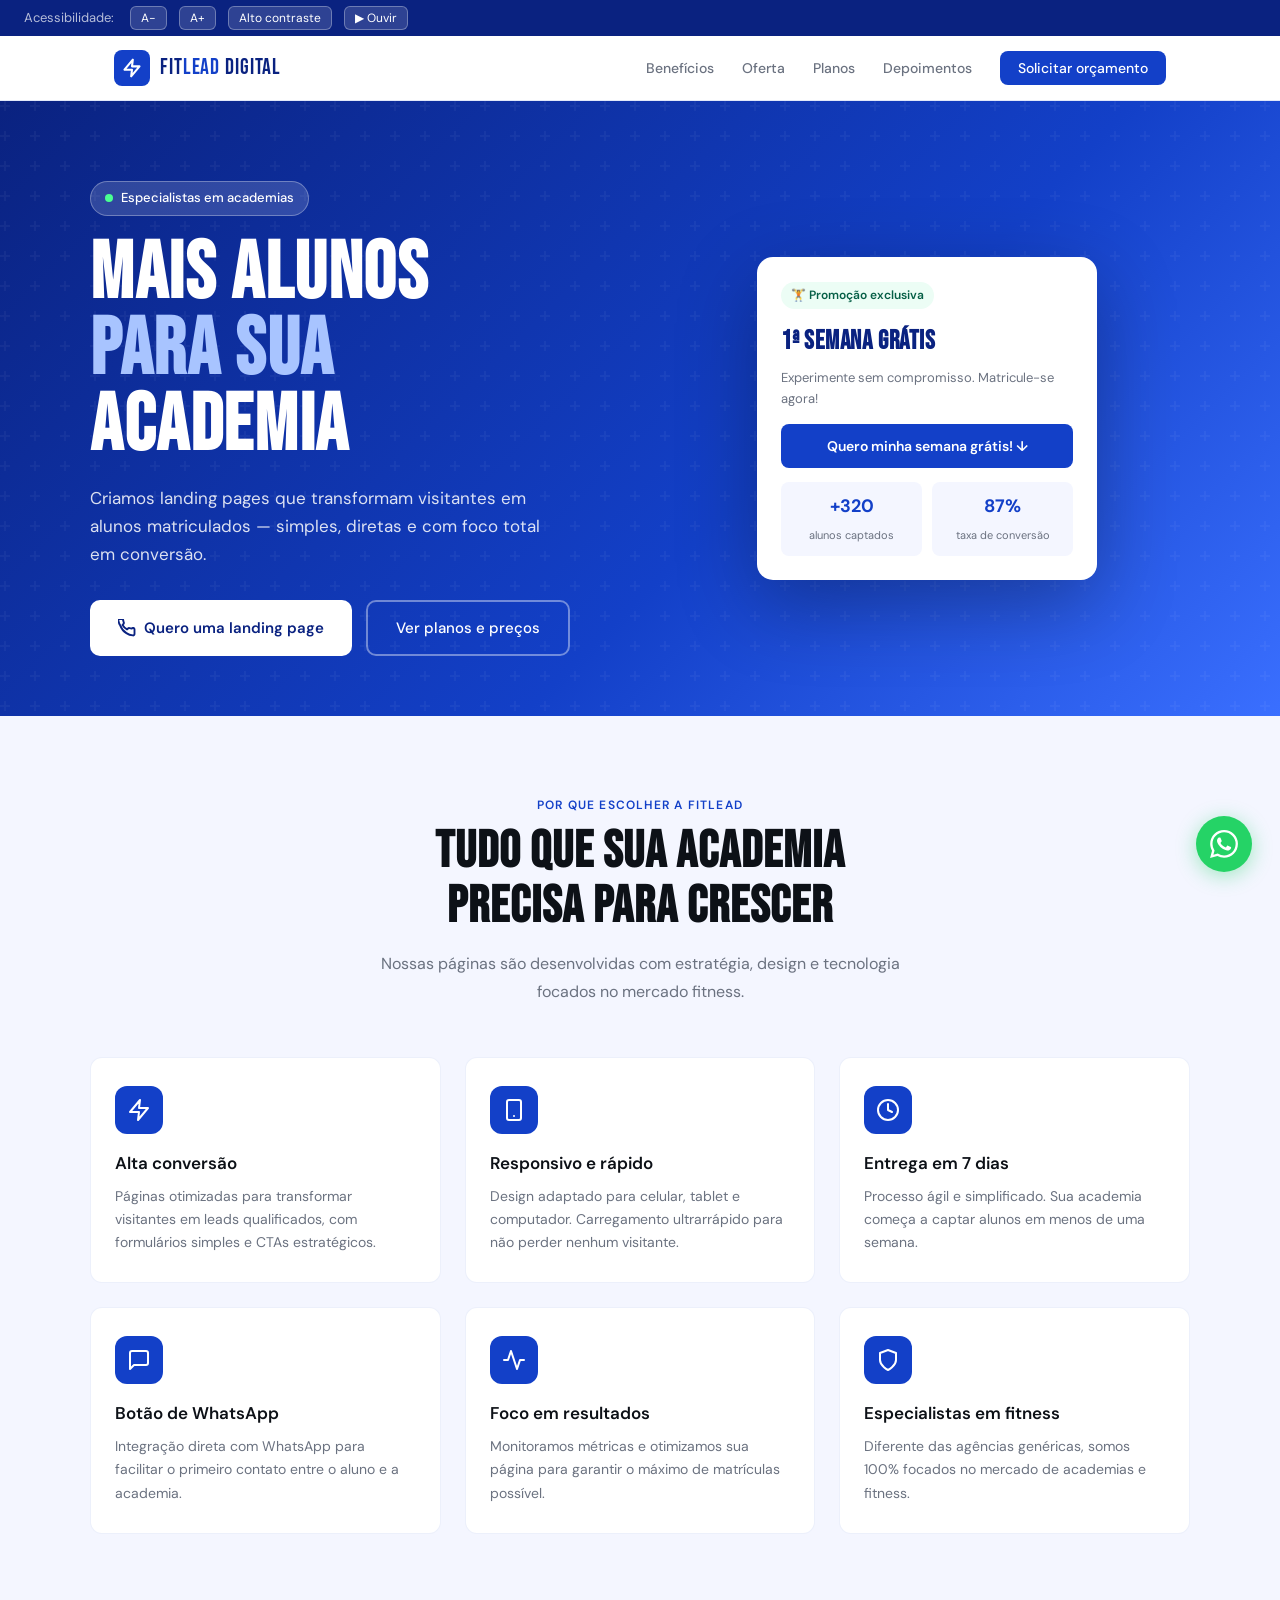
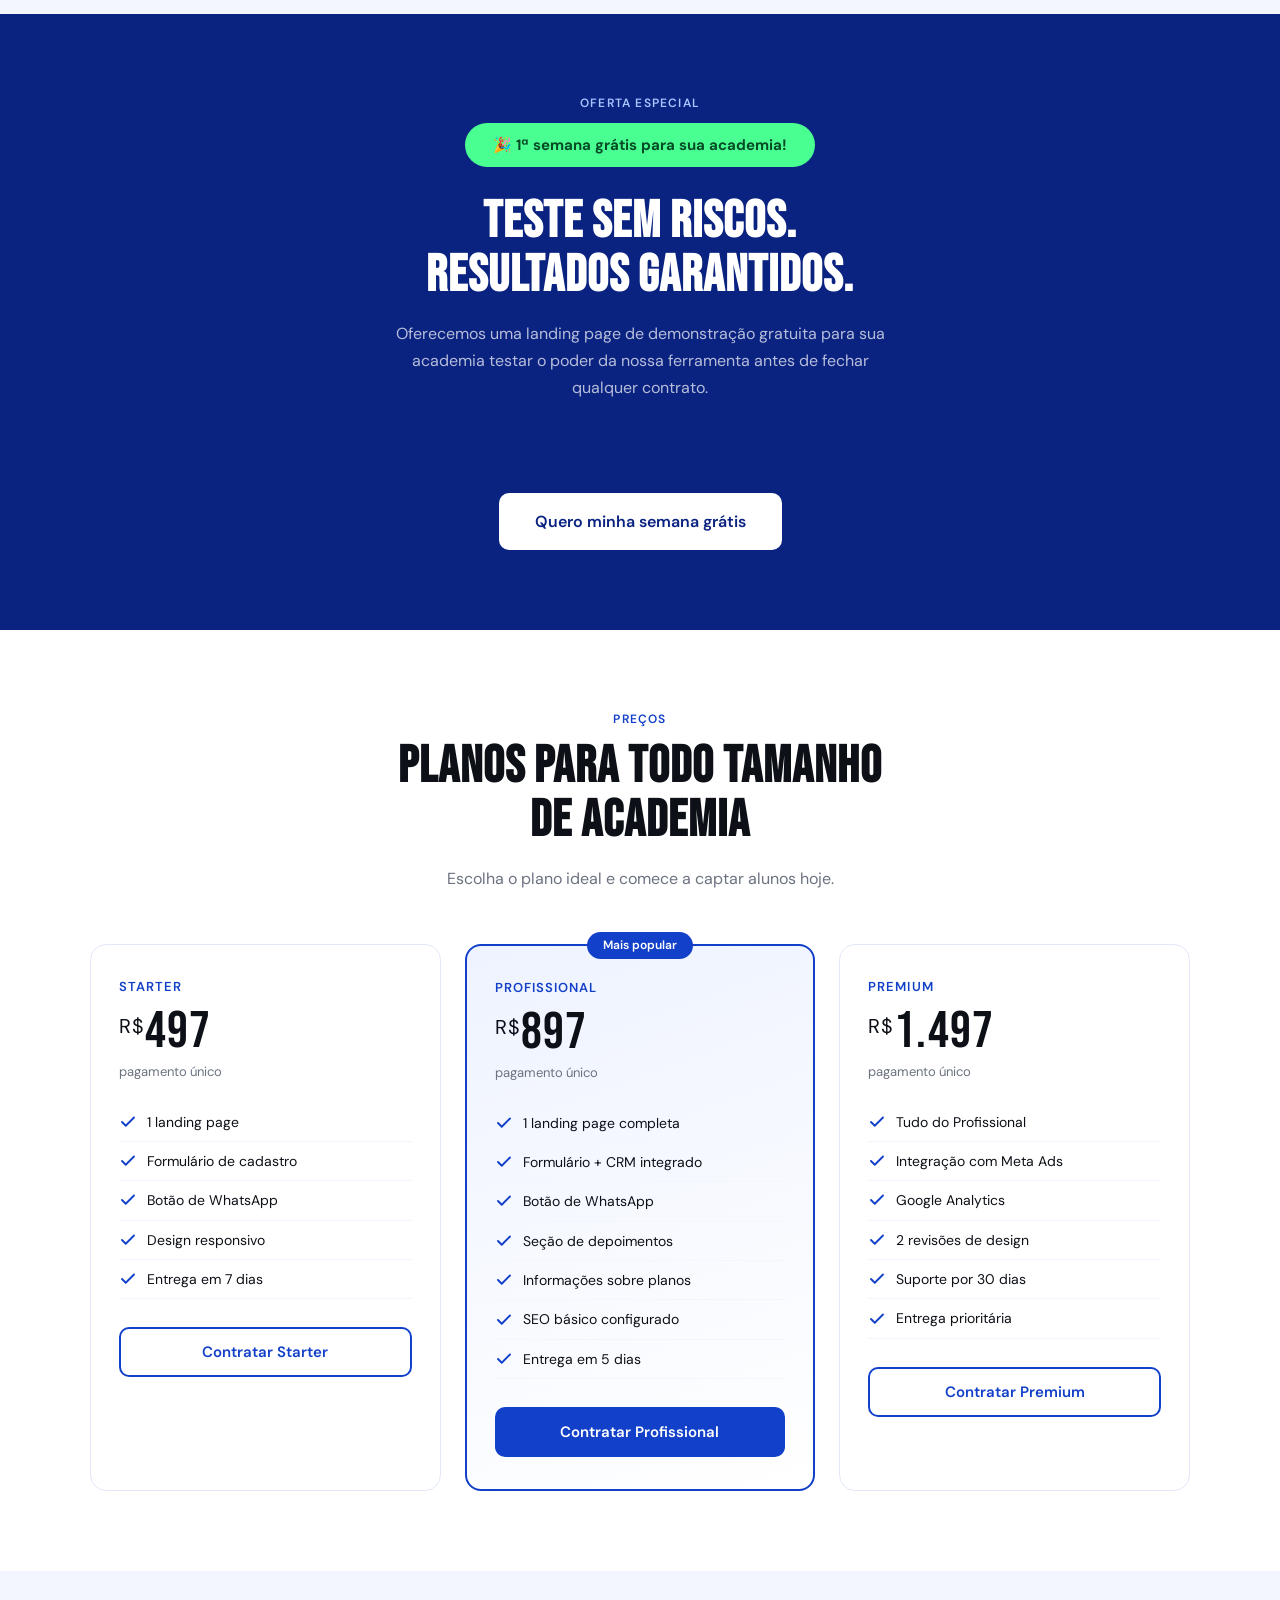
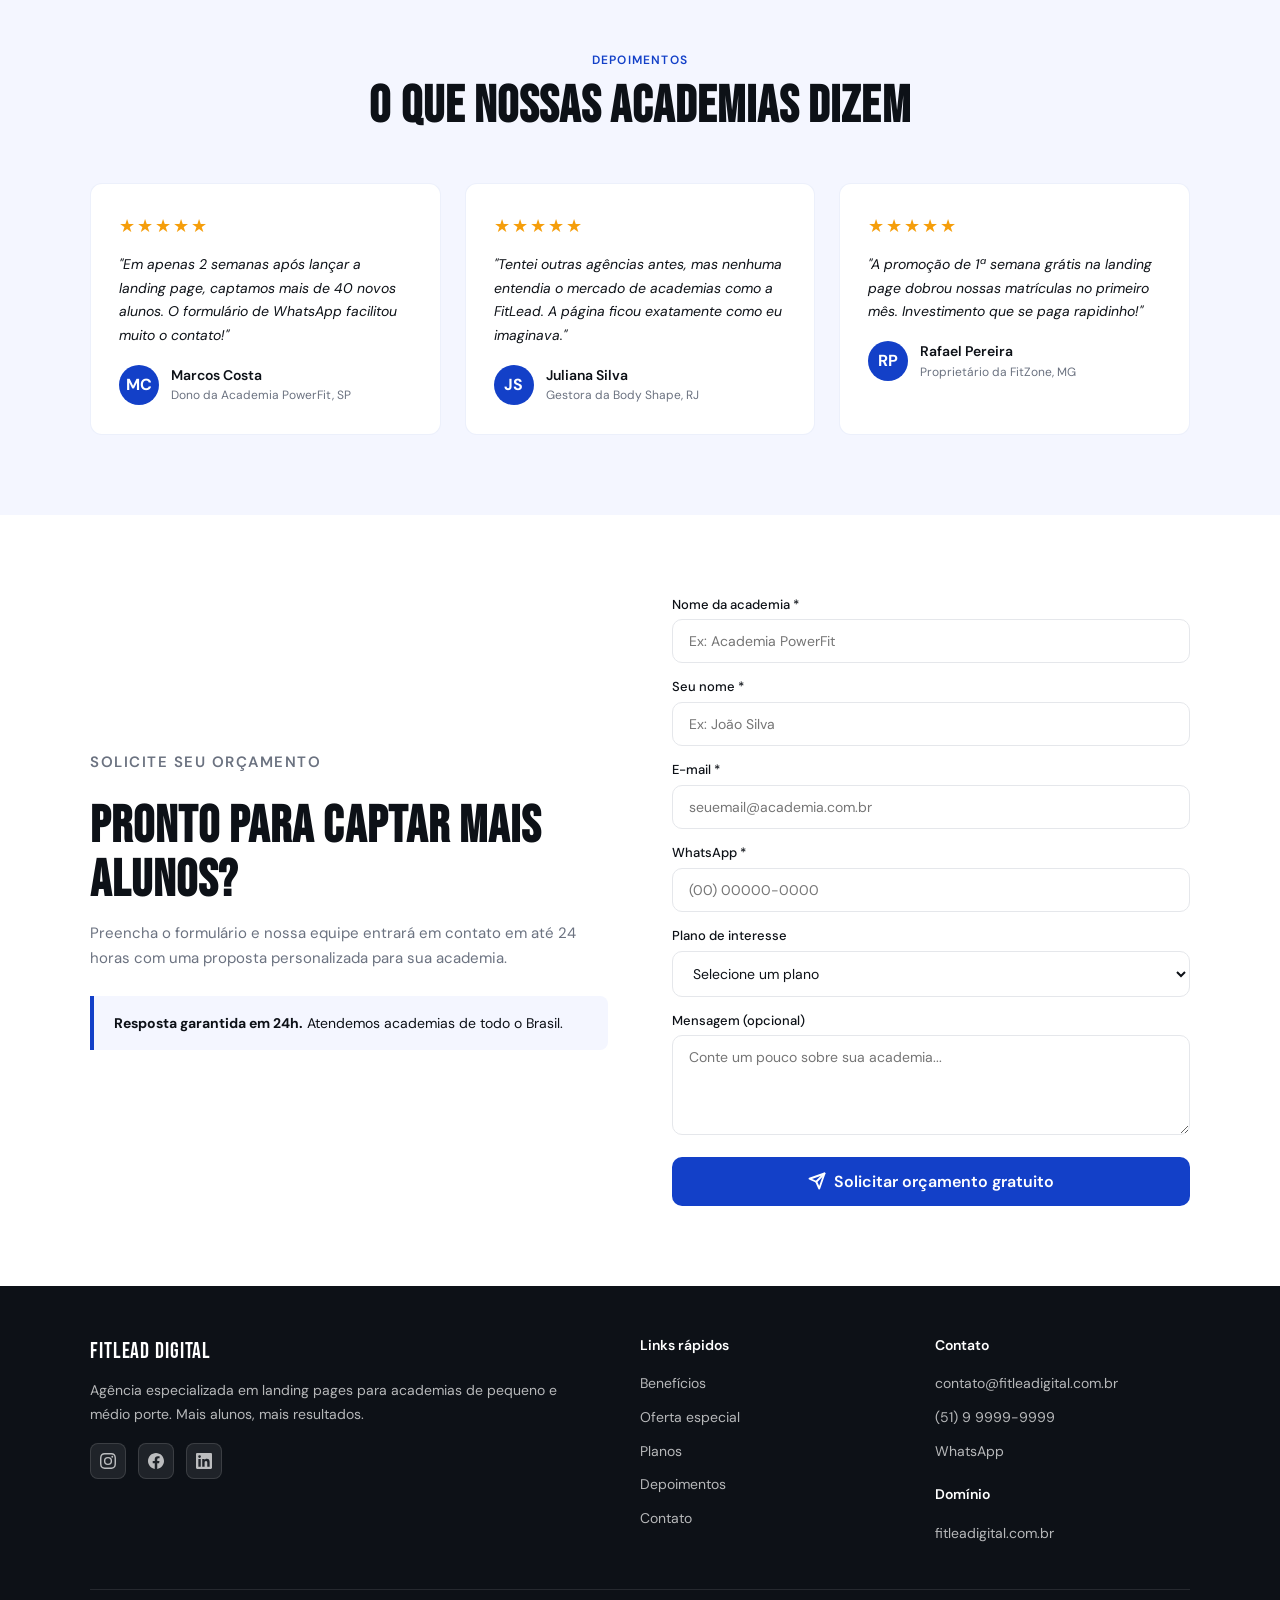
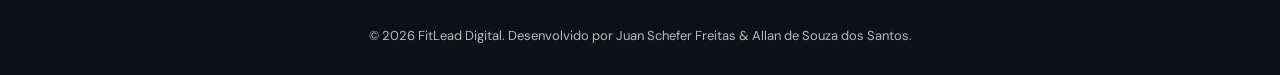
==== index.html @ 7ac98435 "Add files via upload" ====
<!DOCTYPE html>
<html lang="pt-BR">
<head>
  <meta charset="UTF-8" />
  <meta name="viewport" content="width=device-width, initial-scale=1.0" />
  <meta name="description" content="FitLead Digital — Agência especializada em landing pages para academias. Capture mais alunos com páginas de alta conversão." />
  <meta name="keywords" content="landing page academia, marketing digital academia, captar alunos, agência digital fitness, FitLead Digital" />
  <meta name="author" content="Juan Schefer Freitas, Allan de Souza dos Santos" />
  <meta property="og:title" content="FitLead Digital — Landing Pages para Academias" />
  <meta property="og:description" content="Especialistas em páginas que convertem visitantes em alunos matriculados." />
  <meta property="og:type" content="website" />
  <title>FitLead Digital — Landing Pages para Academias</title>
  <link rel="preconnect" href="https://fonts.googleapis.com" />
  <link rel="preconnect" href="https://fonts.gstatic.com" crossorigin />
  <link href="https://fonts.googleapis.com/css2?family=Bebas+Neue&family=DM+Sans:wght@400;500;600&display=swap" rel="stylesheet" />
  <link rel="stylesheet" href="css/style.css" />
</head>
<body>

  <a href="#conteudo-principal" class="skip-link">Ir para o conteúdo principal</a>

  <div id="a11y-bar" role="toolbar" aria-label="Ferramentas de acessibilidade">
    <span>Acessibilidade:</span>
    <button class="a11y-btn" onclick="changeFontSize(-1)" aria-label="Diminuir fonte">A−</button>
    <button class="a11y-btn" onclick="changeFontSize(1)" aria-label="Aumentar fonte">A+</button>
    <button class="a11y-btn" onclick="toggleContrast()" id="contrast-btn">Alto contraste</button>
    <button class="a11y-btn" onclick="readPage()" id="tts-btn">▶ Ouvir</button>
  </div>

  <header role="banner">
    <nav aria-label="Navegação principal">
      <a href="#" class="logo" aria-label="FitLead Digital">
        <div class="logo-mark" aria-hidden="true">
          <svg viewBox="0 0 24 24" fill="none" stroke="white" stroke-width="2.5" stroke-linecap="round" stroke-linejoin="round">
            <path d="M13 2L3 14h9l-1 8 10-12h-9l1-8z"/>
          </svg>
        </div>
        <span class="logo-text">FIT<span>LEAD</span> DIGITAL</span>
      </a>
      <ul class="nav-links" role="list">
        <li><a href="#beneficios">Benefícios</a></li>
        <li><a href="#oferta">Oferta</a></li>
        <li><a href="#planos">Planos</a></li>
        <li><a href="#depoimentos">Depoimentos</a></li>
        <li><a href="#contato" class="nav-cta">Solicitar orçamento</a></li>
      </ul>
      <button class="hamburger" id="hamburger" aria-label="Abrir menu" aria-expanded="false" aria-controls="mobile-menu">
        <span></span><span></span><span></span>
      </button>
    </nav>
    <nav class="mobile-menu" id="mobile-menu" aria-label="Menu móvel">
      <a href="#beneficios">Benefícios</a>
      <a href="#oferta">Oferta</a>
      <a href="#planos">Planos</a>
      <a href="#depoimentos">Depoimentos</a>
      <a href="#contato">Solicitar orçamento</a>
    </nav>
  </header>

  <main id="conteudo-principal">

    <section id="hero" aria-labelledby="hero-heading">
      <div class="hero-inner">
        <div class="hero-content">
          <div class="hero-badge">Especialistas em academias</div>
          <h1 id="hero-heading" class="hero-title">MAIS ALUNOS<br><em>PARA SUA</em><br>ACADEMIA</h1>
          <p class="hero-subtitle">Criamos landing pages que transformam visitantes em alunos matriculados — simples, diretas e com foco total em conversão.</p>
          <div class="hero-actions">
            <a href="#contato" class="btn-primary">
              <svg width="18" height="18" viewBox="0 0 24 24" fill="none" stroke="currentColor" stroke-width="2.5" stroke-linecap="round" stroke-linejoin="round" aria-hidden="true"><path d="M22 16.92v3a2 2 0 01-2.18 2 19.79 19.79 0 01-8.63-3.07A19.5 19.5 0 013.07 8.81 19.79 19.79 0 01.5 2.18 2 2 0 012 0h3a2 2 0 012 1.72 12.84 12.84 0 00.7 2.81 2 2 0 01-.45 2.11L6.09 7.91a16 16 0 006 6l1.27-1.27a2 2 0 012.11-.45 12.84 12.84 0 002.81.7A2 2 0 0122 14z"/></svg>
              Quero uma landing page
            </a>
            <a href="#planos" class="btn-outline">Ver planos e preços</a>
          </div>
        </div>
        <div class="hero-visual" aria-hidden="true">
          <div class="mock-card">
            <span class="mock-badge">🏋️ Promoção exclusiva</span>
            <h3>1ª SEMANA GRÁTIS</h3>
            <p>Experimente sem compromisso. Matricule-se agora!</p>
            <button class="mock-btn" id="btn-semana-gratis" type="button">Quero minha semana grátis! ↓</button>
            <div class="mock-stats">
              <div class="mock-stat"><strong>+320</strong><span>alunos captados</span></div>
              <div class="mock-stat"><strong>87%</strong><span>taxa de conversão</span></div>
            </div>
          </div>
        </div>
      </div>
    </section>

    <section id="beneficios" aria-labelledby="beneficios-heading">
      <div class="container">
        <div class="benefits-header">
          <p class="section-tag">Por que escolher a FitLead</p>
          <h2 id="beneficios-heading" class="section-title">Tudo que sua academia<br>precisa para crescer</h2>
          <p class="section-sub">Nossas páginas são desenvolvidas com estratégia, design e tecnologia focados no mercado fitness.</p>
        </div>
        <div class="benefits-grid">
          <article class="benefit-card">
            <div class="benefit-icon" aria-hidden="true"><svg viewBox="0 0 24 24"><path d="M13 2L3 14h9l-1 8 10-12h-9l1-8z"/></svg></div>
            <h3>Alta conversão</h3>
            <p>Páginas otimizadas para transformar visitantes em leads qualificados, com formulários simples e CTAs estratégicos.</p>
          </article>
          <article class="benefit-card">
            <div class="benefit-icon" aria-hidden="true"><svg viewBox="0 0 24 24"><rect x="5" y="2" width="14" height="20" rx="2"/><line x1="12" y1="18" x2="12.01" y2="18"/></svg></div>
            <h3>Responsivo e rápido</h3>
            <p>Design adaptado para celular, tablet e computador. Carregamento ultrarrápido para não perder nenhum visitante.</p>
          </article>
          <article class="benefit-card">
            <div class="benefit-icon" aria-hidden="true"><svg viewBox="0 0 24 24"><circle cx="12" cy="12" r="10"/><polyline points="12 6 12 12 16 14"/></svg></div>
            <h3>Entrega em 7 dias</h3>
            <p>Processo ágil e simplificado. Sua academia começa a captar alunos em menos de uma semana.</p>
          </article>
          <article class="benefit-card">
            <div class="benefit-icon" aria-hidden="true"><svg viewBox="0 0 24 24"><path d="M21 15a2 2 0 01-2 2H7l-4 4V5a2 2 0 012-2h14a2 2 0 012 2z"/></svg></div>
            <h3>Botão de WhatsApp</h3>
            <p>Integração direta com WhatsApp para facilitar o primeiro contato entre o aluno e a academia.</p>
          </article>
          <article class="benefit-card">
            <div class="benefit-icon" aria-hidden="true"><svg viewBox="0 0 24 24"><polyline points="22 12 18 12 15 21 9 3 6 12 2 12"/></svg></div>
            <h3>Foco em resultados</h3>
            <p>Monitoramos métricas e otimizamos sua página para garantir o máximo de matrículas possível.</p>
          </article>
          <article class="benefit-card">
            <div class="benefit-icon" aria-hidden="true"><svg viewBox="0 0 24 24"><path d="M12 22s8-4 8-10V5l-8-3-8 3v7c0 6 8 10 8 10z"/></svg></div>
            <h3>Especialistas em fitness</h3>
            <p>Diferente das agências genéricas, somos 100% focados no mercado de academias e fitness.</p>
          </article>
        </div>
      </div>
    </section>

    <section id="oferta" aria-labelledby="oferta-heading">
      <div class="container">
        <p class="section-tag">Oferta especial</p>
        <div class="oferta-badge" role="status">🎉 1ª semana grátis para sua academia!</div>
        <h2 id="oferta-heading" class="section-title">Teste sem riscos.<br>Resultados garantidos.</h2>
        <p class="section-sub">Oferecemos uma landing page de demonstração gratuita para sua academia testar o poder da nossa ferramenta antes de fechar qualquer contrato.</p>
        <br><br>
        <a href="#contato" class="btn-primary" style="display:inline-flex;font-size:16px;padding:16px 36px;">Quero minha semana grátis</a>
      </div>
    </section>

    <section id="planos" aria-labelledby="planos-heading">
      <div class="container">
        <div class="plans-header">
          <p class="section-tag">Preços</p>
          <h2 id="planos-heading" class="section-title">Planos para todo tamanho<br>de academia</h2>
          <p class="section-sub" style="margin:0 auto;">Escolha o plano ideal e comece a captar alunos hoje.</p>
        </div>
        <div class="plans-grid">
          <article class="plan-card">
            <p class="plan-name">Starter</p>
            <div class="plan-price"><sup>R$</sup>497</div>
            <p class="plan-period">pagamento único</p>
            <ul class="plan-features">
              <li>1 landing page</li>
              <li>Formulário de cadastro</li>
              <li>Botão de WhatsApp</li>
              <li>Design responsivo</li>
              <li>Entrega em 7 dias</li>
            </ul>
            <button class="plan-btn plan-btn-outline btn-plano" type="button">Contratar Starter</button>
          </article>
          <article class="plan-card featured" aria-label="Plano mais popular">
            <div class="plan-popular">Mais popular</div>
            <p class="plan-name">Profissional</p>
            <div class="plan-price"><sup>R$</sup>897</div>
            <p class="plan-period">pagamento único</p>
            <ul class="plan-features">
              <li>1 landing page completa</li>
              <li>Formulário + CRM integrado</li>
              <li>Botão de WhatsApp</li>
              <li>Seção de depoimentos</li>
              <li>Informações sobre planos</li>
              <li>SEO básico configurado</li>
              <li>Entrega em 5 dias</li>
            </ul>
            <button class="plan-btn plan-btn-fill btn-plano" type="button">Contratar Profissional</button>
          </article>
          <article class="plan-card">
            <p class="plan-name">Premium</p>
            <div class="plan-price"><sup>R$</sup>1.497</div>
            <p class="plan-period">pagamento único</p>
            <ul class="plan-features">
              <li>Tudo do Profissional</li>
              <li>Integração com Meta Ads</li>
              <li>Google Analytics</li>
              <li>2 revisões de design</li>
              <li>Suporte por 30 dias</li>
              <li>Entrega prioritária</li>
            </ul>
            <button class="plan-btn plan-btn-outline btn-plano" type="button">Contratar Premium</button>
          </article>
        </div>
      </div>
    </section>

    <section id="depoimentos" aria-labelledby="dep-heading">
      <div class="container">
        <div class="dep-header">
          <p class="section-tag">Depoimentos</p>
          <h2 id="dep-heading" class="section-title">O que nossas academias dizem</h2>
        </div>
        <div class="dep-grid">
          <article class="dep-card">
            <div class="dep-stars" aria-label="5 estrelas">★★★★★</div>
            <p class="dep-text">"Em apenas 2 semanas após lançar a landing page, captamos mais de 40 novos alunos. O formulário de WhatsApp facilitou muito o contato!"</p>
            <div class="dep-author">
              <div class="dep-avatar" aria-hidden="true">MC</div>
              <div><p class="dep-name">Marcos Costa</p><p class="dep-role">Dono da Academia PowerFit, SP</p></div>
            </div>
          </article>
          <article class="dep-card">
            <div class="dep-stars" aria-label="5 estrelas">★★★★★</div>
            <p class="dep-text">"Tentei outras agências antes, mas nenhuma entendia o mercado de academias como a FitLead. A página ficou exatamente como eu imaginava."</p>
            <div class="dep-author">
              <div class="dep-avatar" aria-hidden="true">JS</div>
              <div><p class="dep-name">Juliana Silva</p><p class="dep-role">Gestora da Body Shape, RJ</p></div>
            </div>
          </article>
          <article class="dep-card">
            <div class="dep-stars" aria-label="5 estrelas">★★★★★</div>
            <p class="dep-text">"A promoção de 1ª semana grátis na landing page dobrou nossas matrículas no primeiro mês. Investimento que se paga rapidinho!"</p>
            <div class="dep-author">
              <div class="dep-avatar" aria-hidden="true">RP</div>
              <div><p class="dep-name">Rafael Pereira</p><p class="dep-role">Proprietário da FitZone, MG</p></div>
            </div>
          </article>
        </div>
      </div>
    </section>

    <section id="contato" aria-labelledby="contato-heading">
      <div class="container">
        <div class="form-wrap">
          <div class="form-info">
            <p class="section-tag">Solicite seu orçamento</p>
            <h2 id="contato-heading" class="section-title">Pronto para captar mais alunos?</h2>
            <p>Preencha o formulário e nossa equipe entrará em contato em até 24 horas com uma proposta personalizada para sua academia.</p>
            <div class="form-highlight" role="note"><strong>Resposta garantida em 24h.</strong> Atendemos academias de todo o Brasil.</div>
          </div>
          <div>
            <div class="form-success" id="form-success" role="alert" aria-live="polite">
              <h3>✅ Mensagem enviada!</h3>
              <p>Nossa equipe entrará em contato em até 24 horas.</p>
            </div>
            <form id="contact-form" novalidate aria-label="Formulário de orçamento">
              <div>
                <label for="nome">Nome da academia *</label>
                <input type="text" id="nome" name="nome" placeholder="Ex: Academia PowerFit" required autocomplete="organization" />
              </div>
              <div>
                <label for="responsavel">Seu nome *</label>
                <input type="text" id="responsavel" name="responsavel" placeholder="Ex: João Silva" required autocomplete="name" />
              </div>
              <div>
                <label for="email">E-mail *</label>
                <input type="email" id="email" name="email" placeholder="seuemail@academia.com.br" required autocomplete="email" />
              </div>
              <div>
                <label for="telefone">WhatsApp *</label>
                <input type="tel" id="telefone" name="telefone" placeholder="(00) 00000-0000" required autocomplete="tel" inputmode="numeric" maxlength="20" />
              </div>
              <div>
                <label for="plano">Plano de interesse</label>
                <select id="plano" name="plano">
                  <option value="">Selecione um plano</option>
                  <option value="starter">Starter — R$497</option>
                  <option value="profissional">Profissional — R$897</option>
                  <option value="premium">Premium — R$1.497</option>
                  <option value="duvida">Tenho dúvidas</option>
                </select>
              </div>
              <div>
                <label for="mensagem">Mensagem (opcional)</label>
                <textarea id="mensagem" name="mensagem" placeholder="Conte um pouco sobre sua academia..."></textarea>
              </div>
              <button type="submit" class="form-submit">
                <svg width="18" height="18" viewBox="0 0 24 24" fill="none" stroke="currentColor" stroke-width="2.5" stroke-linecap="round" stroke-linejoin="round" aria-hidden="true"><line x1="22" y1="2" x2="11" y2="13"/><polygon points="22 2 15 22 11 13 2 9 22 2"/></svg>
                Solicitar orçamento gratuito
              </button>
            </form>
          </div>
        </div>
      </div>
    </section>

  </main>

  <footer role="contentinfo">
    <div class="footer-inner">
      <div class="footer-top">
        <div class="footer-brand">
          <div class="logo-text">FITLEAD DIGITAL</div>
          <p>Agência especializada em landing pages para academias de pequeno e médio porte. Mais alunos, mais resultados.</p>
          <div class="social-links" aria-label="Redes sociais">
            <a href="#" class="social-link" aria-label="Instagram"><svg viewBox="0 0 24 24"><path d="M12 2.163c3.204 0 3.584.012 4.85.07 3.252.148 4.771 1.691 4.919 4.919.058 1.265.069 1.645.069 4.849 0 3.205-.012 3.584-.069 4.849-.149 3.225-1.664 4.771-4.919 4.919-1.266.058-1.644.07-4.85.07-3.204 0-3.584-.012-4.849-.07-3.26-.149-4.771-1.699-4.919-4.92-.058-1.265-.07-1.644-.07-4.849 0-3.204.013-3.583.07-4.849.149-3.227 1.664-4.771 4.919-4.919 1.266-.057 1.645-.069 4.849-.069zM12 0C8.741 0 8.333.014 7.053.072 2.695.272.273 2.69.073 7.052.014 8.333 0 8.741 0 12c0 3.259.014 3.668.072 4.948.2 4.358 2.618 6.78 6.98 6.98C8.333 23.986 8.741 24 12 24c3.259 0 3.668-.014 4.948-.072 4.354-.2 6.782-2.618 6.979-6.98.059-1.28.073-1.689.073-4.948 0-3.259-.014-3.667-.072-4.947-.196-4.354-2.617-6.78-6.979-6.98C15.668.014 15.259 0 12 0zm0 5.838a6.162 6.162 0 100 12.324 6.162 6.162 0 000-12.324zM12 16a4 4 0 110-8 4 4 0 010 8zm6.406-11.845a1.44 1.44 0 100 2.881 1.44 1.44 0 000-2.881z"/></svg></a>
            <a href="#" class="social-link" aria-label="Facebook"><svg viewBox="0 0 24 24"><path d="M24 12.073c0-6.627-5.373-12-12-12s-12 5.373-12 12c0 5.99 4.388 10.954 10.125 11.854v-8.385H7.078v-3.47h3.047V9.43c0-3.007 1.792-4.669 4.533-4.669 1.312 0 2.686.235 2.686.235v2.953H15.83c-1.491 0-1.956.925-1.956 1.874v2.25h3.328l-.532 3.47h-2.796v8.385C19.612 23.027 24 18.062 24 12.073z"/></svg></a>
            <a href="#" class="social-link" aria-label="LinkedIn"><svg viewBox="0 0 24 24"><path d="M20.447 20.452h-3.554v-5.569c0-1.328-.027-3.037-1.852-3.037-1.853 0-2.136 1.445-2.136 2.939v5.667H9.351V9h3.414v1.561h.046c.477-.9 1.637-1.85 3.37-1.85 3.601 0 4.267 2.37 4.267 5.455v6.286zM5.337 7.433a2.062 2.062 0 01-2.063-2.065 2.064 2.064 0 112.063 2.065zm1.782 13.019H3.555V9h3.564v11.452zM22.225 0H1.771C.792 0 0 .774 0 1.729v20.542C0 23.227.792 24 1.771 24h20.451C23.2 24 24 23.227 24 22.271V1.729C24 .774 23.2 0 22.222 0h.003z"/></svg></a>
          </div>
        </div>
        <div class="footer-col">
          <h4>Links rápidos</h4>
          <ul>
            <li><a href="#beneficios">Benefícios</a></li>
            <li><a href="#oferta">Oferta especial</a></li>
            <li><a href="#planos">Planos</a></li>
            <li><a href="#depoimentos">Depoimentos</a></li>
            <li><a href="#contato">Contato</a></li>
          </ul>
        </div>
        <div class="footer-col">
          <h4>Contato</h4>
          <ul>
            <li><a href="mailto:contato@fitleadigital.com.br">contato@fitleadigital.com.br</a></li>
            <li><a href="tel:+5551999999999">(51) 9 9999-9999</a></li>
            <li><a href="#">WhatsApp</a></li>
          </ul>
          <h4 style="margin-top:20px;">Domínio</h4>
          <ul><li><a href="#">fitleadigital.com.br</a></li></ul>
        </div>
      </div>
      <div class="footer-bottom">
        <p>&copy; 2026 FitLead Digital. Desenvolvido por Juan Schefer Freitas &amp; Allan de Souza dos Santos.</p>
      </div>
    </div>
  </footer>

  <a href="https://wa.me/5551999999999?text=Olá!%20Quero%20saber%20mais%20sobre%20landing%20pages%20para%20minha%20academia."
     class="whatsapp-btn" aria-label="Fale conosco pelo WhatsApp" target="_blank" rel="noopener noreferrer">
    <svg viewBox="0 0 24 24" aria-hidden="true"><path d="M17.472 14.382c-.297-.149-1.758-.867-2.03-.967-.273-.099-.471-.148-.67.15-.197.297-.767.966-.94 1.164-.173.199-.347.223-.644.075-.297-.15-1.255-.463-2.39-1.475-.883-.788-1.48-1.761-1.653-2.059-.173-.297-.018-.458.13-.606.134-.133.298-.347.446-.52.149-.174.198-.298.298-.497.099-.198.05-.371-.025-.52-.075-.149-.669-1.612-.916-2.207-.242-.579-.487-.5-.669-.51-.173-.008-.371-.01-.57-.01-.198 0-.52.074-.792.372-.272.297-1.04 1.016-1.04 2.479 0 1.462 1.065 2.875 1.213 3.074.149.198 2.096 3.2 5.077 4.487.709.306 1.262.489 1.694.625.712.227 1.36.195 1.871.118.571-.085 1.758-.719 2.006-1.413.248-.694.248-1.289.173-1.413-.074-.124-.272-.198-.57-.347m-5.421 7.403h-.004a9.87 9.87 0 01-5.031-1.378l-.361-.214-3.741.982.998-3.648-.235-.374a9.86 9.86 0 01-1.51-5.26c.001-5.45 4.436-9.884 9.888-9.884 2.64 0 5.122 1.03 6.988 2.898a9.825 9.825 0 012.893 6.994c-.003 5.45-4.437 9.884-9.885 9.884m8.413-18.297A11.815 11.815 0 0012.05 0C5.495 0 .16 5.335.157 11.892c0 2.096.547 4.142 1.588 5.945L.057 24l6.305-1.654a11.882 11.882 0 005.683 1.448h.005c6.554 0 11.89-5.335 11.893-11.893a11.821 11.821 0 00-3.48-8.413z"/></svg>
  </a>

  <script src="js/main.js"></script>
</body>
</html>
---- css/style.css ----
*, *::before, *::after { box-sizing: border-box; margin: 0; padding: 0; }

:root {
  --blue: #1340C8;
  --blue-dark: #0A2280;
  --white: #FFFFFF;
  --off-white: #F4F6FF;
  --gray: #6B7280;
  --dark: #0D1117;
  --font-display: 'Bebas Neue', sans-serif;
  --font-body: 'DM Sans', sans-serif;
  --radius: 12px;
  --transition: 0.25s ease;
  --font-scale: 1;
}

.high-contrast {
  --blue: #0000FF;
  --blue-dark: #000080;
  --white: #FFFFFF;
  --dark: #000000;
  --gray: #000000;
  --off-white: #FFFFFF;
}

html { scroll-behavior: smooth; font-size: calc(16px * var(--font-scale)); }
body { font-family: var(--font-body); background: var(--white); color: var(--dark); line-height: 1.6; overflow-x: hidden; }
img { max-width: 100%; height: auto; display: block; }
a { color: inherit; text-decoration: none; }

/* Acessibilidade */
#a11y-bar { background: var(--blue-dark); color: var(--white); padding: 6px 24px; display: flex; align-items: center; gap: 12px; font-size: 13px; flex-wrap: wrap; }
#a11y-bar span { margin-right: 4px; opacity: 0.7; }
.a11y-btn { background: rgba(255,255,255,0.15); border: 1px solid rgba(255,255,255,0.3); color: var(--white); border-radius: 6px; padding: 3px 10px; cursor: pointer; font-size: 12px; font-family: var(--font-body); transition: background var(--transition); }
.a11y-btn:hover, .a11y-btn:focus { background: rgba(255,255,255,0.3); outline: 2px solid var(--white); }
.skip-link { position: absolute; top: -999px; left: 0; background: var(--blue); color: var(--white); padding: 8px 16px; border-radius: 0 0 8px 0; font-size: 14px; z-index: 9999; }
.skip-link:focus { top: 0; }

/* Header */
header { position: sticky; top: 0; z-index: 100; background: var(--white); border-bottom: 1px solid rgba(19,64,200,0.12); }
nav { max-width: 1100px; margin: 0 auto; padding: 0 24px; height: 64px; display: flex; align-items: center; justify-content: space-between; }
.logo { display: flex; align-items: center; gap: 10px; }
.logo-mark { width: 36px; height: 36px; background: var(--blue); border-radius: 8px; display: flex; align-items: center; justify-content: center; }
.logo-mark svg { width: 20px; height: 20px; }
.logo-text { font-family: var(--font-display); font-size: 22px; letter-spacing: 0.04em; color: var(--blue-dark); }
.logo-text span { color: var(--blue); }
.nav-links { display: flex; gap: 28px; list-style: none; }
.nav-links a { font-size: 14px; font-weight: 500; color: var(--gray); transition: color var(--transition); padding: 4px 0; border-bottom: 2px solid transparent; }
.nav-links a:hover, .nav-links a:focus { color: var(--blue); border-color: var(--blue); outline: none; }
.nav-cta { background: var(--blue) !important; color: var(--white) !important; padding: 8px 18px !important; border-radius: 8px !important; border: none !important; }
.nav-cta:hover, .nav-cta:focus { background: var(--blue-dark) !important; }

.hamburger { display: none; flex-direction: column; gap: 5px; background: none; border: none; cursor: pointer; padding: 6px; border-radius: 6px; }
.hamburger:focus { outline: 2px solid var(--blue); }
.hamburger span { display: block; width: 24px; height: 2px; background: var(--dark); border-radius: 2px; transition: all 0.3s; }
.hamburger.open span:nth-child(1) { transform: translateY(7px) rotate(45deg); }
.hamburger.open span:nth-child(2) { opacity: 0; }
.hamburger.open span:nth-child(3) { transform: translateY(-7px) rotate(-45deg); }
.mobile-menu { display: none; flex-direction: column; background: var(--white); border-top: 1px solid rgba(19,64,200,0.1); padding: 16px 24px; gap: 12px; }
.mobile-menu.open { display: flex; }
.mobile-menu a { font-size: 16px; font-weight: 500; color: var(--dark); padding: 8px 0; border-bottom: 1px solid var(--off-white); }
.mobile-menu a:last-child { border-bottom: none; }

/* Hero */
#hero { background: linear-gradient(135deg, var(--blue-dark) 0%, var(--blue) 60%, #3A6FFF 100%); color: var(--white); padding: 80px 24px 60px; position: relative; overflow: hidden; }
#hero::before { content: ''; position: absolute; inset: 0; background: url("data:image/svg+xml,%3Csvg width='60' height='60' viewBox='0 0 60 60' xmlns='http://www.w3.org/2000/svg'%3E%3Cg fill='none' fill-rule='evenodd'%3E%3Cg fill='%23ffffff' fill-opacity='0.04'%3E%3Cpath d='M36 34v-4h-2v4h-4v2h4v4h2v-4h4v-2h-4zm0-30V0h-2v4h-4v2h4v4h2V6h4V4h-4zM6 34v-4H4v4H0v2h4v4h2v-4h4v-2H6zM6 4V0H4v4H0v2h4v4h2V6h4V4H6z'/%3E%3C/g%3E%3C/g%3E%3C/svg%3E"); }
.hero-inner { max-width: 1100px; margin: 0 auto; display: grid; grid-template-columns: 1fr 1fr; gap: 48px; align-items: center; position: relative; z-index: 1; }
.hero-badge { display: inline-flex; align-items: center; gap: 8px; background: rgba(255,255,255,0.15); border: 1px solid rgba(255,255,255,0.3); border-radius: 99px; padding: 6px 14px; font-size: 13px; font-weight: 500; margin-bottom: 20px; }
.hero-badge::before { content: ''; width: 8px; height: 8px; border-radius: 50%; background: #4AFF91; }
.hero-title { font-family: var(--font-display); font-size: clamp(48px, 7vw, 80px); line-height: 0.95; letter-spacing: 0.02em; margin-bottom: 20px; }
.hero-title em { font-style: normal; color: #A8C4FF; }
.hero-subtitle { font-size: 17px; opacity: 0.85; max-width: 460px; margin-bottom: 32px; line-height: 1.65; }
.hero-actions { display: flex; gap: 14px; flex-wrap: wrap; }
.btn-primary { background: var(--white); color: var(--blue-dark); font-weight: 600; font-size: 15px; padding: 14px 28px; border-radius: 10px; border: none; cursor: pointer; transition: all var(--transition); display: inline-flex; align-items: center; gap: 8px; font-family: var(--font-body); }
.btn-primary:hover, .btn-primary:focus { background: var(--off-white); transform: translateY(-2px); outline: 3px solid rgba(255,255,255,0.4); }
.btn-outline { background: transparent; color: var(--white); font-weight: 500; font-size: 15px; padding: 14px 28px; border-radius: 10px; border: 2px solid rgba(255,255,255,0.4); cursor: pointer; transition: all var(--transition); display: inline-flex; align-items: center; gap: 8px; }
.btn-outline:hover, .btn-outline:focus { border-color: var(--white); background: rgba(255,255,255,0.1); outline: none; }

.hero-visual { display: flex; justify-content: center; }
.mock-card { background: var(--white); border-radius: 16px; padding: 24px; width: 100%; max-width: 340px; box-shadow: 0 24px 80px rgba(0,0,0,0.3); }
.mock-badge { background: #ECFDF5; color: #065F46; font-size: 12px; font-weight: 600; padding: 4px 10px; border-radius: 99px; display: inline-block; margin-bottom: 12px; }
.mock-card h3 { font-family: var(--font-display); font-size: 26px; color: var(--blue-dark); margin-bottom: 6px; letter-spacing: 0.03em; }
.mock-card p { font-size: 13px; color: var(--gray); margin-bottom: 14px; }
.mock-btn { background: var(--blue); color: var(--white); border: none; border-radius: 8px; padding: 13px; font-size: 14px; font-weight: 600; width: 100%; cursor: pointer; font-family: var(--font-body); transition: background var(--transition); }
.mock-btn:hover { background: var(--blue-dark); }
.mock-stats { display: flex; gap: 10px; margin-top: 14px; }
.mock-stat { flex: 1; background: var(--off-white); border-radius: 8px; padding: 10px; text-align: center; }
.mock-stat strong { display: block; font-size: 18px; font-weight: 700; color: var(--blue); }
.mock-stat span { font-size: 11px; color: var(--gray); }

/* Seções */
section { padding: 80px 24px; }
.container { max-width: 1100px; margin: 0 auto; }
.section-tag { font-size: 12px; font-weight: 600; letter-spacing: 0.1em; text-transform: uppercase; color: var(--blue); margin-bottom: 10px; }
.section-title { font-family: var(--font-display); font-size: clamp(32px, 4.5vw, 52px); color: var(--dark); line-height: 1.05; margin-bottom: 16px; letter-spacing: 0.02em; }
.section-sub { font-size: 16px; color: var(--gray); max-width: 520px; line-height: 1.7; }

/* Benefícios */
#beneficios { background: var(--off-white); }
.benefits-header { text-align: center; margin-bottom: 52px; }
.benefits-header .section-sub { margin: 0 auto; }
.benefits-grid { display: grid; grid-template-columns: repeat(3, 1fr); gap: 24px; }
.benefit-card { background: var(--white); border-radius: var(--radius); padding: 28px 24px; border: 1px solid rgba(19,64,200,0.08); transition: transform var(--transition), box-shadow var(--transition); }
.benefit-card:hover { transform: translateY(-4px); box-shadow: 0 12px 40px rgba(19,64,200,0.12); }
.benefit-icon { width: 48px; height: 48px; background: var(--blue); border-radius: 12px; display: flex; align-items: center; justify-content: center; margin-bottom: 16px; }
.benefit-icon svg { width: 24px; height: 24px; stroke: var(--white); fill: none; stroke-width: 2; stroke-linecap: round; stroke-linejoin: round; }
.benefit-card h3 { font-size: 17px; font-weight: 600; margin-bottom: 8px; color: var(--dark); }
.benefit-card p { font-size: 14px; color: var(--gray); line-height: 1.65; }

/* Oferta */
#oferta { background: var(--blue-dark); color: var(--white); text-align: center; padding: 80px 24px; }
#oferta .section-tag { color: #A8C4FF; }
#oferta .section-title { color: var(--white); }
#oferta .section-sub { color: rgba(255,255,255,0.7); margin: 0 auto 40px; }
.oferta-badge { display: inline-block; background: #4AFF91; color: #064B26; font-size: 15px; font-weight: 700; padding: 10px 28px; border-radius: 99px; margin-bottom: 28px; animation: pulse 2s infinite; }
@keyframes pulse { 0%, 100% { box-shadow: 0 0 0 0 rgba(74,255,145,0.4); } 50% { box-shadow: 0 0 0 12px rgba(74,255,145,0); } }

/* Planos */
#planos { background: var(--white); }
.plans-header { text-align: center; margin-bottom: 52px; }
.plans-grid { display: grid; grid-template-columns: repeat(3, 1fr); gap: 24px; }
.plan-card { border: 1.5px solid rgba(19,64,200,0.12); border-radius: 16px; padding: 32px 28px; position: relative; transition: transform var(--transition), box-shadow var(--transition); }
.plan-card:hover { transform: translateY(-4px); box-shadow: 0 16px 48px rgba(19,64,200,0.1); }
.plan-card.featured { border-color: var(--blue); border-width: 2px; background: linear-gradient(160deg, #EEF3FF 0%, var(--white) 100%); }
.plan-popular { position: absolute; top: -14px; left: 50%; transform: translateX(-50%); background: var(--blue); color: var(--white); font-size: 12px; font-weight: 600; padding: 4px 16px; border-radius: 99px; white-space: nowrap; }
.plan-name { font-size: 13px; font-weight: 600; text-transform: uppercase; letter-spacing: 0.08em; color: var(--blue); margin-bottom: 8px; }
.plan-price { font-family: var(--font-display); font-size: 52px; color: var(--dark); letter-spacing: 0.02em; line-height: 1; margin-bottom: 4px; }
.plan-price sup { font-size: 20px; vertical-align: top; margin-top: 10px; display: inline-block; font-family: var(--font-body); }
.plan-period { font-size: 13px; color: var(--gray); margin-bottom: 20px; }
.plan-features { list-style: none; margin-bottom: 28px; }
.plan-features li { font-size: 14px; color: var(--dark); padding: 8px 0; border-bottom: 1px solid var(--off-white); display: flex; align-items: center; gap: 10px; }
.plan-features li::before { content: ''; width: 18px; height: 18px; flex-shrink: 0; background: url("data:image/svg+xml,%3Csvg xmlns='http://www.w3.org/2000/svg' viewBox='0 0 24 24' fill='none' stroke='%231340C8' stroke-width='2.5' stroke-linecap='round' stroke-linejoin='round'%3E%3Cpolyline points='20 6 9 17 4 12'/%3E%3C/svg%3E") center/contain no-repeat; }
.plan-btn { width: 100%; padding: 13px; border-radius: 10px; font-size: 15px; font-weight: 600; cursor: pointer; transition: all var(--transition); border: 2px solid var(--blue); font-family: var(--font-body); }
.plan-btn-outline { background: transparent; color: var(--blue); }
.plan-btn-outline:hover, .plan-btn-outline:focus { background: var(--blue); color: var(--white); }
.plan-btn-fill { background: var(--blue); color: var(--white); }
.plan-btn-fill:hover, .plan-btn-fill:focus { background: var(--blue-dark); }

/* Depoimentos */
#depoimentos { background: var(--off-white); }
.dep-header { text-align: center; margin-bottom: 48px; }
.dep-grid { display: grid; grid-template-columns: repeat(3, 1fr); gap: 24px; }
.dep-card { background: var(--white); border-radius: var(--radius); padding: 28px; border: 1px solid rgba(19,64,200,0.08); }
.dep-stars { color: #F59E0B; font-size: 18px; margin-bottom: 12px; letter-spacing: 2px; }
.dep-text { font-size: 14px; color: var(--dark); line-height: 1.7; margin-bottom: 16px; font-style: italic; }
.dep-author { display: flex; align-items: center; gap: 12px; }
.dep-avatar { width: 40px; height: 40px; border-radius: 50%; background: var(--blue); display: flex; align-items: center; justify-content: center; font-size: 16px; font-weight: 700; color: var(--white); flex-shrink: 0; }
.dep-name { font-size: 14px; font-weight: 600; color: var(--dark); }
.dep-role { font-size: 12px; color: var(--gray); }

/* Contato */
#contato { background: var(--white); }
.form-wrap { display: grid; grid-template-columns: 1fr 1fr; gap: 64px; align-items: center; }
.form-info .section-title { margin-bottom: 12px; }
.form-info p { font-size: 15px; color: var(--gray); line-height: 1.7; margin-bottom: 24px; }
.form-highlight { background: var(--off-white); border-left: 4px solid var(--blue); padding: 16px 20px; border-radius: 0 8px 8px 0; font-size: 14px; color: var(--dark); }
form { display: flex; flex-direction: column; gap: 14px; }
label { font-size: 13px; font-weight: 500; color: var(--dark); margin-bottom: 4px; display: block; }
input[type="text"], input[type="email"], input[type="tel"], select, textarea { width: 100%; padding: 12px 16px; border: 1.5px solid #E5E7EB; border-radius: 10px; font-size: 14px; font-family: var(--font-body); color: var(--dark); background: var(--white); transition: border-color var(--transition), box-shadow var(--transition); }
input:focus, select:focus, textarea:focus { outline: none; border-color: var(--blue); box-shadow: 0 0 0 3px rgba(19,64,200,0.1); }
textarea { min-height: 100px; resize: vertical; }
.form-submit { background: var(--blue); color: var(--white); border: none; border-radius: 10px; padding: 14px; font-size: 16px; font-weight: 600; cursor: pointer; transition: all var(--transition); display: flex; align-items: center; justify-content: center; gap: 8px; font-family: var(--font-body); }
.form-submit:hover, .form-submit:focus { background: var(--blue-dark); transform: translateY(-1px); box-shadow: 0 8px 24px rgba(19,64,200,0.3); outline: 3px solid rgba(19,64,200,0.2); }
.form-success { display: none; text-align: center; padding: 32px; background: #ECFDF5; border-radius: var(--radius); border: 1.5px solid #6EE7B7; }
.form-success.show { display: block; }
.form-success h3 { font-size: 20px; font-weight: 600; color: #065F46; margin-bottom: 8px; }
.form-success p { color: #047857; font-size: 14px; }

/* WhatsApp */
.whatsapp-btn { position: fixed; bottom: 28px; right: 28px; width: 56px; height: 56px; background: #25D366; border-radius: 50%; display: flex; align-items: center; justify-content: center; box-shadow: 0 4px 20px rgba(37,211,102,0.4); z-index: 200; transition: transform var(--transition), box-shadow var(--transition); border: none; }
.whatsapp-btn:hover, .whatsapp-btn:focus { transform: scale(1.1); box-shadow: 0 8px 32px rgba(37,211,102,0.5); outline: 3px solid rgba(37,211,102,0.3); }
.whatsapp-btn svg { width: 28px; height: 28px; fill: var(--white); }

/* Footer */
footer { background: var(--dark); color: rgba(255,255,255,0.7); padding: 48px 24px 28px; }
.footer-inner { max-width: 1100px; margin: 0 auto; }
.footer-top { display: grid; grid-template-columns: 2fr 1fr 1fr; gap: 40px; margin-bottom: 36px; padding-bottom: 36px; border-bottom: 1px solid rgba(255,255,255,0.1); }
.footer-brand .logo-text { color: var(--white); margin-bottom: 10px; }
.footer-brand p { font-size: 14px; line-height: 1.7; }
.footer-col h4 { font-size: 14px; font-weight: 600; color: var(--white); margin-bottom: 14px; }
.footer-col ul { list-style: none; }
.footer-col ul li { margin-bottom: 8px; }
.footer-col ul li a { font-size: 14px; transition: color var(--transition); }
.footer-col ul li a:hover, .footer-col ul li a:focus { color: var(--white); }
.social-links { display: flex; gap: 12px; margin-top: 16px; }
.social-link { width: 36px; height: 36px; border-radius: 8px; background: rgba(255,255,255,0.08); border: 1px solid rgba(255,255,255,0.12); display: flex; align-items: center; justify-content: center; transition: background var(--transition); }
.social-link:hover, .social-link:focus { background: var(--blue); outline: 2px solid rgba(255,255,255,0.3); }
.social-link svg { width: 16px; height: 16px; fill: rgba(255,255,255,0.7); }
.footer-bottom { text-align: center; font-size: 13px; }

/* Responsivo */
@media (max-width: 900px) {
  .hero-inner { grid-template-columns: 1fr; }
  .hero-visual { display: none; }
  .benefits-grid { grid-template-columns: 1fr 1fr; }
  .plans-grid { grid-template-columns: 1fr; max-width: 420px; margin: 0 auto; }
  .dep-grid { grid-template-columns: 1fr 1fr; }
  .form-wrap { grid-template-columns: 1fr; }
  .footer-top { grid-template-columns: 1fr 1fr; }
}
@media (max-width: 600px) {
  section { padding: 56px 20px; }
  .nav-links { display: none; }
  .hamburger { display: flex; }
  .benefits-grid { grid-template-columns: 1fr; }
  .dep-grid { grid-template-columns: 1fr; }
  .footer-top { grid-template-columns: 1fr; }
  .hero-actions { flex-direction: column; }
  .btn-primary, .btn-outline { width: 100%; justify-content: center; }
}
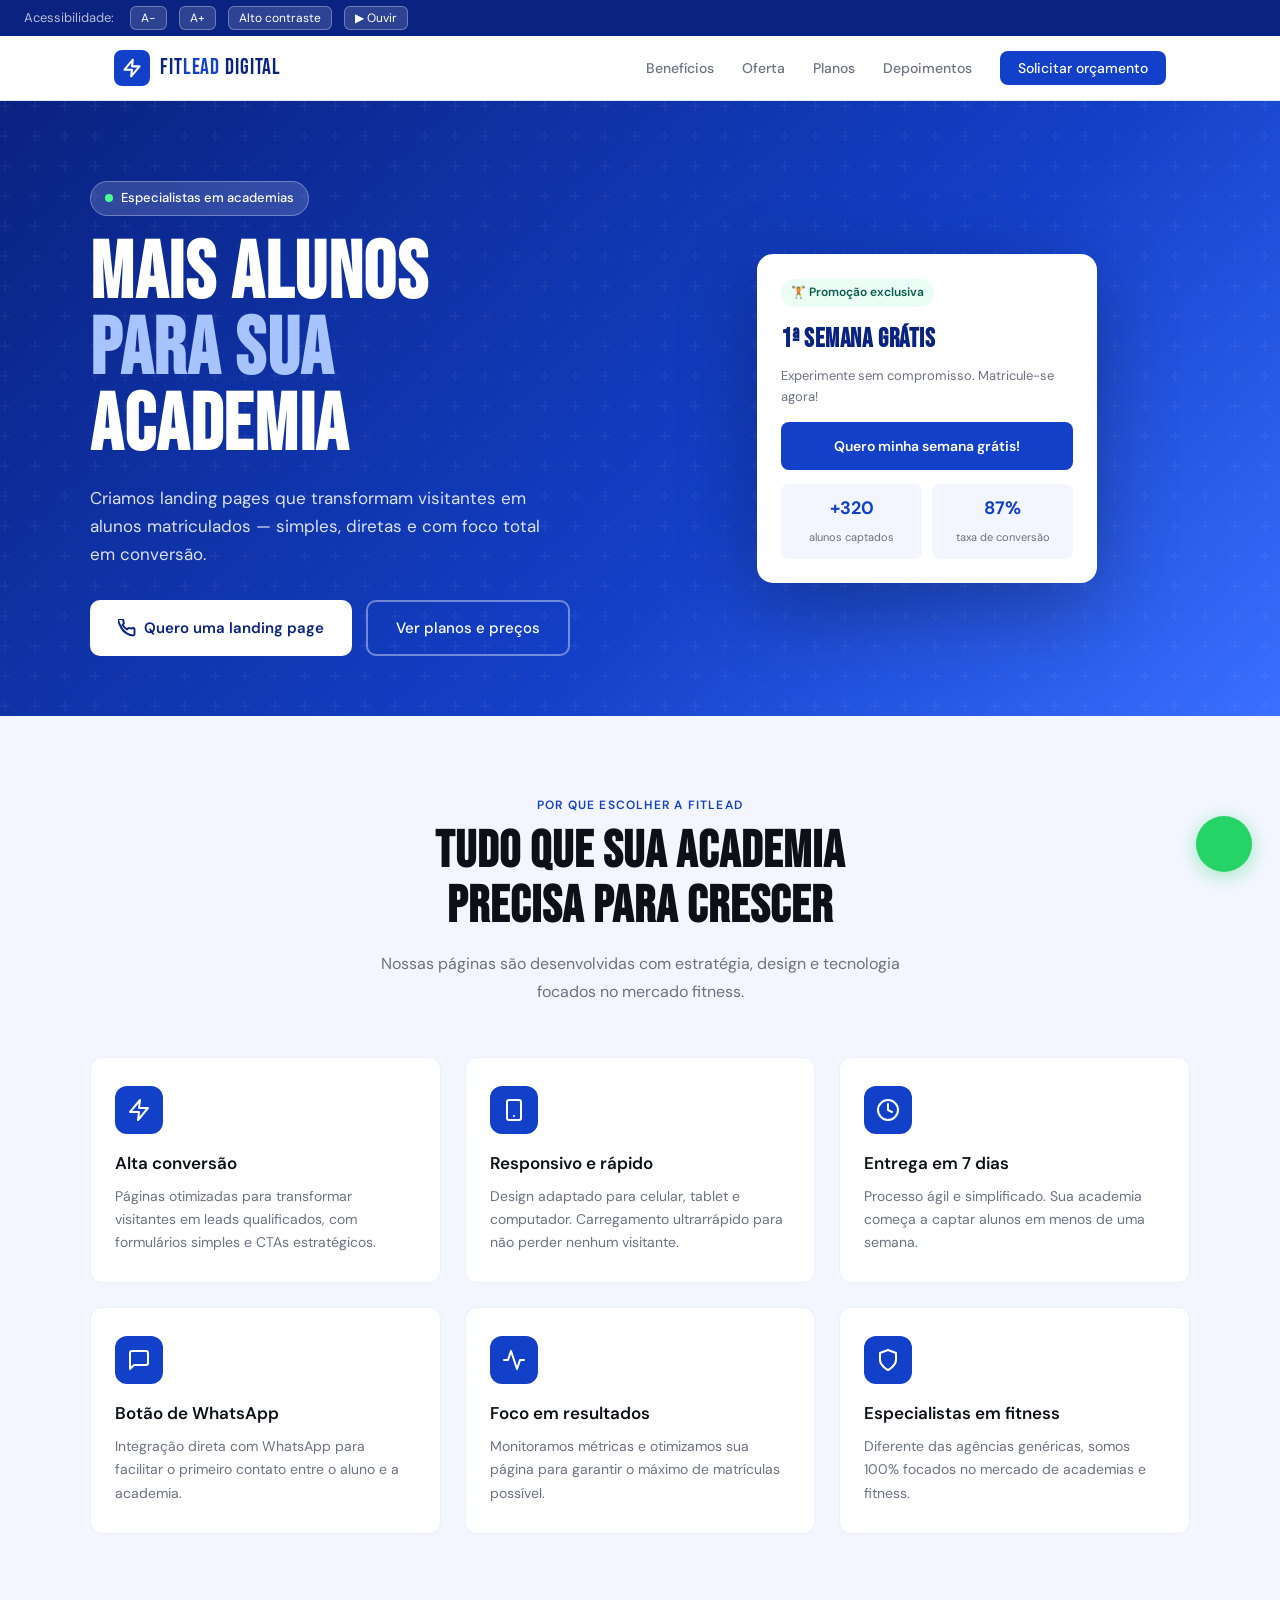
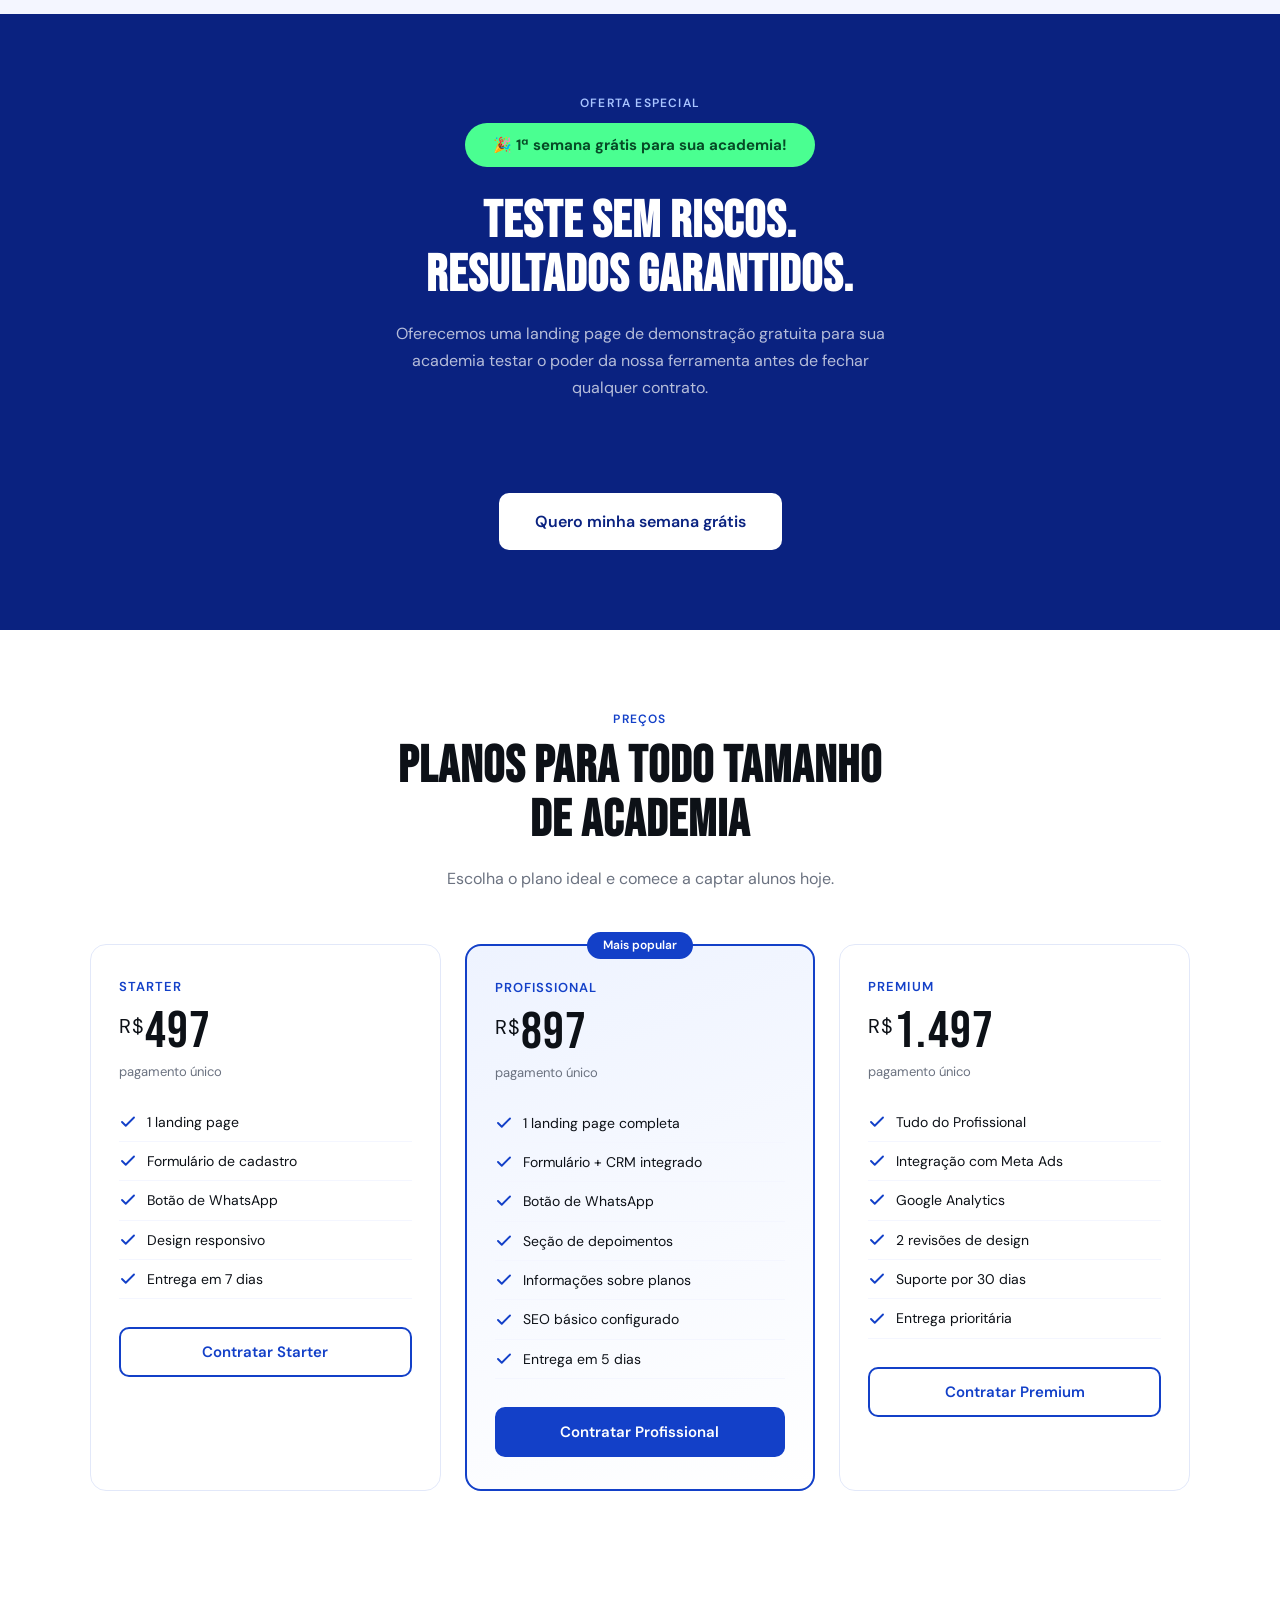
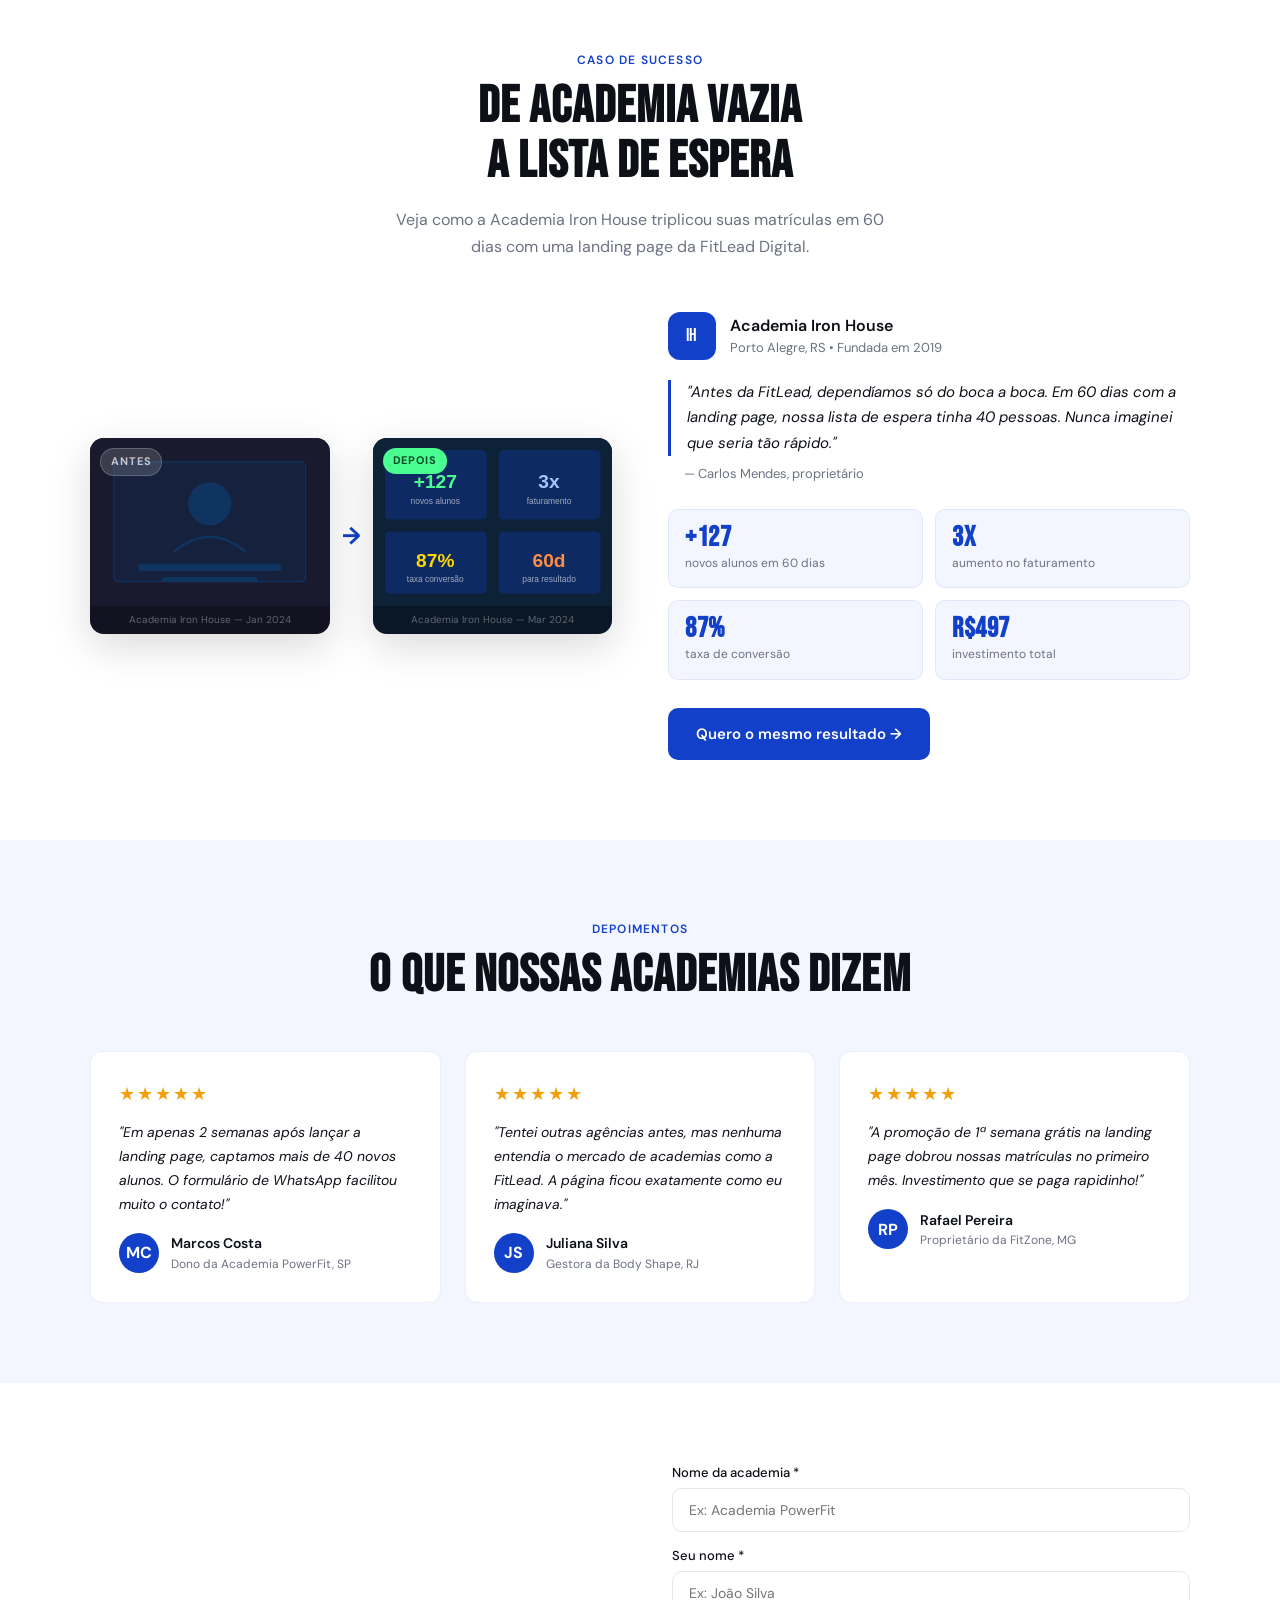
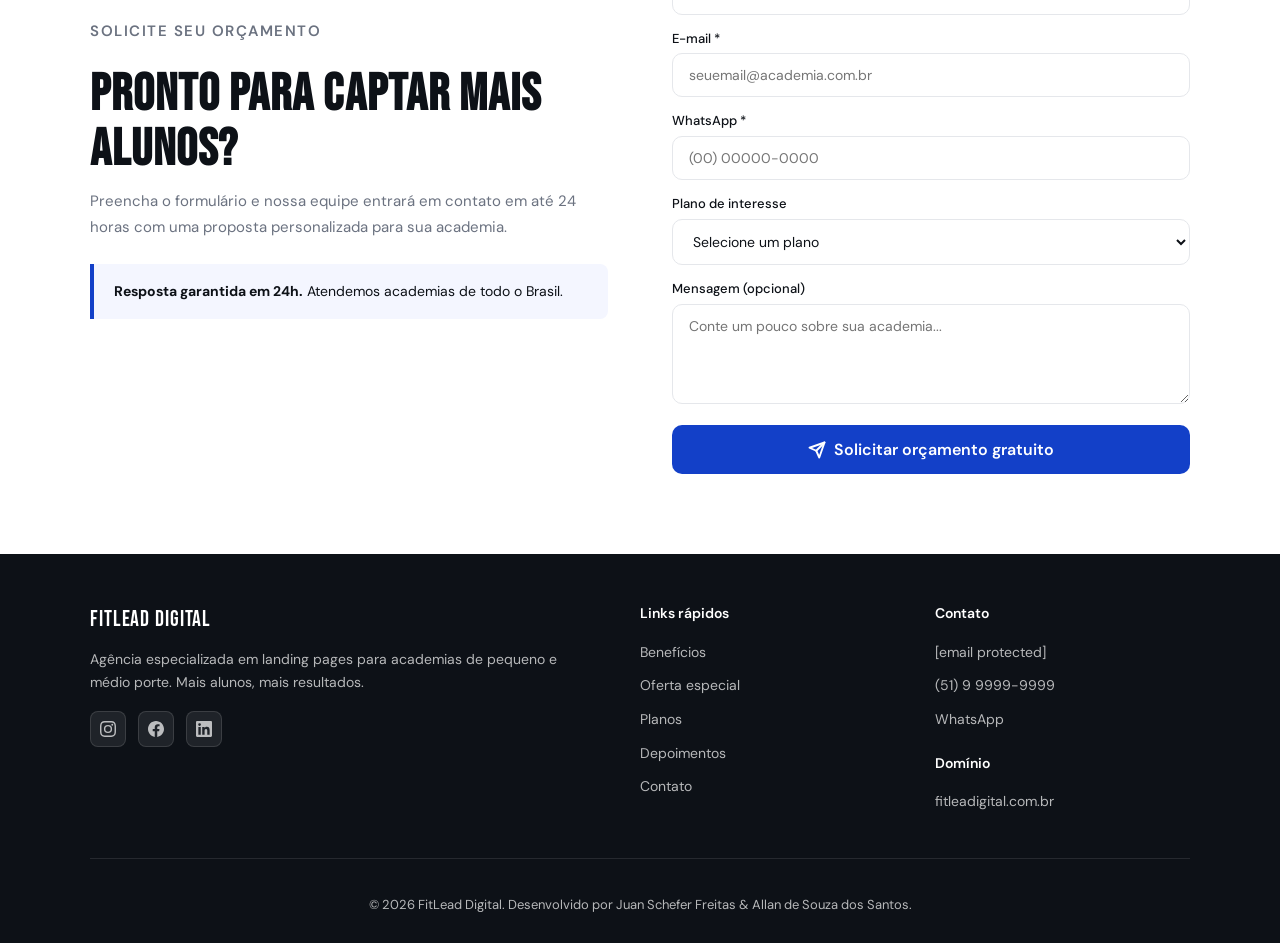
==== commit 478a0f84: "Add files via upload" ====
--- a/index.html
+++ b/index.html
@@ -42,7 +42,7 @@
         <li><a href="#oferta">Oferta</a></li>
         <li><a href="#planos">Planos</a></li>
         <li><a href="#depoimentos">Depoimentos</a></li>
-        <li><a href="#contato" class="nav-cta">Solicitar orçamento</a></li>
+        <li><a href="formulario.html" class="nav-cta">Solicitar orçamento</a></li>
       </ul>
       <button class="hamburger" id="hamburger" aria-label="Abrir menu" aria-expanded="false" aria-controls="mobile-menu">
         <span></span><span></span><span></span>
@@ -53,7 +53,7 @@
       <a href="#oferta">Oferta</a>
       <a href="#planos">Planos</a>
       <a href="#depoimentos">Depoimentos</a>
-      <a href="#contato">Solicitar orçamento</a>
+      <a href="formulario.html">Solicitar orçamento</a>
     </nav>
   </header>
 
@@ -78,7 +78,7 @@
             <span class="mock-badge">🏋️ Promoção exclusiva</span>
             <h3>1ª SEMANA GRÁTIS</h3>
             <p>Experimente sem compromisso. Matricule-se agora!</p>
-            <button class="mock-btn" id="btn-semana-gratis" type="button">Quero minha semana grátis! ↓</button>
+            <a href="formulario.html" class="mock-btn" style="display:block;text-align:center;text-decoration:none;">Quero minha semana grátis!</a>
             <div class="mock-stats">
               <div class="mock-stat"><strong>+320</strong><span>alunos captados</span></div>
               <div class="mock-stat"><strong>87%</strong><span>taxa de conversão</span></div>
@@ -137,7 +137,7 @@
         <h2 id="oferta-heading" class="section-title">Teste sem riscos.<br>Resultados garantidos.</h2>
         <p class="section-sub">Oferecemos uma landing page de demonstração gratuita para sua academia testar o poder da nossa ferramenta antes de fechar qualquer contrato.</p>
         <br><br>
-        <a href="#contato" class="btn-primary" style="display:inline-flex;font-size:16px;padding:16px 36px;">Quero minha semana grátis</a>
+        <a href="formulario.html" class="btn-primary" style="display:inline-flex;font-size:16px;padding:16px 36px;">Quero minha semana grátis</a>
       </div>
     </section>
 
@@ -196,6 +196,95 @@
       </div>
     </section>
 
+
+    <section id="caso-sucesso" aria-labelledby="caso-heading">
+      <div class="container">
+        <div class="caso-header">
+          <p class="section-tag">Caso de sucesso</p>
+          <h2 id="caso-heading" class="section-title">De academia vazia<br>a lista de espera</h2>
+          <p class="section-sub">Veja como a Academia Iron House triplicou suas matrículas em 60 dias com uma landing page da FitLead Digital.</p>
+        </div>
+        <div class="caso-wrap">
+          <div class="caso-foto">
+            <div class="caso-img-wrap">
+              <div class="caso-img caso-img-antes">
+                <div class="caso-img-overlay">
+                  <span class="caso-label antes">Antes</span>
+                  <div class="caso-img-inner antes-bg">
+                    <svg viewBox="0 0 200 140" aria-hidden="true">
+                      <rect width="200" height="140" fill="#1a1a2e"/>
+                      <rect x="20" y="20" width="160" height="100" rx="4" fill="#16213e" stroke="#0f3460" stroke-width="1"/>
+                      <circle cx="100" cy="55" r="18" fill="#0f3460"/>
+                      <path d="M70 95 Q100 70 130 95" fill="none" stroke="#0f3460" stroke-width="2"/>
+                      <rect x="40" y="105" width="120" height="6" rx="3" fill="#0f3460"/>
+                      <rect x="60" y="116" width="80" height="4" rx="2" fill="#0f3460"/>
+                    </svg>
+                    <div class="caso-placeholder-text">Academia Iron House — Jan 2024</div>
+                  </div>
+                </div>
+              </div>
+              <div class="caso-seta" aria-hidden="true">→</div>
+              <div class="caso-img caso-img-depois">
+                <div class="caso-img-overlay">
+                  <span class="caso-label depois">Depois</span>
+                  <div class="caso-img-inner depois-bg">
+                    <svg viewBox="0 0 200 140" aria-hidden="true">
+                      <rect width="200" height="140" fill="#0d2137"/>
+                      <rect x="10" y="10" width="85" height="58" rx="4" fill="#1340C8" opacity="0.3"/>
+                      <rect x="105" y="10" width="85" height="58" rx="4" fill="#1340C8" opacity="0.3"/>
+                      <rect x="10" y="78" width="85" height="52" rx="4" fill="#1340C8" opacity="0.3"/>
+                      <rect x="105" y="78" width="85" height="52" rx="4" fill="#1340C8" opacity="0.3"/>
+                      <text x="52" y="42" text-anchor="middle" fill="#4AFF91" font-size="16" font-weight="bold" font-family="sans-serif">+127</text>
+                      <text x="52" y="55" text-anchor="middle" fill="rgba(255,255,255,0.6)" font-size="7" font-family="sans-serif">novos alunos</text>
+                      <text x="147" y="42" text-anchor="middle" fill="#A8C4FF" font-size="16" font-weight="bold" font-family="sans-serif">3x</text>
+                      <text x="147" y="55" text-anchor="middle" fill="rgba(255,255,255,0.6)" font-size="7" font-family="sans-serif">faturamento</text>
+                      <text x="52" y="108" text-anchor="middle" fill="#FFD700" font-size="16" font-weight="bold" font-family="sans-serif">87%</text>
+                      <text x="52" y="120" text-anchor="middle" fill="rgba(255,255,255,0.6)" font-size="7" font-family="sans-serif">taxa conversão</text>
+                      <text x="147" y="108" text-anchor="middle" fill="#FF8C42" font-size="16" font-weight="bold" font-family="sans-serif">60d</text>
+                      <text x="147" y="120" text-anchor="middle" fill="rgba(255,255,255,0.6)" font-size="7" font-family="sans-serif">para resultado</text>
+                    </svg>
+                    <div class="caso-placeholder-text">Academia Iron House — Mar 2024</div>
+                  </div>
+                </div>
+              </div>
+            </div>
+          </div>
+          <div class="caso-info">
+            <div class="caso-academia">
+              <div class="caso-logo-circle" aria-hidden="true">IH</div>
+              <div>
+                <p class="caso-nome">Academia Iron House</p>
+                <p class="caso-cidade">Porto Alegre, RS • Fundada em 2019</p>
+              </div>
+            </div>
+            <blockquote class="caso-quote">
+              "Antes da FitLead, dependíamos só do boca a boca. Em 60 dias com a landing page, nossa lista de espera tinha 40 pessoas. Nunca imaginei que seria tão rápido."
+            </blockquote>
+            <p class="caso-autor">— Carlos Mendes, proprietário</p>
+            <div class="caso-stats">
+              <div class="caso-stat">
+                <strong>+127</strong>
+                <span>novos alunos em 60 dias</span>
+              </div>
+              <div class="caso-stat">
+                <strong>3x</strong>
+                <span>aumento no faturamento</span>
+              </div>
+              <div class="caso-stat">
+                <strong>87%</strong>
+                <span>taxa de conversão</span>
+              </div>
+              <div class="caso-stat">
+                <strong>R$497</strong>
+                <span>investimento total</span>
+              </div>
+            </div>
+            <a href="formulario.html" class="btn-caso">Quero o mesmo resultado →</a>
+          </div>
+        </div>
+      </div>
+    </section>
+
     <section id="depoimentos" aria-labelledby="dep-heading">
       <div class="container">
         <div class="dep-header">
@@ -313,7 +402,7 @@
         <div class="footer-col">
           <h4>Contato</h4>
           <ul>
-            <li><a href="mailto:contato@fitleadigital.com.br">contato@fitleadigital.com.br</a></li>
+            <li><a href="/cdn-cgi/l/email-protection#0d6e6263796c79624d6b647961686c69646a64796c61236e6260236f7f"><span class="__cf_email__" data-cfemail="167579786277627956707f627a7377727f717f62777a3875797b387464">[email&#160;protected]</span></a></li>
             <li><a href="tel:+5551999999999">(51) 9 9999-9999</a></li>
             <li><a href="#">WhatsApp</a></li>
           </ul>
@@ -329,9 +418,4 @@
 
   <a href="https://wa.me/5551999999999?text=Olá!%20Quero%20saber%20mais%20sobre%20landing%20pages%20para%20minha%20academia."
      class="whatsapp-btn" aria-label="Fale conosco pelo WhatsApp" target="_blank" rel="noopener noreferrer">
-    <svg viewBox="0 0 24 24" aria-hidden="true"><path d="M17.472 14.382c-.297-.149-1.758-.867-2.03-.967-.273-.099-.471-.148-.67.15-.197.297-.767.966-.94 1.164-.173.199-.347.223-.644.075-.297-.15-1.255-.463-2.39-1.475-.883-.788-1.48-1.761-1.653-2.059-.173-.297-.018-.458.13-.606.134-.133.298-.347.446-.52.149-.174.198-.298.298-.497.099-.198.05-.371-.025-.52-.075-.149-.669-1.612-.916-2.207-.242-.579-.487-.5-.669-.51-.173-.008-.371-.01-.57-.01-.198 0-.52.074-.792.372-.272.297-1.04 1.016-1.04 2.479 0 1.462 1.065 2.875 1.213 3.074.149.198 2.096 3.2 5.077 4.487.709.306 1.262.489 1.694.625.712.227 1.36.195 1.871.118.571-.085 1.758-.719 2.006-1.413.248-.694.248-1.289.173-1.413-.074-.124-.272-.198-.57-.347m-5.421 7.403h-.004a9.87 9.87 0 01-5.031-1.378l-.361-.214-3.741.982.998-3.648-.235-.374a9.86 9.86 0 01-1.51-5.26c.001-5.45 4.436-9.884 9.888-9.884 2.64 0 5.122 1.03 6.988 2.898a9.825 9.825 0 012.893 6.994c-.003 5.45-4.437 9.884-9.885 9.884m8.413-18.297A11.815 11.815 0 0012.05 0C5.495 0 .16 5.335.157 11.892c0 2.096.547 4.142 1.588 5.945L.057 24l6.305-1.654a11.882 11.882 0 005.683 1.448h.005c6.554 0 11.89-5.335 11.893-11.893a11.821 11.821 0 00-3.48-8.413z"/></svg>
-  </a>
-
-  <script src="js/main.js"></script>
-</body>
-</html>
+    <svg viewBox="0 0 24 24" aria-hidden="true"><path d="M17.472 14.382c-.297-.149-1.758-.867-2.03-.967-.273-.099-.471-.148-.67.15-.197.297-.767.966-.94 1.164-.173.199-.347.223-.644.075-.297-.15-1.255-.463-2.39-1.475-.883-.788-1.48-1.761-1.653-2.059-.173-.297-.018-.458.13-.606.134-.133.298-.347.446-.52.149-.174.198-.298.298-.497.099-.198.05-.371-.025-.52-.075-.149-.669-1.612-.916-2.207-.242-.579-.487-.5-.669-.51-.173-.008-.371-.01-.57-.01-.198 0-.52.074-.792.372-.272.297-1.04 1.016-1.04 2.479 0 1.462 1.065 2.875 1.213 3.074.149.198 2.096 3.2 5.077 4.487.709.306 1.262.489 1.694.625.712.227 1.36.195 1.871.118.571-.085 1.758-.719 2.006-1.413.248-.694.248-1.289.173-1.413-.074-.124-.272-.198-.57-.347m-5.421 7.403h-.004a9.87 9.87 0 01-5.031-1.378l-.361-.214-3.741.982.998-3.648-.235-.374a9.86 9.86 0 01-1.51-5.26c.001-5.45 4.436-9.884 9.888-9.884 2.64 0 5.122 1.03 6.988 2.898a9.825 9.825 0 012.893 6.994c-.003 5.45-4.437 9.884-9.885 9.884m8.413-18.297A11.815 11.815 0 0012.05 0C5.495 0 .16 5.335.157 11.892c0 2.096.547 4.142 1.588 5.945L.057 24l6.305-1.654a11.882 11.882 0 0
--- a/css/style.css
+++ b/css/style.css
@@ -208,3 +208,42 @@
   .hero-actions { flex-direction: column; }
   .btn-primary, .btn-outline { width: 100%; justify-content: center; }
 }
+
+/* ── Caso de sucesso ── */
+#caso-sucesso { background: var(--white); }
+.caso-header { text-align: center; margin-bottom: 52px; }
+.caso-header .section-sub { margin: 0 auto; }
+.caso-wrap { display: grid; grid-template-columns: 1fr 1fr; gap: 56px; align-items: center; }
+.caso-img-wrap { display: flex; align-items: center; gap: 12px; }
+.caso-img { flex: 1; border-radius: 14px; overflow: hidden; position: relative; box-shadow: 0 12px 40px rgba(0,0,0,0.15); }
+.caso-img-overlay { position: relative; }
+.caso-label { position: absolute; top: 10px; left: 10px; font-size: 11px; font-weight: 700; letter-spacing: 0.08em; text-transform: uppercase; padding: 4px 10px; border-radius: 99px; z-index: 2; }
+.caso-label.antes { background: rgba(255,255,255,0.15); color: rgba(255,255,255,0.7); border: 1px solid rgba(255,255,255,0.2); }
+.caso-label.depois { background: #4AFF91; color: #064B26; }
+.caso-img-inner { width: 100%; }
+.antes-bg { background: #1a1a2e; }
+.depois-bg { background: #0d2137; }
+.caso-img-inner svg { width: 100%; display: block; }
+.caso-placeholder-text { font-size: 10px; color: rgba(255,255,255,0.35); text-align: center; padding: 6px 8px; background: rgba(0,0,0,0.3); font-family: var(--font-body); }
+.caso-seta { font-size: 24px; color: var(--blue); flex-shrink: 0; font-weight: 700; }
+.caso-academia { display: flex; align-items: center; gap: 14px; margin-bottom: 20px; }
+.caso-logo-circle { width: 48px; height: 48px; border-radius: 12px; background: var(--blue); color: var(--white); font-family: var(--font-display); font-size: 18px; display: flex; align-items: center; justify-content: center; letter-spacing: 0.05em; flex-shrink: 0; }
+.caso-nome { font-size: 16px; font-weight: 600; color: var(--dark); }
+.caso-cidade { font-size: 13px; color: var(--gray); }
+.caso-quote { font-size: 15px; color: var(--dark); line-height: 1.7; font-style: italic; border-left: 3px solid var(--blue); padding-left: 16px; margin-bottom: 8px; }
+.caso-autor { font-size: 13px; color: var(--gray); margin-bottom: 24px; padding-left: 16px; }
+.caso-stats { display: grid; grid-template-columns: 1fr 1fr; gap: 12px; margin-bottom: 28px; }
+.caso-stat { background: var(--off-white); border-radius: 10px; padding: 14px 16px; border: 1px solid rgba(19,64,200,0.08); }
+.caso-stat strong { display: block; font-family: var(--font-display); font-size: 28px; color: var(--blue); letter-spacing: 0.02em; line-height: 1; }
+.caso-stat span { font-size: 12px; color: var(--gray); margin-top: 2px; display: block; }
+.btn-caso { display: inline-flex; align-items: center; background: var(--blue); color: var(--white); font-weight: 600; font-size: 15px; padding: 14px 28px; border-radius: 10px; transition: all var(--transition); font-family: var(--font-body); }
+.btn-caso:hover, .btn-caso:focus { background: var(--blue-dark); transform: translateY(-2px); box-shadow: 0 8px 24px rgba(19,64,200,0.3); outline: none; }
+
+@media (max-width: 900px) {
+  .caso-wrap { grid-template-columns: 1fr; }
+  .caso-img-wrap { max-width: 480px; margin: 0 auto; }
+}
+@media (max-width: 600px) {
+  .caso-seta { font-size: 18px; }
+  .caso-stats { grid-template-columns: 1fr 1fr; }
+}
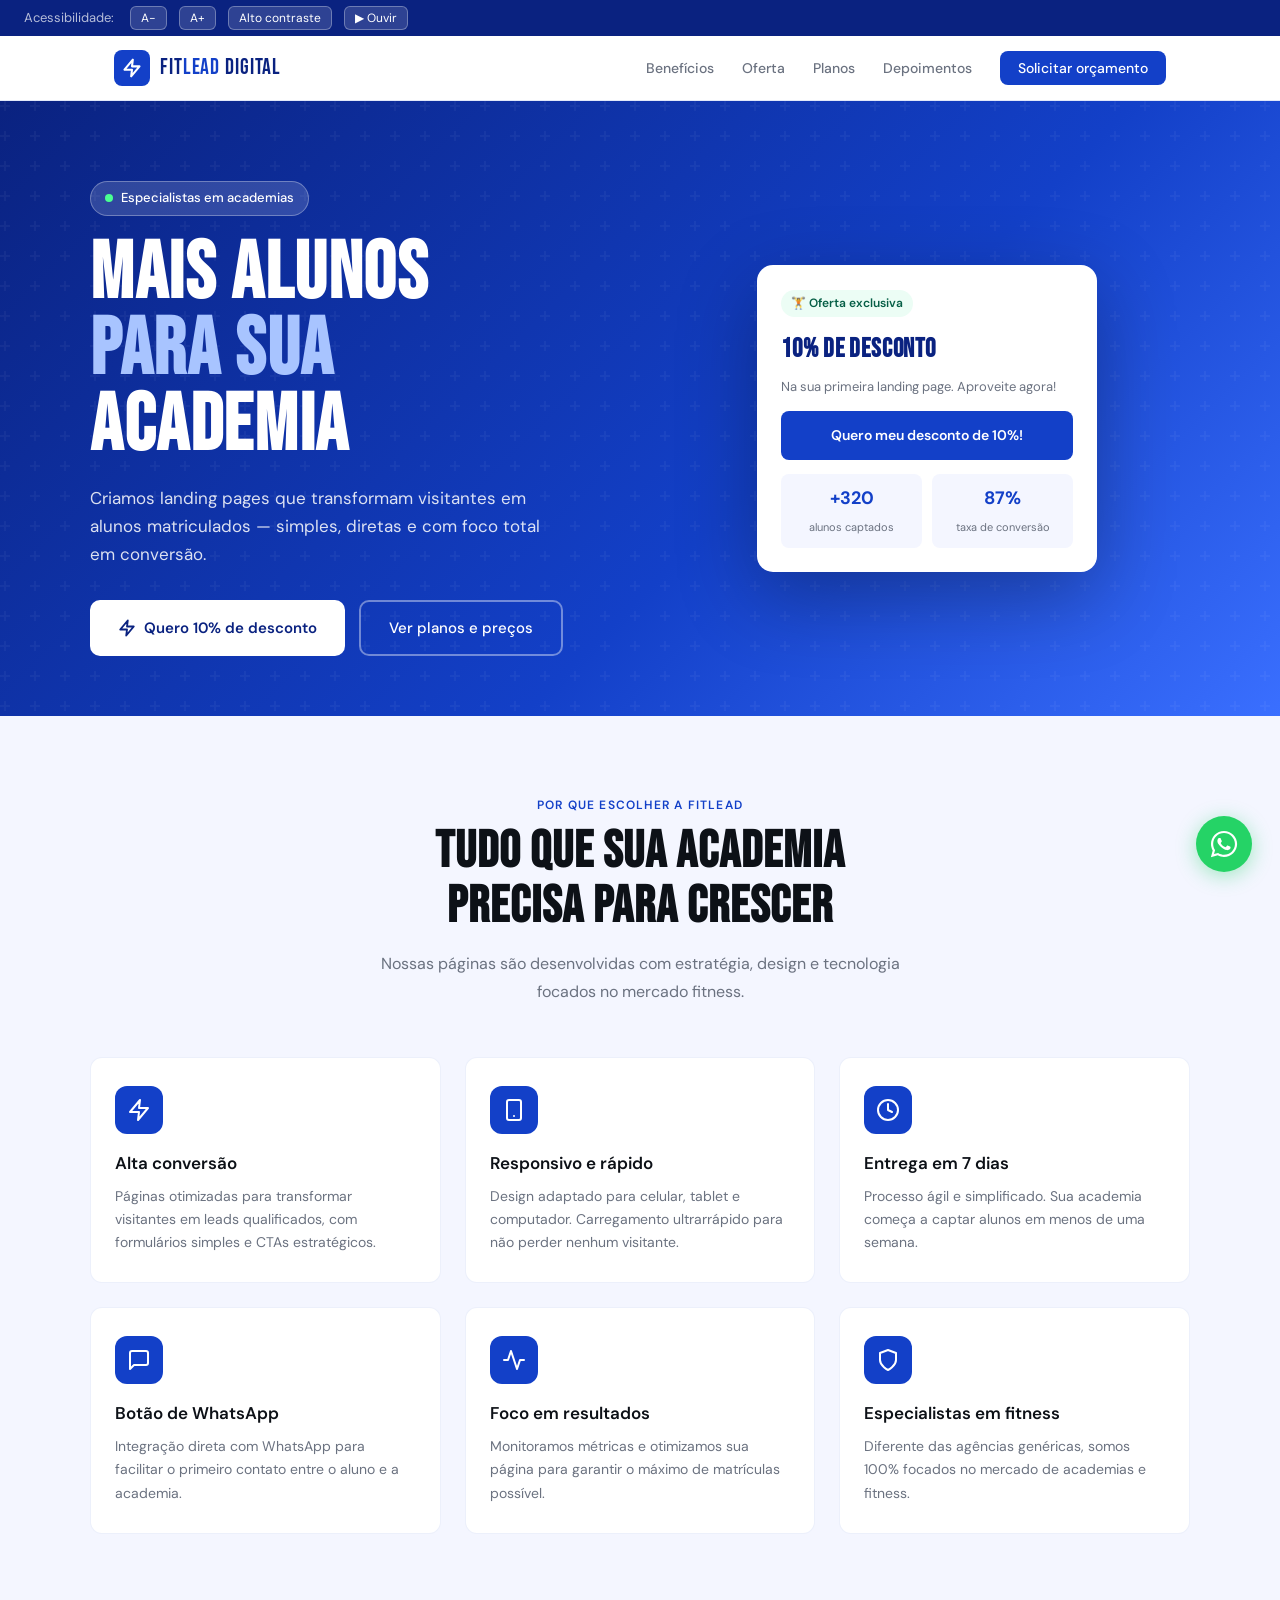
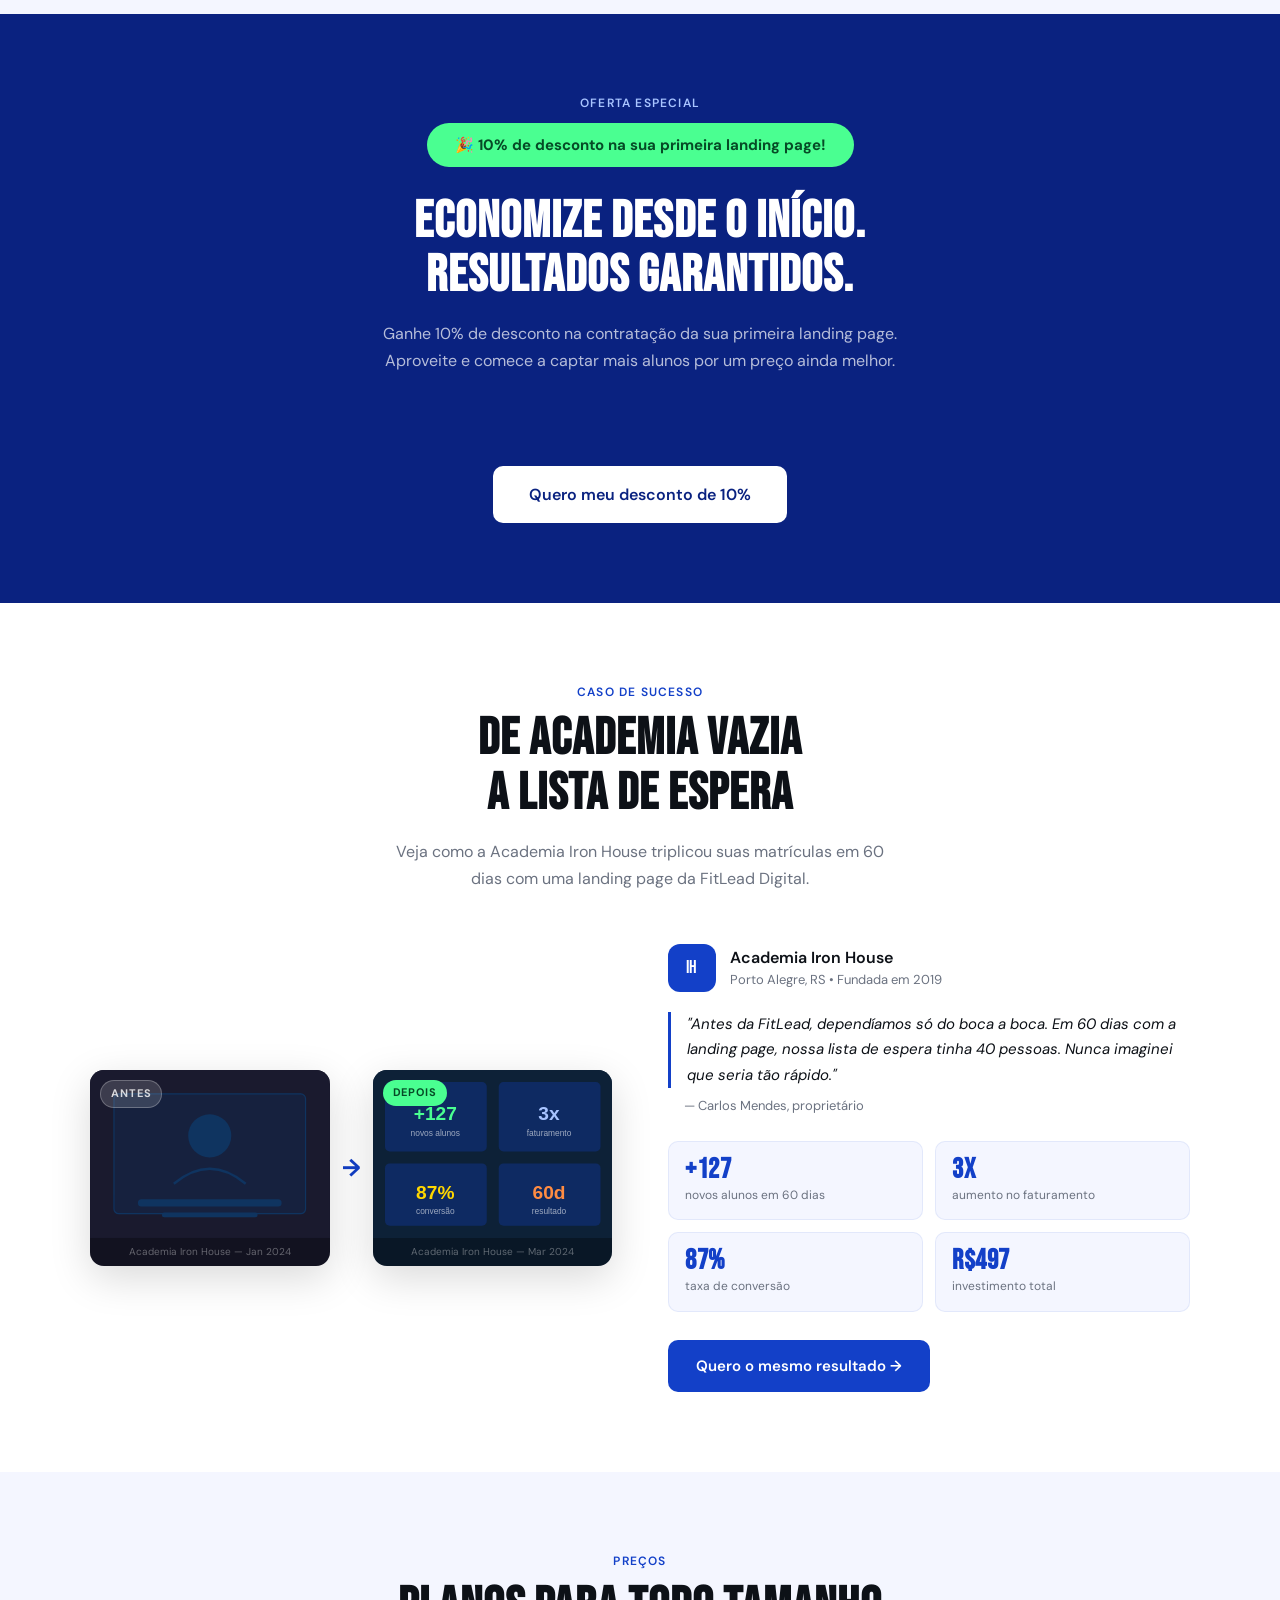
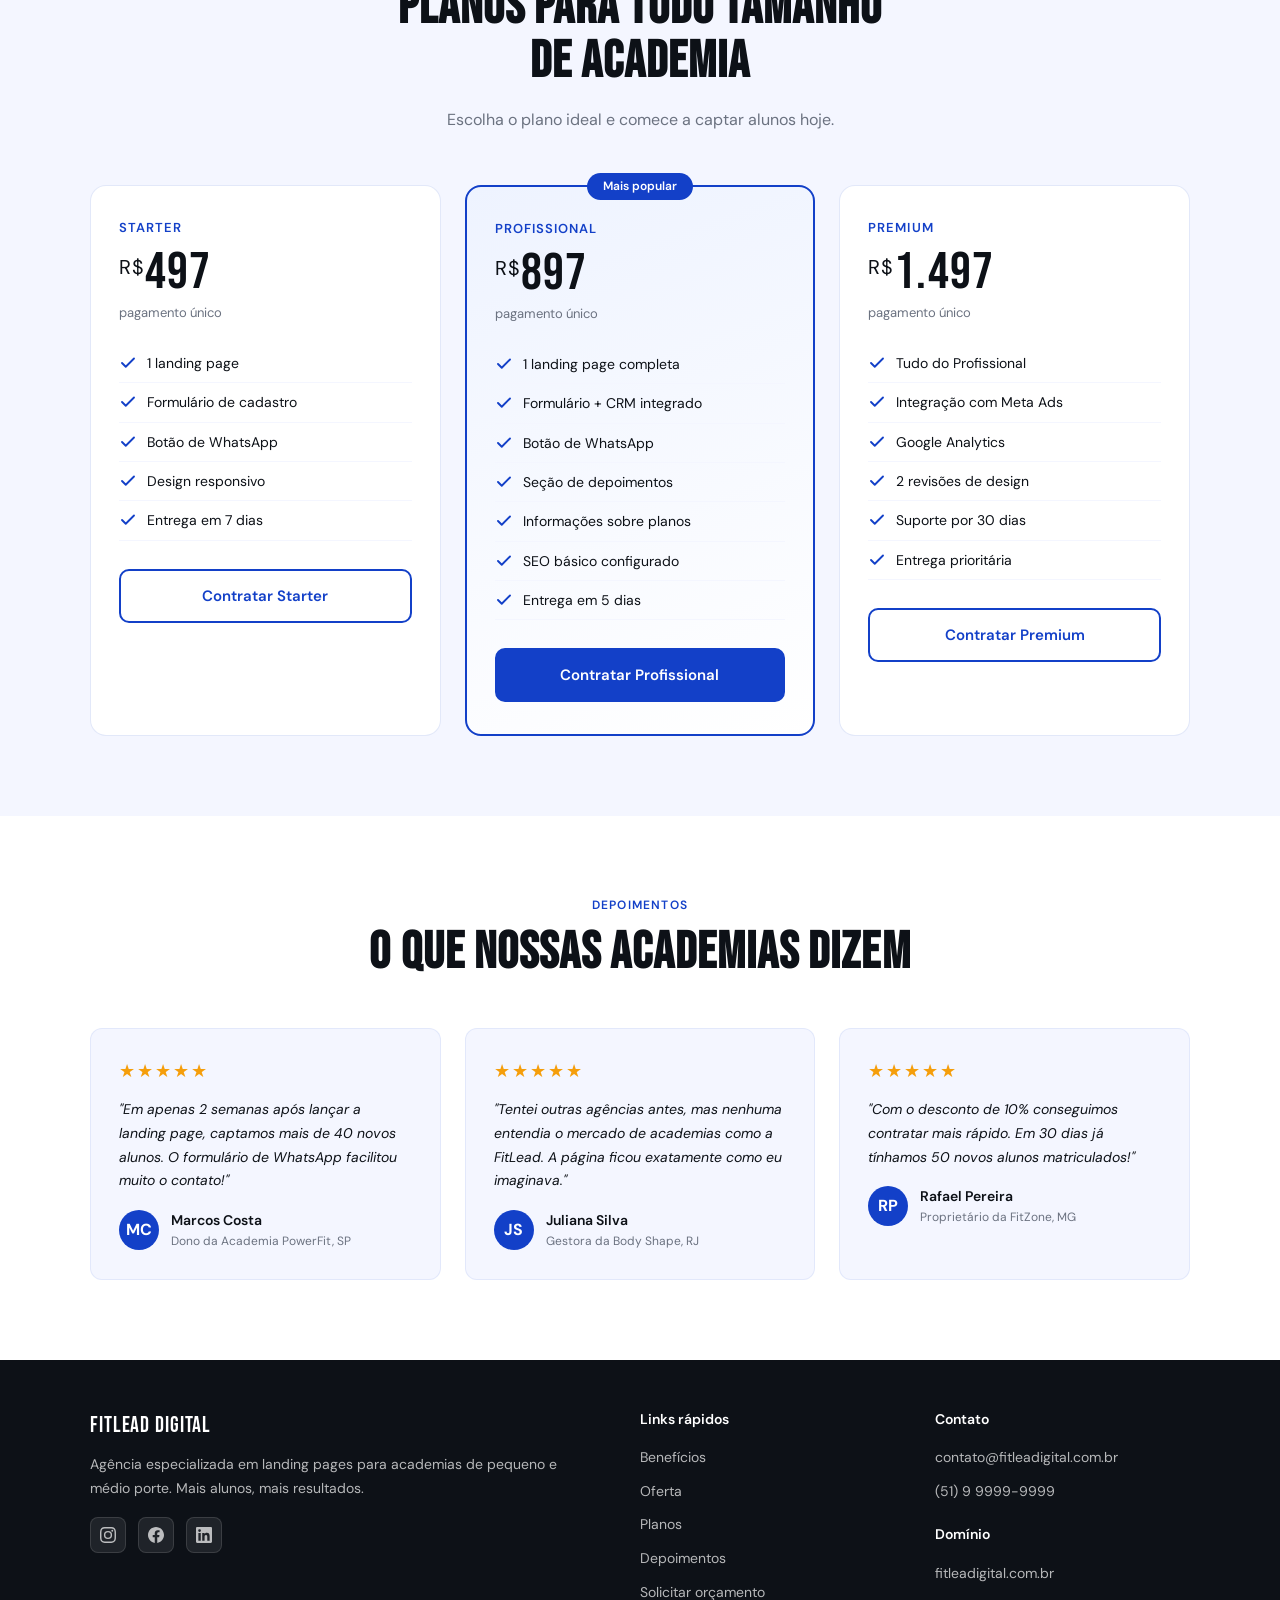
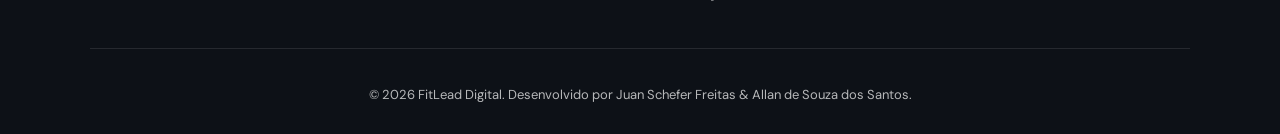
==== commit b52cd217: "Add files via upload" ====
--- a/index.html
+++ b/index.html
@@ -6,9 +6,6 @@
   <meta name="description" content="FitLead Digital — Agência especializada em landing pages para academias. Capture mais alunos com páginas de alta conversão." />
   <meta name="keywords" content="landing page academia, marketing digital academia, captar alunos, agência digital fitness, FitLead Digital" />
   <meta name="author" content="Juan Schefer Freitas, Allan de Souza dos Santos" />
-  <meta property="og:title" content="FitLead Digital — Landing Pages para Academias" />
-  <meta property="og:description" content="Especialistas em páginas que convertem visitantes em alunos matriculados." />
-  <meta property="og:type" content="website" />
   <title>FitLead Digital — Landing Pages para Academias</title>
   <link rel="preconnect" href="https://fonts.googleapis.com" />
   <link rel="preconnect" href="https://fonts.gstatic.com" crossorigin />
@@ -59,6 +56,7 @@
 
   <main id="conteudo-principal">
 
+    <!-- Hero -->
     <section id="hero" aria-labelledby="hero-heading">
       <div class="hero-inner">
         <div class="hero-content">
@@ -66,19 +64,19 @@
           <h1 id="hero-heading" class="hero-title">MAIS ALUNOS<br><em>PARA SUA</em><br>ACADEMIA</h1>
           <p class="hero-subtitle">Criamos landing pages que transformam visitantes em alunos matriculados — simples, diretas e com foco total em conversão.</p>
           <div class="hero-actions">
-            <a href="#contato" class="btn-primary">
-              <svg width="18" height="18" viewBox="0 0 24 24" fill="none" stroke="currentColor" stroke-width="2.5" stroke-linecap="round" stroke-linejoin="round" aria-hidden="true"><path d="M22 16.92v3a2 2 0 01-2.18 2 19.79 19.79 0 01-8.63-3.07A19.5 19.5 0 013.07 8.81 19.79 19.79 0 01.5 2.18 2 2 0 012 0h3a2 2 0 012 1.72 12.84 12.84 0 00.7 2.81 2 2 0 01-.45 2.11L6.09 7.91a16 16 0 006 6l1.27-1.27a2 2 0 012.11-.45 12.84 12.84 0 002.81.7A2 2 0 0122 14z"/></svg>
-              Quero uma landing page
+            <a href="formulario.html" class="btn-primary">
+              <svg width="18" height="18" viewBox="0 0 24 24" fill="none" stroke="currentColor" stroke-width="2.5" stroke-linecap="round" stroke-linejoin="round" aria-hidden="true"><path d="M13 2L3 14h9l-1 8 10-12h-9l1-8z"/></svg>
+              Quero 10% de desconto
             </a>
             <a href="#planos" class="btn-outline">Ver planos e preços</a>
           </div>
         </div>
         <div class="hero-visual" aria-hidden="true">
           <div class="mock-card">
-            <span class="mock-badge">🏋️ Promoção exclusiva</span>
-            <h3>1ª SEMANA GRÁTIS</h3>
-            <p>Experimente sem compromisso. Matricule-se agora!</p>
-            <a href="formulario.html" class="mock-btn" style="display:block;text-align:center;text-decoration:none;">Quero minha semana grátis!</a>
+            <span class="mock-badge">🏋️ Oferta exclusiva</span>
+            <h3>10% DE DESCONTO</h3>
+            <p>Na sua primeira landing page. Aproveite agora!</p>
+            <a href="formulario.html" class="mock-btn">Quero meu desconto de 10%!</a>
             <div class="mock-stats">
               <div class="mock-stat"><strong>+320</strong><span>alunos captados</span></div>
               <div class="mock-stat"><strong>87%</strong><span>taxa de conversão</span></div>
@@ -88,6 +86,7 @@
       </div>
     </section>
 
+    <!-- Benefícios -->
     <section id="beneficios" aria-labelledby="beneficios-heading">
       <div class="container">
         <div class="benefits-header">
@@ -130,17 +129,92 @@
       </div>
     </section>
 
+    <!-- Oferta -->
     <section id="oferta" aria-labelledby="oferta-heading">
       <div class="container">
         <p class="section-tag">Oferta especial</p>
-        <div class="oferta-badge" role="status">🎉 1ª semana grátis para sua academia!</div>
-        <h2 id="oferta-heading" class="section-title">Teste sem riscos.<br>Resultados garantidos.</h2>
-        <p class="section-sub">Oferecemos uma landing page de demonstração gratuita para sua academia testar o poder da nossa ferramenta antes de fechar qualquer contrato.</p>
+        <div class="oferta-badge" role="status">🎉 10% de desconto na sua primeira landing page!</div>
+        <h2 id="oferta-heading" class="section-title">Economize desde o início.<br>Resultados garantidos.</h2>
+        <p class="section-sub">Ganhe 10% de desconto na contratação da sua primeira landing page. Aproveite e comece a captar mais alunos por um preço ainda melhor.</p>
         <br><br>
-        <a href="formulario.html" class="btn-primary" style="display:inline-flex;font-size:16px;padding:16px 36px;">Quero minha semana grátis</a>
-      </div>
-    </section>
-
+        <a href="formulario.html" class="btn-primary" style="display:inline-flex;font-size:16px;padding:16px 36px;">Quero meu desconto de 10%</a>
+      </div>
+    </section>
+
+    <!-- Caso de sucesso -->
+    <section id="caso-sucesso" aria-labelledby="caso-heading">
+      <div class="container">
+        <div class="caso-header">
+          <p class="section-tag">Caso de sucesso</p>
+          <h2 id="caso-heading" class="section-title">De academia vazia<br>a lista de espera</h2>
+          <p class="section-sub">Veja como a Academia Iron House triplicou suas matrículas em 60 dias com uma landing page da FitLead Digital.</p>
+        </div>
+        <div class="caso-wrap">
+          <div class="caso-foto">
+            <div class="caso-img-wrap">
+              <div class="caso-img">
+                <span class="caso-label antes">Antes</span>
+                <div class="caso-img-inner antes-bg">
+                  <svg viewBox="0 0 200 140" aria-hidden="true">
+                    <rect width="200" height="140" fill="#1a1a2e"/>
+                    <rect x="20" y="20" width="160" height="100" rx="4" fill="#16213e" stroke="#0f3460" stroke-width="1"/>
+                    <circle cx="100" cy="55" r="18" fill="#0f3460"/>
+                    <path d="M70 95 Q100 70 130 95" fill="none" stroke="#0f3460" stroke-width="2"/>
+                    <rect x="40" y="108" width="120" height="6" rx="3" fill="#0f3460"/>
+                    <rect x="60" y="119" width="80" height="4" rx="2" fill="#0f3460"/>
+                  </svg>
+                  <div class="caso-placeholder-text">Academia Iron House — Jan 2024</div>
+                </div>
+              </div>
+              <div class="caso-seta" aria-hidden="true">→</div>
+              <div class="caso-img">
+                <span class="caso-label depois">Depois</span>
+                <div class="caso-img-inner depois-bg">
+                  <svg viewBox="0 0 200 140" aria-hidden="true">
+                    <rect width="200" height="140" fill="#0d2137"/>
+                    <rect x="10" y="10" width="85" height="58" rx="4" fill="#1340C8" opacity="0.3"/>
+                    <rect x="105" y="10" width="85" height="58" rx="4" fill="#1340C8" opacity="0.3"/>
+                    <rect x="10" y="78" width="85" height="52" rx="4" fill="#1340C8" opacity="0.3"/>
+                    <rect x="105" y="78" width="85" height="52" rx="4" fill="#1340C8" opacity="0.3"/>
+                    <text x="52" y="42" text-anchor="middle" fill="#4AFF91" font-size="16" font-weight="bold" font-family="sans-serif">+127</text>
+                    <text x="52" y="55" text-anchor="middle" fill="rgba(255,255,255,0.6)" font-size="7" font-family="sans-serif">novos alunos</text>
+                    <text x="147" y="42" text-anchor="middle" fill="#A8C4FF" font-size="16" font-weight="bold" font-family="sans-serif">3x</text>
+                    <text x="147" y="55" text-anchor="middle" fill="rgba(255,255,255,0.6)" font-size="7" font-family="sans-serif">faturamento</text>
+                    <text x="52" y="108" text-anchor="middle" fill="#FFD700" font-size="16" font-weight="bold" font-family="sans-serif">87%</text>
+                    <text x="52" y="120" text-anchor="middle" fill="rgba(255,255,255,0.6)" font-size="7" font-family="sans-serif">conversão</text>
+                    <text x="147" y="108" text-anchor="middle" fill="#FF8C42" font-size="16" font-weight="bold" font-family="sans-serif">60d</text>
+                    <text x="147" y="120" text-anchor="middle" fill="rgba(255,255,255,0.6)" font-size="7" font-family="sans-serif">resultado</text>
+                  </svg>
+                  <div class="caso-placeholder-text">Academia Iron House — Mar 2024</div>
+                </div>
+              </div>
+            </div>
+          </div>
+          <div class="caso-info">
+            <div class="caso-academia">
+              <div class="caso-logo-circle" aria-hidden="true">IH</div>
+              <div>
+                <p class="caso-nome">Academia Iron House</p>
+                <p class="caso-cidade">Porto Alegre, RS • Fundada em 2019</p>
+              </div>
+            </div>
+            <blockquote class="caso-quote">
+              "Antes da FitLead, dependíamos só do boca a boca. Em 60 dias com a landing page, nossa lista de espera tinha 40 pessoas. Nunca imaginei que seria tão rápido."
+            </blockquote>
+            <p class="caso-autor">— Carlos Mendes, proprietário</p>
+            <div class="caso-stats">
+              <div class="caso-stat"><strong>+127</strong><span>novos alunos em 60 dias</span></div>
+              <div class="caso-stat"><strong>3x</strong><span>aumento no faturamento</span></div>
+              <div class="caso-stat"><strong>87%</strong><span>taxa de conversão</span></div>
+              <div class="caso-stat"><strong>R$497</strong><span>investimento total</span></div>
+            </div>
+            <a href="formulario.html" class="btn-caso">Quero o mesmo resultado →</a>
+          </div>
+        </div>
+      </div>
+    </section>
+
+    <!-- Planos -->
     <section id="planos" aria-labelledby="planos-heading">
       <div class="container">
         <div class="plans-header">
@@ -160,7 +234,7 @@
               <li>Design responsivo</li>
               <li>Entrega em 7 dias</li>
             </ul>
-            <button class="plan-btn plan-btn-outline btn-plano" type="button">Contratar Starter</button>
+            <a href="formulario.html" class="plan-btn plan-btn-outline">Contratar Starter</a>
           </article>
           <article class="plan-card featured" aria-label="Plano mais popular">
             <div class="plan-popular">Mais popular</div>
@@ -176,7 +250,7 @@
               <li>SEO básico configurado</li>
               <li>Entrega em 5 dias</li>
             </ul>
-            <button class="plan-btn plan-btn-fill btn-plano" type="button">Contratar Profissional</button>
+            <a href="formulario.html" class="plan-btn plan-btn-fill">Contratar Profissional</a>
           </article>
           <article class="plan-card">
             <p class="plan-name">Premium</p>
@@ -190,101 +264,13 @@
               <li>Suporte por 30 dias</li>
               <li>Entrega prioritária</li>
             </ul>
-            <button class="plan-btn plan-btn-outline btn-plano" type="button">Contratar Premium</button>
-          </article>
-        </div>
-      </div>
-    </section>
-
-
-    <section id="caso-sucesso" aria-labelledby="caso-heading">
-      <div class="container">
-        <div class="caso-header">
-          <p class="section-tag">Caso de sucesso</p>
-          <h2 id="caso-heading" class="section-title">De academia vazia<br>a lista de espera</h2>
-          <p class="section-sub">Veja como a Academia Iron House triplicou suas matrículas em 60 dias com uma landing page da FitLead Digital.</p>
-        </div>
-        <div class="caso-wrap">
-          <div class="caso-foto">
-            <div class="caso-img-wrap">
-              <div class="caso-img caso-img-antes">
-                <div class="caso-img-overlay">
-                  <span class="caso-label antes">Antes</span>
-                  <div class="caso-img-inner antes-bg">
-                    <svg viewBox="0 0 200 140" aria-hidden="true">
-                      <rect width="200" height="140" fill="#1a1a2e"/>
-                      <rect x="20" y="20" width="160" height="100" rx="4" fill="#16213e" stroke="#0f3460" stroke-width="1"/>
-                      <circle cx="100" cy="55" r="18" fill="#0f3460"/>
-                      <path d="M70 95 Q100 70 130 95" fill="none" stroke="#0f3460" stroke-width="2"/>
-                      <rect x="40" y="105" width="120" height="6" rx="3" fill="#0f3460"/>
-                      <rect x="60" y="116" width="80" height="4" rx="2" fill="#0f3460"/>
-                    </svg>
-                    <div class="caso-placeholder-text">Academia Iron House — Jan 2024</div>
-                  </div>
-                </div>
-              </div>
-              <div class="caso-seta" aria-hidden="true">→</div>
-              <div class="caso-img caso-img-depois">
-                <div class="caso-img-overlay">
-                  <span class="caso-label depois">Depois</span>
-                  <div class="caso-img-inner depois-bg">
-                    <svg viewBox="0 0 200 140" aria-hidden="true">
-                      <rect width="200" height="140" fill="#0d2137"/>
-                      <rect x="10" y="10" width="85" height="58" rx="4" fill="#1340C8" opacity="0.3"/>
-                      <rect x="105" y="10" width="85" height="58" rx="4" fill="#1340C8" opacity="0.3"/>
-                      <rect x="10" y="78" width="85" height="52" rx="4" fill="#1340C8" opacity="0.3"/>
-                      <rect x="105" y="78" width="85" height="52" rx="4" fill="#1340C8" opacity="0.3"/>
-                      <text x="52" y="42" text-anchor="middle" fill="#4AFF91" font-size="16" font-weight="bold" font-family="sans-serif">+127</text>
-                      <text x="52" y="55" text-anchor="middle" fill="rgba(255,255,255,0.6)" font-size="7" font-family="sans-serif">novos alunos</text>
-                      <text x="147" y="42" text-anchor="middle" fill="#A8C4FF" font-size="16" font-weight="bold" font-family="sans-serif">3x</text>
-                      <text x="147" y="55" text-anchor="middle" fill="rgba(255,255,255,0.6)" font-size="7" font-family="sans-serif">faturamento</text>
-                      <text x="52" y="108" text-anchor="middle" fill="#FFD700" font-size="16" font-weight="bold" font-family="sans-serif">87%</text>
-                      <text x="52" y="120" text-anchor="middle" fill="rgba(255,255,255,0.6)" font-size="7" font-family="sans-serif">taxa conversão</text>
-                      <text x="147" y="108" text-anchor="middle" fill="#FF8C42" font-size="16" font-weight="bold" font-family="sans-serif">60d</text>
-                      <text x="147" y="120" text-anchor="middle" fill="rgba(255,255,255,0.6)" font-size="7" font-family="sans-serif">para resultado</text>
-                    </svg>
-                    <div class="caso-placeholder-text">Academia Iron House — Mar 2024</div>
-                  </div>
-                </div>
-              </div>
-            </div>
-          </div>
-          <div class="caso-info">
-            <div class="caso-academia">
-              <div class="caso-logo-circle" aria-hidden="true">IH</div>
-              <div>
-                <p class="caso-nome">Academia Iron House</p>
-                <p class="caso-cidade">Porto Alegre, RS • Fundada em 2019</p>
-              </div>
-            </div>
-            <blockquote class="caso-quote">
-              "Antes da FitLead, dependíamos só do boca a boca. Em 60 dias com a landing page, nossa lista de espera tinha 40 pessoas. Nunca imaginei que seria tão rápido."
-            </blockquote>
-            <p class="caso-autor">— Carlos Mendes, proprietário</p>
-            <div class="caso-stats">
-              <div class="caso-stat">
-                <strong>+127</strong>
-                <span>novos alunos em 60 dias</span>
-              </div>
-              <div class="caso-stat">
-                <strong>3x</strong>
-                <span>aumento no faturamento</span>
-              </div>
-              <div class="caso-stat">
-                <strong>87%</strong>
-                <span>taxa de conversão</span>
-              </div>
-              <div class="caso-stat">
-                <strong>R$497</strong>
-                <span>investimento total</span>
-              </div>
-            </div>
-            <a href="formulario.html" class="btn-caso">Quero o mesmo resultado →</a>
-          </div>
-        </div>
-      </div>
-    </section>
-
+            <a href="formulario.html" class="plan-btn plan-btn-outline">Contratar Premium</a>
+          </article>
+        </div>
+      </div>
+    </section>
+
+    <!-- Depoimentos -->
     <section id="depoimentos" aria-labelledby="dep-heading">
       <div class="container">
         <div class="dep-header">
@@ -310,67 +296,12 @@
           </article>
           <article class="dep-card">
             <div class="dep-stars" aria-label="5 estrelas">★★★★★</div>
-            <p class="dep-text">"A promoção de 1ª semana grátis na landing page dobrou nossas matrículas no primeiro mês. Investimento que se paga rapidinho!"</p>
+            <p class="dep-text">"Com o desconto de 10% conseguimos contratar mais rápido. Em 30 dias já tínhamos 50 novos alunos matriculados!"</p>
             <div class="dep-author">
               <div class="dep-avatar" aria-hidden="true">RP</div>
               <div><p class="dep-name">Rafael Pereira</p><p class="dep-role">Proprietário da FitZone, MG</p></div>
             </div>
           </article>
-        </div>
-      </div>
-    </section>
-
-    <section id="contato" aria-labelledby="contato-heading">
-      <div class="container">
-        <div class="form-wrap">
-          <div class="form-info">
-            <p class="section-tag">Solicite seu orçamento</p>
-            <h2 id="contato-heading" class="section-title">Pronto para captar mais alunos?</h2>
-            <p>Preencha o formulário e nossa equipe entrará em contato em até 24 horas com uma proposta personalizada para sua academia.</p>
-            <div class="form-highlight" role="note"><strong>Resposta garantida em 24h.</strong> Atendemos academias de todo o Brasil.</div>
-          </div>
-          <div>
-            <div class="form-success" id="form-success" role="alert" aria-live="polite">
-              <h3>✅ Mensagem enviada!</h3>
-              <p>Nossa equipe entrará em contato em até 24 horas.</p>
-            </div>
-            <form id="contact-form" novalidate aria-label="Formulário de orçamento">
-              <div>
-                <label for="nome">Nome da academia *</label>
-                <input type="text" id="nome" name="nome" placeholder="Ex: Academia PowerFit" required autocomplete="organization" />
-              </div>
-              <div>
-                <label for="responsavel">Seu nome *</label>
-                <input type="text" id="responsavel" name="responsavel" placeholder="Ex: João Silva" required autocomplete="name" />
-              </div>
-              <div>
-                <label for="email">E-mail *</label>
-                <input type="email" id="email" name="email" placeholder="seuemail@academia.com.br" required autocomplete="email" />
-              </div>
-              <div>
-                <label for="telefone">WhatsApp *</label>
-                <input type="tel" id="telefone" name="telefone" placeholder="(00) 00000-0000" required autocomplete="tel" inputmode="numeric" maxlength="20" />
-              </div>
-              <div>
-                <label for="plano">Plano de interesse</label>
-                <select id="plano" name="plano">
-                  <option value="">Selecione um plano</option>
-                  <option value="starter">Starter — R$497</option>
-                  <option value="profissional">Profissional — R$897</option>
-                  <option value="premium">Premium — R$1.497</option>
-                  <option value="duvida">Tenho dúvidas</option>
-                </select>
-              </div>
-              <div>
-                <label for="mensagem">Mensagem (opcional)</label>
-                <textarea id="mensagem" name="mensagem" placeholder="Conte um pouco sobre sua academia..."></textarea>
-              </div>
-              <button type="submit" class="form-submit">
-                <svg width="18" height="18" viewBox="0 0 24 24" fill="none" stroke="currentColor" stroke-width="2.5" stroke-linecap="round" stroke-linejoin="round" aria-hidden="true"><line x1="22" y1="2" x2="11" y2="13"/><polygon points="22 2 15 22 11 13 2 9 22 2"/></svg>
-                Solicitar orçamento gratuito
-              </button>
-            </form>
-          </div>
         </div>
       </div>
     </section>
@@ -381,30 +312,35 @@
     <div class="footer-inner">
       <div class="footer-top">
         <div class="footer-brand">
-          <div class="logo-text">FITLEAD DIGITAL</div>
+          <div class="logo-text" style="color:#fff;font-family:'Bebas Neue',sans-serif;font-size:22px;letter-spacing:0.04em;margin-bottom:10px;">FITLEAD DIGITAL</div>
           <p>Agência especializada em landing pages para academias de pequeno e médio porte. Mais alunos, mais resultados.</p>
           <div class="social-links" aria-label="Redes sociais">
-            <a href="#" class="social-link" aria-label="Instagram"><svg viewBox="0 0 24 24"><path d="M12 2.163c3.204 0 3.584.012 4.85.07 3.252.148 4.771 1.691 4.919 4.919.058 1.265.069 1.645.069 4.849 0 3.205-.012 3.584-.069 4.849-.149 3.225-1.664 4.771-4.919 4.919-1.266.058-1.644.07-4.85.07-3.204 0-3.584-.012-4.849-.07-3.26-.149-4.771-1.699-4.919-4.92-.058-1.265-.07-1.644-.07-4.849 0-3.204.013-3.583.07-4.849.149-3.227 1.664-4.771 4.919-4.919 1.266-.057 1.645-.069 4.849-.069zM12 0C8.741 0 8.333.014 7.053.072 2.695.272.273 2.69.073 7.052.014 8.333 0 8.741 0 12c0 3.259.014 3.668.072 4.948.2 4.358 2.618 6.78 6.98 6.98C8.333 23.986 8.741 24 12 24c3.259 0 3.668-.014 4.948-.072 4.354-.2 6.782-2.618 6.979-6.98.059-1.28.073-1.689.073-4.948 0-3.259-.014-3.667-.072-4.947-.196-4.354-2.617-6.78-6.979-6.98C15.668.014 15.259 0 12 0zm0 5.838a6.162 6.162 0 100 12.324 6.162 6.162 0 000-12.324zM12 16a4 4 0 110-8 4 4 0 010 8zm6.406-11.845a1.44 1.44 0 100 2.881 1.44 1.44 0 000-2.881z"/></svg></a>
-            <a href="#" class="social-link" aria-label="Facebook"><svg viewBox="0 0 24 24"><path d="M24 12.073c0-6.627-5.373-12-12-12s-12 5.373-12 12c0 5.99 4.388 10.954 10.125 11.854v-8.385H7.078v-3.47h3.047V9.43c0-3.007 1.792-4.669 4.533-4.669 1.312 0 2.686.235 2.686.235v2.953H15.83c-1.491 0-1.956.925-1.956 1.874v2.25h3.328l-.532 3.47h-2.796v8.385C19.612 23.027 24 18.062 24 12.073z"/></svg></a>
-            <a href="#" class="social-link" aria-label="LinkedIn"><svg viewBox="0 0 24 24"><path d="M20.447 20.452h-3.554v-5.569c0-1.328-.027-3.037-1.852-3.037-1.853 0-2.136 1.445-2.136 2.939v5.667H9.351V9h3.414v1.561h.046c.477-.9 1.637-1.85 3.37-1.85 3.601 0 4.267 2.37 4.267 5.455v6.286zM5.337 7.433a2.062 2.062 0 01-2.063-2.065 2.064 2.064 0 112.063 2.065zm1.782 13.019H3.555V9h3.564v11.452zM22.225 0H1.771C.792 0 0 .774 0 1.729v20.542C0 23.227.792 24 1.771 24h20.451C23.2 24 24 23.227 24 22.271V1.729C24 .774 23.2 0 22.222 0h.003z"/></svg></a>
+            <a href="#" class="social-link" aria-label="Instagram">
+              <svg viewBox="0 0 24 24" fill="rgba(255,255,255,0.7)"><path d="M12 2.163c3.204 0 3.584.012 4.85.07 3.252.148 4.771 1.691 4.919 4.919.058 1.265.069 1.645.069 4.849 0 3.205-.012 3.584-.069 4.849-.149 3.225-1.664 4.771-4.919 4.919-1.266.058-1.644.07-4.85.07-3.204 0-3.584-.012-4.849-.07-3.26-.149-4.771-1.699-4.919-4.92-.058-1.265-.07-1.644-.07-4.849 0-3.204.013-3.583.07-4.849.149-3.227 1.664-4.771 4.919-4.919 1.266-.057 1.645-.069 4.849-.069zM12 0C8.741 0 8.333.014 7.053.072 2.695.272.273 2.69.073 7.052.014 8.333 0 8.741 0 12c0 3.259.014 3.668.072 4.948.2 4.358 2.618 6.78 6.98 6.98C8.333 23.986 8.741 24 12 24c3.259 0 3.668-.014 4.948-.072 4.354-.2 6.782-2.618 6.979-6.98.059-1.28.073-1.689.073-4.948 0-3.259-.014-3.667-.072-4.947-.196-4.354-2.617-6.78-6.979-6.98C15.668.014 15.259 0 12 0zm0 5.838a6.162 6.162 0 100 12.324 6.162 6.162 0 000-12.324zM12 16a4 4 0 110-8 4 4 0 010 8zm6.406-11.845a1.44 1.44 0 100 2.881 1.44 1.44 0 000-2.881z"/></svg>
+            </a>
+            <a href="#" class="social-link" aria-label="Facebook">
+              <svg viewBox="0 0 24 24" fill="rgba(255,255,255,0.7)"><path d="M24 12.073c0-6.627-5.373-12-12-12s-12 5.373-12 12c0 5.99 4.388 10.954 10.125 11.854v-8.385H7.078v-3.47h3.047V9.43c0-3.007 1.792-4.669 4.533-4.669 1.312 0 2.686.235 2.686.235v2.953H15.83c-1.491 0-1.956.925-1.956 1.874v2.25h3.328l-.532 3.47h-2.796v8.385C19.612 23.027 24 18.062 24 12.073z"/></svg>
+            </a>
+            <a href="#" class="social-link" aria-label="LinkedIn">
+              <svg viewBox="0 0 24 24" fill="rgba(255,255,255,0.7)"><path d="M20.447 20.452h-3.554v-5.569c0-1.328-.027-3.037-1.852-3.037-1.853 0-2.136 1.445-2.136 2.939v5.667H9.351V9h3.414v1.561h.046c.477-.9 1.637-1.85 3.37-1.85 3.601 0 4.267 2.37 4.267 5.455v6.286zM5.337 7.433a2.062 2.062 0 01-2.063-2.065 2.064 2.064 0 112.063 2.065zm1.782 13.019H3.555V9h3.564v11.452zM22.225 0H1.771C.792 0 0 .774 0 1.729v20.542C0 23.227.792 24 1.771 24h20.451C23.2 24 24 23.227 24 22.271V1.729C24 .774 23.2 0 22.222 0h.003z"/></svg>
+            </a>
           </div>
         </div>
         <div class="footer-col">
           <h4>Links rápidos</h4>
           <ul>
             <li><a href="#beneficios">Benefícios</a></li>
-            <li><a href="#oferta">Oferta especial</a></li>
+            <li><a href="#oferta">Oferta</a></li>
             <li><a href="#planos">Planos</a></li>
             <li><a href="#depoimentos">Depoimentos</a></li>
-            <li><a href="#contato">Contato</a></li>
+            <li><a href="formulario.html">Solicitar orçamento</a></li>
           </ul>
         </div>
         <div class="footer-col">
           <h4>Contato</h4>
           <ul>
-            <li><a href="/cdn-cgi/l/email-protection#0d6e6263796c79624d6b647961686c69646a64796c61236e6260236f7f"><span class="__cf_email__" data-cfemail="167579786277627956707f627a7377727f717f62777a3875797b387464">[email&#160;protected]</span></a></li>
+            <li><a href="mailto:contato@fitleadigital.com.br">contato@fitleadigital.com.br</a></li>
             <li><a href="tel:+5551999999999">(51) 9 9999-9999</a></li>
-            <li><a href="#">WhatsApp</a></li>
           </ul>
           <h4 style="margin-top:20px;">Domínio</h4>
           <ul><li><a href="#">fitleadigital.com.br</a></li></ul>
@@ -416,6 +352,14 @@
     </div>
   </footer>
 
-  <a href="https://wa.me/5551999999999?text=Olá!%20Quero%20saber%20mais%20sobre%20landing%20pages%20para%20minha%20academia."
+  <!-- Botão WhatsApp fixo -->
+  <a href="https://wa.me/5551999999999?text=Ol%C3%A1!%20Quero%20saber%20mais%20sobre%20landing%20pages%20para%20minha%20academia."
      class="whatsapp-btn" aria-label="Fale conosco pelo WhatsApp" target="_blank" rel="noopener noreferrer">
-    <svg viewBox="0 0 24 24" aria-hidden="true"><path d="M17.472 14.382c-.297-.149-1.758-.867-2.03-.967-.273-.099-.471-.148-.67.15-.197.297-.767.966-.94 1.164-.173.199-.347.223-.644.075-.297-.15-1.255-.463-2.39-1.475-.883-.788-1.48-1.761-1.653-2.059-.173-.297-.018-.458.13-.606.134-.133.298-.347.446-.52.149-.174.198-.298.298-.497.099-.198.05-.371-.025-.52-.075-.149-.669-1.612-.916-2.207-.242-.579-.487-.5-.669-.51-.173-.008-.371-.01-.57-.01-.198 0-.52.074-.792.372-.272.297-1.04 1.016-1.04 2.479 0 1.462 1.065 2.875 1.213 3.074.149.198 2.096 3.2 5.077 4.487.709.306 1.262.489 1.694.625.712.227 1.36.195 1.871.118.571-.085 1.758-.719 2.006-1.413.248-.694.248-1.289.173-1.413-.074-.124-.272-.198-.57-.347m-5.421 7.403h-.004a9.87 9.87 0 01-5.031-1.378l-.361-.214-3.741.982.998-3.648-.235-.374a9.86 9.86 0 01-1.51-5.26c.001-5.45 4.436-9.884 9.888-9.884 2.64 0 5.122 1.03 6.988 2.898a9.825 9.825 0 012.893 6.994c-.003 5.45-4.437 9.884-9.885 9.884m8.413-18.297A11.815 11.815 0 0012.05 0C5.495 0 .16 5.335.157 11.892c0 2.096.547 4.142 1.588 5.945L.057 24l6.305-1.654a11.882 11.882 0 0+    <svg xmlns="http://www.w3.org/2000/svg" viewBox="0 0 448 512" fill="white" aria-hidden="true">
+      <path d="M380.9 97.1C339 55.1 283.2 32 223.9 32c-122.4 0-222 99.6-222 222 0 39.1 10.2 77.3 29.6 111L0 480l117.7-30.9c32.4 17.7 68.9 27 106.1 27h.1c122.3 0 224.1-99.6 224.1-222 0-59.3-25.2-115-67.1-157zm-157 341.6c-33.2 0-65.7-8.9-94-25.7l-6.7-4-69.8 18.3L72 359.2l-4.4-7c-18.5-29.4-28.2-63.3-28.2-98.2 0-101.7 82.8-184.5 184.6-184.5 49.3 0 95.6 19.2 130.4 54.1 34.8 34.9 56.2 81.2 56.1 130.5 0 101.8-84.9 184.6-186.6 184.6zm101.2-138.2c-5.5-2.8-32.8-16.2-37.9-18-5.1-1.9-8.8-2.8-12.5 2.8-3.7 5.6-14.3 18-17.6 21.8-3.2 3.7-6.5 4.2-12 1.4-32.6-16.3-54-29.1-75.5-66-5.7-9.8 5.7-9.1 16.3-30.3 1.8-3.7.9-6.9-.5-9.7-1.4-2.8-12.5-30.1-17.1-41.2-4.5-10.8-9.1-9.3-12.5-9.5-3.2-.2-6.9-.2-10.6-.2-3.7 0-9.7 1.4-14.8 6.9-5.1 5.6-19.4 19-19.4 46.3 0 27.3 19.9 53.7 22.6 57.4 2.8 3.7 39.1 59.7 94.8 83.8 35.2 15.2 49 16.5 66.6 13.9 10.7-1.6 32.8-13.4 37.4-26.4 4.6-13 4.6-24.1 3.2-26.4-1.3-2.5-5-3.9-10.5-6.6z"/>
+    </svg>
+  </a>
+
+  <script src="js/main.js"></script>
+</body>
+</html>
--- a/css/style.css
+++ b/css/style.css
@@ -1,27 +1,13 @@
 *, *::before, *::after { box-sizing: border-box; margin: 0; padding: 0; }
 
 :root {
-  --blue: #1340C8;
-  --blue-dark: #0A2280;
-  --white: #FFFFFF;
-  --off-white: #F4F6FF;
-  --gray: #6B7280;
-  --dark: #0D1117;
+  --blue: #1340C8; --blue-dark: #0A2280; --white: #FFFFFF;
+  --off-white: #F4F6FF; --gray: #6B7280; --dark: #0D1117;
   --font-display: 'Bebas Neue', sans-serif;
   --font-body: 'DM Sans', sans-serif;
-  --radius: 12px;
-  --transition: 0.25s ease;
-  --font-scale: 1;
+  --radius: 12px; --transition: 0.25s ease; --font-scale: 1;
 }
-
-.high-contrast {
-  --blue: #0000FF;
-  --blue-dark: #000080;
-  --white: #FFFFFF;
-  --dark: #000000;
-  --gray: #000000;
-  --off-white: #FFFFFF;
-}
+.high-contrast { --blue: #0000FF; --blue-dark: #000080; --white: #FFFFFF; --dark: #000000; --gray: #000000; --off-white: #FFFFFF; }
 
 html { scroll-behavior: smooth; font-size: calc(16px * var(--font-scale)); }
 body { font-family: var(--font-body); background: var(--white); color: var(--dark); line-height: 1.6; overflow-x: hidden; }
@@ -48,7 +34,7 @@
 .nav-links a { font-size: 14px; font-weight: 500; color: var(--gray); transition: color var(--transition); padding: 4px 0; border-bottom: 2px solid transparent; }
 .nav-links a:hover, .nav-links a:focus { color: var(--blue); border-color: var(--blue); outline: none; }
 .nav-cta { background: var(--blue) !important; color: var(--white) !important; padding: 8px 18px !important; border-radius: 8px !important; border: none !important; }
-.nav-cta:hover, .nav-cta:focus { background: var(--blue-dark) !important; }
+.nav-cta:hover, .nav-cta:focus { background: var(--blue-dark) !important; border-color: transparent !important; }
 
 .hamburger { display: none; flex-direction: column; gap: 5px; background: none; border: none; cursor: pointer; padding: 6px; border-radius: 6px; }
 .hamburger:focus { outline: 2px solid var(--blue); }
@@ -81,7 +67,7 @@
 .mock-badge { background: #ECFDF5; color: #065F46; font-size: 12px; font-weight: 600; padding: 4px 10px; border-radius: 99px; display: inline-block; margin-bottom: 12px; }
 .mock-card h3 { font-family: var(--font-display); font-size: 26px; color: var(--blue-dark); margin-bottom: 6px; letter-spacing: 0.03em; }
 .mock-card p { font-size: 13px; color: var(--gray); margin-bottom: 14px; }
-.mock-btn { background: var(--blue); color: var(--white); border: none; border-radius: 8px; padding: 13px; font-size: 14px; font-weight: 600; width: 100%; cursor: pointer; font-family: var(--font-body); transition: background var(--transition); }
+.mock-btn { background: var(--blue); color: var(--white); border: none; border-radius: 8px; padding: 13px; font-size: 14px; font-weight: 600; width: 100%; cursor: pointer; font-family: var(--font-body); transition: background var(--transition); display: block; text-align: center; }
 .mock-btn:hover { background: var(--blue-dark); }
 .mock-stats { display: flex; gap: 10px; margin-top: 14px; }
 .mock-stat { flex: 1; background: var(--off-white); border-radius: 8px; padding: 10px; text-align: center; }
@@ -115,110 +101,15 @@
 .oferta-badge { display: inline-block; background: #4AFF91; color: #064B26; font-size: 15px; font-weight: 700; padding: 10px 28px; border-radius: 99px; margin-bottom: 28px; animation: pulse 2s infinite; }
 @keyframes pulse { 0%, 100% { box-shadow: 0 0 0 0 rgba(74,255,145,0.4); } 50% { box-shadow: 0 0 0 12px rgba(74,255,145,0); } }
 
-/* Planos */
-#planos { background: var(--white); }
-.plans-header { text-align: center; margin-bottom: 52px; }
-.plans-grid { display: grid; grid-template-columns: repeat(3, 1fr); gap: 24px; }
-.plan-card { border: 1.5px solid rgba(19,64,200,0.12); border-radius: 16px; padding: 32px 28px; position: relative; transition: transform var(--transition), box-shadow var(--transition); }
-.plan-card:hover { transform: translateY(-4px); box-shadow: 0 16px 48px rgba(19,64,200,0.1); }
-.plan-card.featured { border-color: var(--blue); border-width: 2px; background: linear-gradient(160deg, #EEF3FF 0%, var(--white) 100%); }
-.plan-popular { position: absolute; top: -14px; left: 50%; transform: translateX(-50%); background: var(--blue); color: var(--white); font-size: 12px; font-weight: 600; padding: 4px 16px; border-radius: 99px; white-space: nowrap; }
-.plan-name { font-size: 13px; font-weight: 600; text-transform: uppercase; letter-spacing: 0.08em; color: var(--blue); margin-bottom: 8px; }
-.plan-price { font-family: var(--font-display); font-size: 52px; color: var(--dark); letter-spacing: 0.02em; line-height: 1; margin-bottom: 4px; }
-.plan-price sup { font-size: 20px; vertical-align: top; margin-top: 10px; display: inline-block; font-family: var(--font-body); }
-.plan-period { font-size: 13px; color: var(--gray); margin-bottom: 20px; }
-.plan-features { list-style: none; margin-bottom: 28px; }
-.plan-features li { font-size: 14px; color: var(--dark); padding: 8px 0; border-bottom: 1px solid var(--off-white); display: flex; align-items: center; gap: 10px; }
-.plan-features li::before { content: ''; width: 18px; height: 18px; flex-shrink: 0; background: url("data:image/svg+xml,%3Csvg xmlns='http://www.w3.org/2000/svg' viewBox='0 0 24 24' fill='none' stroke='%231340C8' stroke-width='2.5' stroke-linecap='round' stroke-linejoin='round'%3E%3Cpolyline points='20 6 9 17 4 12'/%3E%3C/svg%3E") center/contain no-repeat; }
-.plan-btn { width: 100%; padding: 13px; border-radius: 10px; font-size: 15px; font-weight: 600; cursor: pointer; transition: all var(--transition); border: 2px solid var(--blue); font-family: var(--font-body); }
-.plan-btn-outline { background: transparent; color: var(--blue); }
-.plan-btn-outline:hover, .plan-btn-outline:focus { background: var(--blue); color: var(--white); }
-.plan-btn-fill { background: var(--blue); color: var(--white); }
-.plan-btn-fill:hover, .plan-btn-fill:focus { background: var(--blue-dark); }
-
-/* Depoimentos */
-#depoimentos { background: var(--off-white); }
-.dep-header { text-align: center; margin-bottom: 48px; }
-.dep-grid { display: grid; grid-template-columns: repeat(3, 1fr); gap: 24px; }
-.dep-card { background: var(--white); border-radius: var(--radius); padding: 28px; border: 1px solid rgba(19,64,200,0.08); }
-.dep-stars { color: #F59E0B; font-size: 18px; margin-bottom: 12px; letter-spacing: 2px; }
-.dep-text { font-size: 14px; color: var(--dark); line-height: 1.7; margin-bottom: 16px; font-style: italic; }
-.dep-author { display: flex; align-items: center; gap: 12px; }
-.dep-avatar { width: 40px; height: 40px; border-radius: 50%; background: var(--blue); display: flex; align-items: center; justify-content: center; font-size: 16px; font-weight: 700; color: var(--white); flex-shrink: 0; }
-.dep-name { font-size: 14px; font-weight: 600; color: var(--dark); }
-.dep-role { font-size: 12px; color: var(--gray); }
-
-/* Contato */
-#contato { background: var(--white); }
-.form-wrap { display: grid; grid-template-columns: 1fr 1fr; gap: 64px; align-items: center; }
-.form-info .section-title { margin-bottom: 12px; }
-.form-info p { font-size: 15px; color: var(--gray); line-height: 1.7; margin-bottom: 24px; }
-.form-highlight { background: var(--off-white); border-left: 4px solid var(--blue); padding: 16px 20px; border-radius: 0 8px 8px 0; font-size: 14px; color: var(--dark); }
-form { display: flex; flex-direction: column; gap: 14px; }
-label { font-size: 13px; font-weight: 500; color: var(--dark); margin-bottom: 4px; display: block; }
-input[type="text"], input[type="email"], input[type="tel"], select, textarea { width: 100%; padding: 12px 16px; border: 1.5px solid #E5E7EB; border-radius: 10px; font-size: 14px; font-family: var(--font-body); color: var(--dark); background: var(--white); transition: border-color var(--transition), box-shadow var(--transition); }
-input:focus, select:focus, textarea:focus { outline: none; border-color: var(--blue); box-shadow: 0 0 0 3px rgba(19,64,200,0.1); }
-textarea { min-height: 100px; resize: vertical; }
-.form-submit { background: var(--blue); color: var(--white); border: none; border-radius: 10px; padding: 14px; font-size: 16px; font-weight: 600; cursor: pointer; transition: all var(--transition); display: flex; align-items: center; justify-content: center; gap: 8px; font-family: var(--font-body); }
-.form-submit:hover, .form-submit:focus { background: var(--blue-dark); transform: translateY(-1px); box-shadow: 0 8px 24px rgba(19,64,200,0.3); outline: 3px solid rgba(19,64,200,0.2); }
-.form-success { display: none; text-align: center; padding: 32px; background: #ECFDF5; border-radius: var(--radius); border: 1.5px solid #6EE7B7; }
-.form-success.show { display: block; }
-.form-success h3 { font-size: 20px; font-weight: 600; color: #065F46; margin-bottom: 8px; }
-.form-success p { color: #047857; font-size: 14px; }
-
-/* WhatsApp */
-.whatsapp-btn { position: fixed; bottom: 28px; right: 28px; width: 56px; height: 56px; background: #25D366; border-radius: 50%; display: flex; align-items: center; justify-content: center; box-shadow: 0 4px 20px rgba(37,211,102,0.4); z-index: 200; transition: transform var(--transition), box-shadow var(--transition); border: none; }
-.whatsapp-btn:hover, .whatsapp-btn:focus { transform: scale(1.1); box-shadow: 0 8px 32px rgba(37,211,102,0.5); outline: 3px solid rgba(37,211,102,0.3); }
-.whatsapp-btn svg { width: 28px; height: 28px; fill: var(--white); }
-
-/* Footer */
-footer { background: var(--dark); color: rgba(255,255,255,0.7); padding: 48px 24px 28px; }
-.footer-inner { max-width: 1100px; margin: 0 auto; }
-.footer-top { display: grid; grid-template-columns: 2fr 1fr 1fr; gap: 40px; margin-bottom: 36px; padding-bottom: 36px; border-bottom: 1px solid rgba(255,255,255,0.1); }
-.footer-brand .logo-text { color: var(--white); margin-bottom: 10px; }
-.footer-brand p { font-size: 14px; line-height: 1.7; }
-.footer-col h4 { font-size: 14px; font-weight: 600; color: var(--white); margin-bottom: 14px; }
-.footer-col ul { list-style: none; }
-.footer-col ul li { margin-bottom: 8px; }
-.footer-col ul li a { font-size: 14px; transition: color var(--transition); }
-.footer-col ul li a:hover, .footer-col ul li a:focus { color: var(--white); }
-.social-links { display: flex; gap: 12px; margin-top: 16px; }
-.social-link { width: 36px; height: 36px; border-radius: 8px; background: rgba(255,255,255,0.08); border: 1px solid rgba(255,255,255,0.12); display: flex; align-items: center; justify-content: center; transition: background var(--transition); }
-.social-link:hover, .social-link:focus { background: var(--blue); outline: 2px solid rgba(255,255,255,0.3); }
-.social-link svg { width: 16px; height: 16px; fill: rgba(255,255,255,0.7); }
-.footer-bottom { text-align: center; font-size: 13px; }
-
-/* Responsivo */
-@media (max-width: 900px) {
-  .hero-inner { grid-template-columns: 1fr; }
-  .hero-visual { display: none; }
-  .benefits-grid { grid-template-columns: 1fr 1fr; }
-  .plans-grid { grid-template-columns: 1fr; max-width: 420px; margin: 0 auto; }
-  .dep-grid { grid-template-columns: 1fr 1fr; }
-  .form-wrap { grid-template-columns: 1fr; }
-  .footer-top { grid-template-columns: 1fr 1fr; }
-}
-@media (max-width: 600px) {
-  section { padding: 56px 20px; }
-  .nav-links { display: none; }
-  .hamburger { display: flex; }
-  .benefits-grid { grid-template-columns: 1fr; }
-  .dep-grid { grid-template-columns: 1fr; }
-  .footer-top { grid-template-columns: 1fr; }
-  .hero-actions { flex-direction: column; }
-  .btn-primary, .btn-outline { width: 100%; justify-content: center; }
-}
-
-/* ── Caso de sucesso ── */
+/* Caso de sucesso */
 #caso-sucesso { background: var(--white); }
 .caso-header { text-align: center; margin-bottom: 52px; }
 .caso-header .section-sub { margin: 0 auto; }
 .caso-wrap { display: grid; grid-template-columns: 1fr 1fr; gap: 56px; align-items: center; }
 .caso-img-wrap { display: flex; align-items: center; gap: 12px; }
 .caso-img { flex: 1; border-radius: 14px; overflow: hidden; position: relative; box-shadow: 0 12px 40px rgba(0,0,0,0.15); }
-.caso-img-overlay { position: relative; }
 .caso-label { position: absolute; top: 10px; left: 10px; font-size: 11px; font-weight: 700; letter-spacing: 0.08em; text-transform: uppercase; padding: 4px 10px; border-radius: 99px; z-index: 2; }
-.caso-label.antes { background: rgba(255,255,255,0.15); color: rgba(255,255,255,0.7); border: 1px solid rgba(255,255,255,0.2); }
+.caso-label.antes { background: rgba(255,255,255,0.15); color: rgba(255,255,255,0.8); border: 1px solid rgba(255,255,255,0.25); }
 .caso-label.depois { background: #4AFF91; color: #064B26; }
 .caso-img-inner { width: 100%; }
 .antes-bg { background: #1a1a2e; }
@@ -239,11 +130,79 @@
 .btn-caso { display: inline-flex; align-items: center; background: var(--blue); color: var(--white); font-weight: 600; font-size: 15px; padding: 14px 28px; border-radius: 10px; transition: all var(--transition); font-family: var(--font-body); }
 .btn-caso:hover, .btn-caso:focus { background: var(--blue-dark); transform: translateY(-2px); box-shadow: 0 8px 24px rgba(19,64,200,0.3); outline: none; }
 
+/* Planos */
+#planos { background: var(--off-white); }
+.plans-header { text-align: center; margin-bottom: 52px; }
+.plans-grid { display: grid; grid-template-columns: repeat(3, 1fr); gap: 24px; }
+.plan-card { border: 1.5px solid rgba(19,64,200,0.12); border-radius: 16px; padding: 32px 28px; position: relative; transition: transform var(--transition), box-shadow var(--transition); background: var(--white); }
+.plan-card:hover { transform: translateY(-4px); box-shadow: 0 16px 48px rgba(19,64,200,0.1); }
+.plan-card.featured { border-color: var(--blue); border-width: 2px; background: linear-gradient(160deg, #EEF3FF 0%, var(--white) 100%); }
+.plan-popular { position: absolute; top: -14px; left: 50%; transform: translateX(-50%); background: var(--blue); color: var(--white); font-size: 12px; font-weight: 600; padding: 4px 16px; border-radius: 99px; white-space: nowrap; }
+.plan-name { font-size: 13px; font-weight: 600; text-transform: uppercase; letter-spacing: 0.08em; color: var(--blue); margin-bottom: 8px; }
+.plan-price { font-family: var(--font-display); font-size: 52px; color: var(--dark); letter-spacing: 0.02em; line-height: 1; margin-bottom: 4px; }
+.plan-price sup { font-size: 20px; vertical-align: top; margin-top: 10px; display: inline-block; font-family: var(--font-body); }
+.plan-period { font-size: 13px; color: var(--gray); margin-bottom: 20px; }
+.plan-features { list-style: none; margin-bottom: 28px; }
+.plan-features li { font-size: 14px; color: var(--dark); padding: 8px 0; border-bottom: 1px solid var(--off-white); display: flex; align-items: center; gap: 10px; }
+.plan-features li::before { content: ''; width: 18px; height: 18px; flex-shrink: 0; background: url("data:image/svg+xml,%3Csvg xmlns='http://www.w3.org/2000/svg' viewBox='0 0 24 24' fill='none' stroke='%231340C8' stroke-width='2.5' stroke-linecap='round' stroke-linejoin='round'%3E%3Cpolyline points='20 6 9 17 4 12'/%3E%3C/svg%3E") center/contain no-repeat; }
+.plan-btn { width: 100%; padding: 13px; border-radius: 10px; font-size: 15px; font-weight: 600; cursor: pointer; transition: all var(--transition); border: 2px solid var(--blue); font-family: var(--font-body); display: block; text-align: center; }
+.plan-btn-outline { background: transparent; color: var(--blue); }
+.plan-btn-outline:hover, .plan-btn-outline:focus { background: var(--blue); color: var(--white); }
+.plan-btn-fill { background: var(--blue); color: var(--white); }
+.plan-btn-fill:hover, .plan-btn-fill:focus { background: var(--blue-dark); }
+
+/* Depoimentos */
+#depoimentos { background: var(--white); }
+.dep-header { text-align: center; margin-bottom: 48px; }
+.dep-grid { display: grid; grid-template-columns: repeat(3, 1fr); gap: 24px; }
+.dep-card { background: var(--off-white); border-radius: var(--radius); padding: 28px; border: 1px solid rgba(19,64,200,0.08); }
+.dep-stars { color: #F59E0B; font-size: 18px; margin-bottom: 12px; letter-spacing: 2px; }
+.dep-text { font-size: 14px; color: var(--dark); line-height: 1.7; margin-bottom: 16px; font-style: italic; }
+.dep-author { display: flex; align-items: center; gap: 12px; }
+.dep-avatar { width: 40px; height: 40px; border-radius: 50%; background: var(--blue); display: flex; align-items: center; justify-content: center; font-size: 16px; font-weight: 700; color: var(--white); flex-shrink: 0; }
+.dep-name { font-size: 14px; font-weight: 600; color: var(--dark); }
+.dep-role { font-size: 12px; color: var(--gray); }
+
+/* WhatsApp */
+.whatsapp-btn { position: fixed; bottom: 28px; right: 28px; width: 56px; height: 56px; background: #25D366; border-radius: 50%; display: flex; align-items: center; justify-content: center; box-shadow: 0 4px 20px rgba(37,211,102,0.4); z-index: 200; transition: transform var(--transition), box-shadow var(--transition); }
+.whatsapp-btn:hover, .whatsapp-btn:focus { transform: scale(1.1); box-shadow: 0 8px 32px rgba(37,211,102,0.5); outline: 3px solid rgba(37,211,102,0.3); }
+.whatsapp-btn svg { width: 30px; height: 30px; }
+
+/* Footer */
+footer { background: var(--dark); color: rgba(255,255,255,0.7); padding: 48px 24px 28px; }
+.footer-inner { max-width: 1100px; margin: 0 auto; }
+.footer-top { display: grid; grid-template-columns: 2fr 1fr 1fr; gap: 40px; margin-bottom: 36px; padding-bottom: 36px; border-bottom: 1px solid rgba(255,255,255,0.1); }
+.footer-brand p { font-size: 14px; line-height: 1.7; }
+.footer-col h4 { font-size: 14px; font-weight: 600; color: var(--white); margin-bottom: 14px; }
+.footer-col ul { list-style: none; }
+.footer-col ul li { margin-bottom: 8px; }
+.footer-col ul li a { font-size: 14px; transition: color var(--transition); }
+.footer-col ul li a:hover { color: var(--white); }
+.social-links { display: flex; gap: 12px; margin-top: 16px; }
+.social-link { width: 36px; height: 36px; border-radius: 8px; background: rgba(255,255,255,0.08); border: 1px solid rgba(255,255,255,0.12); display: flex; align-items: center; justify-content: center; transition: background var(--transition); }
+.social-link:hover { background: var(--blue); }
+.social-link svg { width: 16px; height: 16px; }
+.footer-bottom { text-align: center; font-size: 13px; }
+
+/* Responsivo */
 @media (max-width: 900px) {
+  .hero-inner { grid-template-columns: 1fr; }
+  .hero-visual { display: none; }
+  .benefits-grid { grid-template-columns: 1fr 1fr; }
+  .plans-grid { grid-template-columns: 1fr; max-width: 420px; margin: 0 auto; }
+  .dep-grid { grid-template-columns: 1fr 1fr; }
   .caso-wrap { grid-template-columns: 1fr; }
   .caso-img-wrap { max-width: 480px; margin: 0 auto; }
+  .footer-top { grid-template-columns: 1fr 1fr; }
 }
 @media (max-width: 600px) {
-  .caso-seta { font-size: 18px; }
+  section { padding: 56px 20px; }
+  .nav-links { display: none; }
+  .hamburger { display: flex; }
+  .benefits-grid { grid-template-columns: 1fr; }
+  .dep-grid { grid-template-columns: 1fr; }
+  .footer-top { grid-template-columns: 1fr; }
+  .hero-actions { flex-direction: column; }
+  .btn-primary, .btn-outline { width: 100%; justify-content: center; }
   .caso-stats { grid-template-columns: 1fr 1fr; }
 }
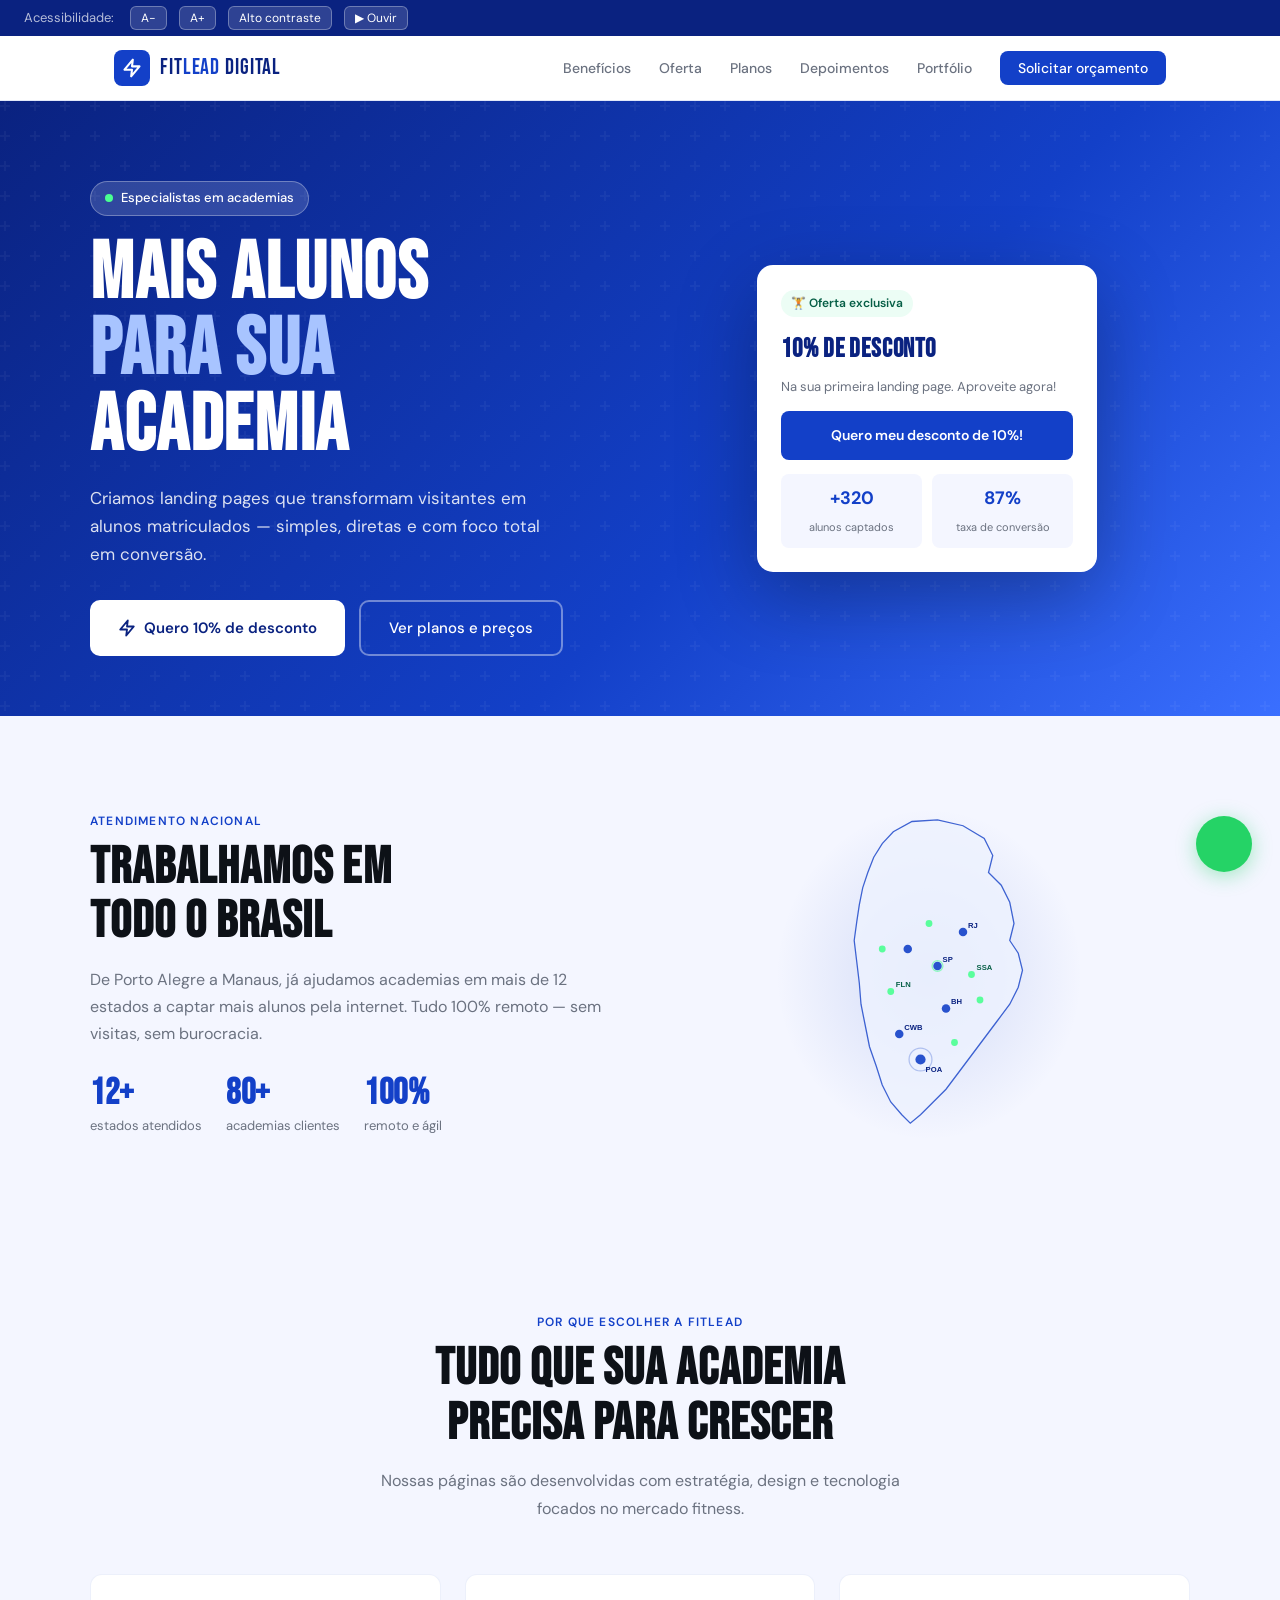
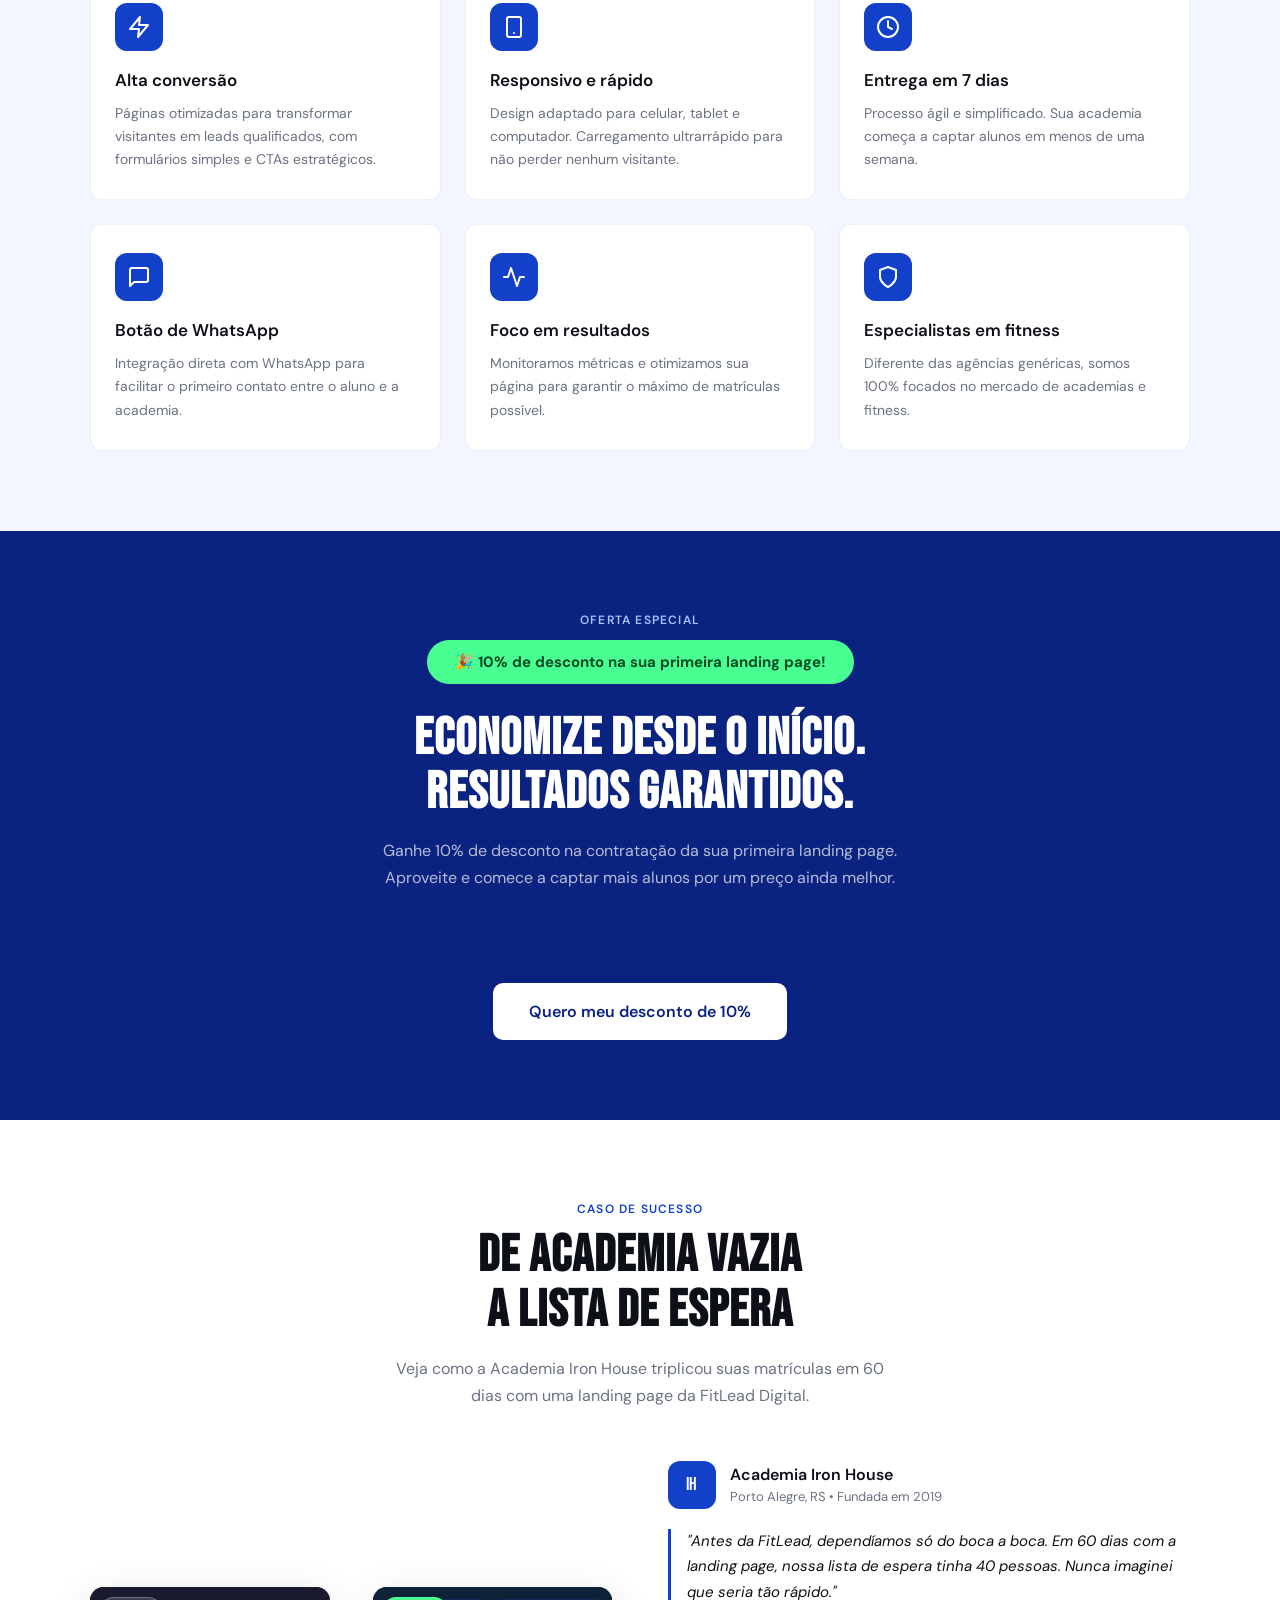
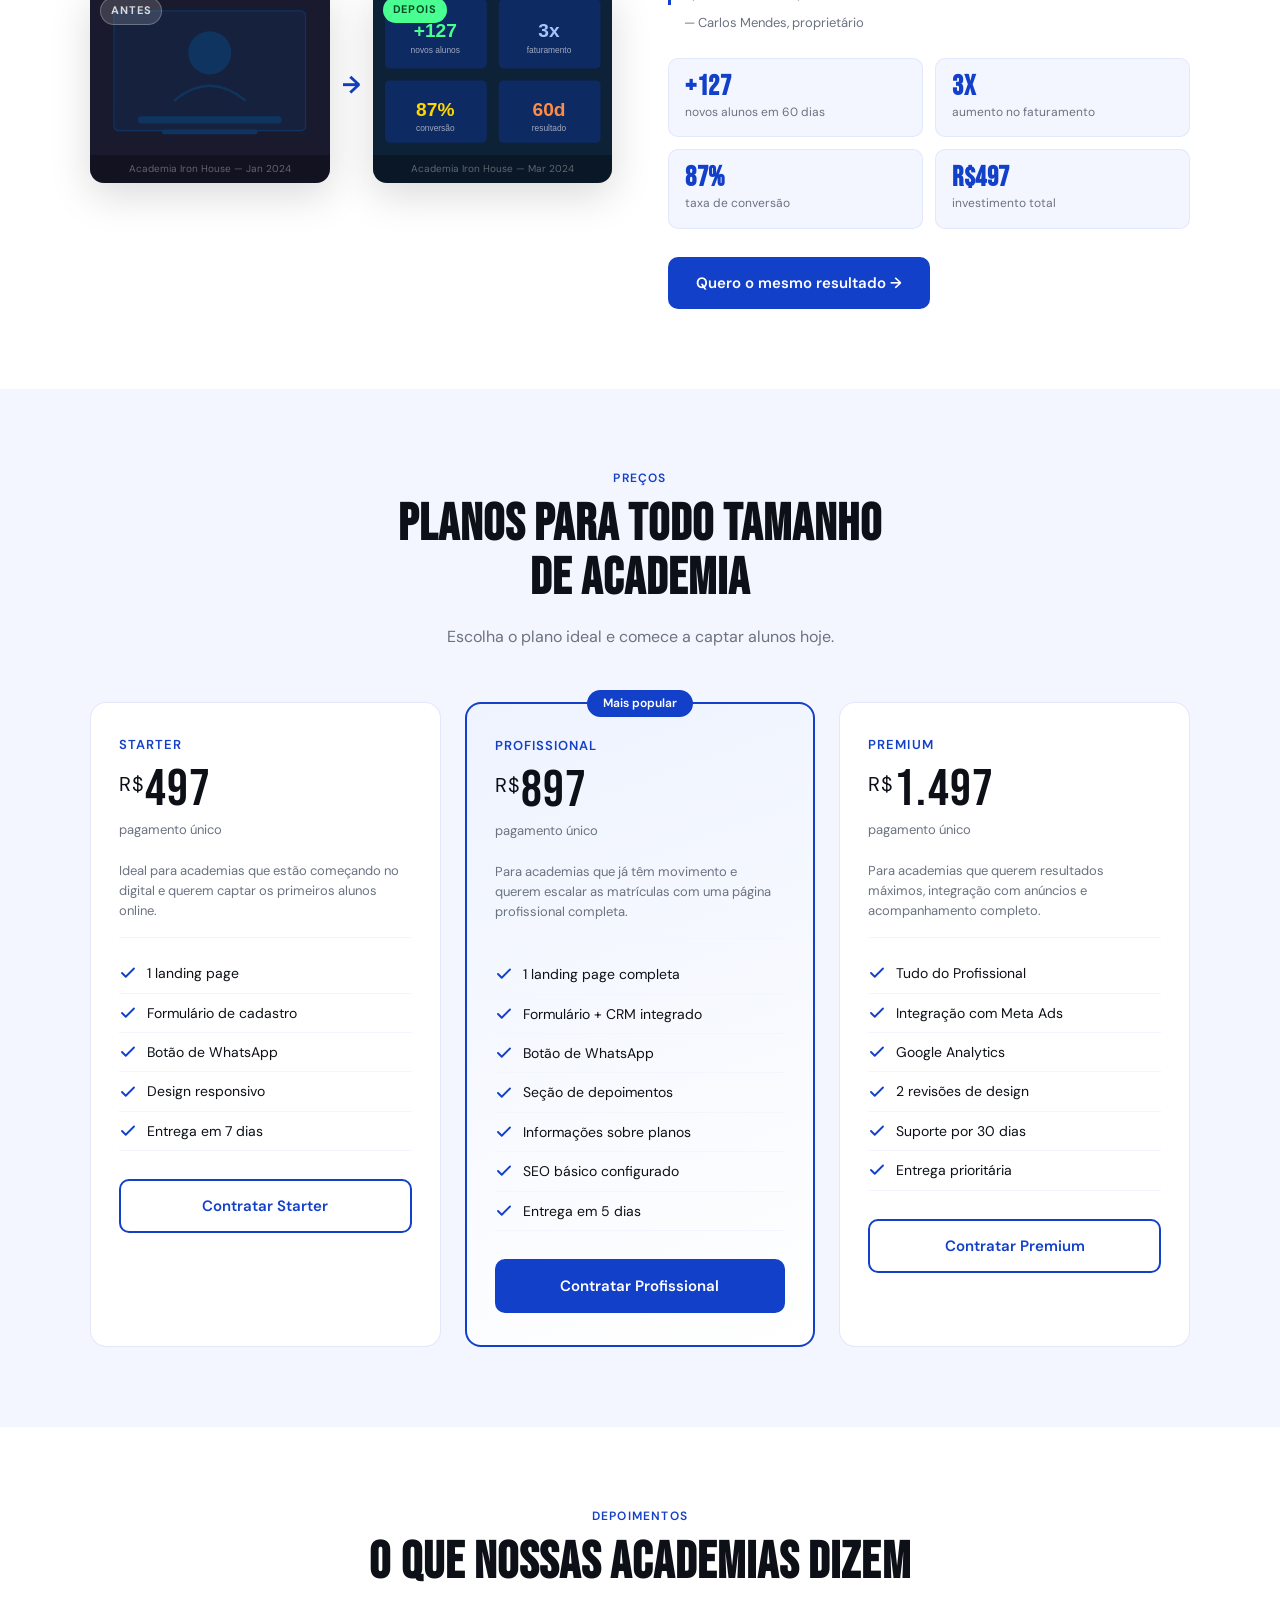
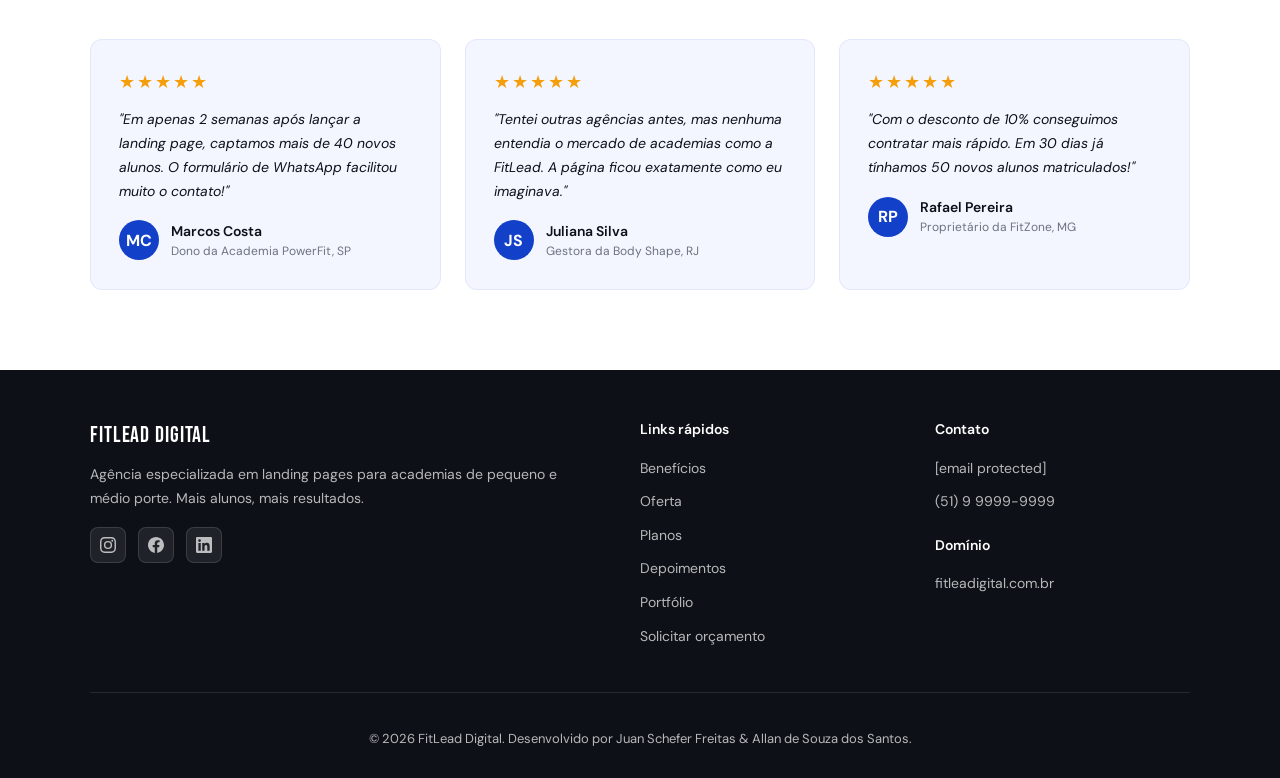
==== commit c8523051: "Add files via upload" ====
--- a/index.html
+++ b/index.html
@@ -39,6 +39,7 @@
         <li><a href="#oferta">Oferta</a></li>
         <li><a href="#planos">Planos</a></li>
         <li><a href="#depoimentos">Depoimentos</a></li>
+        <li><a href="portfolio.html">Portfólio</a></li>
         <li><a href="formulario.html" class="nav-cta">Solicitar orçamento</a></li>
       </ul>
       <button class="hamburger" id="hamburger" aria-label="Abrir menu" aria-expanded="false" aria-controls="mobile-menu">
@@ -50,6 +51,7 @@
       <a href="#oferta">Oferta</a>
       <a href="#planos">Planos</a>
       <a href="#depoimentos">Depoimentos</a>
+      <a href="portfolio.html">Portfólio</a>
       <a href="formulario.html">Solicitar orçamento</a>
     </nav>
   </header>
@@ -82,6 +84,66 @@
               <div class="mock-stat"><strong>87%</strong><span>taxa de conversão</span></div>
             </div>
           </div>
+        </div>
+      </div>
+    </section>
+
+
+    <!-- Atendimento nacional -->
+    <section id="brasil" aria-labelledby="brasil-heading">
+      <div class="container brasil-wrap">
+        <div class="brasil-text">
+          <p class="section-tag">Atendimento nacional</p>
+          <h2 id="brasil-heading" class="section-title">Trabalhamos em<br>todo o Brasil</h2>
+          <p class="section-sub">De Porto Alegre a Manaus, já ajudamos academias em mais de 12 estados a captar mais alunos pela internet. Tudo 100% remoto — sem visitas, sem burocracia.</p>
+          <div class="brasil-stats">
+            <div class="brasil-stat"><strong>12+</strong><span>estados atendidos</span></div>
+            <div class="brasil-stat"><strong>80+</strong><span>academias clientes</span></div>
+            <div class="brasil-stat"><strong>100%</strong><span>remoto e ágil</span></div>
+          </div>
+        </div>
+        <div class="brasil-mapa" aria-hidden="true">
+          <svg viewBox="0 0 400 420" xmlns="http://www.w3.org/2000/svg">
+            <defs>
+              <radialGradient id="mapglow" cx="50%" cy="50%" r="50%">
+                <stop offset="0%" stop-color="#1340C8" stop-opacity="0.15"/>
+                <stop offset="100%" stop-color="#1340C8" stop-opacity="0"/>
+              </radialGradient>
+            </defs>
+            <ellipse cx="200" cy="210" rx="180" ry="195" fill="url(#mapglow)"/>
+            <!-- Silhueta simplificada do Brasil -->
+            <path d="M180 30 L210 28 L240 35 L265 50 L275 70 L270 90 L285 105 L295 125 L300 150 L295 170 L305 185 L310 205 L305 225 L295 245 L280 265 L265 285 L250 305 L235 325 L220 345 L205 360 L190 375 L178 385 L168 375 L155 360 L145 340 L138 318 L130 295 L125 270 L120 245 L118 220 L115 195 L112 170 L115 148 L118 128 L122 108 L128 90 L135 72 L145 56 L158 42 Z" fill="#EEF3FF" stroke="#1340C8" stroke-width="1.5" opacity="0.8"/>
+            <!-- Pontos de cidades -->
+            <circle cx="190" cy="310" r="6" fill="#1340C8" opacity="0.9"/>
+            <circle cx="210" cy="200" r="5" fill="#1340C8" opacity="0.9"/>
+            <circle cx="240" cy="160" r="5" fill="#1340C8" opacity="0.9"/>
+            <circle cx="165" cy="280" r="5" fill="#1340C8" opacity="0.9"/>
+            <circle cx="220" cy="250" r="5" fill="#1340C8" opacity="0.9"/>
+            <circle cx="175" cy="180" r="5" fill="#1340C8" opacity="0.9"/>
+            <circle cx="250" cy="210" r="4" fill="#4AFF91" opacity="0.9"/>
+            <circle cx="155" cy="230" r="4" fill="#4AFF91" opacity="0.9"/>
+            <circle cx="200" cy="150" r="4" fill="#4AFF91" opacity="0.9"/>
+            <circle cx="230" cy="290" r="4" fill="#4AFF91" opacity="0.9"/>
+            <circle cx="145" cy="180" r="4" fill="#4AFF91" opacity="0.9"/>
+            <circle cx="260" cy="240" r="4" fill="#4AFF91" opacity="0.9"/>
+            <!-- Pulso animado -->
+            <circle cx="190" cy="310" r="12" fill="none" stroke="#1340C8" stroke-width="1.5" opacity="0.4">
+              <animate attributeName="r" values="8;18;8" dur="2s" repeatCount="indefinite"/>
+              <animate attributeName="opacity" values="0.6;0;0.6" dur="2s" repeatCount="indefinite"/>
+            </circle>
+            <circle cx="210" cy="200" r="10" fill="none" stroke="#4AFF91" stroke-width="1.5" opacity="0.4">
+              <animate attributeName="r" values="6;16;6" dur="2.5s" repeatCount="indefinite"/>
+              <animate attributeName="opacity" values="0.6;0;0.6" dur="2.5s" repeatCount="indefinite"/>
+            </circle>
+            <!-- Labels -->
+            <text x="196" y="325" font-size="9" fill="#0A2280" font-family="sans-serif" font-weight="bold">POA</text>
+            <text x="216" y="195" font-size="9" fill="#0A2280" font-family="sans-serif" font-weight="bold">SP</text>
+            <text x="246" y="155" font-size="9" fill="#0A2280" font-family="sans-serif" font-weight="bold">RJ</text>
+            <text x="171" y="275" font-size="9" fill="#0A2280" font-family="sans-serif" font-weight="bold">CWB</text>
+            <text x="226" y="245" font-size="9" fill="#0A2280" font-family="sans-serif" font-weight="bold">BH</text>
+            <text x="256" y="205" font-size="9" fill="#065F46" font-family="sans-serif" font-weight="bold">SSA</text>
+            <text x="161" y="225" font-size="9" fill="#065F46" font-family="sans-serif" font-weight="bold">FLN</text>
+          </svg>
         </div>
       </div>
     </section>
@@ -227,6 +289,7 @@
             <p class="plan-name">Starter</p>
             <div class="plan-price"><sup>R$</sup>497</div>
             <p class="plan-period">pagamento único</p>
+            <p class="plan-desc">Ideal para academias que estão começando no digital e querem captar os primeiros alunos online.</p>
             <ul class="plan-features">
               <li>1 landing page</li>
               <li>Formulário de cadastro</li>
@@ -241,6 +304,7 @@
             <p class="plan-name">Profissional</p>
             <div class="plan-price"><sup>R$</sup>897</div>
             <p class="plan-period">pagamento único</p>
+            <p class="plan-desc">Para academias que já têm movimento e querem escalar as matrículas com uma página profissional completa.</p>
             <ul class="plan-features">
               <li>1 landing page completa</li>
               <li>Formulário + CRM integrado</li>
@@ -256,6 +320,7 @@
             <p class="plan-name">Premium</p>
             <div class="plan-price"><sup>R$</sup>1.497</div>
             <p class="plan-period">pagamento único</p>
+            <p class="plan-desc">Para academias que querem resultados máximos, integração com anúncios e acompanhamento completo.</p>
             <ul class="plan-features">
               <li>Tudo do Profissional</li>
               <li>Integração com Meta Ads</li>
@@ -333,13 +398,14 @@
             <li><a href="#oferta">Oferta</a></li>
             <li><a href="#planos">Planos</a></li>
             <li><a href="#depoimentos">Depoimentos</a></li>
+            <li><a href="portfolio.html">Portfólio</a></li>
             <li><a href="formulario.html">Solicitar orçamento</a></li>
           </ul>
         </div>
         <div class="footer-col">
           <h4>Contato</h4>
           <ul>
-            <li><a href="mailto:contato@fitleadigital.com.br">contato@fitleadigital.com.br</a></li>
+            <li><a href="/cdn-cgi/l/email-protection#9af9f5f4eefbeef5dafcf3eef6fffbfef3fdf3eefbf6b4f9f5f7b4f8e8"><span class="__cf_email__" data-cfemail="ccafa3a2b8adb8a38caaa5b8a0a9ada8a5aba5b8ada0e2afa3a1e2aebe">[email&#160;protected]</span></a></li>
             <li><a href="tel:+5551999999999">(51) 9 9999-9999</a></li>
           </ul>
           <h4 style="margin-top:20px;">Domínio</h4>
@@ -356,10 +422,4 @@
   <a href="https://wa.me/5551999999999?text=Ol%C3%A1!%20Quero%20saber%20mais%20sobre%20landing%20pages%20para%20minha%20academia."
      class="whatsapp-btn" aria-label="Fale conosco pelo WhatsApp" target="_blank" rel="noopener noreferrer">
     <svg xmlns="http://www.w3.org/2000/svg" viewBox="0 0 448 512" fill="white" aria-hidden="true">
-      <path d="M380.9 97.1C339 55.1 283.2 32 223.9 32c-122.4 0-222 99.6-222 222 0 39.1 10.2 77.3 29.6 111L0 480l117.7-30.9c32.4 17.7 68.9 27 106.1 27h.1c122.3 0 224.1-99.6 224.1-222 0-59.3-25.2-115-67.1-157zm-157 341.6c-33.2 0-65.7-8.9-94-25.7l-6.7-4-69.8 18.3L72 359.2l-4.4-7c-18.5-29.4-28.2-63.3-28.2-98.2 0-101.7 82.8-184.5 184.6-184.5 49.3 0 95.6 19.2 130.4 54.1 34.8 34.9 56.2 81.2 56.1 130.5 0 101.8-84.9 184.6-186.6 184.6zm101.2-138.2c-5.5-2.8-32.8-16.2-37.9-18-5.1-1.9-8.8-2.8-12.5 2.8-3.7 5.6-14.3 18-17.6 21.8-3.2 3.7-6.5 4.2-12 1.4-32.6-16.3-54-29.1-75.5-66-5.7-9.8 5.7-9.1 16.3-30.3 1.8-3.7.9-6.9-.5-9.7-1.4-2.8-12.5-30.1-17.1-41.2-4.5-10.8-9.1-9.3-12.5-9.5-3.2-.2-6.9-.2-10.6-.2-3.7 0-9.7 1.4-14.8 6.9-5.1 5.6-19.4 19-19.4 46.3 0 27.3 19.9 53.7 22.6 57.4 2.8 3.7 39.1 59.7 94.8 83.8 35.2 15.2 49 16.5 66.6 13.9 10.7-1.6 32.8-13.4 37.4-26.4 4.6-13 4.6-24.1 3.2-26.4-1.3-2.5-5-3.9-10.5-6.6z"/>
-    </svg>
-  </a>
-
-  <script src="js/main.js"></script>
-</body>
-</html>
+      <path d="M380.9 97.1C339 55.1 283.2 32 223.9 32c-122.4 0-222 99.6-222 222 0 39.1 10.2 77.3 29.6 111L0 480l117.7-30.9c32.4 17.7 68.9 27 106.1 27h.1c122.3 0 224.1-99.6 224.1-222 0-59.3-25.2-115-67.1-157zm-157 341.6c-33.2 0-65.7-8.9-94-25.7l-6.7-4-69.8 18.3L72 359.2l-4.4-7c-18.5-29.4-28.2-63.3-28.2-98.2 0-101.7 82.8-184.5 184.6-184.5 49.3 0 95.6 19.2 130.4 54.1 34.8 34.9 56.2 81.2 56.1 130.5 0 101.8-84.9 184.6-186.6 184.6zm101.2-138.2c-5.5-2.8-32.8-16.2-37.9-18-5.1-1.9-8.8-2.8-12.5 2.8-3.7 5.6-14.3 18-17.6 21.8-3.2 3.7-6.5 4.2-12 1.4-32.6-16.3-54-29.1-75.5-66-5.7-9.8 5.7-9.1 16.3-30.3 1.8-3.7.9-6.9-.5-9.7-1.4-2.8-12.5-30.1-17.1-41.2-4.5-10.8-9.1-9.3-12.5-9.5-3.2-.2-6.9-.2-10.6-.2-3.7 0-9.7 1.4-14.8 6.9-5.1 5.6-19.4 19-19.4 46.3 0 27.3 19.9 53.7 22.6 57.4 2.8 3.7 39.1 59.7 94.8 83.8 35.2 15.2 49 16.5 66.6 13.9 
--- a/css/style.css
+++ b/css/style.css
@@ -206,3 +206,20 @@
   .btn-primary, .btn-outline { width: 100%; justify-content: center; }
   .caso-stats { grid-template-columns: 1fr 1fr; }
 }
+
+/* ── Brasil ── */
+#brasil { background: var(--off-white); }
+.brasil-wrap { display: grid; grid-template-columns: 1fr 1fr; gap: 56px; align-items: center; }
+.brasil-stats { display: flex; gap: 24px; margin-top: 28px; flex-wrap: wrap; }
+.brasil-stat strong { display: block; font-family: var(--font-display); font-size: 36px; color: var(--blue); letter-spacing: 0.02em; line-height: 1; }
+.brasil-stat span { font-size: 13px; color: var(--gray); }
+.brasil-mapa { display: flex; justify-content: center; }
+.brasil-mapa svg { width: 100%; max-width: 340px; }
+
+/* Plan description */
+.plan-desc { font-size: 13px; color: var(--gray); line-height: 1.55; margin-bottom: 16px; padding-bottom: 16px; border-bottom: 1px solid var(--off-white); }
+
+@media (max-width: 900px) {
+  .brasil-wrap { grid-template-columns: 1fr; }
+  .brasil-mapa { display: none; }
+}
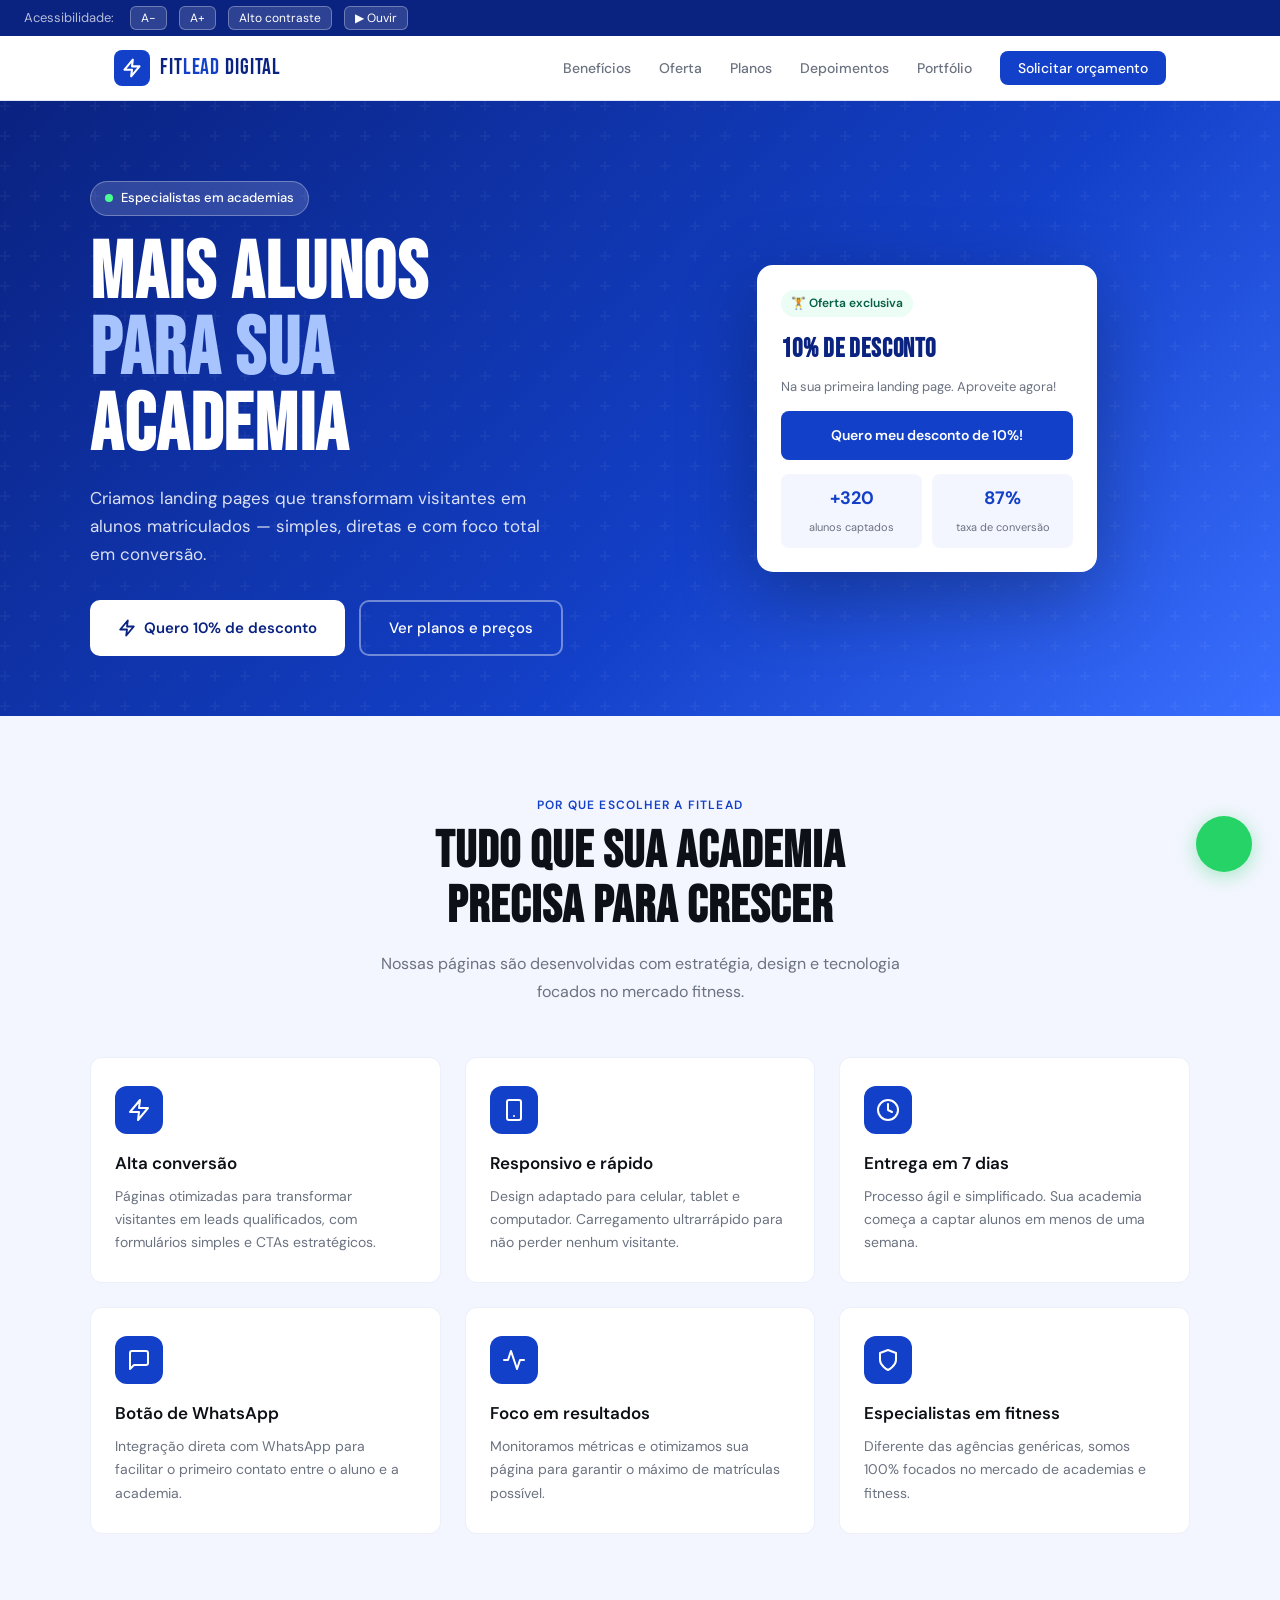
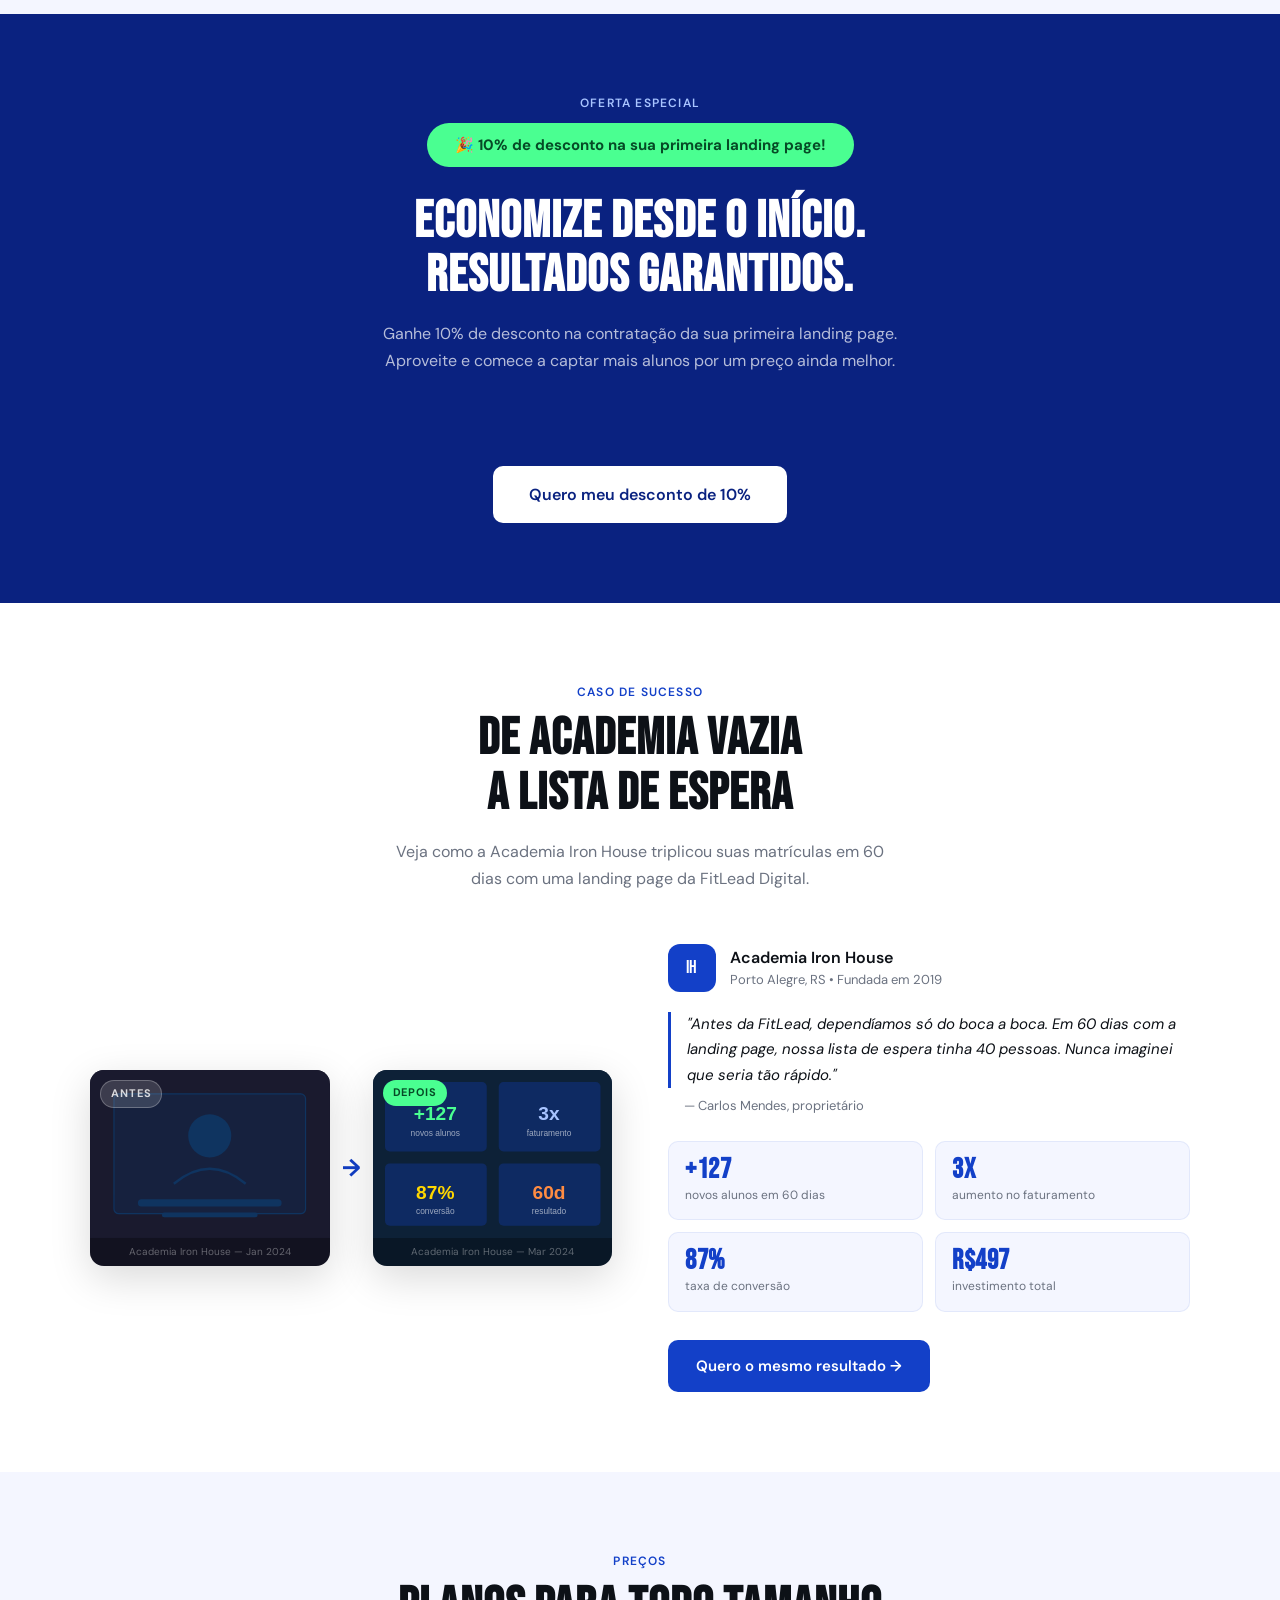
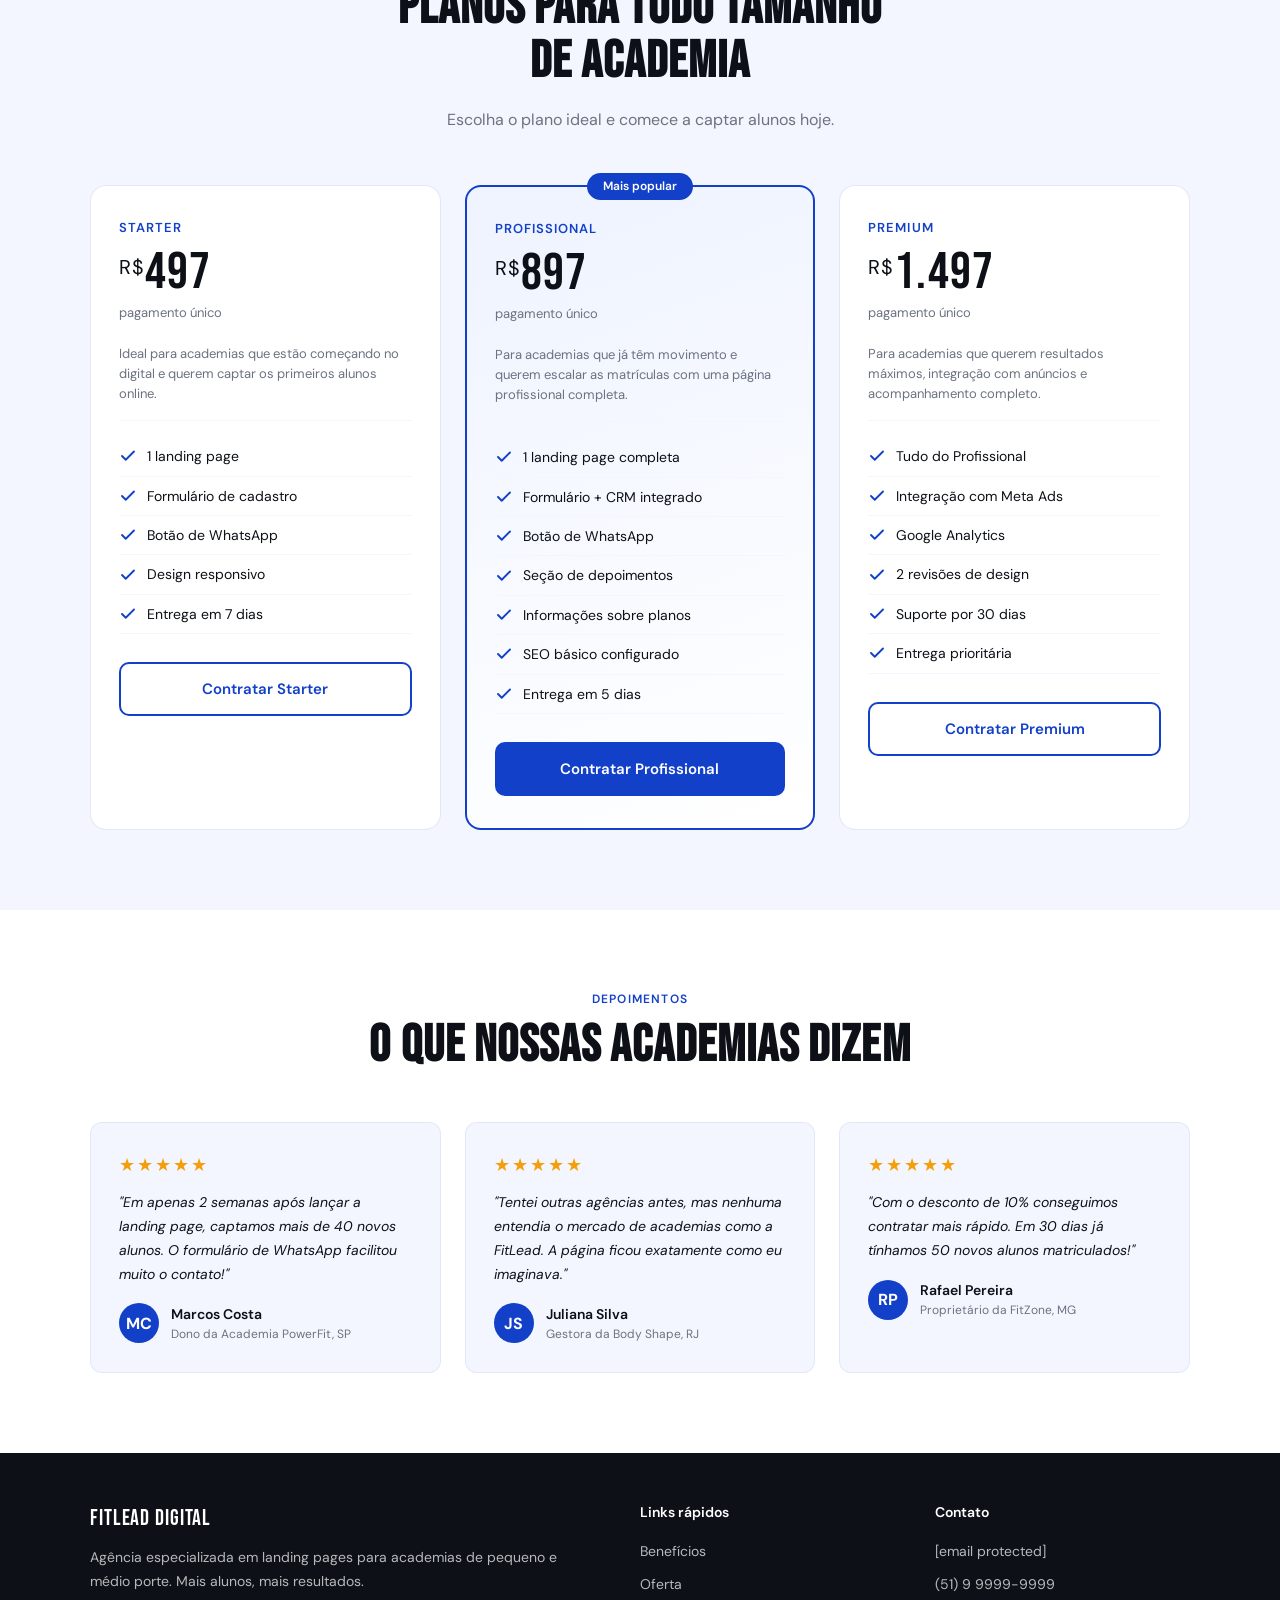
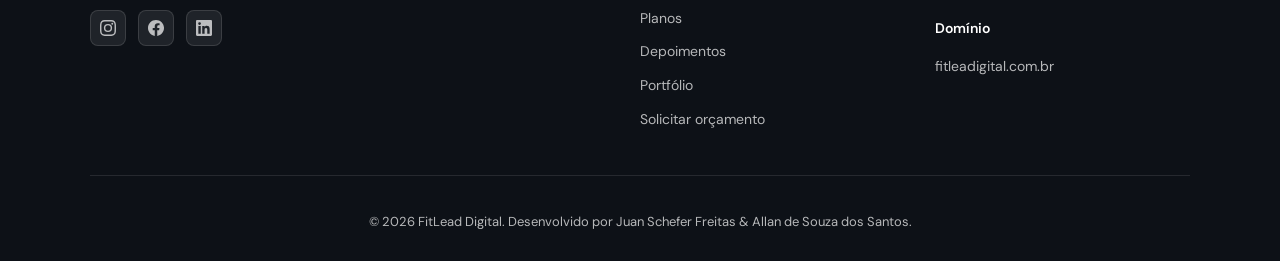
==== commit 2ac2007d: "Add files via upload" ====
--- a/index.html
+++ b/index.html
@@ -89,64 +89,6 @@
     </section>
 
 
-    <!-- Atendimento nacional -->
-    <section id="brasil" aria-labelledby="brasil-heading">
-      <div class="container brasil-wrap">
-        <div class="brasil-text">
-          <p class="section-tag">Atendimento nacional</p>
-          <h2 id="brasil-heading" class="section-title">Trabalhamos em<br>todo o Brasil</h2>
-          <p class="section-sub">De Porto Alegre a Manaus, já ajudamos academias em mais de 12 estados a captar mais alunos pela internet. Tudo 100% remoto — sem visitas, sem burocracia.</p>
-          <div class="brasil-stats">
-            <div class="brasil-stat"><strong>12+</strong><span>estados atendidos</span></div>
-            <div class="brasil-stat"><strong>80+</strong><span>academias clientes</span></div>
-            <div class="brasil-stat"><strong>100%</strong><span>remoto e ágil</span></div>
-          </div>
-        </div>
-        <div class="brasil-mapa" aria-hidden="true">
-          <svg viewBox="0 0 400 420" xmlns="http://www.w3.org/2000/svg">
-            <defs>
-              <radialGradient id="mapglow" cx="50%" cy="50%" r="50%">
-                <stop offset="0%" stop-color="#1340C8" stop-opacity="0.15"/>
-                <stop offset="100%" stop-color="#1340C8" stop-opacity="0"/>
-              </radialGradient>
-            </defs>
-            <ellipse cx="200" cy="210" rx="180" ry="195" fill="url(#mapglow)"/>
-            <!-- Silhueta simplificada do Brasil -->
-            <path d="M180 30 L210 28 L240 35 L265 50 L275 70 L270 90 L285 105 L295 125 L300 150 L295 170 L305 185 L310 205 L305 225 L295 245 L280 265 L265 285 L250 305 L235 325 L220 345 L205 360 L190 375 L178 385 L168 375 L155 360 L145 340 L138 318 L130 295 L125 270 L120 245 L118 220 L115 195 L112 170 L115 148 L118 128 L122 108 L128 90 L135 72 L145 56 L158 42 Z" fill="#EEF3FF" stroke="#1340C8" stroke-width="1.5" opacity="0.8"/>
-            <!-- Pontos de cidades -->
-            <circle cx="190" cy="310" r="6" fill="#1340C8" opacity="0.9"/>
-            <circle cx="210" cy="200" r="5" fill="#1340C8" opacity="0.9"/>
-            <circle cx="240" cy="160" r="5" fill="#1340C8" opacity="0.9"/>
-            <circle cx="165" cy="280" r="5" fill="#1340C8" opacity="0.9"/>
-            <circle cx="220" cy="250" r="5" fill="#1340C8" opacity="0.9"/>
-            <circle cx="175" cy="180" r="5" fill="#1340C8" opacity="0.9"/>
-            <circle cx="250" cy="210" r="4" fill="#4AFF91" opacity="0.9"/>
-            <circle cx="155" cy="230" r="4" fill="#4AFF91" opacity="0.9"/>
-            <circle cx="200" cy="150" r="4" fill="#4AFF91" opacity="0.9"/>
-            <circle cx="230" cy="290" r="4" fill="#4AFF91" opacity="0.9"/>
-            <circle cx="145" cy="180" r="4" fill="#4AFF91" opacity="0.9"/>
-            <circle cx="260" cy="240" r="4" fill="#4AFF91" opacity="0.9"/>
-            <!-- Pulso animado -->
-            <circle cx="190" cy="310" r="12" fill="none" stroke="#1340C8" stroke-width="1.5" opacity="0.4">
-              <animate attributeName="r" values="8;18;8" dur="2s" repeatCount="indefinite"/>
-              <animate attributeName="opacity" values="0.6;0;0.6" dur="2s" repeatCount="indefinite"/>
-            </circle>
-            <circle cx="210" cy="200" r="10" fill="none" stroke="#4AFF91" stroke-width="1.5" opacity="0.4">
-              <animate attributeName="r" values="6;16;6" dur="2.5s" repeatCount="indefinite"/>
-              <animate attributeName="opacity" values="0.6;0;0.6" dur="2.5s" repeatCount="indefinite"/>
-            </circle>
-            <!-- Labels -->
-            <text x="196" y="325" font-size="9" fill="#0A2280" font-family="sans-serif" font-weight="bold">POA</text>
-            <text x="216" y="195" font-size="9" fill="#0A2280" font-family="sans-serif" font-weight="bold">SP</text>
-            <text x="246" y="155" font-size="9" fill="#0A2280" font-family="sans-serif" font-weight="bold">RJ</text>
-            <text x="171" y="275" font-size="9" fill="#0A2280" font-family="sans-serif" font-weight="bold">CWB</text>
-            <text x="226" y="245" font-size="9" fill="#0A2280" font-family="sans-serif" font-weight="bold">BH</text>
-            <text x="256" y="205" font-size="9" fill="#065F46" font-family="sans-serif" font-weight="bold">SSA</text>
-            <text x="161" y="225" font-size="9" fill="#065F46" font-family="sans-serif" font-weight="bold">FLN</text>
-          </svg>
-        </div>
-      </div>
-    </section>
 
     <!-- Benefícios -->
     <section id="beneficios" aria-labelledby="beneficios-heading">
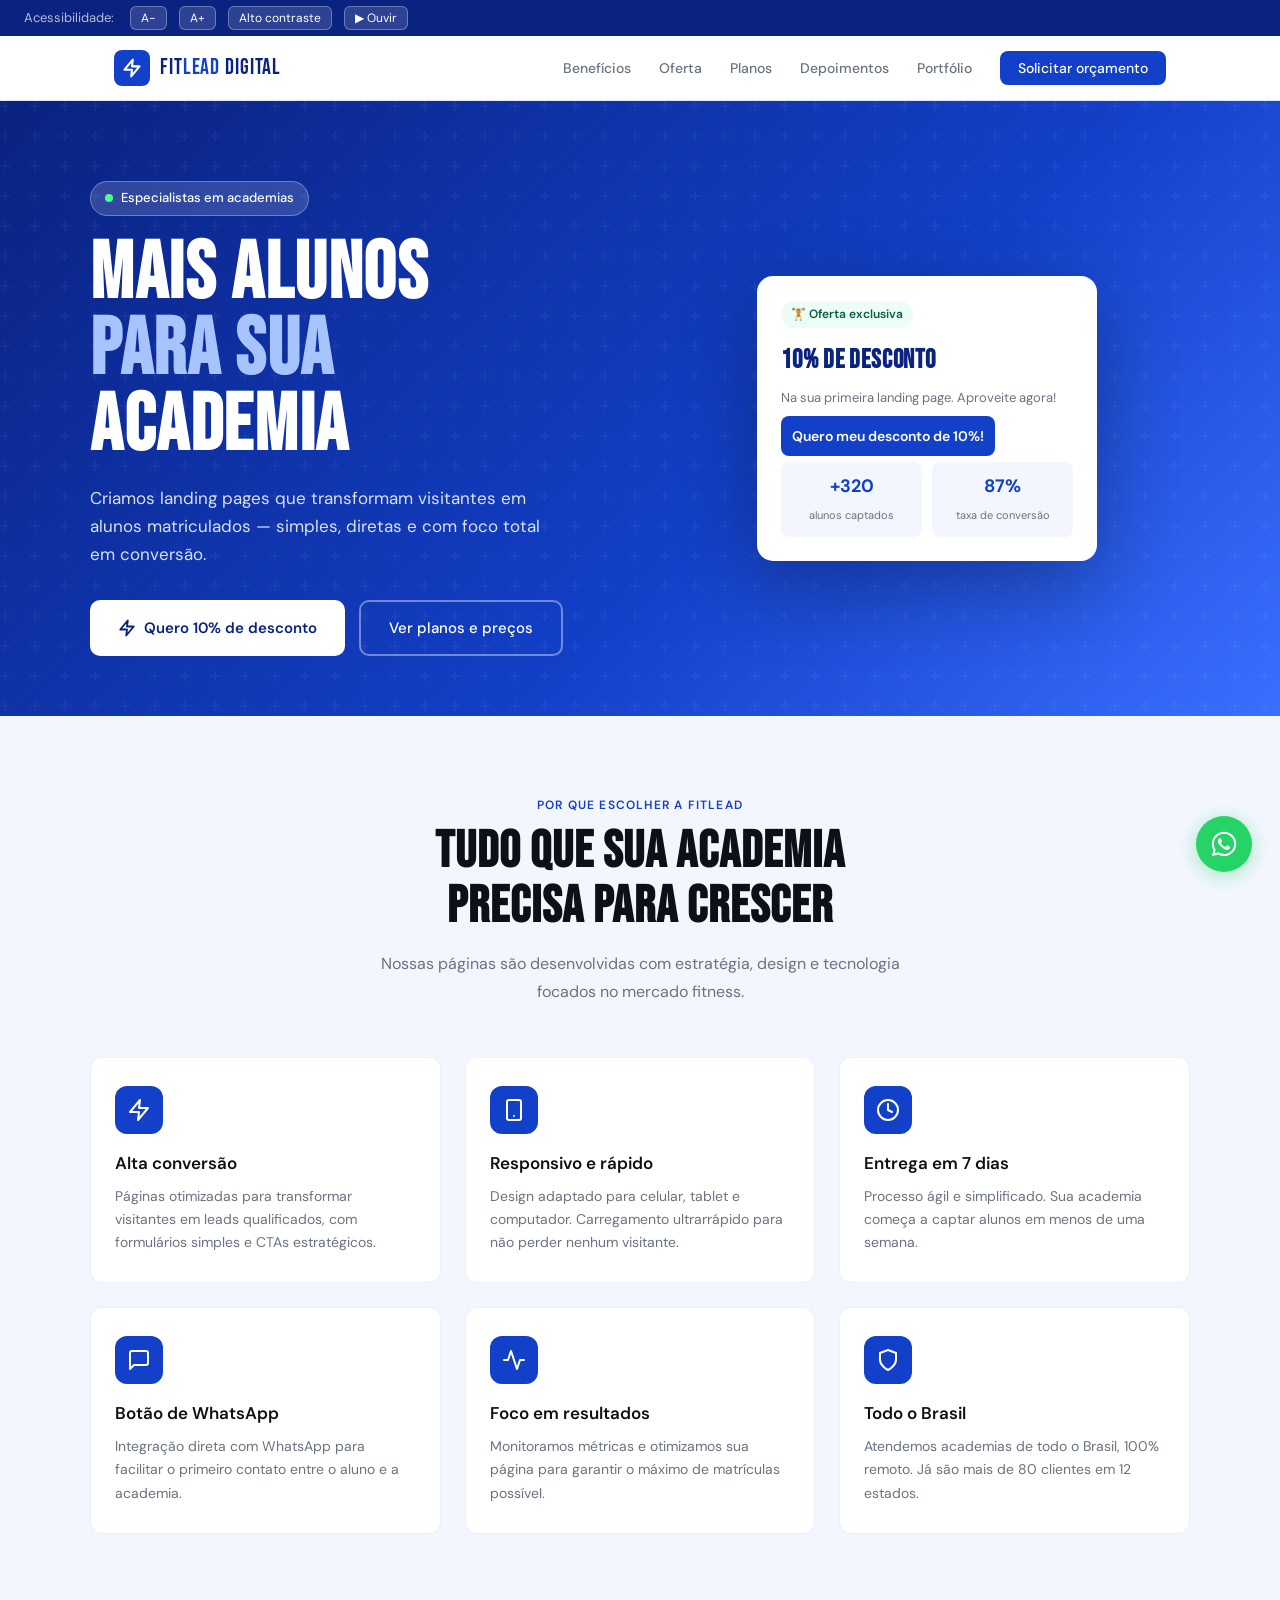
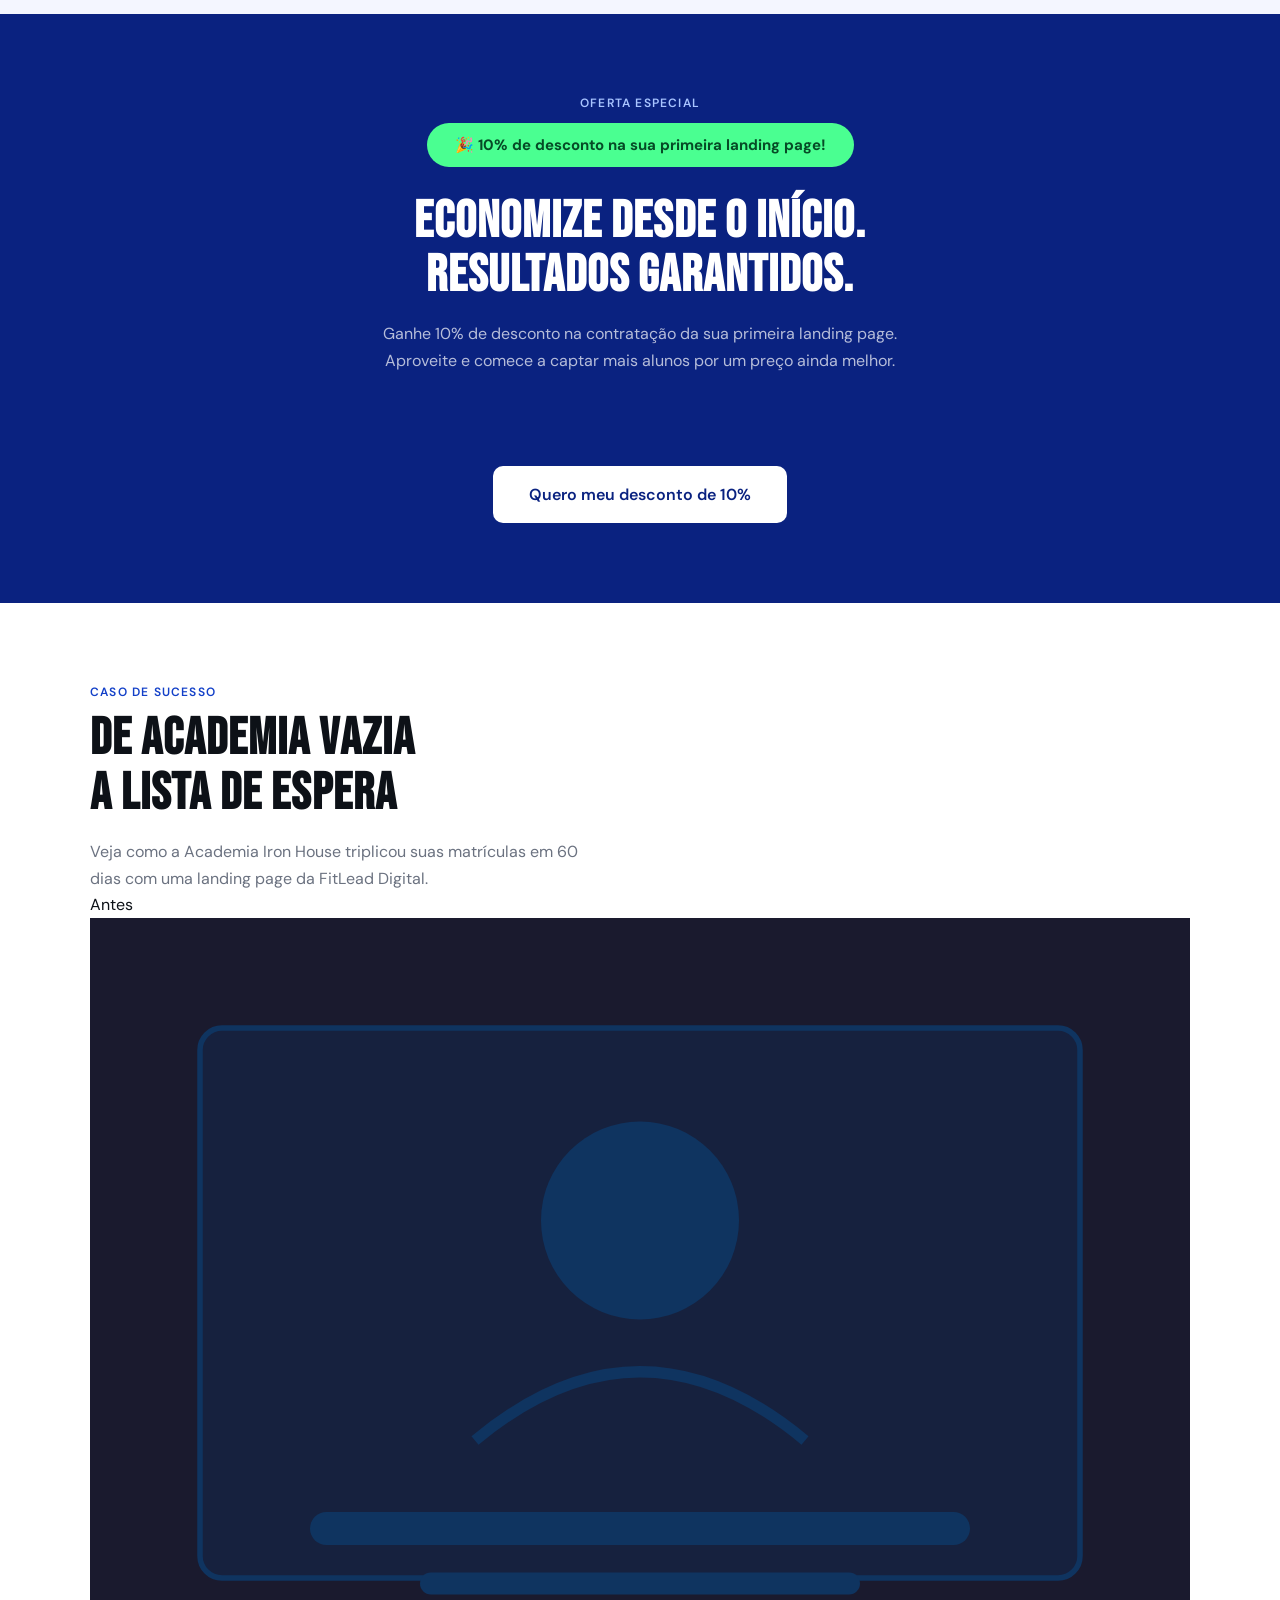
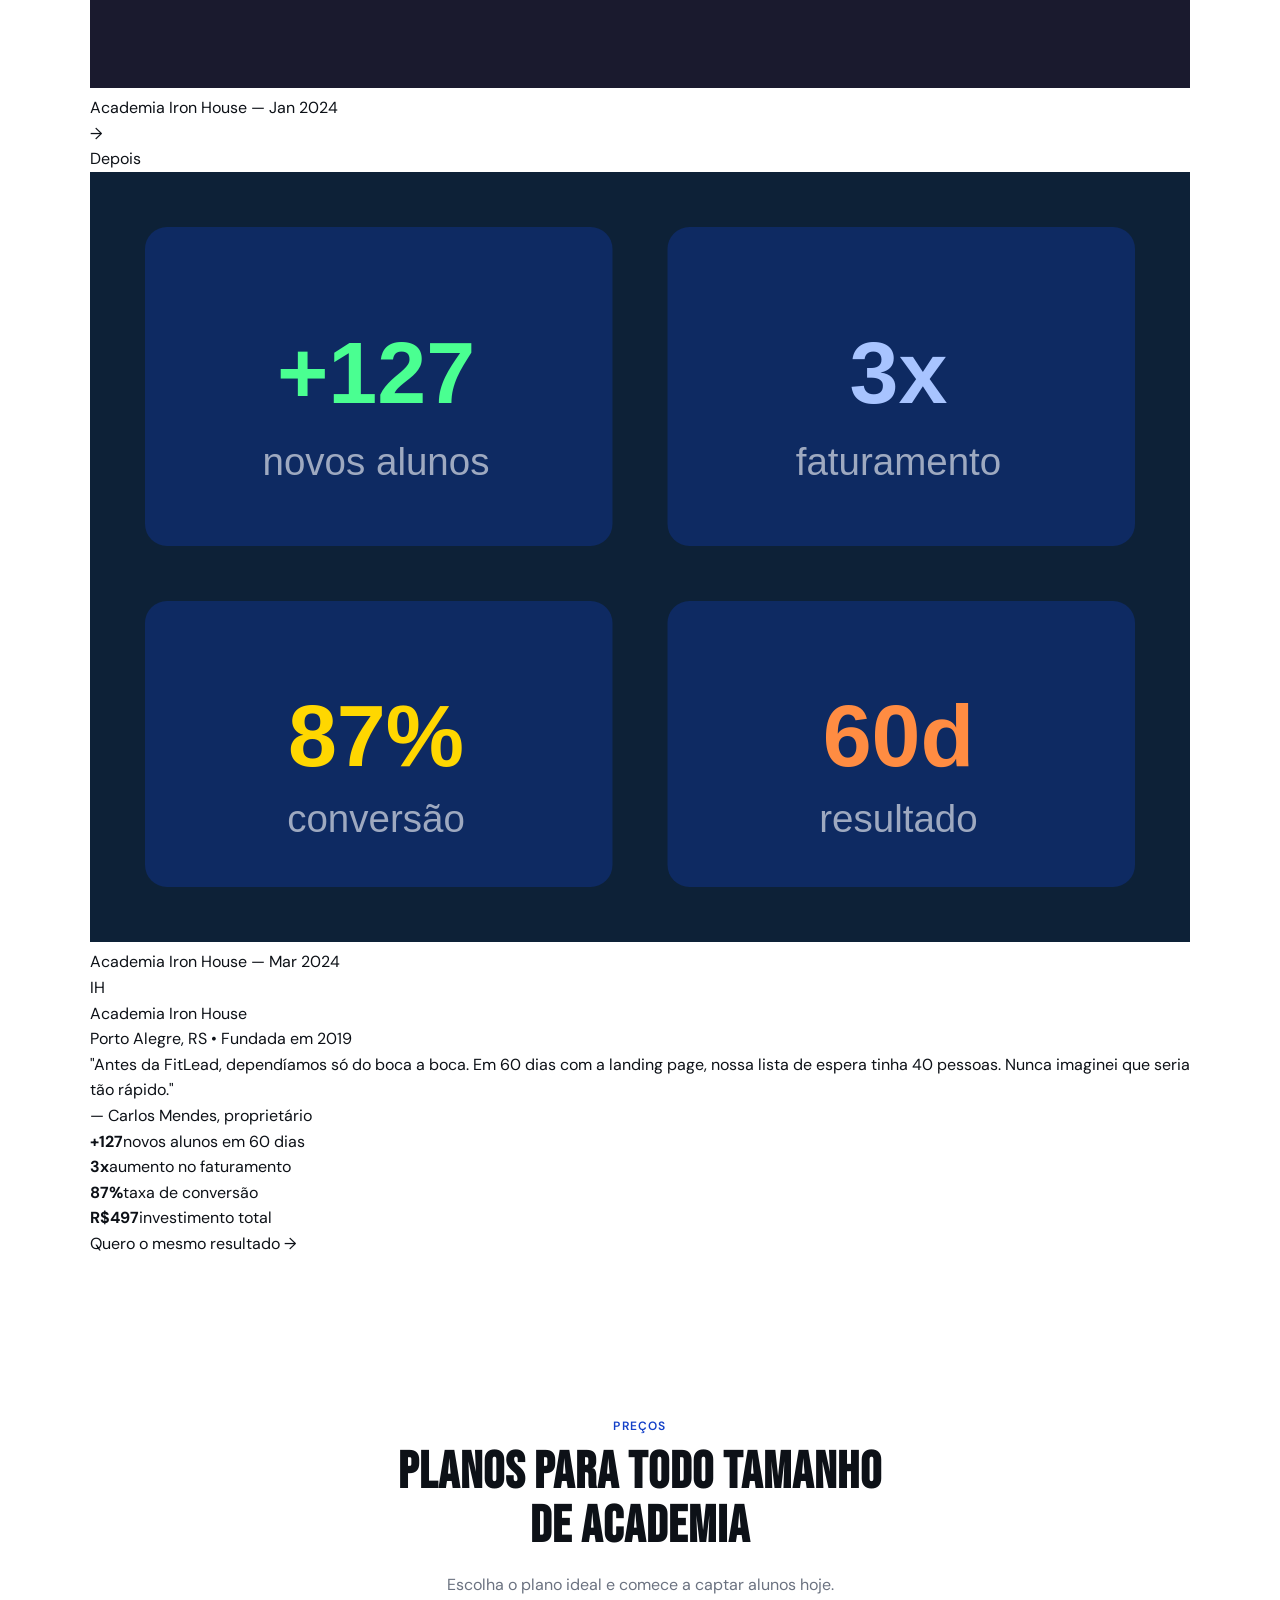
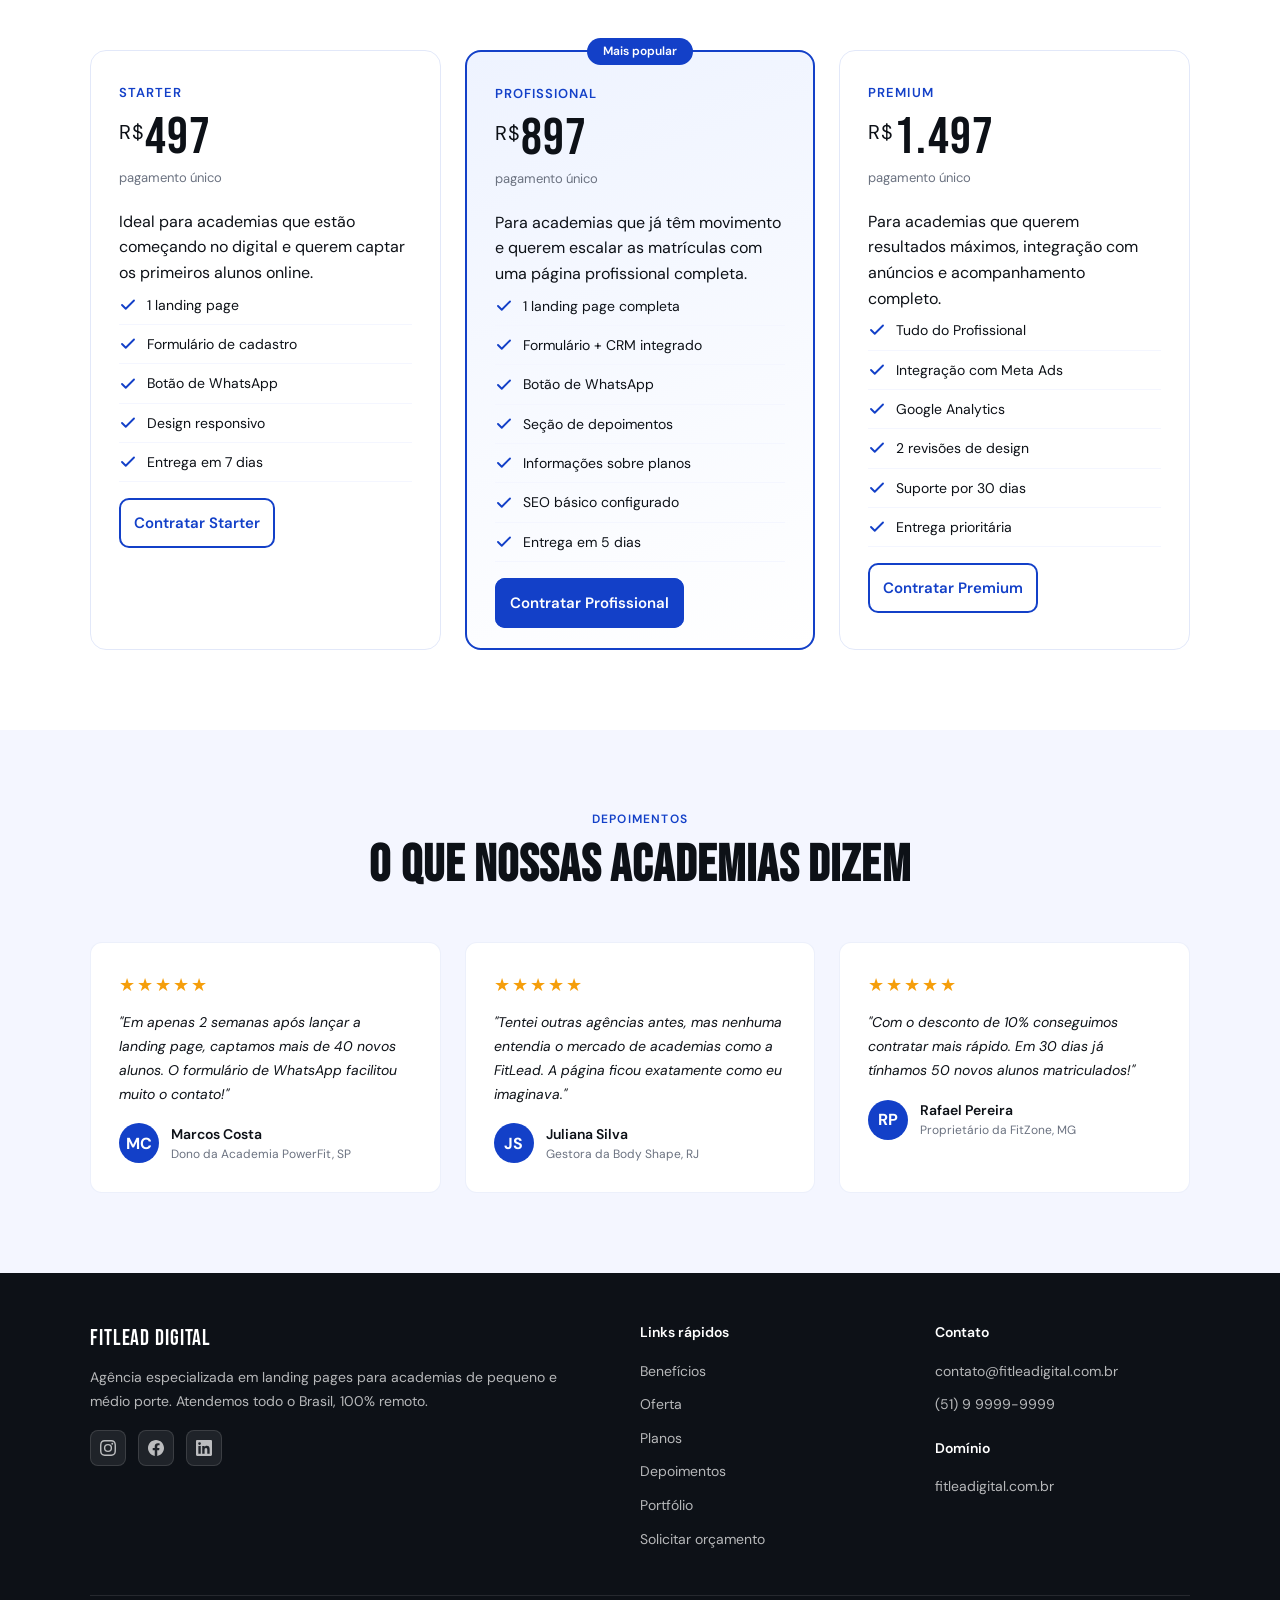
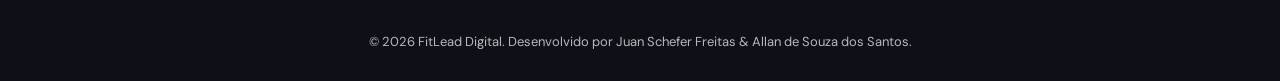
==== commit 2580ebc1: "Add files via upload" ====
--- a/index.html
+++ b/index.html
@@ -58,7 +58,6 @@
 
   <main id="conteudo-principal">
 
-    <!-- Hero -->
     <section id="hero" aria-labelledby="hero-heading">
       <div class="hero-inner">
         <div class="hero-content">
@@ -88,9 +87,6 @@
       </div>
     </section>
 
-
-
-    <!-- Benefícios -->
     <section id="beneficios" aria-labelledby="beneficios-heading">
       <div class="container">
         <div class="benefits-header">
@@ -126,14 +122,13 @@
           </article>
           <article class="benefit-card">
             <div class="benefit-icon" aria-hidden="true"><svg viewBox="0 0 24 24"><path d="M12 22s8-4 8-10V5l-8-3-8 3v7c0 6 8 10 8 10z"/></svg></div>
-            <h3>Especialistas em fitness</h3>
-            <p>Diferente das agências genéricas, somos 100% focados no mercado de academias e fitness.</p>
-          </article>
-        </div>
-      </div>
-    </section>
-
-    <!-- Oferta -->
+            <h3>Todo o Brasil</h3>
+            <p>Atendemos academias de todo o Brasil, 100% remoto. Já são mais de 80 clientes em 12 estados.</p>
+          </article>
+        </div>
+      </div>
+    </section>
+
     <section id="oferta" aria-labelledby="oferta-heading">
       <div class="container">
         <p class="section-tag">Oferta especial</p>
@@ -145,7 +140,6 @@
       </div>
     </section>
 
-    <!-- Caso de sucesso -->
     <section id="caso-sucesso" aria-labelledby="caso-heading">
       <div class="container">
         <div class="caso-header">
@@ -202,9 +196,7 @@
                 <p class="caso-cidade">Porto Alegre, RS • Fundada em 2019</p>
               </div>
             </div>
-            <blockquote class="caso-quote">
-              "Antes da FitLead, dependíamos só do boca a boca. Em 60 dias com a landing page, nossa lista de espera tinha 40 pessoas. Nunca imaginei que seria tão rápido."
-            </blockquote>
+            <blockquote class="caso-quote">"Antes da FitLead, dependíamos só do boca a boca. Em 60 dias com a landing page, nossa lista de espera tinha 40 pessoas. Nunca imaginei que seria tão rápido."</blockquote>
             <p class="caso-autor">— Carlos Mendes, proprietário</p>
             <div class="caso-stats">
               <div class="caso-stat"><strong>+127</strong><span>novos alunos em 60 dias</span></div>
@@ -218,7 +210,6 @@
       </div>
     </section>
 
-    <!-- Planos -->
     <section id="planos" aria-labelledby="planos-heading">
       <div class="container">
         <div class="plans-header">
@@ -277,7 +268,6 @@
       </div>
     </section>
 
-    <!-- Depoimentos -->
     <section id="depoimentos" aria-labelledby="dep-heading">
       <div class="container">
         <div class="dep-header">
@@ -320,7 +310,7 @@
       <div class="footer-top">
         <div class="footer-brand">
           <div class="logo-text" style="color:#fff;font-family:'Bebas Neue',sans-serif;font-size:22px;letter-spacing:0.04em;margin-bottom:10px;">FITLEAD DIGITAL</div>
-          <p>Agência especializada em landing pages para academias de pequeno e médio porte. Mais alunos, mais resultados.</p>
+          <p>Agência especializada em landing pages para academias de pequeno e médio porte. Atendemos todo o Brasil, 100% remoto.</p>
           <div class="social-links" aria-label="Redes sociais">
             <a href="#" class="social-link" aria-label="Instagram">
               <svg viewBox="0 0 24 24" fill="rgba(255,255,255,0.7)"><path d="M12 2.163c3.204 0 3.584.012 4.85.07 3.252.148 4.771 1.691 4.919 4.919.058 1.265.069 1.645.069 4.849 0 3.205-.012 3.584-.069 4.849-.149 3.225-1.664 4.771-4.919 4.919-1.266.058-1.644.07-4.85.07-3.204 0-3.584-.012-4.849-.07-3.26-.149-4.771-1.699-4.919-4.92-.058-1.265-.07-1.644-.07-4.849 0-3.204.013-3.583.07-4.849.149-3.227 1.664-4.771 4.919-4.919 1.266-.057 1.645-.069 4.849-.069zM12 0C8.741 0 8.333.014 7.053.072 2.695.272.273 2.69.073 7.052.014 8.333 0 8.741 0 12c0 3.259.014 3.668.072 4.948.2 4.358 2.618 6.78 6.98 6.98C8.333 23.986 8.741 24 12 24c3.259 0 3.668-.014 4.948-.072 4.354-.2 6.782-2.618 6.979-6.98.059-1.28.073-1.689.073-4.948 0-3.259-.014-3.667-.072-4.947-.196-4.354-2.617-6.78-6.979-6.98C15.668.014 15.259 0 12 0zm0 5.838a6.162 6.162 0 100 12.324 6.162 6.162 0 000-12.324zM12 16a4 4 0 110-8 4 4 0 010 8zm6.406-11.845a1.44 1.44 0 100 2.881 1.44 1.44 0 000-2.881z"/></svg>
@@ -347,7 +337,7 @@
         <div class="footer-col">
           <h4>Contato</h4>
           <ul>
-            <li><a href="/cdn-cgi/l/email-protection#9af9f5f4eefbeef5dafcf3eef6fffbfef3fdf3eefbf6b4f9f5f7b4f8e8"><span class="__cf_email__" data-cfemail="ccafa3a2b8adb8a38caaa5b8a0a9ada8a5aba5b8ada0e2afa3a1e2aebe">[email&#160;protected]</span></a></li>
+            <li><a href="mailto:contato@fitleadigital.com.br">contato@fitleadigital.com.br</a></li>
             <li><a href="tel:+5551999999999">(51) 9 9999-9999</a></li>
           </ul>
           <h4 style="margin-top:20px;">Domínio</h4>
@@ -360,8 +350,10 @@
     </div>
   </footer>
 
-  <!-- Botão WhatsApp fixo -->
-  <a href="https://wa.me/5551999999999?text=Ol%C3%A1!%20Quero%20saber%20mais%20sobre%20landing%20pages%20para%20minha%20academia."
-     class="whatsapp-btn" aria-label="Fale conosco pelo WhatsApp" target="_blank" rel="noopener noreferrer">
-    <svg xmlns="http://www.w3.org/2000/svg" viewBox="0 0 448 512" fill="white" aria-hidden="true">
-      <path d="M380.9 97.1C339 55.1 283.2 32 223.9 32c-122.4 0-222 99.6-222 222 0 39.1 10.2 77.3 29.6 111L0 480l117.7-30.9c32.4 17.7 68.9 27 106.1 27h.1c122.3 0 224.1-99.6 224.1-222 0-59.3-25.2-115-67.1-157zm-157 341.6c-33.2 0-65.7-8.9-94-25.7l-6.7-4-69.8 18.3L72 359.2l-4.4-7c-18.5-29.4-28.2-63.3-28.2-98.2 0-101.7 82.8-184.5 184.6-184.5 49.3 0 95.6 19.2 130.4 54.1 34.8 34.9 56.2 81.2 56.1 130.5 0 101.8-84.9 184.6-186.6 184.6zm101.2-138.2c-5.5-2.8-32.8-16.2-37.9-18-5.1-1.9-8.8-2.8-12.5 2.8-3.7 5.6-14.3 18-17.6 21.8-3.2 3.7-6.5 4.2-12 1.4-32.6-16.3-54-29.1-75.5-66-5.7-9.8 5.7-9.1 16.3-30.3 1.8-3.7.9-6.9-.5-9.7-1.4-2.8-12.5-30.1-17.1-41.2-4.5-10.8-9.1-9.3-12.5-9.5-3.2-.2-6.9-.2-10.6-.2-3.7 0-9.7 1.4-14.8 6.9-5.1 5.6-19.4 19-19.4 46.3 0 27.3 19.9 53.7 22.6 57.4 2.8 3.7 39.1 59.7 94.8 83.8 35.2 15.2 49 16.5 66.6 13.9 +  <a href="https://wa.me/5551999999999?text=Ol%C3%A1!%20Quero%20saber%20mais%20sobre%20landing%20pages%20para%20minha%20academia." class="whatsapp-btn" aria-label="Fale conosco pelo WhatsApp" target="_blank" rel="noopener noreferrer">
+    <svg xmlns="http://www.w3.org/2000/svg" viewBox="0 0 448 512" fill="white" aria-hidden="true"><path d="M380.9 97.1C339 55.1 283.2 32 223.9 32c-122.4 0-222 99.6-222 222 0 39.1 10.2 77.3 29.6 111L0 480l117.7-30.9c32.4 17.7 68.9 27 106.1 27h.1c122.3 0 224.1-99.6 224.1-222 0-59.3-25.2-115-67.1-157zm-157 341.6c-33.2 0-65.7-8.9-94-25.7l-6.7-4-69.8 18.3L72 359.2l-4.4-7c-18.5-29.4-28.2-63.3-28.2-98.2 0-101.7 82.8-184.5 184.6-184.5 49.3 0 95.6 19.2 130.4 54.1 34.8 34.9 56.2 81.2 56.1 130.5 0 101.8-84.9 184.6-186.6 184.6zm101.2-138.2c-5.5-2.8-32.8-16.2-37.9-18-5.1-1.9-8.8-2.8-12.5 2.8-3.7 5.6-14.3 18-17.6 21.8-3.2 3.7-6.5 4.2-12 1.4-32.6-16.3-54-29.1-75.5-66-5.7-9.8 5.7-9.1 16.3-30.3 1.8-3.7.9-6.9-.5-9.7-1.4-2.8-12.5-30.1-17.1-41.2-4.5-10.8-9.1-9.3-12.5-9.5-3.2-.2-6.9-.2-10.6-.2-3.7 0-9.7 1.4-14.8 6.9-5.1 5.6-19.4 19-19.4 46.3 0 27.3 19.9 53.7 22.6 57.4 2.8 3.7 39.1 59.7 94.8 83.8 35.2 15.2 49 16.5 66.6 13.9 10.7-1.6 32.8-13.4 37.4-26.4 4.6-13 4.6-24.1 3.2-26.4-1.3-2.5-5-3.9-10.5-6.6z"/></svg>
+  </a>
+
+  <script src="js/main.js"></script>
+</body>
+</html>
--- a/css/style.css
+++ b/css/style.css
@@ -1,198 +1,478 @@
+/* ── Reset & Variables ── */
 *, *::before, *::after { box-sizing: border-box; margin: 0; padding: 0; }
 
 :root {
-  --blue: #1340C8; --blue-dark: #0A2280; --white: #FFFFFF;
-  --off-white: #F4F6FF; --gray: #6B7280; --dark: #0D1117;
+  --blue:      #1340C8;
+  --blue-dark: #0A2280;
+  --blue-mid:  #1A52E0;
+  --white:     #FFFFFF;
+  --off-white: #F4F6FF;
+  --gray:      #6B7280;
+  --dark:      #0D1117;
   --font-display: 'Bebas Neue', sans-serif;
-  --font-body: 'DM Sans', sans-serif;
-  --radius: 12px; --transition: 0.25s ease; --font-scale: 1;
-}
-.high-contrast { --blue: #0000FF; --blue-dark: #000080; --white: #FFFFFF; --dark: #000000; --gray: #000000; --off-white: #FFFFFF; }
+  --font-body:    'DM Sans', sans-serif;
+  --radius:    12px;
+  --transition: 0.25s ease;
+  --font-scale: 1;
+}
+
+/* ── Accessibility: High contrast mode ── */
+.high-contrast {
+  --blue:      #0000FF;
+  --blue-dark: #000080;
+  --white:     #FFFFFF;
+  --dark:      #000000;
+  --gray:      #000000;
+  --off-white: #FFFFFF;
+}
 
 html { scroll-behavior: smooth; font-size: calc(16px * var(--font-scale)); }
-body { font-family: var(--font-body); background: var(--white); color: var(--dark); line-height: 1.6; overflow-x: hidden; }
+
+body {
+  font-family: var(--font-body);
+  background: var(--white);
+  color: var(--dark);
+  line-height: 1.6;
+  overflow-x: hidden;
+}
+
 img { max-width: 100%; height: auto; display: block; }
 a { color: inherit; text-decoration: none; }
 
-/* Acessibilidade */
-#a11y-bar { background: var(--blue-dark); color: var(--white); padding: 6px 24px; display: flex; align-items: center; gap: 12px; font-size: 13px; flex-wrap: wrap; }
+/* ── Accessibility toolbar ── */
+#a11y-bar {
+  background: var(--blue-dark);
+  color: var(--white);
+  padding: 6px 24px;
+  display: flex;
+  align-items: center;
+  gap: 12px;
+  font-size: 13px;
+  flex-wrap: wrap;
+}
 #a11y-bar span { margin-right: 4px; opacity: 0.7; }
-.a11y-btn { background: rgba(255,255,255,0.15); border: 1px solid rgba(255,255,255,0.3); color: var(--white); border-radius: 6px; padding: 3px 10px; cursor: pointer; font-size: 12px; font-family: var(--font-body); transition: background var(--transition); }
+.a11y-btn {
+  background: rgba(255,255,255,0.15);
+  border: 1px solid rgba(255,255,255,0.3);
+  color: var(--white);
+  border-radius: 6px;
+  padding: 3px 10px;
+  cursor: pointer;
+  font-size: 12px;
+  font-family: var(--font-body);
+  transition: background var(--transition);
+}
 .a11y-btn:hover, .a11y-btn:focus { background: rgba(255,255,255,0.3); outline: 2px solid var(--white); }
-.skip-link { position: absolute; top: -999px; left: 0; background: var(--blue); color: var(--white); padding: 8px 16px; border-radius: 0 0 8px 0; font-size: 14px; z-index: 9999; }
+
+/* ── Skip link ── */
+.skip-link {
+  position: absolute;
+  top: -999px;
+  left: 0;
+  background: var(--blue);
+  color: var(--white);
+  padding: 8px 16px;
+  border-radius: 0 0 8px 0;
+  font-size: 14px;
+  z-index: 9999;
+}
 .skip-link:focus { top: 0; }
 
-/* Header */
-header { position: sticky; top: 0; z-index: 100; background: var(--white); border-bottom: 1px solid rgba(19,64,200,0.12); }
-nav { max-width: 1100px; margin: 0 auto; padding: 0 24px; height: 64px; display: flex; align-items: center; justify-content: space-between; }
+/* ── Nav ── */
+header {
+  position: sticky;
+  top: 0;
+  z-index: 100;
+  background: var(--white);
+  border-bottom: 1px solid rgba(19,64,200,0.12);
+}
+nav {
+  max-width: 1100px;
+  margin: 0 auto;
+  padding: 0 24px;
+  height: 64px;
+  display: flex;
+  align-items: center;
+  justify-content: space-between;
+}
 .logo { display: flex; align-items: center; gap: 10px; }
-.logo-mark { width: 36px; height: 36px; background: var(--blue); border-radius: 8px; display: flex; align-items: center; justify-content: center; }
+.logo-mark {
+  width: 36px; height: 36px;
+  background: var(--blue);
+  border-radius: 8px;
+  display: flex; align-items: center; justify-content: center;
+}
 .logo-mark svg { width: 20px; height: 20px; }
-.logo-text { font-family: var(--font-display); font-size: 22px; letter-spacing: 0.04em; color: var(--blue-dark); }
+.logo-text {
+  font-family: var(--font-display);
+  font-size: 22px;
+  letter-spacing: 0.04em;
+  color: var(--blue-dark);
+}
 .logo-text span { color: var(--blue); }
+
 .nav-links { display: flex; gap: 28px; list-style: none; }
-.nav-links a { font-size: 14px; font-weight: 500; color: var(--gray); transition: color var(--transition); padding: 4px 0; border-bottom: 2px solid transparent; }
+.nav-links a {
+  font-size: 14px; font-weight: 500; color: var(--gray);
+  transition: color var(--transition);
+  padding: 4px 0; border-bottom: 2px solid transparent;
+}
 .nav-links a:hover, .nav-links a:focus { color: var(--blue); border-color: var(--blue); outline: none; }
-.nav-cta { background: var(--blue) !important; color: var(--white) !important; padding: 8px 18px !important; border-radius: 8px !important; border: none !important; }
-.nav-cta:hover, .nav-cta:focus { background: var(--blue-dark) !important; border-color: transparent !important; }
-
-.hamburger { display: none; flex-direction: column; gap: 5px; background: none; border: none; cursor: pointer; padding: 6px; border-radius: 6px; }
+.nav-cta {
+  background: var(--blue);
+  color: var(--white) !important;
+  padding: 8px 18px !important;
+  border-radius: 8px !important;
+  border: none !important;
+  transition: background var(--transition) !important;
+}
+.nav-cta:hover, .nav-cta:focus { background: var(--blue-dark) !important; color: var(--white) !important; }
+
+/* Hamburger */
+.hamburger {
+  display: none; flex-direction: column; gap: 5px;
+  background: none; border: none; cursor: pointer;
+  padding: 6px; border-radius: 6px;
+}
 .hamburger:focus { outline: 2px solid var(--blue); }
-.hamburger span { display: block; width: 24px; height: 2px; background: var(--dark); border-radius: 2px; transition: all 0.3s; }
+.hamburger span {
+  display: block; width: 24px; height: 2px;
+  background: var(--dark); border-radius: 2px; transition: all 0.3s;
+}
 .hamburger.open span:nth-child(1) { transform: translateY(7px) rotate(45deg); }
 .hamburger.open span:nth-child(2) { opacity: 0; }
 .hamburger.open span:nth-child(3) { transform: translateY(-7px) rotate(-45deg); }
-.mobile-menu { display: none; flex-direction: column; background: var(--white); border-top: 1px solid rgba(19,64,200,0.1); padding: 16px 24px; gap: 12px; }
+
+.mobile-menu {
+  display: none; flex-direction: column;
+  background: var(--white);
+  border-top: 1px solid rgba(19,64,200,0.1);
+  padding: 16px 24px; gap: 12px;
+}
 .mobile-menu.open { display: flex; }
-.mobile-menu a { font-size: 16px; font-weight: 500; color: var(--dark); padding: 8px 0; border-bottom: 1px solid var(--off-white); }
+.mobile-menu a {
+  font-size: 16px; font-weight: 500; color: var(--dark);
+  padding: 8px 0; border-bottom: 1px solid var(--off-white);
+}
 .mobile-menu a:last-child { border-bottom: none; }
 
-/* Hero */
-#hero { background: linear-gradient(135deg, var(--blue-dark) 0%, var(--blue) 60%, #3A6FFF 100%); color: var(--white); padding: 80px 24px 60px; position: relative; overflow: hidden; }
-#hero::before { content: ''; position: absolute; inset: 0; background: url("data:image/svg+xml,%3Csvg width='60' height='60' viewBox='0 0 60 60' xmlns='http://www.w3.org/2000/svg'%3E%3Cg fill='none' fill-rule='evenodd'%3E%3Cg fill='%23ffffff' fill-opacity='0.04'%3E%3Cpath d='M36 34v-4h-2v4h-4v2h4v4h2v-4h4v-2h-4zm0-30V0h-2v4h-4v2h4v4h2V6h4V4h-4zM6 34v-4H4v4H0v2h4v4h2v-4h4v-2H6zM6 4V0H4v4H0v2h4v4h2V6h4V4H6z'/%3E%3C/g%3E%3C/g%3E%3C/svg%3E"); }
-.hero-inner { max-width: 1100px; margin: 0 auto; display: grid; grid-template-columns: 1fr 1fr; gap: 48px; align-items: center; position: relative; z-index: 1; }
-.hero-badge { display: inline-flex; align-items: center; gap: 8px; background: rgba(255,255,255,0.15); border: 1px solid rgba(255,255,255,0.3); border-radius: 99px; padding: 6px 14px; font-size: 13px; font-weight: 500; margin-bottom: 20px; }
-.hero-badge::before { content: ''; width: 8px; height: 8px; border-radius: 50%; background: #4AFF91; }
-.hero-title { font-family: var(--font-display); font-size: clamp(48px, 7vw, 80px); line-height: 0.95; letter-spacing: 0.02em; margin-bottom: 20px; }
+/* ── Hero ── */
+#hero {
+  background: linear-gradient(135deg, var(--blue-dark) 0%, var(--blue) 60%, #3A6FFF 100%);
+  color: var(--white);
+  padding: 80px 24px 60px;
+  position: relative; overflow: hidden;
+}
+#hero::before {
+  content: '';
+  position: absolute; inset: 0;
+  background: url("data:image/svg+xml,%3Csvg width='60' height='60' viewBox='0 0 60 60' xmlns='http://www.w3.org/2000/svg'%3E%3Cg fill='none' fill-rule='evenodd'%3E%3Cg fill='%23ffffff' fill-opacity='0.04'%3E%3Cpath d='M36 34v-4h-2v4h-4v2h4v4h2v-4h4v-2h-4zm0-30V0h-2v4h-4v2h4v4h2V6h4V4h-4zM6 34v-4H4v4H0v2h4v4h2v-4h4v-2H6zM6 4V0H4v4H0v2h4v4h2V6h4V4H6z'/%3E%3C/g%3E%3C/g%3E%3C/svg%3E");
+}
+.hero-inner {
+  max-width: 1100px; margin: 0 auto;
+  display: grid; grid-template-columns: 1fr 1fr;
+  gap: 48px; align-items: center; position: relative; z-index: 1;
+}
+.hero-badge {
+  display: inline-flex; align-items: center; gap: 8px;
+  background: rgba(255,255,255,0.15);
+  border: 1px solid rgba(255,255,255,0.3);
+  border-radius: 99px; padding: 6px 14px;
+  font-size: 13px; font-weight: 500; margin-bottom: 20px;
+}
+.hero-badge::before {
+  content: ''; width: 8px; height: 8px;
+  border-radius: 50%; background: #4AFF91;
+}
+.hero-title {
+  font-family: var(--font-display);
+  font-size: clamp(48px, 7vw, 80px);
+  line-height: 0.95; letter-spacing: 0.02em; margin-bottom: 20px;
+}
 .hero-title em { font-style: normal; color: #A8C4FF; }
-.hero-subtitle { font-size: 17px; opacity: 0.85; max-width: 460px; margin-bottom: 32px; line-height: 1.65; }
+.hero-subtitle {
+  font-size: 17px; opacity: 0.85;
+  max-width: 460px; margin-bottom: 32px; line-height: 1.65;
+}
 .hero-actions { display: flex; gap: 14px; flex-wrap: wrap; }
-.btn-primary { background: var(--white); color: var(--blue-dark); font-weight: 600; font-size: 15px; padding: 14px 28px; border-radius: 10px; border: none; cursor: pointer; transition: all var(--transition); display: inline-flex; align-items: center; gap: 8px; font-family: var(--font-body); }
-.btn-primary:hover, .btn-primary:focus { background: var(--off-white); transform: translateY(-2px); outline: 3px solid rgba(255,255,255,0.4); }
-.btn-outline { background: transparent; color: var(--white); font-weight: 500; font-size: 15px; padding: 14px 28px; border-radius: 10px; border: 2px solid rgba(255,255,255,0.4); cursor: pointer; transition: all var(--transition); display: inline-flex; align-items: center; gap: 8px; }
-.btn-outline:hover, .btn-outline:focus { border-color: var(--white); background: rgba(255,255,255,0.1); outline: none; }
-
+
+.btn-primary {
+  background: var(--white); color: var(--blue-dark);
+  font-weight: 600; font-size: 15px; padding: 14px 28px;
+  border-radius: 10px; border: none; cursor: pointer;
+  transition: all var(--transition);
+  display: inline-flex; align-items: center; gap: 8px;
+}
+.btn-primary:hover, .btn-primary:focus {
+  background: var(--off-white);
+  transform: translateY(-2px);
+  outline: 3px solid rgba(255,255,255,0.4);
+}
+.btn-outline {
+  background: transparent; color: var(--white);
+  font-weight: 500; font-size: 15px; padding: 14px 28px;
+  border-radius: 10px; border: 2px solid rgba(255,255,255,0.4);
+  cursor: pointer; transition: all var(--transition);
+  display: inline-flex; align-items: center; gap: 8px;
+}
+.btn-outline:hover, .btn-outline:focus {
+  border-color: var(--white); background: rgba(255,255,255,0.1); outline: none;
+}
+
+/* Hero mock card */
 .hero-visual { display: flex; justify-content: center; }
-.mock-card { background: var(--white); border-radius: 16px; padding: 24px; width: 100%; max-width: 340px; box-shadow: 0 24px 80px rgba(0,0,0,0.3); }
-.mock-badge { background: #ECFDF5; color: #065F46; font-size: 12px; font-weight: 600; padding: 4px 10px; border-radius: 99px; display: inline-block; margin-bottom: 12px; }
-.mock-card h3 { font-family: var(--font-display); font-size: 26px; color: var(--blue-dark); margin-bottom: 6px; letter-spacing: 0.03em; }
+.mock-card {
+  background: var(--white); border-radius: 16px; padding: 24px;
+  width: 100%; max-width: 340px;
+  box-shadow: 0 24px 80px rgba(0,0,0,0.3);
+}
+.mock-badge {
+  background: #ECFDF5; color: #065F46;
+  font-size: 12px; font-weight: 600;
+  padding: 4px 10px; border-radius: 99px;
+  display: inline-block; margin-bottom: 12px;
+}
+.mock-card h3 {
+  font-family: var(--font-display); font-size: 26px;
+  color: var(--blue-dark); margin-bottom: 6px; letter-spacing: 0.03em;
+}
 .mock-card p { font-size: 13px; color: var(--gray); margin-bottom: 14px; }
-.mock-btn { background: var(--blue); color: var(--white); border: none; border-radius: 8px; padding: 13px; font-size: 14px; font-weight: 600; width: 100%; cursor: pointer; font-family: var(--font-body); transition: background var(--transition); display: block; text-align: center; }
-.mock-btn:hover { background: var(--blue-dark); }
+.mock-input {
+  background: var(--off-white); border: 1px solid #E5E7EB;
+  border-radius: 8px; padding: 10px 14px;
+  font-size: 13px; color: #9CA3AF; margin-bottom: 8px; width: 100%;
+}
+.mock-btn {
+  background: var(--blue); color: var(--white); border: none;
+  border-radius: 8px; padding: 11px; font-size: 14px;
+  font-weight: 600; width: 100%; cursor: default;
+}
 .mock-stats { display: flex; gap: 10px; margin-top: 14px; }
-.mock-stat { flex: 1; background: var(--off-white); border-radius: 8px; padding: 10px; text-align: center; }
+.mock-stat {
+  flex: 1; background: var(--off-white);
+  border-radius: 8px; padding: 10px; text-align: center;
+}
 .mock-stat strong { display: block; font-size: 18px; font-weight: 700; color: var(--blue); }
 .mock-stat span { font-size: 11px; color: var(--gray); }
 
-/* Seções */
+/* ── Sections shared ── */
 section { padding: 80px 24px; }
 .container { max-width: 1100px; margin: 0 auto; }
-.section-tag { font-size: 12px; font-weight: 600; letter-spacing: 0.1em; text-transform: uppercase; color: var(--blue); margin-bottom: 10px; }
-.section-title { font-family: var(--font-display); font-size: clamp(32px, 4.5vw, 52px); color: var(--dark); line-height: 1.05; margin-bottom: 16px; letter-spacing: 0.02em; }
+.section-tag {
+  font-size: 12px; font-weight: 600;
+  letter-spacing: 0.1em; text-transform: uppercase;
+  color: var(--blue); margin-bottom: 10px;
+}
+.section-title {
+  font-family: var(--font-display);
+  font-size: clamp(32px, 4.5vw, 52px);
+  color: var(--dark); line-height: 1.05;
+  margin-bottom: 16px; letter-spacing: 0.02em;
+}
 .section-sub { font-size: 16px; color: var(--gray); max-width: 520px; line-height: 1.7; }
 
-/* Benefícios */
+/* ── Benefits ── */
 #beneficios { background: var(--off-white); }
 .benefits-header { text-align: center; margin-bottom: 52px; }
 .benefits-header .section-sub { margin: 0 auto; }
 .benefits-grid { display: grid; grid-template-columns: repeat(3, 1fr); gap: 24px; }
-.benefit-card { background: var(--white); border-radius: var(--radius); padding: 28px 24px; border: 1px solid rgba(19,64,200,0.08); transition: transform var(--transition), box-shadow var(--transition); }
-.benefit-card:hover { transform: translateY(-4px); box-shadow: 0 12px 40px rgba(19,64,200,0.12); }
-.benefit-icon { width: 48px; height: 48px; background: var(--blue); border-radius: 12px; display: flex; align-items: center; justify-content: center; margin-bottom: 16px; }
+.benefit-card {
+  background: var(--white); border-radius: var(--radius);
+  padding: 28px 24px; border: 1px solid rgba(19,64,200,0.08);
+  transition: transform var(--transition), box-shadow var(--transition);
+}
+.benefit-card:hover {
+  transform: translateY(-4px);
+  box-shadow: 0 12px 40px rgba(19,64,200,0.12);
+}
+.benefit-icon {
+  width: 48px; height: 48px; background: var(--blue);
+  border-radius: 12px; display: flex; align-items: center;
+  justify-content: center; margin-bottom: 16px;
+}
 .benefit-icon svg { width: 24px; height: 24px; stroke: var(--white); fill: none; stroke-width: 2; stroke-linecap: round; stroke-linejoin: round; }
 .benefit-card h3 { font-size: 17px; font-weight: 600; margin-bottom: 8px; color: var(--dark); }
 .benefit-card p { font-size: 14px; color: var(--gray); line-height: 1.65; }
 
-/* Oferta */
+/* ── Oferta ── */
 #oferta { background: var(--blue-dark); color: var(--white); text-align: center; padding: 80px 24px; }
 #oferta .section-tag { color: #A8C4FF; }
 #oferta .section-title { color: var(--white); }
 #oferta .section-sub { color: rgba(255,255,255,0.7); margin: 0 auto 40px; }
-.oferta-badge { display: inline-block; background: #4AFF91; color: #064B26; font-size: 15px; font-weight: 700; padding: 10px 28px; border-radius: 99px; margin-bottom: 28px; animation: pulse 2s infinite; }
-@keyframes pulse { 0%, 100% { box-shadow: 0 0 0 0 rgba(74,255,145,0.4); } 50% { box-shadow: 0 0 0 12px rgba(74,255,145,0); } }
-
-/* Caso de sucesso */
-#caso-sucesso { background: var(--white); }
-.caso-header { text-align: center; margin-bottom: 52px; }
-.caso-header .section-sub { margin: 0 auto; }
-.caso-wrap { display: grid; grid-template-columns: 1fr 1fr; gap: 56px; align-items: center; }
-.caso-img-wrap { display: flex; align-items: center; gap: 12px; }
-.caso-img { flex: 1; border-radius: 14px; overflow: hidden; position: relative; box-shadow: 0 12px 40px rgba(0,0,0,0.15); }
-.caso-label { position: absolute; top: 10px; left: 10px; font-size: 11px; font-weight: 700; letter-spacing: 0.08em; text-transform: uppercase; padding: 4px 10px; border-radius: 99px; z-index: 2; }
-.caso-label.antes { background: rgba(255,255,255,0.15); color: rgba(255,255,255,0.8); border: 1px solid rgba(255,255,255,0.25); }
-.caso-label.depois { background: #4AFF91; color: #064B26; }
-.caso-img-inner { width: 100%; }
-.antes-bg { background: #1a1a2e; }
-.depois-bg { background: #0d2137; }
-.caso-img-inner svg { width: 100%; display: block; }
-.caso-placeholder-text { font-size: 10px; color: rgba(255,255,255,0.35); text-align: center; padding: 6px 8px; background: rgba(0,0,0,0.3); font-family: var(--font-body); }
-.caso-seta { font-size: 24px; color: var(--blue); flex-shrink: 0; font-weight: 700; }
-.caso-academia { display: flex; align-items: center; gap: 14px; margin-bottom: 20px; }
-.caso-logo-circle { width: 48px; height: 48px; border-radius: 12px; background: var(--blue); color: var(--white); font-family: var(--font-display); font-size: 18px; display: flex; align-items: center; justify-content: center; letter-spacing: 0.05em; flex-shrink: 0; }
-.caso-nome { font-size: 16px; font-weight: 600; color: var(--dark); }
-.caso-cidade { font-size: 13px; color: var(--gray); }
-.caso-quote { font-size: 15px; color: var(--dark); line-height: 1.7; font-style: italic; border-left: 3px solid var(--blue); padding-left: 16px; margin-bottom: 8px; }
-.caso-autor { font-size: 13px; color: var(--gray); margin-bottom: 24px; padding-left: 16px; }
-.caso-stats { display: grid; grid-template-columns: 1fr 1fr; gap: 12px; margin-bottom: 28px; }
-.caso-stat { background: var(--off-white); border-radius: 10px; padding: 14px 16px; border: 1px solid rgba(19,64,200,0.08); }
-.caso-stat strong { display: block; font-family: var(--font-display); font-size: 28px; color: var(--blue); letter-spacing: 0.02em; line-height: 1; }
-.caso-stat span { font-size: 12px; color: var(--gray); margin-top: 2px; display: block; }
-.btn-caso { display: inline-flex; align-items: center; background: var(--blue); color: var(--white); font-weight: 600; font-size: 15px; padding: 14px 28px; border-radius: 10px; transition: all var(--transition); font-family: var(--font-body); }
-.btn-caso:hover, .btn-caso:focus { background: var(--blue-dark); transform: translateY(-2px); box-shadow: 0 8px 24px rgba(19,64,200,0.3); outline: none; }
-
-/* Planos */
-#planos { background: var(--off-white); }
+.oferta-badge {
+  display: inline-block; background: #4AFF91; color: #064B26;
+  font-size: 15px; font-weight: 700; padding: 10px 28px;
+  border-radius: 99px; margin-bottom: 28px;
+  animation: pulse 2s infinite;
+}
+@keyframes pulse {
+  0%, 100% { box-shadow: 0 0 0 0 rgba(74,255,145,0.4); }
+  50%       { box-shadow: 0 0 0 12px rgba(74,255,145,0); }
+}
+
+/* ── Plans ── */
+#planos { background: var(--white); }
 .plans-header { text-align: center; margin-bottom: 52px; }
 .plans-grid { display: grid; grid-template-columns: repeat(3, 1fr); gap: 24px; }
-.plan-card { border: 1.5px solid rgba(19,64,200,0.12); border-radius: 16px; padding: 32px 28px; position: relative; transition: transform var(--transition), box-shadow var(--transition); background: var(--white); }
+.plan-card {
+  border: 1.5px solid rgba(19,64,200,0.12); border-radius: 16px;
+  padding: 32px 28px; position: relative;
+  transition: transform var(--transition), box-shadow var(--transition);
+}
 .plan-card:hover { transform: translateY(-4px); box-shadow: 0 16px 48px rgba(19,64,200,0.1); }
-.plan-card.featured { border-color: var(--blue); border-width: 2px; background: linear-gradient(160deg, #EEF3FF 0%, var(--white) 100%); }
-.plan-popular { position: absolute; top: -14px; left: 50%; transform: translateX(-50%); background: var(--blue); color: var(--white); font-size: 12px; font-weight: 600; padding: 4px 16px; border-radius: 99px; white-space: nowrap; }
-.plan-name { font-size: 13px; font-weight: 600; text-transform: uppercase; letter-spacing: 0.08em; color: var(--blue); margin-bottom: 8px; }
-.plan-price { font-family: var(--font-display); font-size: 52px; color: var(--dark); letter-spacing: 0.02em; line-height: 1; margin-bottom: 4px; }
+.plan-card.featured {
+  border-color: var(--blue); border-width: 2px;
+  background: linear-gradient(160deg, #EEF3FF 0%, var(--white) 100%);
+}
+.plan-popular {
+  position: absolute; top: -14px; left: 50%; transform: translateX(-50%);
+  background: var(--blue); color: var(--white);
+  font-size: 12px; font-weight: 600; padding: 4px 16px;
+  border-radius: 99px; white-space: nowrap;
+}
+.plan-name {
+  font-size: 13px; font-weight: 600; text-transform: uppercase;
+  letter-spacing: 0.08em; color: var(--blue); margin-bottom: 8px;
+}
+.plan-price {
+  font-family: var(--font-display); font-size: 52px;
+  color: var(--dark); letter-spacing: 0.02em; line-height: 1; margin-bottom: 4px;
+}
 .plan-price sup { font-size: 20px; vertical-align: top; margin-top: 10px; display: inline-block; font-family: var(--font-body); }
 .plan-period { font-size: 13px; color: var(--gray); margin-bottom: 20px; }
 .plan-features { list-style: none; margin-bottom: 28px; }
-.plan-features li { font-size: 14px; color: var(--dark); padding: 8px 0; border-bottom: 1px solid var(--off-white); display: flex; align-items: center; gap: 10px; }
-.plan-features li::before { content: ''; width: 18px; height: 18px; flex-shrink: 0; background: url("data:image/svg+xml,%3Csvg xmlns='http://www.w3.org/2000/svg' viewBox='0 0 24 24' fill='none' stroke='%231340C8' stroke-width='2.5' stroke-linecap='round' stroke-linejoin='round'%3E%3Cpolyline points='20 6 9 17 4 12'/%3E%3C/svg%3E") center/contain no-repeat; }
-.plan-btn { width: 100%; padding: 13px; border-radius: 10px; font-size: 15px; font-weight: 600; cursor: pointer; transition: all var(--transition); border: 2px solid var(--blue); font-family: var(--font-body); display: block; text-align: center; }
+.plan-features li {
+  font-size: 14px; color: var(--dark);
+  padding: 8px 0; border-bottom: 1px solid var(--off-white);
+  display: flex; align-items: center; gap: 10px;
+}
+.plan-features li::before {
+  content: ''; width: 18px; height: 18px; flex-shrink: 0;
+  background: url("data:image/svg+xml,%3Csvg xmlns='http://www.w3.org/2000/svg' viewBox='0 0 24 24' fill='none' stroke='%231340C8' stroke-width='2.5' stroke-linecap='round' stroke-linejoin='round'%3E%3Cpolyline points='20 6 9 17 4 12'/%3E%3C/svg%3E") center/contain no-repeat;
+}
+.plan-btn {
+  width: 100%; padding: 13px; border-radius: 10px;
+  font-size: 15px; font-weight: 600; cursor: pointer;
+  transition: all var(--transition); border: 2px solid var(--blue);
+}
 .plan-btn-outline { background: transparent; color: var(--blue); }
 .plan-btn-outline:hover, .plan-btn-outline:focus { background: var(--blue); color: var(--white); }
 .plan-btn-fill { background: var(--blue); color: var(--white); }
 .plan-btn-fill:hover, .plan-btn-fill:focus { background: var(--blue-dark); }
 
-/* Depoimentos */
-#depoimentos { background: var(--white); }
+/* ── Depoimentos ── */
+#depoimentos { background: var(--off-white); }
 .dep-header { text-align: center; margin-bottom: 48px; }
 .dep-grid { display: grid; grid-template-columns: repeat(3, 1fr); gap: 24px; }
-.dep-card { background: var(--off-white); border-radius: var(--radius); padding: 28px; border: 1px solid rgba(19,64,200,0.08); }
+.dep-card {
+  background: var(--white); border-radius: var(--radius);
+  padding: 28px; border: 1px solid rgba(19,64,200,0.08);
+}
 .dep-stars { color: #F59E0B; font-size: 18px; margin-bottom: 12px; letter-spacing: 2px; }
 .dep-text { font-size: 14px; color: var(--dark); line-height: 1.7; margin-bottom: 16px; font-style: italic; }
 .dep-author { display: flex; align-items: center; gap: 12px; }
-.dep-avatar { width: 40px; height: 40px; border-radius: 50%; background: var(--blue); display: flex; align-items: center; justify-content: center; font-size: 16px; font-weight: 700; color: var(--white); flex-shrink: 0; }
+.dep-avatar {
+  width: 40px; height: 40px; border-radius: 50%; background: var(--blue);
+  display: flex; align-items: center; justify-content: center;
+  font-size: 16px; font-weight: 700; color: var(--white); flex-shrink: 0;
+}
 .dep-name { font-size: 14px; font-weight: 600; color: var(--dark); }
 .dep-role { font-size: 12px; color: var(--gray); }
 
-/* WhatsApp */
-.whatsapp-btn { position: fixed; bottom: 28px; right: 28px; width: 56px; height: 56px; background: #25D366; border-radius: 50%; display: flex; align-items: center; justify-content: center; box-shadow: 0 4px 20px rgba(37,211,102,0.4); z-index: 200; transition: transform var(--transition), box-shadow var(--transition); }
-.whatsapp-btn:hover, .whatsapp-btn:focus { transform: scale(1.1); box-shadow: 0 8px 32px rgba(37,211,102,0.5); outline: 3px solid rgba(37,211,102,0.3); }
-.whatsapp-btn svg { width: 30px; height: 30px; }
-
-/* Footer */
+/* ── Formulário ── */
+#contato { background: var(--white); }
+.form-wrap { display: grid; grid-template-columns: 1fr 1fr; gap: 64px; align-items: center; }
+.form-info .section-title { margin-bottom: 12px; }
+.form-info p { font-size: 15px; color: var(--gray); line-height: 1.7; margin-bottom: 24px; }
+.form-highlight {
+  background: var(--off-white); border-left: 4px solid var(--blue);
+  padding: 16px 20px; border-radius: 0 8px 8px 0;
+  font-size: 14px; color: var(--dark);
+}
+form { display: flex; flex-direction: column; gap: 14px; }
+label { font-size: 13px; font-weight: 500; color: var(--dark); margin-bottom: 4px; display: block; }
+input[type="text"], input[type="email"], input[type="tel"], select, textarea {
+  width: 100%; padding: 12px 16px;
+  border: 1.5px solid #E5E7EB; border-radius: 10px;
+  font-size: 14px; font-family: var(--font-body); color: var(--dark);
+  background: var(--white);
+  transition: border-color var(--transition), box-shadow var(--transition);
+}
+input:focus, select:focus, textarea:focus {
+  outline: none; border-color: var(--blue);
+  box-shadow: 0 0 0 3px rgba(19,64,200,0.1);
+}
+textarea { min-height: 100px; resize: vertical; }
+.form-submit {
+  background: var(--blue); color: var(--white);
+  border: none; border-radius: 10px; padding: 14px;
+  font-size: 16px; font-weight: 600; cursor: pointer;
+  transition: all var(--transition);
+  display: flex; align-items: center; justify-content: center; gap: 8px;
+}
+.form-submit:hover, .form-submit:focus {
+  background: var(--blue-dark); transform: translateY(-1px);
+  box-shadow: 0 8px 24px rgba(19,64,200,0.3);
+  outline: 3px solid rgba(19,64,200,0.2);
+}
+.form-success {
+  display: none; text-align: center; padding: 32px;
+  background: #ECFDF5; border-radius: var(--radius);
+  border: 1.5px solid #6EE7B7;
+}
+.form-success.show { display: block; }
+.form-success h3 { font-size: 20px; font-weight: 600; color: #065F46; margin-bottom: 8px; }
+.form-success p { color: #047857; font-size: 14px; }
+
+/* ── WhatsApp button ── */
+.whatsapp-btn {
+  position: fixed; bottom: 28px; right: 28px;
+  width: 56px; height: 56px; background: #25D366;
+  border-radius: 50%; display: flex; align-items: center; justify-content: center;
+  box-shadow: 0 4px 20px rgba(37,211,102,0.4);
+  z-index: 200; transition: transform var(--transition), box-shadow var(--transition);
+  border: none; cursor: pointer;
+}
+.whatsapp-btn:hover, .whatsapp-btn:focus {
+  transform: scale(1.1); box-shadow: 0 8px 32px rgba(37,211,102,0.5);
+  outline: 3px solid rgba(37,211,102,0.3);
+}
+.whatsapp-btn svg { width: 28px; height: 28px; fill: var(--white); }
+
+/* ── Footer ── */
 footer { background: var(--dark); color: rgba(255,255,255,0.7); padding: 48px 24px 28px; }
 .footer-inner { max-width: 1100px; margin: 0 auto; }
-.footer-top { display: grid; grid-template-columns: 2fr 1fr 1fr; gap: 40px; margin-bottom: 36px; padding-bottom: 36px; border-bottom: 1px solid rgba(255,255,255,0.1); }
+.footer-top {
+  display: grid; grid-template-columns: 2fr 1fr 1fr; gap: 40px;
+  margin-bottom: 36px; padding-bottom: 36px;
+  border-bottom: 1px solid rgba(255,255,255,0.1);
+}
+.footer-brand .logo-text { color: var(--white); margin-bottom: 10px; }
 .footer-brand p { font-size: 14px; line-height: 1.7; }
 .footer-col h4 { font-size: 14px; font-weight: 600; color: var(--white); margin-bottom: 14px; }
 .footer-col ul { list-style: none; }
 .footer-col ul li { margin-bottom: 8px; }
 .footer-col ul li a { font-size: 14px; transition: color var(--transition); }
-.footer-col ul li a:hover { color: var(--white); }
+.footer-col ul li a:hover, .footer-col ul li a:focus { color: var(--white); }
 .social-links { display: flex; gap: 12px; margin-top: 16px; }
-.social-link { width: 36px; height: 36px; border-radius: 8px; background: rgba(255,255,255,0.08); border: 1px solid rgba(255,255,255,0.12); display: flex; align-items: center; justify-content: center; transition: background var(--transition); }
-.social-link:hover { background: var(--blue); }
-.social-link svg { width: 16px; height: 16px; }
+.social-link {
+  width: 36px; height: 36px; border-radius: 8px;
+  background: rgba(255,255,255,0.08); border: 1px solid rgba(255,255,255,0.12);
+  display: flex; align-items: center; justify-content: center;
+  transition: background var(--transition);
+}
+.social-link:hover, .social-link:focus { background: var(--blue); outline: 2px solid rgba(255,255,255,0.3); }
+.social-link svg { width: 16px; height: 16px; fill: rgba(255,255,255,0.7); }
 .footer-bottom { text-align: center; font-size: 13px; }
 
-/* Responsivo */
+/* ── Responsive ── */
 @media (max-width: 900px) {
   .hero-inner { grid-template-columns: 1fr; }
   .hero-visual { display: none; }
   .benefits-grid { grid-template-columns: 1fr 1fr; }
   .plans-grid { grid-template-columns: 1fr; max-width: 420px; margin: 0 auto; }
   .dep-grid { grid-template-columns: 1fr 1fr; }
-  .caso-wrap { grid-template-columns: 1fr; }
-  .caso-img-wrap { max-width: 480px; margin: 0 auto; }
+  .form-wrap { grid-template-columns: 1fr; }
   .footer-top { grid-template-columns: 1fr 1fr; }
 }
 @media (max-width: 600px) {
@@ -204,22 +484,4 @@
   .footer-top { grid-template-columns: 1fr; }
   .hero-actions { flex-direction: column; }
   .btn-primary, .btn-outline { width: 100%; justify-content: center; }
-  .caso-stats { grid-template-columns: 1fr 1fr; }
-}
-
-/* ── Brasil ── */
-#brasil { background: var(--off-white); }
-.brasil-wrap { display: grid; grid-template-columns: 1fr 1fr; gap: 56px; align-items: center; }
-.brasil-stats { display: flex; gap: 24px; margin-top: 28px; flex-wrap: wrap; }
-.brasil-stat strong { display: block; font-family: var(--font-display); font-size: 36px; color: var(--blue); letter-spacing: 0.02em; line-height: 1; }
-.brasil-stat span { font-size: 13px; color: var(--gray); }
-.brasil-mapa { display: flex; justify-content: center; }
-.brasil-mapa svg { width: 100%; max-width: 340px; }
-
-/* Plan description */
-.plan-desc { font-size: 13px; color: var(--gray); line-height: 1.55; margin-bottom: 16px; padding-bottom: 16px; border-bottom: 1px solid var(--off-white); }
-
-@media (max-width: 900px) {
-  .brasil-wrap { grid-template-columns: 1fr; }
-  .brasil-mapa { display: none; }
-}
+}
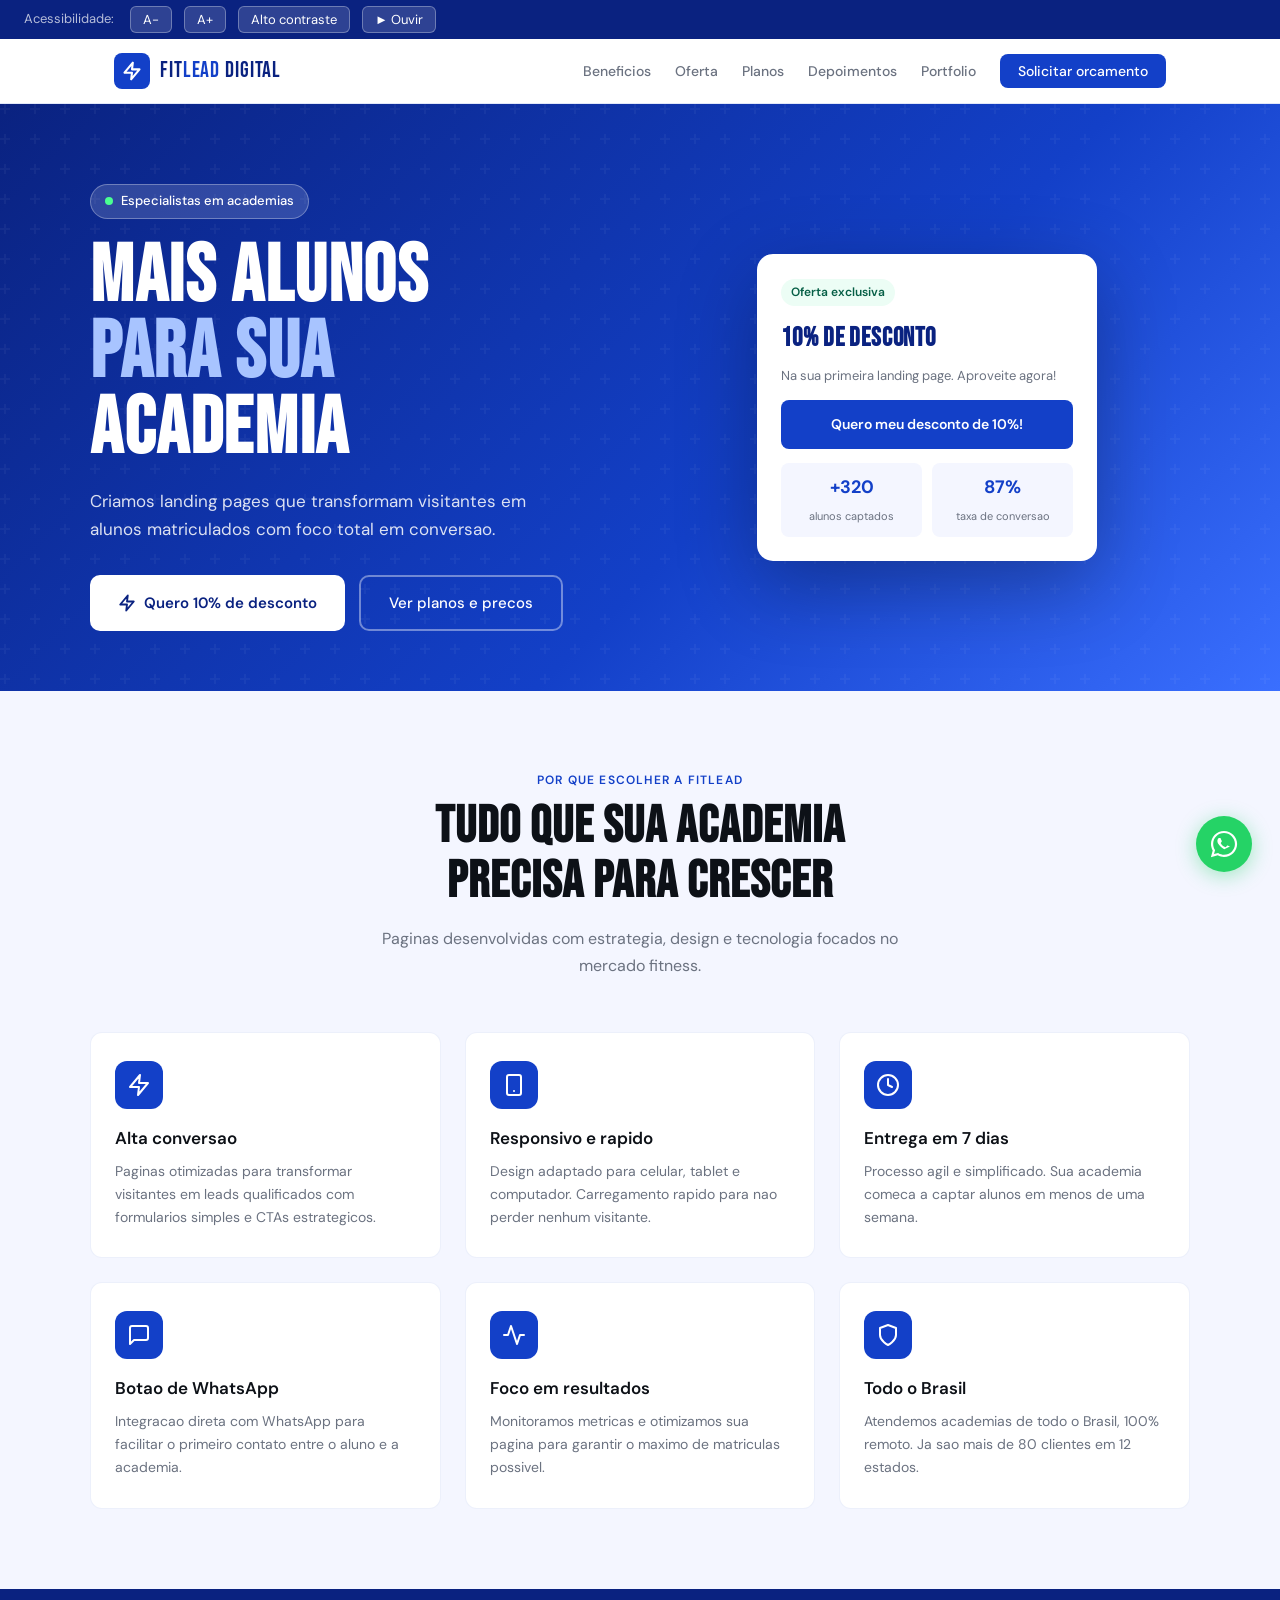
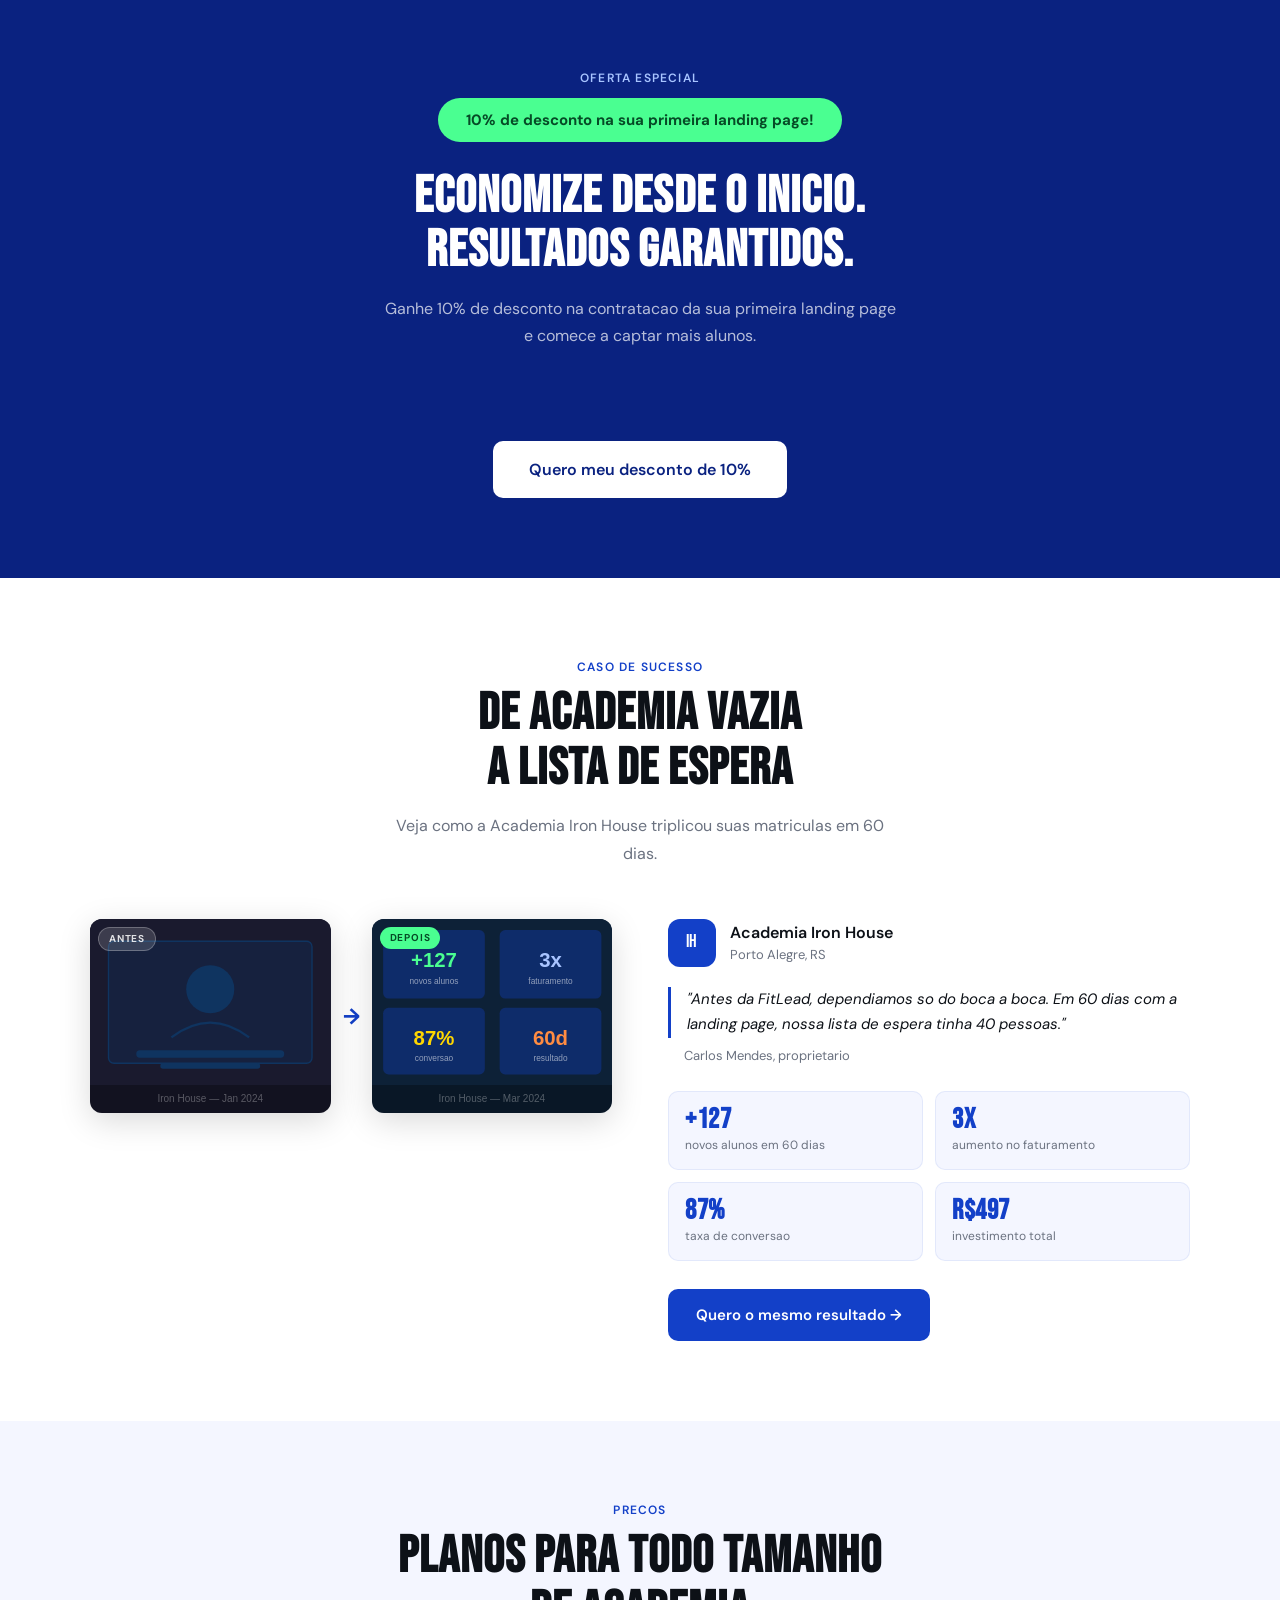
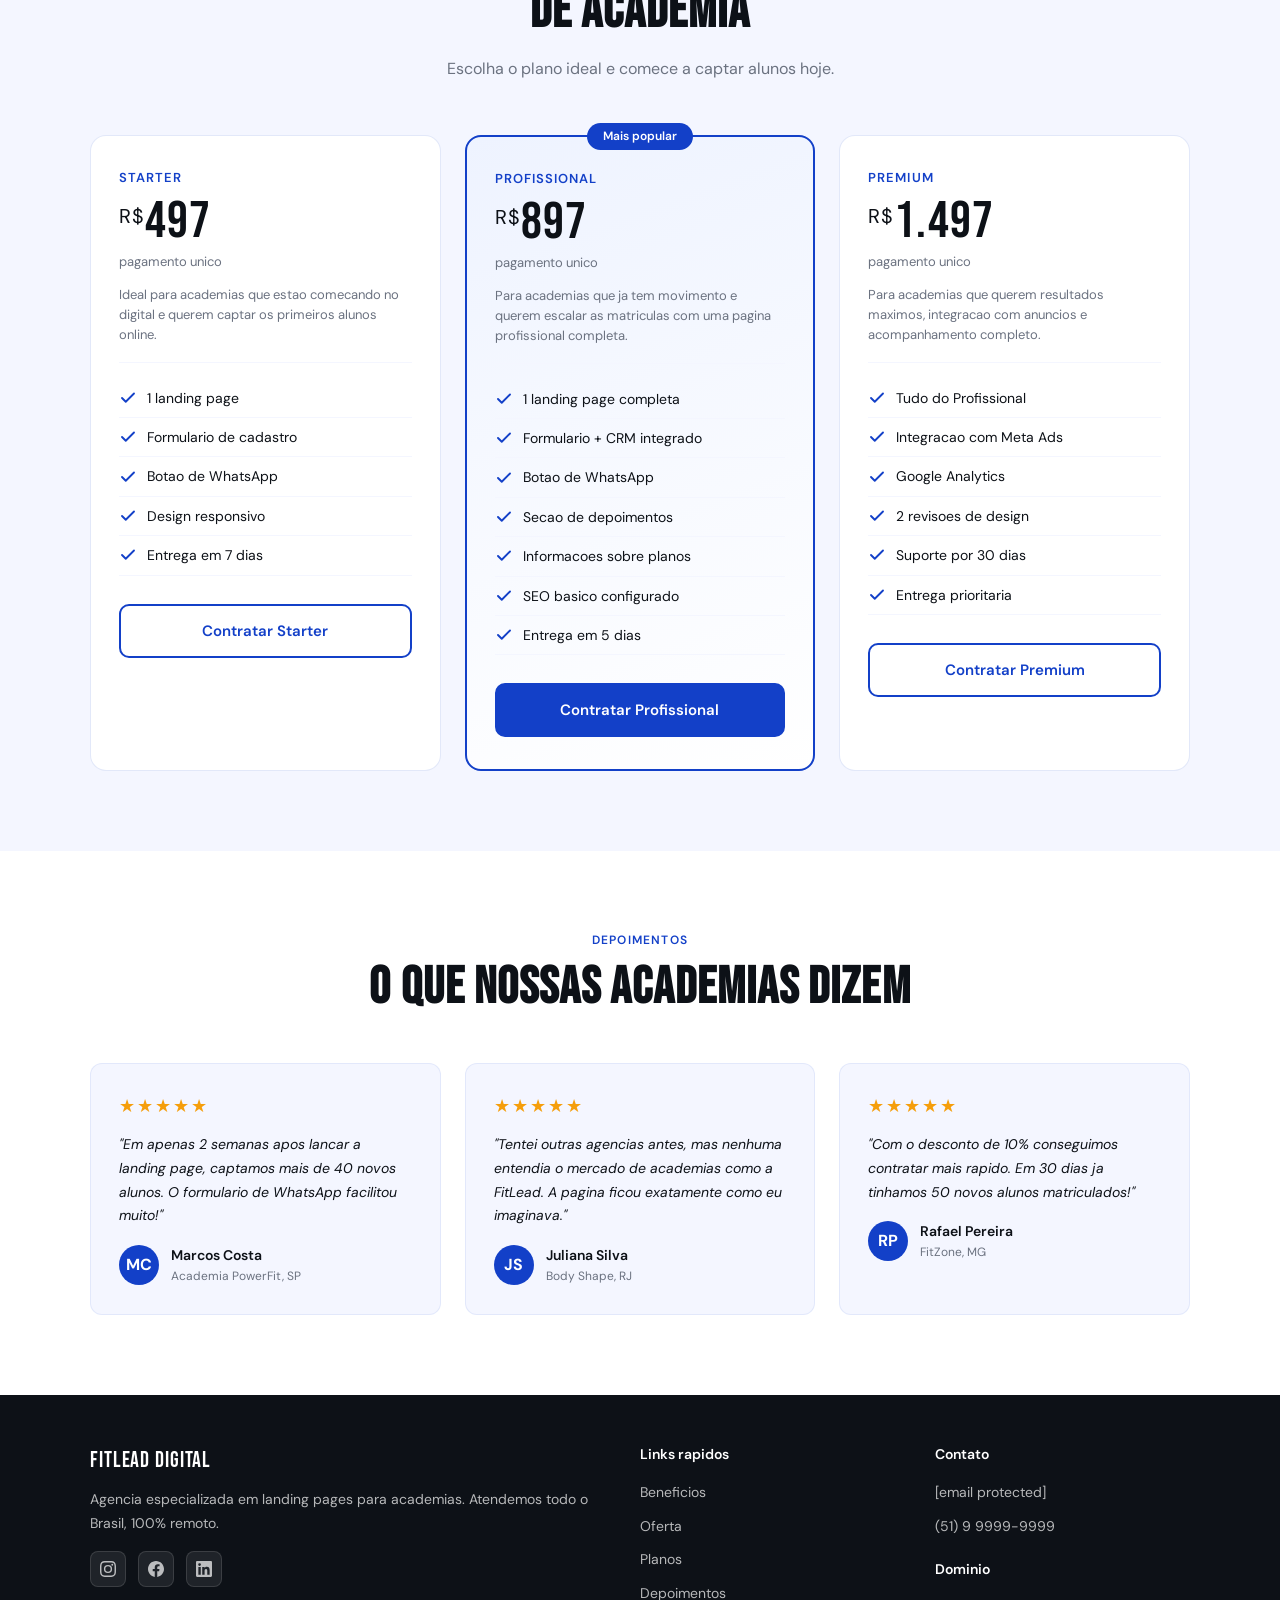
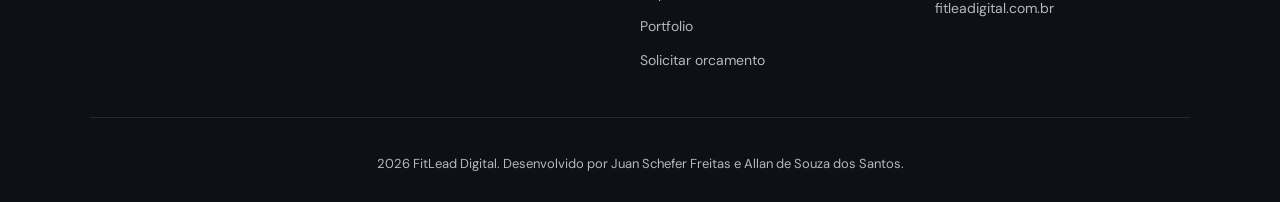
==== commit 1e4fdfb8: "Add files via upload" ====
--- a/index.html
+++ b/index.html
@@ -3,8 +3,8 @@
 <head>
   <meta charset="UTF-8" />
   <meta name="viewport" content="width=device-width, initial-scale=1.0" />
-  <meta name="description" content="FitLead Digital — Agência especializada em landing pages para academias. Capture mais alunos com páginas de alta conversão." />
-  <meta name="keywords" content="landing page academia, marketing digital academia, captar alunos, agência digital fitness, FitLead Digital" />
+  <meta name="description" content="FitLead Digital — Agência especializada em landing pages para academias." />
+  <meta name="keywords" content="landing page academia, marketing digital academia, captar alunos, FitLead Digital" />
   <meta name="author" content="Juan Schefer Freitas, Allan de Souza dos Santos" />
   <title>FitLead Digital — Landing Pages para Academias</title>
   <link rel="preconnect" href="https://fonts.googleapis.com" />
@@ -14,346 +14,346 @@
 </head>
 <body>
 
-  <a href="#conteudo-principal" class="skip-link">Ir para o conteúdo principal</a>
-
-  <div id="a11y-bar" role="toolbar" aria-label="Ferramentas de acessibilidade">
-    <span>Acessibilidade:</span>
-    <button class="a11y-btn" onclick="changeFontSize(-1)" aria-label="Diminuir fonte">A−</button>
-    <button class="a11y-btn" onclick="changeFontSize(1)" aria-label="Aumentar fonte">A+</button>
-    <button class="a11y-btn" onclick="toggleContrast()" id="contrast-btn">Alto contraste</button>
-    <button class="a11y-btn" onclick="readPage()" id="tts-btn">▶ Ouvir</button>
-  </div>
-
-  <header role="banner">
-    <nav aria-label="Navegação principal">
-      <a href="#" class="logo" aria-label="FitLead Digital">
-        <div class="logo-mark" aria-hidden="true">
-          <svg viewBox="0 0 24 24" fill="none" stroke="white" stroke-width="2.5" stroke-linecap="round" stroke-linejoin="round">
-            <path d="M13 2L3 14h9l-1 8 10-12h-9l1-8z"/>
-          </svg>
-        </div>
-        <span class="logo-text">FIT<span>LEAD</span> DIGITAL</span>
-      </a>
-      <ul class="nav-links" role="list">
-        <li><a href="#beneficios">Benefícios</a></li>
-        <li><a href="#oferta">Oferta</a></li>
-        <li><a href="#planos">Planos</a></li>
-        <li><a href="#depoimentos">Depoimentos</a></li>
-        <li><a href="portfolio.html">Portfólio</a></li>
-        <li><a href="formulario.html" class="nav-cta">Solicitar orçamento</a></li>
-      </ul>
-      <button class="hamburger" id="hamburger" aria-label="Abrir menu" aria-expanded="false" aria-controls="mobile-menu">
-        <span></span><span></span><span></span>
-      </button>
-    </nav>
-    <nav class="mobile-menu" id="mobile-menu" aria-label="Menu móvel">
-      <a href="#beneficios">Benefícios</a>
-      <a href="#oferta">Oferta</a>
-      <a href="#planos">Planos</a>
-      <a href="#depoimentos">Depoimentos</a>
-      <a href="portfolio.html">Portfólio</a>
-      <a href="formulario.html">Solicitar orçamento</a>
-    </nav>
-  </header>
-
-  <main id="conteudo-principal">
-
-    <section id="hero" aria-labelledby="hero-heading">
-      <div class="hero-inner">
-        <div class="hero-content">
-          <div class="hero-badge">Especialistas em academias</div>
-          <h1 id="hero-heading" class="hero-title">MAIS ALUNOS<br><em>PARA SUA</em><br>ACADEMIA</h1>
-          <p class="hero-subtitle">Criamos landing pages que transformam visitantes em alunos matriculados — simples, diretas e com foco total em conversão.</p>
-          <div class="hero-actions">
-            <a href="formulario.html" class="btn-primary">
-              <svg width="18" height="18" viewBox="0 0 24 24" fill="none" stroke="currentColor" stroke-width="2.5" stroke-linecap="round" stroke-linejoin="round" aria-hidden="true"><path d="M13 2L3 14h9l-1 8 10-12h-9l1-8z"/></svg>
-              Quero 10% de desconto
-            </a>
-            <a href="#planos" class="btn-outline">Ver planos e preços</a>
-          </div>
-        </div>
-        <div class="hero-visual" aria-hidden="true">
-          <div class="mock-card">
-            <span class="mock-badge">🏋️ Oferta exclusiva</span>
-            <h3>10% DE DESCONTO</h3>
-            <p>Na sua primeira landing page. Aproveite agora!</p>
-            <a href="formulario.html" class="mock-btn">Quero meu desconto de 10%!</a>
-            <div class="mock-stats">
-              <div class="mock-stat"><strong>+320</strong><span>alunos captados</span></div>
-              <div class="mock-stat"><strong>87%</strong><span>taxa de conversão</span></div>
+<a href="#conteudo-principal" class="skip-link">Ir para o conteúdo principal</a>
+
+<div id="a11y-bar" role="toolbar" aria-label="Ferramentas de acessibilidade">
+  <span>Acessibilidade:</span>
+  <button class="a11y-btn" onclick="changeFontSize(-1)" aria-label="Diminuir fonte">A-</button>
+  <button class="a11y-btn" onclick="changeFontSize(1)" aria-label="Aumentar fonte">A+</button>
+  <button class="a11y-btn" onclick="toggleContrast()" id="contrast-btn">Alto contraste</button>
+  <button class="a11y-btn" onclick="readPage()" id="tts-btn">&#9658; Ouvir</button>
+</div>
+
+<header role="banner">
+  <nav aria-label="Navegacao principal">
+    <a href="#" class="logo" aria-label="FitLead Digital">
+      <div class="logo-mark" aria-hidden="true">
+        <svg viewBox="0 0 24 24" fill="none" stroke="white" stroke-width="2.5" stroke-linecap="round" stroke-linejoin="round">
+          <path d="M13 2L3 14h9l-1 8 10-12h-9l1-8z"/>
+        </svg>
+      </div>
+      <span class="logo-text">FIT<span>LEAD</span> DIGITAL</span>
+    </a>
+    <ul class="nav-links" role="list">
+      <li><a href="#beneficios">Beneficios</a></li>
+      <li><a href="#oferta">Oferta</a></li>
+      <li><a href="#planos">Planos</a></li>
+      <li><a href="#depoimentos">Depoimentos</a></li>
+      <li><a href="portfolio.html">Portfolio</a></li>
+      <li><a href="formulario.html" class="nav-cta">Solicitar orcamento</a></li>
+    </ul>
+    <button class="hamburger" id="hamburger" aria-label="Abrir menu" aria-expanded="false" aria-controls="mobile-menu">
+      <span></span><span></span><span></span>
+    </button>
+  </nav>
+  <nav class="mobile-menu" id="mobile-menu" aria-label="Menu movel">
+    <a href="#beneficios">Beneficios</a>
+    <a href="#oferta">Oferta</a>
+    <a href="#planos">Planos</a>
+    <a href="#depoimentos">Depoimentos</a>
+    <a href="portfolio.html">Portfolio</a>
+    <a href="formulario.html">Solicitar orcamento</a>
+  </nav>
+</header>
+
+<main id="conteudo-principal">
+
+<section id="hero" aria-labelledby="hero-heading">
+  <div class="hero-inner">
+    <div class="hero-content">
+      <div class="hero-badge">Especialistas em academias</div>
+      <h1 id="hero-heading" class="hero-title">MAIS ALUNOS<br><em>PARA SUA</em><br>ACADEMIA</h1>
+      <p class="hero-subtitle">Criamos landing pages que transformam visitantes em alunos matriculados com foco total em conversao.</p>
+      <div class="hero-actions">
+        <a href="formulario.html" class="btn-primary">
+          <svg width="18" height="18" viewBox="0 0 24 24" fill="none" stroke="currentColor" stroke-width="2.5" stroke-linecap="round" stroke-linejoin="round" aria-hidden="true"><path d="M13 2L3 14h9l-1 8 10-12h-9l1-8z"/></svg>
+          Quero 10% de desconto
+        </a>
+        <a href="#planos" class="btn-outline">Ver planos e precos</a>
+      </div>
+    </div>
+    <div class="hero-visual" aria-hidden="true">
+      <div class="mock-card">
+        <span class="mock-badge">Oferta exclusiva</span>
+        <h3>10% DE DESCONTO</h3>
+        <p>Na sua primeira landing page. Aproveite agora!</p>
+        <a href="formulario.html" class="mock-btn">Quero meu desconto de 10%!</a>
+        <div class="mock-stats">
+          <div class="mock-stat"><strong>+320</strong><span>alunos captados</span></div>
+          <div class="mock-stat"><strong>87%</strong><span>taxa de conversao</span></div>
+        </div>
+      </div>
+    </div>
+  </div>
+</section>
+
+<section id="beneficios" aria-labelledby="beneficios-heading">
+  <div class="container">
+    <div class="benefits-header">
+      <p class="section-tag">Por que escolher a FitLead</p>
+      <h2 id="beneficios-heading" class="section-title">Tudo que sua academia<br>precisa para crescer</h2>
+      <p class="section-sub">Paginas desenvolvidas com estrategia, design e tecnologia focados no mercado fitness.</p>
+    </div>
+    <div class="benefits-grid">
+      <article class="benefit-card">
+        <div class="benefit-icon" aria-hidden="true"><svg viewBox="0 0 24 24"><path d="M13 2L3 14h9l-1 8 10-12h-9l1-8z"/></svg></div>
+        <h3>Alta conversao</h3>
+        <p>Paginas otimizadas para transformar visitantes em leads qualificados com formularios simples e CTAs estrategicos.</p>
+      </article>
+      <article class="benefit-card">
+        <div class="benefit-icon" aria-hidden="true"><svg viewBox="0 0 24 24"><rect x="5" y="2" width="14" height="20" rx="2"/><line x1="12" y1="18" x2="12.01" y2="18"/></svg></div>
+        <h3>Responsivo e rapido</h3>
+        <p>Design adaptado para celular, tablet e computador. Carregamento rapido para nao perder nenhum visitante.</p>
+      </article>
+      <article class="benefit-card">
+        <div class="benefit-icon" aria-hidden="true"><svg viewBox="0 0 24 24"><circle cx="12" cy="12" r="10"/><polyline points="12 6 12 12 16 14"/></svg></div>
+        <h3>Entrega em 7 dias</h3>
+        <p>Processo agil e simplificado. Sua academia comeca a captar alunos em menos de uma semana.</p>
+      </article>
+      <article class="benefit-card">
+        <div class="benefit-icon" aria-hidden="true"><svg viewBox="0 0 24 24"><path d="M21 15a2 2 0 01-2 2H7l-4 4V5a2 2 0 012-2h14a2 2 0 012 2z"/></svg></div>
+        <h3>Botao de WhatsApp</h3>
+        <p>Integracao direta com WhatsApp para facilitar o primeiro contato entre o aluno e a academia.</p>
+      </article>
+      <article class="benefit-card">
+        <div class="benefit-icon" aria-hidden="true"><svg viewBox="0 0 24 24"><polyline points="22 12 18 12 15 21 9 3 6 12 2 12"/></svg></div>
+        <h3>Foco em resultados</h3>
+        <p>Monitoramos metricas e otimizamos sua pagina para garantir o maximo de matriculas possivel.</p>
+      </article>
+      <article class="benefit-card">
+        <div class="benefit-icon" aria-hidden="true"><svg viewBox="0 0 24 24"><path d="M12 22s8-4 8-10V5l-8-3-8 3v7c0 6 8 10 8 10z"/></svg></div>
+        <h3>Todo o Brasil</h3>
+        <p>Atendemos academias de todo o Brasil, 100% remoto. Ja sao mais de 80 clientes em 12 estados.</p>
+      </article>
+    </div>
+  </div>
+</section>
+
+<section id="oferta" aria-labelledby="oferta-heading">
+  <div class="container">
+    <p class="section-tag">Oferta especial</p>
+    <div class="oferta-badge" role="status">10% de desconto na sua primeira landing page!</div>
+    <h2 id="oferta-heading" class="section-title">Economize desde o inicio.<br>Resultados garantidos.</h2>
+    <p class="section-sub">Ganhe 10% de desconto na contratacao da sua primeira landing page e comece a captar mais alunos.</p>
+    <br><br>
+    <a href="formulario.html" class="btn-primary" style="display:inline-flex;font-size:16px;padding:16px 36px;">Quero meu desconto de 10%</a>
+  </div>
+</section>
+
+<section id="caso-sucesso" aria-labelledby="caso-heading">
+  <div class="container">
+    <div class="caso-header">
+      <p class="section-tag">Caso de sucesso</p>
+      <h2 id="caso-heading" class="section-title">De academia vazia<br>a lista de espera</h2>
+      <p class="section-sub">Veja como a Academia Iron House triplicou suas matriculas em 60 dias.</p>
+    </div>
+    <div class="caso-wrap">
+      <div class="caso-foto">
+        <div class="caso-img-wrap">
+          <div class="caso-img">
+            <span class="caso-label antes">Antes</span>
+            <div style="background:#1a1a2e; padding-top: 0;">
+              <svg viewBox="0 0 260 180" width="100%" display="block">
+                <rect width="260" height="180" fill="#1a1a2e"/>
+                <rect x="20" y="24" width="220" height="132" rx="6" fill="#16213e" stroke="#0f3460" stroke-width="1.5"/>
+                <circle cx="130" cy="76" r="26" fill="#0f3460"/>
+                <path d="M88 128 Q130 96 172 128" fill="none" stroke="#0f3460" stroke-width="2.5"/>
+                <rect x="50" y="142" width="160" height="8" rx="4" fill="#0f3460"/>
+                <rect x="76" y="156" width="108" height="6" rx="3" fill="#0f3460"/>
+              </svg>
+              <p style="font-size:10px;color:rgba(255,255,255,0.3);text-align:center;padding:6px 8px;background:rgba(0,0,0,0.3);font-family:sans-serif;">Iron House — Jan 2024</p>
             </div>
           </div>
-        </div>
-      </div>
-    </section>
-
-    <section id="beneficios" aria-labelledby="beneficios-heading">
-      <div class="container">
-        <div class="benefits-header">
-          <p class="section-tag">Por que escolher a FitLead</p>
-          <h2 id="beneficios-heading" class="section-title">Tudo que sua academia<br>precisa para crescer</h2>
-          <p class="section-sub">Nossas páginas são desenvolvidas com estratégia, design e tecnologia focados no mercado fitness.</p>
-        </div>
-        <div class="benefits-grid">
-          <article class="benefit-card">
-            <div class="benefit-icon" aria-hidden="true"><svg viewBox="0 0 24 24"><path d="M13 2L3 14h9l-1 8 10-12h-9l1-8z"/></svg></div>
-            <h3>Alta conversão</h3>
-            <p>Páginas otimizadas para transformar visitantes em leads qualificados, com formulários simples e CTAs estratégicos.</p>
-          </article>
-          <article class="benefit-card">
-            <div class="benefit-icon" aria-hidden="true"><svg viewBox="0 0 24 24"><rect x="5" y="2" width="14" height="20" rx="2"/><line x1="12" y1="18" x2="12.01" y2="18"/></svg></div>
-            <h3>Responsivo e rápido</h3>
-            <p>Design adaptado para celular, tablet e computador. Carregamento ultrarrápido para não perder nenhum visitante.</p>
-          </article>
-          <article class="benefit-card">
-            <div class="benefit-icon" aria-hidden="true"><svg viewBox="0 0 24 24"><circle cx="12" cy="12" r="10"/><polyline points="12 6 12 12 16 14"/></svg></div>
-            <h3>Entrega em 7 dias</h3>
-            <p>Processo ágil e simplificado. Sua academia começa a captar alunos em menos de uma semana.</p>
-          </article>
-          <article class="benefit-card">
-            <div class="benefit-icon" aria-hidden="true"><svg viewBox="0 0 24 24"><path d="M21 15a2 2 0 01-2 2H7l-4 4V5a2 2 0 012-2h14a2 2 0 012 2z"/></svg></div>
-            <h3>Botão de WhatsApp</h3>
-            <p>Integração direta com WhatsApp para facilitar o primeiro contato entre o aluno e a academia.</p>
-          </article>
-          <article class="benefit-card">
-            <div class="benefit-icon" aria-hidden="true"><svg viewBox="0 0 24 24"><polyline points="22 12 18 12 15 21 9 3 6 12 2 12"/></svg></div>
-            <h3>Foco em resultados</h3>
-            <p>Monitoramos métricas e otimizamos sua página para garantir o máximo de matrículas possível.</p>
-          </article>
-          <article class="benefit-card">
-            <div class="benefit-icon" aria-hidden="true"><svg viewBox="0 0 24 24"><path d="M12 22s8-4 8-10V5l-8-3-8 3v7c0 6 8 10 8 10z"/></svg></div>
-            <h3>Todo o Brasil</h3>
-            <p>Atendemos academias de todo o Brasil, 100% remoto. Já são mais de 80 clientes em 12 estados.</p>
-          </article>
-        </div>
-      </div>
-    </section>
-
-    <section id="oferta" aria-labelledby="oferta-heading">
-      <div class="container">
-        <p class="section-tag">Oferta especial</p>
-        <div class="oferta-badge" role="status">🎉 10% de desconto na sua primeira landing page!</div>
-        <h2 id="oferta-heading" class="section-title">Economize desde o início.<br>Resultados garantidos.</h2>
-        <p class="section-sub">Ganhe 10% de desconto na contratação da sua primeira landing page. Aproveite e comece a captar mais alunos por um preço ainda melhor.</p>
-        <br><br>
-        <a href="formulario.html" class="btn-primary" style="display:inline-flex;font-size:16px;padding:16px 36px;">Quero meu desconto de 10%</a>
-      </div>
-    </section>
-
-    <section id="caso-sucesso" aria-labelledby="caso-heading">
-      <div class="container">
-        <div class="caso-header">
-          <p class="section-tag">Caso de sucesso</p>
-          <h2 id="caso-heading" class="section-title">De academia vazia<br>a lista de espera</h2>
-          <p class="section-sub">Veja como a Academia Iron House triplicou suas matrículas em 60 dias com uma landing page da FitLead Digital.</p>
-        </div>
-        <div class="caso-wrap">
-          <div class="caso-foto">
-            <div class="caso-img-wrap">
-              <div class="caso-img">
-                <span class="caso-label antes">Antes</span>
-                <div class="caso-img-inner antes-bg">
-                  <svg viewBox="0 0 200 140" aria-hidden="true">
-                    <rect width="200" height="140" fill="#1a1a2e"/>
-                    <rect x="20" y="20" width="160" height="100" rx="4" fill="#16213e" stroke="#0f3460" stroke-width="1"/>
-                    <circle cx="100" cy="55" r="18" fill="#0f3460"/>
-                    <path d="M70 95 Q100 70 130 95" fill="none" stroke="#0f3460" stroke-width="2"/>
-                    <rect x="40" y="108" width="120" height="6" rx="3" fill="#0f3460"/>
-                    <rect x="60" y="119" width="80" height="4" rx="2" fill="#0f3460"/>
-                  </svg>
-                  <div class="caso-placeholder-text">Academia Iron House — Jan 2024</div>
-                </div>
-              </div>
-              <div class="caso-seta" aria-hidden="true">→</div>
-              <div class="caso-img">
-                <span class="caso-label depois">Depois</span>
-                <div class="caso-img-inner depois-bg">
-                  <svg viewBox="0 0 200 140" aria-hidden="true">
-                    <rect width="200" height="140" fill="#0d2137"/>
-                    <rect x="10" y="10" width="85" height="58" rx="4" fill="#1340C8" opacity="0.3"/>
-                    <rect x="105" y="10" width="85" height="58" rx="4" fill="#1340C8" opacity="0.3"/>
-                    <rect x="10" y="78" width="85" height="52" rx="4" fill="#1340C8" opacity="0.3"/>
-                    <rect x="105" y="78" width="85" height="52" rx="4" fill="#1340C8" opacity="0.3"/>
-                    <text x="52" y="42" text-anchor="middle" fill="#4AFF91" font-size="16" font-weight="bold" font-family="sans-serif">+127</text>
-                    <text x="52" y="55" text-anchor="middle" fill="rgba(255,255,255,0.6)" font-size="7" font-family="sans-serif">novos alunos</text>
-                    <text x="147" y="42" text-anchor="middle" fill="#A8C4FF" font-size="16" font-weight="bold" font-family="sans-serif">3x</text>
-                    <text x="147" y="55" text-anchor="middle" fill="rgba(255,255,255,0.6)" font-size="7" font-family="sans-serif">faturamento</text>
-                    <text x="52" y="108" text-anchor="middle" fill="#FFD700" font-size="16" font-weight="bold" font-family="sans-serif">87%</text>
-                    <text x="52" y="120" text-anchor="middle" fill="rgba(255,255,255,0.6)" font-size="7" font-family="sans-serif">conversão</text>
-                    <text x="147" y="108" text-anchor="middle" fill="#FF8C42" font-size="16" font-weight="bold" font-family="sans-serif">60d</text>
-                    <text x="147" y="120" text-anchor="middle" fill="rgba(255,255,255,0.6)" font-size="7" font-family="sans-serif">resultado</text>
-                  </svg>
-                  <div class="caso-placeholder-text">Academia Iron House — Mar 2024</div>
-                </div>
-              </div>
+          <div class="caso-seta">&#8594;</div>
+          <div class="caso-img">
+            <span class="caso-label depois">Depois</span>
+            <div style="background:#0d2137; padding-top: 0;">
+              <svg viewBox="0 0 260 180" width="100%" display="block">
+                <rect width="260" height="180" fill="#0d2137"/>
+                <rect x="12" y="12" width="110" height="74" rx="6" fill="#1340C8" opacity="0.35"/>
+                <rect x="138" y="12" width="110" height="74" rx="6" fill="#1340C8" opacity="0.35"/>
+                <rect x="12" y="96" width="110" height="72" rx="6" fill="#1340C8" opacity="0.35"/>
+                <rect x="138" y="96" width="110" height="72" rx="6" fill="#1340C8" opacity="0.35"/>
+                <text x="67" y="52" text-anchor="middle" fill="#4AFF91" font-size="22" font-weight="bold" font-family="sans-serif">+127</text>
+                <text x="67" y="70" text-anchor="middle" fill="rgba(255,255,255,0.55)" font-size="9" font-family="sans-serif">novos alunos</text>
+                <text x="193" y="52" text-anchor="middle" fill="#A8C4FF" font-size="22" font-weight="bold" font-family="sans-serif">3x</text>
+                <text x="193" y="70" text-anchor="middle" fill="rgba(255,255,255,0.55)" font-size="9" font-family="sans-serif">faturamento</text>
+                <text x="67" y="136" text-anchor="middle" fill="#FFD700" font-size="22" font-weight="bold" font-family="sans-serif">87%</text>
+                <text x="67" y="154" text-anchor="middle" fill="rgba(255,255,255,0.55)" font-size="9" font-family="sans-serif">conversao</text>
+                <text x="193" y="136" text-anchor="middle" fill="#FF8C42" font-size="22" font-weight="bold" font-family="sans-serif">60d</text>
+                <text x="193" y="154" text-anchor="middle" fill="rgba(255,255,255,0.55)" font-size="9" font-family="sans-serif">resultado</text>
+              </svg>
+              <p style="font-size:10px;color:rgba(255,255,255,0.3);text-align:center;padding:6px 8px;background:rgba(0,0,0,0.3);font-family:sans-serif;">Iron House — Mar 2024</p>
             </div>
           </div>
-          <div class="caso-info">
-            <div class="caso-academia">
-              <div class="caso-logo-circle" aria-hidden="true">IH</div>
-              <div>
-                <p class="caso-nome">Academia Iron House</p>
-                <p class="caso-cidade">Porto Alegre, RS • Fundada em 2019</p>
-              </div>
-            </div>
-            <blockquote class="caso-quote">"Antes da FitLead, dependíamos só do boca a boca. Em 60 dias com a landing page, nossa lista de espera tinha 40 pessoas. Nunca imaginei que seria tão rápido."</blockquote>
-            <p class="caso-autor">— Carlos Mendes, proprietário</p>
-            <div class="caso-stats">
-              <div class="caso-stat"><strong>+127</strong><span>novos alunos em 60 dias</span></div>
-              <div class="caso-stat"><strong>3x</strong><span>aumento no faturamento</span></div>
-              <div class="caso-stat"><strong>87%</strong><span>taxa de conversão</span></div>
-              <div class="caso-stat"><strong>R$497</strong><span>investimento total</span></div>
-            </div>
-            <a href="formulario.html" class="btn-caso">Quero o mesmo resultado →</a>
+        </div>
+      </div>
+      <div class="caso-info">
+        <div class="caso-academia">
+          <div class="caso-logo-circle" aria-hidden="true">IH</div>
+          <div>
+            <p class="caso-nome">Academia Iron House</p>
+            <p class="caso-cidade">Porto Alegre, RS</p>
           </div>
         </div>
-      </div>
-    </section>
-
-    <section id="planos" aria-labelledby="planos-heading">
-      <div class="container">
-        <div class="plans-header">
-          <p class="section-tag">Preços</p>
-          <h2 id="planos-heading" class="section-title">Planos para todo tamanho<br>de academia</h2>
-          <p class="section-sub" style="margin:0 auto;">Escolha o plano ideal e comece a captar alunos hoje.</p>
-        </div>
-        <div class="plans-grid">
-          <article class="plan-card">
-            <p class="plan-name">Starter</p>
-            <div class="plan-price"><sup>R$</sup>497</div>
-            <p class="plan-period">pagamento único</p>
-            <p class="plan-desc">Ideal para academias que estão começando no digital e querem captar os primeiros alunos online.</p>
-            <ul class="plan-features">
-              <li>1 landing page</li>
-              <li>Formulário de cadastro</li>
-              <li>Botão de WhatsApp</li>
-              <li>Design responsivo</li>
-              <li>Entrega em 7 dias</li>
-            </ul>
-            <a href="formulario.html" class="plan-btn plan-btn-outline">Contratar Starter</a>
-          </article>
-          <article class="plan-card featured" aria-label="Plano mais popular">
-            <div class="plan-popular">Mais popular</div>
-            <p class="plan-name">Profissional</p>
-            <div class="plan-price"><sup>R$</sup>897</div>
-            <p class="plan-period">pagamento único</p>
-            <p class="plan-desc">Para academias que já têm movimento e querem escalar as matrículas com uma página profissional completa.</p>
-            <ul class="plan-features">
-              <li>1 landing page completa</li>
-              <li>Formulário + CRM integrado</li>
-              <li>Botão de WhatsApp</li>
-              <li>Seção de depoimentos</li>
-              <li>Informações sobre planos</li>
-              <li>SEO básico configurado</li>
-              <li>Entrega em 5 dias</li>
-            </ul>
-            <a href="formulario.html" class="plan-btn plan-btn-fill">Contratar Profissional</a>
-          </article>
-          <article class="plan-card">
-            <p class="plan-name">Premium</p>
-            <div class="plan-price"><sup>R$</sup>1.497</div>
-            <p class="plan-period">pagamento único</p>
-            <p class="plan-desc">Para academias que querem resultados máximos, integração com anúncios e acompanhamento completo.</p>
-            <ul class="plan-features">
-              <li>Tudo do Profissional</li>
-              <li>Integração com Meta Ads</li>
-              <li>Google Analytics</li>
-              <li>2 revisões de design</li>
-              <li>Suporte por 30 dias</li>
-              <li>Entrega prioritária</li>
-            </ul>
-            <a href="formulario.html" class="plan-btn plan-btn-outline">Contratar Premium</a>
-          </article>
-        </div>
-      </div>
-    </section>
-
-    <section id="depoimentos" aria-labelledby="dep-heading">
-      <div class="container">
-        <div class="dep-header">
-          <p class="section-tag">Depoimentos</p>
-          <h2 id="dep-heading" class="section-title">O que nossas academias dizem</h2>
-        </div>
-        <div class="dep-grid">
-          <article class="dep-card">
-            <div class="dep-stars" aria-label="5 estrelas">★★★★★</div>
-            <p class="dep-text">"Em apenas 2 semanas após lançar a landing page, captamos mais de 40 novos alunos. O formulário de WhatsApp facilitou muito o contato!"</p>
-            <div class="dep-author">
-              <div class="dep-avatar" aria-hidden="true">MC</div>
-              <div><p class="dep-name">Marcos Costa</p><p class="dep-role">Dono da Academia PowerFit, SP</p></div>
-            </div>
-          </article>
-          <article class="dep-card">
-            <div class="dep-stars" aria-label="5 estrelas">★★★★★</div>
-            <p class="dep-text">"Tentei outras agências antes, mas nenhuma entendia o mercado de academias como a FitLead. A página ficou exatamente como eu imaginava."</p>
-            <div class="dep-author">
-              <div class="dep-avatar" aria-hidden="true">JS</div>
-              <div><p class="dep-name">Juliana Silva</p><p class="dep-role">Gestora da Body Shape, RJ</p></div>
-            </div>
-          </article>
-          <article class="dep-card">
-            <div class="dep-stars" aria-label="5 estrelas">★★★★★</div>
-            <p class="dep-text">"Com o desconto de 10% conseguimos contratar mais rápido. Em 30 dias já tínhamos 50 novos alunos matriculados!"</p>
-            <div class="dep-author">
-              <div class="dep-avatar" aria-hidden="true">RP</div>
-              <div><p class="dep-name">Rafael Pereira</p><p class="dep-role">Proprietário da FitZone, MG</p></div>
-            </div>
-          </article>
-        </div>
-      </div>
-    </section>
-
-  </main>
-
-  <footer role="contentinfo">
-    <div class="footer-inner">
-      <div class="footer-top">
-        <div class="footer-brand">
-          <div class="logo-text" style="color:#fff;font-family:'Bebas Neue',sans-serif;font-size:22px;letter-spacing:0.04em;margin-bottom:10px;">FITLEAD DIGITAL</div>
-          <p>Agência especializada em landing pages para academias de pequeno e médio porte. Atendemos todo o Brasil, 100% remoto.</p>
-          <div class="social-links" aria-label="Redes sociais">
-            <a href="#" class="social-link" aria-label="Instagram">
-              <svg viewBox="0 0 24 24" fill="rgba(255,255,255,0.7)"><path d="M12 2.163c3.204 0 3.584.012 4.85.07 3.252.148 4.771 1.691 4.919 4.919.058 1.265.069 1.645.069 4.849 0 3.205-.012 3.584-.069 4.849-.149 3.225-1.664 4.771-4.919 4.919-1.266.058-1.644.07-4.85.07-3.204 0-3.584-.012-4.849-.07-3.26-.149-4.771-1.699-4.919-4.92-.058-1.265-.07-1.644-.07-4.849 0-3.204.013-3.583.07-4.849.149-3.227 1.664-4.771 4.919-4.919 1.266-.057 1.645-.069 4.849-.069zM12 0C8.741 0 8.333.014 7.053.072 2.695.272.273 2.69.073 7.052.014 8.333 0 8.741 0 12c0 3.259.014 3.668.072 4.948.2 4.358 2.618 6.78 6.98 6.98C8.333 23.986 8.741 24 12 24c3.259 0 3.668-.014 4.948-.072 4.354-.2 6.782-2.618 6.979-6.98.059-1.28.073-1.689.073-4.948 0-3.259-.014-3.667-.072-4.947-.196-4.354-2.617-6.78-6.979-6.98C15.668.014 15.259 0 12 0zm0 5.838a6.162 6.162 0 100 12.324 6.162 6.162 0 000-12.324zM12 16a4 4 0 110-8 4 4 0 010 8zm6.406-11.845a1.44 1.44 0 100 2.881 1.44 1.44 0 000-2.881z"/></svg>
-            </a>
-            <a href="#" class="social-link" aria-label="Facebook">
-              <svg viewBox="0 0 24 24" fill="rgba(255,255,255,0.7)"><path d="M24 12.073c0-6.627-5.373-12-12-12s-12 5.373-12 12c0 5.99 4.388 10.954 10.125 11.854v-8.385H7.078v-3.47h3.047V9.43c0-3.007 1.792-4.669 4.533-4.669 1.312 0 2.686.235 2.686.235v2.953H15.83c-1.491 0-1.956.925-1.956 1.874v2.25h3.328l-.532 3.47h-2.796v8.385C19.612 23.027 24 18.062 24 12.073z"/></svg>
-            </a>
-            <a href="#" class="social-link" aria-label="LinkedIn">
-              <svg viewBox="0 0 24 24" fill="rgba(255,255,255,0.7)"><path d="M20.447 20.452h-3.554v-5.569c0-1.328-.027-3.037-1.852-3.037-1.853 0-2.136 1.445-2.136 2.939v5.667H9.351V9h3.414v1.561h.046c.477-.9 1.637-1.85 3.37-1.85 3.601 0 4.267 2.37 4.267 5.455v6.286zM5.337 7.433a2.062 2.062 0 01-2.063-2.065 2.064 2.064 0 112.063 2.065zm1.782 13.019H3.555V9h3.564v11.452zM22.225 0H1.771C.792 0 0 .774 0 1.729v20.542C0 23.227.792 24 1.771 24h20.451C23.2 24 24 23.227 24 22.271V1.729C24 .774 23.2 0 22.222 0h.003z"/></svg>
-            </a>
-          </div>
-        </div>
-        <div class="footer-col">
-          <h4>Links rápidos</h4>
-          <ul>
-            <li><a href="#beneficios">Benefícios</a></li>
-            <li><a href="#oferta">Oferta</a></li>
-            <li><a href="#planos">Planos</a></li>
-            <li><a href="#depoimentos">Depoimentos</a></li>
-            <li><a href="portfolio.html">Portfólio</a></li>
-            <li><a href="formulario.html">Solicitar orçamento</a></li>
-          </ul>
-        </div>
-        <div class="footer-col">
-          <h4>Contato</h4>
-          <ul>
-            <li><a href="mailto:contato@fitleadigital.com.br">contato@fitleadigital.com.br</a></li>
-            <li><a href="tel:+5551999999999">(51) 9 9999-9999</a></li>
-          </ul>
-          <h4 style="margin-top:20px;">Domínio</h4>
-          <ul><li><a href="#">fitleadigital.com.br</a></li></ul>
-        </div>
-      </div>
-      <div class="footer-bottom">
-        <p>&copy; 2026 FitLead Digital. Desenvolvido por Juan Schefer Freitas &amp; Allan de Souza dos Santos.</p>
-      </div>
-    </div>
-  </footer>
-
-  <a href="https://wa.me/5551999999999?text=Ol%C3%A1!%20Quero%20saber%20mais%20sobre%20landing%20pages%20para%20minha%20academia." class="whatsapp-btn" aria-label="Fale conosco pelo WhatsApp" target="_blank" rel="noopener noreferrer">
-    <svg xmlns="http://www.w3.org/2000/svg" viewBox="0 0 448 512" fill="white" aria-hidden="true"><path d="M380.9 97.1C339 55.1 283.2 32 223.9 32c-122.4 0-222 99.6-222 222 0 39.1 10.2 77.3 29.6 111L0 480l117.7-30.9c32.4 17.7 68.9 27 106.1 27h.1c122.3 0 224.1-99.6 224.1-222 0-59.3-25.2-115-67.1-157zm-157 341.6c-33.2 0-65.7-8.9-94-25.7l-6.7-4-69.8 18.3L72 359.2l-4.4-7c-18.5-29.4-28.2-63.3-28.2-98.2 0-101.7 82.8-184.5 184.6-184.5 49.3 0 95.6 19.2 130.4 54.1 34.8 34.9 56.2 81.2 56.1 130.5 0 101.8-84.9 184.6-186.6 184.6zm101.2-138.2c-5.5-2.8-32.8-16.2-37.9-18-5.1-1.9-8.8-2.8-12.5 2.8-3.7 5.6-14.3 18-17.6 21.8-3.2 3.7-6.5 4.2-12 1.4-32.6-16.3-54-29.1-75.5-66-5.7-9.8 5.7-9.1 16.3-30.3 1.8-3.7.9-6.9-.5-9.7-1.4-2.8-12.5-30.1-17.1-41.2-4.5-10.8-9.1-9.3-12.5-9.5-3.2-.2-6.9-.2-10.6-.2-3.7 0-9.7 1.4-14.8 6.9-5.1 5.6-19.4 19-19.4 46.3 0 27.3 19.9 53.7 22.6 57.4 2.8 3.7 39.1 59.7 94.8 83.8 35.2 15.2 49 16.5 66.6 13.9 10.7-1.6 32.8-13.4 37.4-26.4 4.6-13 4.6-24.1 3.2-26.4-1.3-2.5-5-3.9-10.5-6.6z"/></svg>
-  </a>
-
-  <script src="js/main.js"></script>
+        <blockquote class="caso-quote">"Antes da FitLead, dependiamos so do boca a boca. Em 60 dias com a landing page, nossa lista de espera tinha 40 pessoas."</blockquote>
+        <p class="caso-autor">Carlos Mendes, proprietario</p>
+        <div class="caso-stats">
+          <div class="caso-stat"><strong>+127</strong><span>novos alunos em 60 dias</span></div>
+          <div class="caso-stat"><strong>3x</strong><span>aumento no faturamento</span></div>
+          <div class="caso-stat"><strong>87%</strong><span>taxa de conversao</span></div>
+          <div class="caso-stat"><strong>R$497</strong><span>investimento total</span></div>
+        </div>
+        <a href="formulario.html" class="btn-caso">Quero o mesmo resultado &#8594;</a>
+      </div>
+    </div>
+  </div>
+</section>
+
+<section id="planos" aria-labelledby="planos-heading">
+  <div class="container">
+    <div class="plans-header">
+      <p class="section-tag">Precos</p>
+      <h2 id="planos-heading" class="section-title">Planos para todo tamanho<br>de academia</h2>
+      <p class="section-sub" style="margin:0 auto;">Escolha o plano ideal e comece a captar alunos hoje.</p>
+    </div>
+    <div class="plans-grid">
+      <article class="plan-card">
+        <p class="plan-name">Starter</p>
+        <div class="plan-price"><sup>R$</sup>497</div>
+        <p class="plan-period">pagamento unico</p>
+        <p class="plan-desc">Ideal para academias que estao comecando no digital e querem captar os primeiros alunos online.</p>
+        <ul class="plan-features">
+          <li>1 landing page</li>
+          <li>Formulario de cadastro</li>
+          <li>Botao de WhatsApp</li>
+          <li>Design responsivo</li>
+          <li>Entrega em 7 dias</li>
+        </ul>
+        <a href="formulario.html" class="plan-btn plan-btn-outline">Contratar Starter</a>
+      </article>
+      <article class="plan-card featured" aria-label="Plano mais popular">
+        <div class="plan-popular">Mais popular</div>
+        <p class="plan-name">Profissional</p>
+        <div class="plan-price"><sup>R$</sup>897</div>
+        <p class="plan-period">pagamento unico</p>
+        <p class="plan-desc">Para academias que ja tem movimento e querem escalar as matriculas com uma pagina profissional completa.</p>
+        <ul class="plan-features">
+          <li>1 landing page completa</li>
+          <li>Formulario + CRM integrado</li>
+          <li>Botao de WhatsApp</li>
+          <li>Secao de depoimentos</li>
+          <li>Informacoes sobre planos</li>
+          <li>SEO basico configurado</li>
+          <li>Entrega em 5 dias</li>
+        </ul>
+        <a href="formulario.html" class="plan-btn plan-btn-fill">Contratar Profissional</a>
+      </article>
+      <article class="plan-card">
+        <p class="plan-name">Premium</p>
+        <div class="plan-price"><sup>R$</sup>1.497</div>
+        <p class="plan-period">pagamento unico</p>
+        <p class="plan-desc">Para academias que querem resultados maximos, integracao com anuncios e acompanhamento completo.</p>
+        <ul class="plan-features">
+          <li>Tudo do Profissional</li>
+          <li>Integracao com Meta Ads</li>
+          <li>Google Analytics</li>
+          <li>2 revisoes de design</li>
+          <li>Suporte por 30 dias</li>
+          <li>Entrega prioritaria</li>
+        </ul>
+        <a href="formulario.html" class="plan-btn plan-btn-outline">Contratar Premium</a>
+      </article>
+    </div>
+  </div>
+</section>
+
+<section id="depoimentos" aria-labelledby="dep-heading">
+  <div class="container">
+    <div class="dep-header">
+      <p class="section-tag">Depoimentos</p>
+      <h2 id="dep-heading" class="section-title">O que nossas academias dizem</h2>
+    </div>
+    <div class="dep-grid">
+      <article class="dep-card">
+        <div class="dep-stars" aria-label="5 estrelas">&#9733;&#9733;&#9733;&#9733;&#9733;</div>
+        <p class="dep-text">"Em apenas 2 semanas apos lancar a landing page, captamos mais de 40 novos alunos. O formulario de WhatsApp facilitou muito!"</p>
+        <div class="dep-author">
+          <div class="dep-avatar" aria-hidden="true">MC</div>
+          <div><p class="dep-name">Marcos Costa</p><p class="dep-role">Academia PowerFit, SP</p></div>
+        </div>
+      </article>
+      <article class="dep-card">
+        <div class="dep-stars" aria-label="5 estrelas">&#9733;&#9733;&#9733;&#9733;&#9733;</div>
+        <p class="dep-text">"Tentei outras agencias antes, mas nenhuma entendia o mercado de academias como a FitLead. A pagina ficou exatamente como eu imaginava."</p>
+        <div class="dep-author">
+          <div class="dep-avatar" aria-hidden="true">JS</div>
+          <div><p class="dep-name">Juliana Silva</p><p class="dep-role">Body Shape, RJ</p></div>
+        </div>
+      </article>
+      <article class="dep-card">
+        <div class="dep-stars" aria-label="5 estrelas">&#9733;&#9733;&#9733;&#9733;&#9733;</div>
+        <p class="dep-text">"Com o desconto de 10% conseguimos contratar mais rapido. Em 30 dias ja tinhamos 50 novos alunos matriculados!"</p>
+        <div class="dep-author">
+          <div class="dep-avatar" aria-hidden="true">RP</div>
+          <div><p class="dep-name">Rafael Pereira</p><p class="dep-role">FitZone, MG</p></div>
+        </div>
+      </article>
+    </div>
+  </div>
+</section>
+
+</main>
+
+<footer role="contentinfo">
+  <div class="footer-inner">
+    <div class="footer-top">
+      <div class="footer-brand">
+        <div style="color:#fff;font-family:'Bebas Neue',sans-serif;font-size:22px;letter-spacing:0.04em;margin-bottom:10px;">FITLEAD DIGITAL</div>
+        <p>Agencia especializada em landing pages para academias. Atendemos todo o Brasil, 100% remoto.</p>
+        <div class="social-links" aria-label="Redes sociais">
+          <a href="#" class="social-link" aria-label="Instagram">
+            <svg viewBox="0 0 24 24" fill="rgba(255,255,255,0.7)"><path d="M12 2.163c3.204 0 3.584.012 4.85.07 3.252.148 4.771 1.691 4.919 4.919.058 1.265.069 1.645.069 4.849 0 3.205-.012 3.584-.069 4.849-.149 3.225-1.664 4.771-4.919 4.919-1.266.058-1.644.07-4.85.07-3.204 0-3.584-.012-4.849-.07-3.26-.149-4.771-1.699-4.919-4.92-.058-1.265-.07-1.644-.07-4.849 0-3.204.013-3.583.07-4.849.149-3.227 1.664-4.771 4.919-4.919 1.266-.057 1.645-.069 4.849-.069zM12 0C8.741 0 8.333.014 7.053.072 2.695.272.273 2.69.073 7.052.014 8.333 0 8.741 0 12c0 3.259.014 3.668.072 4.948.2 4.358 2.618 6.78 6.98 6.98C8.333 23.986 8.741 24 12 24c3.259 0 3.668-.014 4.948-.072 4.354-.2 6.782-2.618 6.979-6.98.059-1.28.073-1.689.073-4.948 0-3.259-.014-3.667-.072-4.947-.196-4.354-2.617-6.78-6.979-6.98C15.668.014 15.259 0 12 0zm0 5.838a6.162 6.162 0 100 12.324 6.162 6.162 0 000-12.324zM12 16a4 4 0 110-8 4 4 0 010 8zm6.406-11.845a1.44 1.44 0 100 2.881 1.44 1.44 0 000-2.881z"/></svg>
+          </a>
+          <a href="#" class="social-link" aria-label="Facebook">
+            <svg viewBox="0 0 24 24" fill="rgba(255,255,255,0.7)"><path d="M24 12.073c0-6.627-5.373-12-12-12s-12 5.373-12 12c0 5.99 4.388 10.954 10.125 11.854v-8.385H7.078v-3.47h3.047V9.43c0-3.007 1.792-4.669 4.533-4.669 1.312 0 2.686.235 2.686.235v2.953H15.83c-1.491 0-1.956.925-1.956 1.874v2.25h3.328l-.532 3.47h-2.796v8.385C19.612 23.027 24 18.062 24 12.073z"/></svg>
+          </a>
+          <a href="#" class="social-link" aria-label="LinkedIn">
+            <svg viewBox="0 0 24 24" fill="rgba(255,255,255,0.7)"><path d="M20.447 20.452h-3.554v-5.569c0-1.328-.027-3.037-1.852-3.037-1.853 0-2.136 1.445-2.136 2.939v5.667H9.351V9h3.414v1.561h.046c.477-.9 1.637-1.85 3.37-1.85 3.601 0 4.267 2.37 4.267 5.455v6.286zM5.337 7.433a2.062 2.062 0 01-2.063-2.065 2.064 2.064 0 112.063 2.065zm1.782 13.019H3.555V9h3.564v11.452zM22.225 0H1.771C.792 0 0 .774 0 1.729v20.542C0 23.227.792 24 1.771 24h20.451C23.2 24 24 23.227 24 22.271V1.729C24 .774 23.2 0 22.222 0h.003z"/></svg>
+          </a>
+        </div>
+      </div>
+      <div class="footer-col">
+        <h4>Links rapidos</h4>
+        <ul>
+          <li><a href="#beneficios">Beneficios</a></li>
+          <li><a href="#oferta">Oferta</a></li>
+          <li><a href="#planos">Planos</a></li>
+          <li><a href="#depoimentos">Depoimentos</a></li>
+          <li><a href="portfolio.html">Portfolio</a></li>
+          <li><a href="formulario.html">Solicitar orcamento</a></li>
+        </ul>
+      </div>
+      <div class="footer-col">
+        <h4>Contato</h4>
+        <ul>
+          <li><a href="/cdn-cgi/l/email-protection#2e4d41405a4f5a416e48475a424b4f4a4749475a4f42004d4143004c5c"><span class="__cf_email__" data-cfemail="83e0ecedf7e2f7ecc3e5eaf7efe6e2e7eae4eaf7e2efade0eceeade1f1">[email&#160;protected]</span></a></li>
+          <li><a href="tel:+5551999999999">(51) 9 9999-9999</a></li>
+        </ul>
+        <h4 style="margin-top:20px;">Dominio</h4>
+        <ul><li><a href="#">fitleadigital.com.br</a></li></ul>
+      </div>
+    </div>
+    <div class="footer-bottom">
+      <p>2026 FitLead Digital. Desenvolvido por Juan Schefer Freitas e Allan de Souza dos Santos.</p>
+    </div>
+  </div>
+</footer>
+
+<a href="https://wa.me/5551999999999?text=Ola!%20Quero%20saber%20mais%20sobre%20landing%20pages%20para%20minha%20academia." class="whatsapp-btn" aria-label="Fale conosco pelo WhatsApp" target="_blank" rel="noopener noreferrer">
+  <svg xmlns="http://www.w3.org/2000/svg" viewBox="0 0 448 512" fill="white" aria-hidden="true"><path d="M380.9 97.1C339 55.1 283.2 32 223.9 32c-122.4 0-222 99.6-222 222 0 39.1 10.2 77.3 29.6 111L0 480l117.7-30.9c32.4 17.7 68.9 27 106.1 27h.1c122.3 0 224.1-99.6 224.1-222 0-59.3-25.2-115-67.1-157zm-157 341.6c-33.2 0-65.7-8.9-94-25.7l-6.7-4-69.8 18.3L72 359.2l-4.4-7c-18.5-29.4-28.2-63.3-28.2-98.2 0-101.7 82.8-184.5 184.6-184.5 49.3 0 95.6 19.2 130.4 54.1 34.8 34.9 56.2 81.2 56.1 130.5 0 101.8-84.9 184.6-186.6 184.6zm101.2-138.2c-5.5-2.8-32.8-16.2-37.9-18-5.1-1.9-8.8-2.8-12.5 2.8-3.7 5.6-14.3 18-17.6 21.8-3.2 3.7-6.5 4.2-12 1.4-32.6-16.3-54-29.1-75.5-66-5.7-9.8 5.7-9.1 16.3-30.3 1.8-3.7.9-6.9-.5-9.7-1.4-2.8-12.5-30.1-17.1-41.2-4.5-10.8-9.1-9.3-12.5-9.5-3.2-.2-6.9-.2-10.6-.2-3.7 0-9.7 1.4-14.8 6.9-5.1 5.6-19.4 19-19.4 46.3 0 27.3 19.9 53.7 22.6 57.4 2.8 3.7 39.1 59.7 94.8 83.8 35.2 15.2 49 16.5 66.6z"/></svg>
+</a>
+
+<script src="js/main.js"></script>
 </body>
-</html>
+</html>
--- a/css/style.css
+++ b/css/style.css
@@ -1,478 +1,245 @@
-/* ── Reset & Variables ── */
 *, *::before, *::after { box-sizing: border-box; margin: 0; padding: 0; }
 
 :root {
-  --blue:      #1340C8;
-  --blue-dark: #0A2280;
-  --blue-mid:  #1A52E0;
-  --white:     #FFFFFF;
-  --off-white: #F4F6FF;
-  --gray:      #6B7280;
-  --dark:      #0D1117;
+  --blue: #1340C8; --blue-dark: #0A2280; --white: #FFFFFF;
+  --off-white: #F4F6FF; --gray: #6B7280; --dark: #0D1117;
   --font-display: 'Bebas Neue', sans-serif;
-  --font-body:    'DM Sans', sans-serif;
-  --radius:    12px;
-  --transition: 0.25s ease;
-  --font-scale: 1;
-}
-
-/* ── Accessibility: High contrast mode ── */
-.high-contrast {
-  --blue:      #0000FF;
-  --blue-dark: #000080;
-  --white:     #FFFFFF;
-  --dark:      #000000;
-  --gray:      #000000;
-  --off-white: #FFFFFF;
-}
+  --font-body: 'DM Sans', sans-serif;
+  --radius: 12px; --transition: 0.25s ease; --font-scale: 1;
+}
+.high-contrast { --blue: #0000FF; --blue-dark: #000080; --white: #FFFFFF; --dark: #000000; --gray: #000000; --off-white: #FFFFFF; }
 
 html { scroll-behavior: smooth; font-size: calc(16px * var(--font-scale)); }
-
-body {
-  font-family: var(--font-body);
-  background: var(--white);
-  color: var(--dark);
-  line-height: 1.6;
-  overflow-x: hidden;
-}
-
+body { font-family: var(--font-body); background: var(--white); color: var(--dark); line-height: 1.6; overflow-x: hidden; }
 img { max-width: 100%; height: auto; display: block; }
 a { color: inherit; text-decoration: none; }
 
-/* ── Accessibility toolbar ── */
-#a11y-bar {
-  background: var(--blue-dark);
-  color: var(--white);
-  padding: 6px 24px;
-  display: flex;
-  align-items: center;
-  gap: 12px;
-  font-size: 13px;
-  flex-wrap: wrap;
-}
+/* Acessibilidade */
+#a11y-bar { background: var(--blue-dark); color: var(--white); padding: 6px 24px; display: flex; align-items: center; gap: 12px; font-size: 13px; flex-wrap: wrap; }
 #a11y-bar span { margin-right: 4px; opacity: 0.7; }
-.a11y-btn {
-  background: rgba(255,255,255,0.15);
-  border: 1px solid rgba(255,255,255,0.3);
-  color: var(--white);
-  border-radius: 6px;
-  padding: 3px 10px;
-  cursor: pointer;
-  font-size: 12px;
-  font-family: var(--font-body);
-  transition: background var(--transition);
-}
+.a11y-btn { background: rgba(255,255,255,0.15); border: 1px solid rgba(255,255,255,0.3); color: var(--white); border-radius: 6px; padding: 4px 12px; cursor: pointer; font-size: 13px; font-family: var(--font-body); transition: background var(--transition); }
 .a11y-btn:hover, .a11y-btn:focus { background: rgba(255,255,255,0.3); outline: 2px solid var(--white); }
-
-/* ── Skip link ── */
-.skip-link {
-  position: absolute;
-  top: -999px;
-  left: 0;
-  background: var(--blue);
-  color: var(--white);
-  padding: 8px 16px;
-  border-radius: 0 0 8px 0;
-  font-size: 14px;
-  z-index: 9999;
-}
+.skip-link { position: absolute; top: -999px; left: 0; background: var(--blue); color: var(--white); padding: 8px 16px; border-radius: 0 0 8px 0; font-size: 14px; z-index: 9999; }
 .skip-link:focus { top: 0; }
 
-/* ── Nav ── */
-header {
-  position: sticky;
-  top: 0;
-  z-index: 100;
-  background: var(--white);
-  border-bottom: 1px solid rgba(19,64,200,0.12);
-}
-nav {
-  max-width: 1100px;
-  margin: 0 auto;
-  padding: 0 24px;
-  height: 64px;
-  display: flex;
-  align-items: center;
-  justify-content: space-between;
-}
+/* Header */
+header { position: sticky; top: 0; z-index: 100; background: var(--white); border-bottom: 1px solid rgba(19,64,200,0.12); }
+nav { max-width: 1100px; margin: 0 auto; padding: 0 24px; height: 64px; display: flex; align-items: center; justify-content: space-between; }
 .logo { display: flex; align-items: center; gap: 10px; }
-.logo-mark {
-  width: 36px; height: 36px;
-  background: var(--blue);
-  border-radius: 8px;
-  display: flex; align-items: center; justify-content: center;
-}
+.logo-mark { width: 36px; height: 36px; background: var(--blue); border-radius: 8px; display: flex; align-items: center; justify-content: center; }
 .logo-mark svg { width: 20px; height: 20px; }
-.logo-text {
-  font-family: var(--font-display);
-  font-size: 22px;
-  letter-spacing: 0.04em;
-  color: var(--blue-dark);
-}
+.logo-text { font-family: var(--font-display); font-size: 22px; letter-spacing: 0.04em; color: var(--blue-dark); }
 .logo-text span { color: var(--blue); }
-
-.nav-links { display: flex; gap: 28px; list-style: none; }
-.nav-links a {
-  font-size: 14px; font-weight: 500; color: var(--gray);
-  transition: color var(--transition);
-  padding: 4px 0; border-bottom: 2px solid transparent;
-}
+.nav-links { display: flex; gap: 24px; list-style: none; }
+.nav-links a { font-size: 14px; font-weight: 500; color: var(--gray); transition: color var(--transition); padding: 4px 0; border-bottom: 2px solid transparent; }
 .nav-links a:hover, .nav-links a:focus { color: var(--blue); border-color: var(--blue); outline: none; }
-.nav-cta {
-  background: var(--blue);
-  color: var(--white) !important;
-  padding: 8px 18px !important;
-  border-radius: 8px !important;
-  border: none !important;
-  transition: background var(--transition) !important;
-}
-.nav-cta:hover, .nav-cta:focus { background: var(--blue-dark) !important; color: var(--white) !important; }
-
-/* Hamburger */
-.hamburger {
-  display: none; flex-direction: column; gap: 5px;
-  background: none; border: none; cursor: pointer;
-  padding: 6px; border-radius: 6px;
-}
+.nav-cta { background: var(--blue) !important; color: var(--white) !important; padding: 8px 18px !important; border-radius: 8px !important; border: none !important; }
+.nav-cta:hover, .nav-cta:focus { background: var(--blue-dark) !important; border-color: transparent !important; }
+
+.hamburger { display: none; flex-direction: column; gap: 5px; background: none; border: none; cursor: pointer; padding: 6px; border-radius: 6px; }
 .hamburger:focus { outline: 2px solid var(--blue); }
-.hamburger span {
-  display: block; width: 24px; height: 2px;
-  background: var(--dark); border-radius: 2px; transition: all 0.3s;
-}
+.hamburger span { display: block; width: 24px; height: 2px; background: var(--dark); border-radius: 2px; transition: all 0.3s; }
 .hamburger.open span:nth-child(1) { transform: translateY(7px) rotate(45deg); }
 .hamburger.open span:nth-child(2) { opacity: 0; }
 .hamburger.open span:nth-child(3) { transform: translateY(-7px) rotate(-45deg); }
-
-.mobile-menu {
-  display: none; flex-direction: column;
-  background: var(--white);
-  border-top: 1px solid rgba(19,64,200,0.1);
-  padding: 16px 24px; gap: 12px;
-}
+.mobile-menu { display: none; flex-direction: column; background: var(--white); border-top: 1px solid rgba(19,64,200,0.1); padding: 16px 24px; gap: 12px; }
 .mobile-menu.open { display: flex; }
-.mobile-menu a {
-  font-size: 16px; font-weight: 500; color: var(--dark);
-  padding: 8px 0; border-bottom: 1px solid var(--off-white);
-}
+.mobile-menu a { font-size: 16px; font-weight: 500; color: var(--dark); padding: 8px 0; border-bottom: 1px solid var(--off-white); }
 .mobile-menu a:last-child { border-bottom: none; }
 
-/* ── Hero ── */
-#hero {
-  background: linear-gradient(135deg, var(--blue-dark) 0%, var(--blue) 60%, #3A6FFF 100%);
-  color: var(--white);
-  padding: 80px 24px 60px;
-  position: relative; overflow: hidden;
-}
-#hero::before {
-  content: '';
-  position: absolute; inset: 0;
-  background: url("data:image/svg+xml,%3Csvg width='60' height='60' viewBox='0 0 60 60' xmlns='http://www.w3.org/2000/svg'%3E%3Cg fill='none' fill-rule='evenodd'%3E%3Cg fill='%23ffffff' fill-opacity='0.04'%3E%3Cpath d='M36 34v-4h-2v4h-4v2h4v4h2v-4h4v-2h-4zm0-30V0h-2v4h-4v2h4v4h2V6h4V4h-4zM6 34v-4H4v4H0v2h4v4h2v-4h4v-2H6zM6 4V0H4v4H0v2h4v4h2V6h4V4H6z'/%3E%3C/g%3E%3C/g%3E%3C/svg%3E");
-}
-.hero-inner {
-  max-width: 1100px; margin: 0 auto;
-  display: grid; grid-template-columns: 1fr 1fr;
-  gap: 48px; align-items: center; position: relative; z-index: 1;
-}
-.hero-badge {
-  display: inline-flex; align-items: center; gap: 8px;
-  background: rgba(255,255,255,0.15);
-  border: 1px solid rgba(255,255,255,0.3);
-  border-radius: 99px; padding: 6px 14px;
-  font-size: 13px; font-weight: 500; margin-bottom: 20px;
-}
-.hero-badge::before {
-  content: ''; width: 8px; height: 8px;
-  border-radius: 50%; background: #4AFF91;
-}
-.hero-title {
-  font-family: var(--font-display);
-  font-size: clamp(48px, 7vw, 80px);
-  line-height: 0.95; letter-spacing: 0.02em; margin-bottom: 20px;
-}
+/* Hero */
+#hero { background: linear-gradient(135deg, var(--blue-dark) 0%, var(--blue) 60%, #3A6FFF 100%); color: var(--white); padding: 80px 24px 60px; position: relative; overflow: hidden; }
+#hero::before { content: ''; position: absolute; inset: 0; background: url("data:image/svg+xml,%3Csvg width='60' height='60' viewBox='0 0 60 60' xmlns='http://www.w3.org/2000/svg'%3E%3Cg fill='none' fill-rule='evenodd'%3E%3Cg fill='%23ffffff' fill-opacity='0.04'%3E%3Cpath d='M36 34v-4h-2v4h-4v2h4v4h2v-4h4v-2h-4zm0-30V0h-2v4h-4v2h4v4h2V6h4V4h-4zM6 34v-4H4v4H0v2h4v4h2v-4h4v-2H6zM6 4V0H4v4H0v2h4v4h2V6h4V4H6z'/%3E%3C/g%3E%3C/g%3E%3C/svg%3E"); }
+.hero-inner { max-width: 1100px; margin: 0 auto; display: grid; grid-template-columns: 1fr 1fr; gap: 48px; align-items: center; position: relative; z-index: 1; }
+.hero-badge { display: inline-flex; align-items: center; gap: 8px; background: rgba(255,255,255,0.15); border: 1px solid rgba(255,255,255,0.3); border-radius: 99px; padding: 6px 14px; font-size: 13px; font-weight: 500; margin-bottom: 20px; }
+.hero-badge::before { content: ''; width: 8px; height: 8px; border-radius: 50%; background: #4AFF91; }
+.hero-title { font-family: var(--font-display); font-size: clamp(48px, 7vw, 80px); line-height: 0.95; letter-spacing: 0.02em; margin-bottom: 20px; }
 .hero-title em { font-style: normal; color: #A8C4FF; }
-.hero-subtitle {
-  font-size: 17px; opacity: 0.85;
-  max-width: 460px; margin-bottom: 32px; line-height: 1.65;
-}
+.hero-subtitle { font-size: 17px; opacity: 0.85; max-width: 460px; margin-bottom: 32px; line-height: 1.65; }
 .hero-actions { display: flex; gap: 14px; flex-wrap: wrap; }
-
-.btn-primary {
-  background: var(--white); color: var(--blue-dark);
-  font-weight: 600; font-size: 15px; padding: 14px 28px;
-  border-radius: 10px; border: none; cursor: pointer;
-  transition: all var(--transition);
-  display: inline-flex; align-items: center; gap: 8px;
-}
-.btn-primary:hover, .btn-primary:focus {
-  background: var(--off-white);
-  transform: translateY(-2px);
-  outline: 3px solid rgba(255,255,255,0.4);
-}
-.btn-outline {
-  background: transparent; color: var(--white);
-  font-weight: 500; font-size: 15px; padding: 14px 28px;
-  border-radius: 10px; border: 2px solid rgba(255,255,255,0.4);
-  cursor: pointer; transition: all var(--transition);
-  display: inline-flex; align-items: center; gap: 8px;
-}
-.btn-outline:hover, .btn-outline:focus {
-  border-color: var(--white); background: rgba(255,255,255,0.1); outline: none;
-}
-
-/* Hero mock card */
+.btn-primary { background: var(--white); color: var(--blue-dark); font-weight: 600; font-size: 15px; padding: 14px 28px; border-radius: 10px; border: none; cursor: pointer; transition: all var(--transition); display: inline-flex; align-items: center; gap: 8px; font-family: var(--font-body); }
+.btn-primary:hover, .btn-primary:focus { background: var(--off-white); transform: translateY(-2px); outline: 3px solid rgba(255,255,255,0.4); }
+.btn-outline { background: transparent; color: var(--white); font-weight: 500; font-size: 15px; padding: 14px 28px; border-radius: 10px; border: 2px solid rgba(255,255,255,0.4); cursor: pointer; transition: all var(--transition); display: inline-flex; align-items: center; gap: 8px; }
+.btn-outline:hover, .btn-outline:focus { border-color: var(--white); background: rgba(255,255,255,0.1); outline: none; }
+
 .hero-visual { display: flex; justify-content: center; }
-.mock-card {
-  background: var(--white); border-radius: 16px; padding: 24px;
-  width: 100%; max-width: 340px;
-  box-shadow: 0 24px 80px rgba(0,0,0,0.3);
-}
-.mock-badge {
-  background: #ECFDF5; color: #065F46;
-  font-size: 12px; font-weight: 600;
-  padding: 4px 10px; border-radius: 99px;
-  display: inline-block; margin-bottom: 12px;
-}
-.mock-card h3 {
-  font-family: var(--font-display); font-size: 26px;
-  color: var(--blue-dark); margin-bottom: 6px; letter-spacing: 0.03em;
-}
+.mock-card { background: var(--white); border-radius: 16px; padding: 24px; width: 100%; max-width: 340px; box-shadow: 0 24px 80px rgba(0,0,0,0.3); }
+.mock-badge { background: #ECFDF5; color: #065F46; font-size: 12px; font-weight: 600; padding: 4px 10px; border-radius: 99px; display: inline-block; margin-bottom: 12px; }
+.mock-card h3 { font-family: var(--font-display); font-size: 26px; color: var(--blue-dark); margin-bottom: 6px; letter-spacing: 0.03em; }
 .mock-card p { font-size: 13px; color: var(--gray); margin-bottom: 14px; }
-.mock-input {
-  background: var(--off-white); border: 1px solid #E5E7EB;
-  border-radius: 8px; padding: 10px 14px;
-  font-size: 13px; color: #9CA3AF; margin-bottom: 8px; width: 100%;
-}
-.mock-btn {
-  background: var(--blue); color: var(--white); border: none;
-  border-radius: 8px; padding: 11px; font-size: 14px;
-  font-weight: 600; width: 100%; cursor: default;
-}
+.mock-btn { background: var(--blue); color: var(--white); border: none; border-radius: 8px; padding: 13px; font-size: 14px; font-weight: 600; width: 100%; cursor: pointer; font-family: var(--font-body); transition: background var(--transition); display: block; text-align: center; }
+.mock-btn:hover { background: var(--blue-dark); }
 .mock-stats { display: flex; gap: 10px; margin-top: 14px; }
-.mock-stat {
-  flex: 1; background: var(--off-white);
-  border-radius: 8px; padding: 10px; text-align: center;
-}
+.mock-stat { flex: 1; background: var(--off-white); border-radius: 8px; padding: 10px; text-align: center; }
 .mock-stat strong { display: block; font-size: 18px; font-weight: 700; color: var(--blue); }
 .mock-stat span { font-size: 11px; color: var(--gray); }
 
-/* ── Sections shared ── */
+/* Seções */
 section { padding: 80px 24px; }
 .container { max-width: 1100px; margin: 0 auto; }
-.section-tag {
-  font-size: 12px; font-weight: 600;
-  letter-spacing: 0.1em; text-transform: uppercase;
-  color: var(--blue); margin-bottom: 10px;
-}
-.section-title {
-  font-family: var(--font-display);
-  font-size: clamp(32px, 4.5vw, 52px);
-  color: var(--dark); line-height: 1.05;
-  margin-bottom: 16px; letter-spacing: 0.02em;
-}
+.section-tag { font-size: 12px; font-weight: 600; letter-spacing: 0.1em; text-transform: uppercase; color: var(--blue); margin-bottom: 10px; }
+.section-title { font-family: var(--font-display); font-size: clamp(32px, 4.5vw, 52px); color: var(--dark); line-height: 1.05; margin-bottom: 16px; letter-spacing: 0.02em; }
 .section-sub { font-size: 16px; color: var(--gray); max-width: 520px; line-height: 1.7; }
 
-/* ── Benefits ── */
+/* Benefícios */
 #beneficios { background: var(--off-white); }
 .benefits-header { text-align: center; margin-bottom: 52px; }
 .benefits-header .section-sub { margin: 0 auto; }
 .benefits-grid { display: grid; grid-template-columns: repeat(3, 1fr); gap: 24px; }
-.benefit-card {
-  background: var(--white); border-radius: var(--radius);
-  padding: 28px 24px; border: 1px solid rgba(19,64,200,0.08);
-  transition: transform var(--transition), box-shadow var(--transition);
-}
-.benefit-card:hover {
-  transform: translateY(-4px);
-  box-shadow: 0 12px 40px rgba(19,64,200,0.12);
-}
-.benefit-icon {
-  width: 48px; height: 48px; background: var(--blue);
-  border-radius: 12px; display: flex; align-items: center;
-  justify-content: center; margin-bottom: 16px;
-}
+.benefit-card { background: var(--white); border-radius: var(--radius); padding: 28px 24px; border: 1px solid rgba(19,64,200,0.08); transition: transform var(--transition), box-shadow var(--transition); }
+.benefit-card:hover { transform: translateY(-4px); box-shadow: 0 12px 40px rgba(19,64,200,0.12); }
+.benefit-icon { width: 48px; height: 48px; background: var(--blue); border-radius: 12px; display: flex; align-items: center; justify-content: center; margin-bottom: 16px; }
 .benefit-icon svg { width: 24px; height: 24px; stroke: var(--white); fill: none; stroke-width: 2; stroke-linecap: round; stroke-linejoin: round; }
 .benefit-card h3 { font-size: 17px; font-weight: 600; margin-bottom: 8px; color: var(--dark); }
 .benefit-card p { font-size: 14px; color: var(--gray); line-height: 1.65; }
 
-/* ── Oferta ── */
+/* Oferta */
 #oferta { background: var(--blue-dark); color: var(--white); text-align: center; padding: 80px 24px; }
 #oferta .section-tag { color: #A8C4FF; }
 #oferta .section-title { color: var(--white); }
 #oferta .section-sub { color: rgba(255,255,255,0.7); margin: 0 auto 40px; }
-.oferta-badge {
-  display: inline-block; background: #4AFF91; color: #064B26;
-  font-size: 15px; font-weight: 700; padding: 10px 28px;
-  border-radius: 99px; margin-bottom: 28px;
-  animation: pulse 2s infinite;
-}
-@keyframes pulse {
-  0%, 100% { box-shadow: 0 0 0 0 rgba(74,255,145,0.4); }
-  50%       { box-shadow: 0 0 0 12px rgba(74,255,145,0); }
-}
-
-/* ── Plans ── */
-#planos { background: var(--white); }
+.oferta-badge { display: inline-block; background: #4AFF91; color: #064B26; font-size: 15px; font-weight: 700; padding: 10px 28px; border-radius: 99px; margin-bottom: 28px; animation: pulse 2s infinite; }
+@keyframes pulse { 0%, 100% { box-shadow: 0 0 0 0 rgba(74,255,145,0.4); } 50% { box-shadow: 0 0 0 12px rgba(74,255,145,0); } }
+
+/* ── Caso de sucesso ── */
+#caso-sucesso { background: var(--white); }
+.caso-header { text-align: center; margin-bottom: 52px; }
+.caso-header .section-sub { margin: 0 auto; }
+
+.caso-wrap {
+  display: grid;
+  grid-template-columns: 1fr 1fr;
+  gap: 56px;
+  align-items: start;
+}
+
+.caso-img-wrap {
+  display: grid;
+  grid-template-columns: 1fr auto 1fr;
+  gap: 12px;
+  align-items: center;
+}
+
+.caso-img {
+  border-radius: 12px;
+  overflow: hidden;
+  position: relative;
+  box-shadow: 0 8px 32px rgba(0,0,0,0.15);
+}
+
+.caso-img svg {
+  width: 100%;
+  display: block;
+}
+
+.caso-label {
+  position: absolute;
+  top: 8px;
+  left: 8px;
+  font-size: 10px;
+  font-weight: 700;
+  letter-spacing: 0.08em;
+  text-transform: uppercase;
+  padding: 3px 10px;
+  border-radius: 99px;
+  z-index: 2;
+}
+.caso-label.antes { background: rgba(255,255,255,0.15); color: rgba(255,255,255,0.85); border: 1px solid rgba(255,255,255,0.25); }
+.caso-label.depois { background: #4AFF91; color: #064B26; }
+
+.caso-placeholder-text {
+  font-size: 9px;
+  color: rgba(255,255,255,0.35);
+  text-align: center;
+  padding: 5px 8px;
+  background: rgba(0,0,0,0.3);
+  font-family: var(--font-body);
+}
+
+.caso-seta {
+  font-size: 22px;
+  color: var(--blue);
+  font-weight: 700;
+  text-align: center;
+  flex-shrink: 0;
+}
+
+.caso-academia { display: flex; align-items: center; gap: 14px; margin-bottom: 20px; }
+.caso-logo-circle { width: 48px; height: 48px; border-radius: 12px; background: var(--blue); color: var(--white); font-family: var(--font-display); font-size: 18px; display: flex; align-items: center; justify-content: center; letter-spacing: 0.05em; flex-shrink: 0; }
+.caso-nome { font-size: 16px; font-weight: 600; color: var(--dark); }
+.caso-cidade { font-size: 13px; color: var(--gray); }
+.caso-quote { font-size: 15px; color: var(--dark); line-height: 1.7; font-style: italic; border-left: 3px solid var(--blue); padding-left: 16px; margin-bottom: 8px; }
+.caso-autor { font-size: 13px; color: var(--gray); margin-bottom: 24px; padding-left: 16px; }
+.caso-stats { display: grid; grid-template-columns: 1fr 1fr; gap: 12px; margin-bottom: 28px; }
+.caso-stat { background: var(--off-white); border-radius: 10px; padding: 14px 16px; border: 1px solid rgba(19,64,200,0.08); }
+.caso-stat strong { display: block; font-family: var(--font-display); font-size: 28px; color: var(--blue); letter-spacing: 0.02em; line-height: 1; }
+.caso-stat span { font-size: 12px; color: var(--gray); margin-top: 2px; display: block; }
+.btn-caso { display: inline-flex; align-items: center; background: var(--blue); color: var(--white); font-weight: 600; font-size: 15px; padding: 14px 28px; border-radius: 10px; transition: all var(--transition); font-family: var(--font-body); }
+.btn-caso:hover, .btn-caso:focus { background: var(--blue-dark); transform: translateY(-2px); box-shadow: 0 8px 24px rgba(19,64,200,0.3); outline: none; }
+
+/* Planos */
+#planos { background: var(--off-white); }
 .plans-header { text-align: center; margin-bottom: 52px; }
 .plans-grid { display: grid; grid-template-columns: repeat(3, 1fr); gap: 24px; }
-.plan-card {
-  border: 1.5px solid rgba(19,64,200,0.12); border-radius: 16px;
-  padding: 32px 28px; position: relative;
-  transition: transform var(--transition), box-shadow var(--transition);
-}
+.plan-card { border: 1.5px solid rgba(19,64,200,0.12); border-radius: 16px; padding: 32px 28px; position: relative; transition: transform var(--transition), box-shadow var(--transition); background: var(--white); }
 .plan-card:hover { transform: translateY(-4px); box-shadow: 0 16px 48px rgba(19,64,200,0.1); }
-.plan-card.featured {
-  border-color: var(--blue); border-width: 2px;
-  background: linear-gradient(160deg, #EEF3FF 0%, var(--white) 100%);
-}
-.plan-popular {
-  position: absolute; top: -14px; left: 50%; transform: translateX(-50%);
-  background: var(--blue); color: var(--white);
-  font-size: 12px; font-weight: 600; padding: 4px 16px;
-  border-radius: 99px; white-space: nowrap;
-}
-.plan-name {
-  font-size: 13px; font-weight: 600; text-transform: uppercase;
-  letter-spacing: 0.08em; color: var(--blue); margin-bottom: 8px;
-}
-.plan-price {
-  font-family: var(--font-display); font-size: 52px;
-  color: var(--dark); letter-spacing: 0.02em; line-height: 1; margin-bottom: 4px;
-}
+.plan-card.featured { border-color: var(--blue); border-width: 2px; background: linear-gradient(160deg, #EEF3FF 0%, var(--white) 100%); }
+.plan-popular { position: absolute; top: -14px; left: 50%; transform: translateX(-50%); background: var(--blue); color: var(--white); font-size: 12px; font-weight: 600; padding: 4px 16px; border-radius: 99px; white-space: nowrap; }
+.plan-name { font-size: 13px; font-weight: 600; text-transform: uppercase; letter-spacing: 0.08em; color: var(--blue); margin-bottom: 8px; }
+.plan-price { font-family: var(--font-display); font-size: 52px; color: var(--dark); letter-spacing: 0.02em; line-height: 1; margin-bottom: 4px; }
 .plan-price sup { font-size: 20px; vertical-align: top; margin-top: 10px; display: inline-block; font-family: var(--font-body); }
-.plan-period { font-size: 13px; color: var(--gray); margin-bottom: 20px; }
+.plan-period { font-size: 13px; color: var(--gray); margin-bottom: 12px; }
+.plan-desc { font-size: 13px; color: var(--gray); line-height: 1.55; margin-bottom: 16px; padding-bottom: 16px; border-bottom: 1px solid var(--off-white); }
 .plan-features { list-style: none; margin-bottom: 28px; }
-.plan-features li {
-  font-size: 14px; color: var(--dark);
-  padding: 8px 0; border-bottom: 1px solid var(--off-white);
-  display: flex; align-items: center; gap: 10px;
-}
-.plan-features li::before {
-  content: ''; width: 18px; height: 18px; flex-shrink: 0;
-  background: url("data:image/svg+xml,%3Csvg xmlns='http://www.w3.org/2000/svg' viewBox='0 0 24 24' fill='none' stroke='%231340C8' stroke-width='2.5' stroke-linecap='round' stroke-linejoin='round'%3E%3Cpolyline points='20 6 9 17 4 12'/%3E%3C/svg%3E") center/contain no-repeat;
-}
-.plan-btn {
-  width: 100%; padding: 13px; border-radius: 10px;
-  font-size: 15px; font-weight: 600; cursor: pointer;
-  transition: all var(--transition); border: 2px solid var(--blue);
-}
+.plan-features li { font-size: 14px; color: var(--dark); padding: 8px 0; border-bottom: 1px solid var(--off-white); display: flex; align-items: center; gap: 10px; }
+.plan-features li::before { content: ''; width: 18px; height: 18px; flex-shrink: 0; background: url("data:image/svg+xml,%3Csvg xmlns='http://www.w3.org/2000/svg' viewBox='0 0 24 24' fill='none' stroke='%231340C8' stroke-width='2.5' stroke-linecap='round' stroke-linejoin='round'%3E%3Cpolyline points='20 6 9 17 4 12'/%3E%3C/svg%3E") center/contain no-repeat; }
+.plan-btn { width: 100%; padding: 13px; border-radius: 10px; font-size: 15px; font-weight: 600; cursor: pointer; transition: all var(--transition); border: 2px solid var(--blue); font-family: var(--font-body); display: block; text-align: center; }
 .plan-btn-outline { background: transparent; color: var(--blue); }
 .plan-btn-outline:hover, .plan-btn-outline:focus { background: var(--blue); color: var(--white); }
 .plan-btn-fill { background: var(--blue); color: var(--white); }
 .plan-btn-fill:hover, .plan-btn-fill:focus { background: var(--blue-dark); }
 
-/* ── Depoimentos ── */
-#depoimentos { background: var(--off-white); }
+/* Depoimentos */
+#depoimentos { background: var(--white); }
 .dep-header { text-align: center; margin-bottom: 48px; }
 .dep-grid { display: grid; grid-template-columns: repeat(3, 1fr); gap: 24px; }
-.dep-card {
-  background: var(--white); border-radius: var(--radius);
-  padding: 28px; border: 1px solid rgba(19,64,200,0.08);
-}
+.dep-card { background: var(--off-white); border-radius: var(--radius); padding: 28px; border: 1px solid rgba(19,64,200,0.08); }
 .dep-stars { color: #F59E0B; font-size: 18px; margin-bottom: 12px; letter-spacing: 2px; }
 .dep-text { font-size: 14px; color: var(--dark); line-height: 1.7; margin-bottom: 16px; font-style: italic; }
 .dep-author { display: flex; align-items: center; gap: 12px; }
-.dep-avatar {
-  width: 40px; height: 40px; border-radius: 50%; background: var(--blue);
-  display: flex; align-items: center; justify-content: center;
-  font-size: 16px; font-weight: 700; color: var(--white); flex-shrink: 0;
-}
+.dep-avatar { width: 40px; height: 40px; border-radius: 50%; background: var(--blue); display: flex; align-items: center; justify-content: center; font-size: 16px; font-weight: 700; color: var(--white); flex-shrink: 0; }
 .dep-name { font-size: 14px; font-weight: 600; color: var(--dark); }
 .dep-role { font-size: 12px; color: var(--gray); }
 
-/* ── Formulário ── */
-#contato { background: var(--white); }
-.form-wrap { display: grid; grid-template-columns: 1fr 1fr; gap: 64px; align-items: center; }
-.form-info .section-title { margin-bottom: 12px; }
-.form-info p { font-size: 15px; color: var(--gray); line-height: 1.7; margin-bottom: 24px; }
-.form-highlight {
-  background: var(--off-white); border-left: 4px solid var(--blue);
-  padding: 16px 20px; border-radius: 0 8px 8px 0;
-  font-size: 14px; color: var(--dark);
-}
-form { display: flex; flex-direction: column; gap: 14px; }
-label { font-size: 13px; font-weight: 500; color: var(--dark); margin-bottom: 4px; display: block; }
-input[type="text"], input[type="email"], input[type="tel"], select, textarea {
-  width: 100%; padding: 12px 16px;
-  border: 1.5px solid #E5E7EB; border-radius: 10px;
-  font-size: 14px; font-family: var(--font-body); color: var(--dark);
-  background: var(--white);
-  transition: border-color var(--transition), box-shadow var(--transition);
-}
-input:focus, select:focus, textarea:focus {
-  outline: none; border-color: var(--blue);
-  box-shadow: 0 0 0 3px rgba(19,64,200,0.1);
-}
-textarea { min-height: 100px; resize: vertical; }
-.form-submit {
-  background: var(--blue); color: var(--white);
-  border: none; border-radius: 10px; padding: 14px;
-  font-size: 16px; font-weight: 600; cursor: pointer;
-  transition: all var(--transition);
-  display: flex; align-items: center; justify-content: center; gap: 8px;
-}
-.form-submit:hover, .form-submit:focus {
-  background: var(--blue-dark); transform: translateY(-1px);
-  box-shadow: 0 8px 24px rgba(19,64,200,0.3);
-  outline: 3px solid rgba(19,64,200,0.2);
-}
-.form-success {
-  display: none; text-align: center; padding: 32px;
-  background: #ECFDF5; border-radius: var(--radius);
-  border: 1.5px solid #6EE7B7;
-}
-.form-success.show { display: block; }
-.form-success h3 { font-size: 20px; font-weight: 600; color: #065F46; margin-bottom: 8px; }
-.form-success p { color: #047857; font-size: 14px; }
-
-/* ── WhatsApp button ── */
-.whatsapp-btn {
-  position: fixed; bottom: 28px; right: 28px;
-  width: 56px; height: 56px; background: #25D366;
-  border-radius: 50%; display: flex; align-items: center; justify-content: center;
-  box-shadow: 0 4px 20px rgba(37,211,102,0.4);
-  z-index: 200; transition: transform var(--transition), box-shadow var(--transition);
-  border: none; cursor: pointer;
-}
-.whatsapp-btn:hover, .whatsapp-btn:focus {
-  transform: scale(1.1); box-shadow: 0 8px 32px rgba(37,211,102,0.5);
-  outline: 3px solid rgba(37,211,102,0.3);
-}
-.whatsapp-btn svg { width: 28px; height: 28px; fill: var(--white); }
-
-/* ── Footer ── */
+/* WhatsApp */
+.whatsapp-btn { position: fixed; bottom: 28px; right: 28px; width: 56px; height: 56px; background: #25D366; border-radius: 50%; display: flex; align-items: center; justify-content: center; box-shadow: 0 4px 20px rgba(37,211,102,0.4); z-index: 200; transition: transform var(--transition), box-shadow var(--transition); }
+.whatsapp-btn:hover, .whatsapp-btn:focus { transform: scale(1.1); box-shadow: 0 8px 32px rgba(37,211,102,0.5); outline: 3px solid rgba(37,211,102,0.3); }
+.whatsapp-btn svg { width: 30px; height: 30px; }
+
+/* Footer */
 footer { background: var(--dark); color: rgba(255,255,255,0.7); padding: 48px 24px 28px; }
 .footer-inner { max-width: 1100px; margin: 0 auto; }
-.footer-top {
-  display: grid; grid-template-columns: 2fr 1fr 1fr; gap: 40px;
-  margin-bottom: 36px; padding-bottom: 36px;
-  border-bottom: 1px solid rgba(255,255,255,0.1);
-}
-.footer-brand .logo-text { color: var(--white); margin-bottom: 10px; }
+.footer-top { display: grid; grid-template-columns: 2fr 1fr 1fr; gap: 40px; margin-bottom: 36px; padding-bottom: 36px; border-bottom: 1px solid rgba(255,255,255,0.1); }
 .footer-brand p { font-size: 14px; line-height: 1.7; }
 .footer-col h4 { font-size: 14px; font-weight: 600; color: var(--white); margin-bottom: 14px; }
 .footer-col ul { list-style: none; }
 .footer-col ul li { margin-bottom: 8px; }
 .footer-col ul li a { font-size: 14px; transition: color var(--transition); }
-.footer-col ul li a:hover, .footer-col ul li a:focus { color: var(--white); }
+.footer-col ul li a:hover { color: var(--white); }
 .social-links { display: flex; gap: 12px; margin-top: 16px; }
-.social-link {
-  width: 36px; height: 36px; border-radius: 8px;
-  background: rgba(255,255,255,0.08); border: 1px solid rgba(255,255,255,0.12);
-  display: flex; align-items: center; justify-content: center;
-  transition: background var(--transition);
-}
-.social-link:hover, .social-link:focus { background: var(--blue); outline: 2px solid rgba(255,255,255,0.3); }
-.social-link svg { width: 16px; height: 16px; fill: rgba(255,255,255,0.7); }
+.social-link { width: 36px; height: 36px; border-radius: 8px; background: rgba(255,255,255,0.08); border: 1px solid rgba(255,255,255,0.12); display: flex; align-items: center; justify-content: center; transition: background var(--transition); }
+.social-link:hover { background: var(--blue); }
+.social-link svg { width: 16px; height: 16px; }
 .footer-bottom { text-align: center; font-size: 13px; }
 
-/* ── Responsive ── */
+/* Responsivo */
 @media (max-width: 900px) {
   .hero-inner { grid-template-columns: 1fr; }
   .hero-visual { display: none; }
   .benefits-grid { grid-template-columns: 1fr 1fr; }
   .plans-grid { grid-template-columns: 1fr; max-width: 420px; margin: 0 auto; }
   .dep-grid { grid-template-columns: 1fr 1fr; }
-  .form-wrap { grid-template-columns: 1fr; }
+  .caso-wrap { grid-template-columns: 1fr; }
   .footer-top { grid-template-columns: 1fr 1fr; }
 }
 @media (max-width: 600px) {
@@ -484,4 +251,5 @@
   .footer-top { grid-template-columns: 1fr; }
   .hero-actions { flex-direction: column; }
   .btn-primary, .btn-outline { width: 100%; justify-content: center; }
-}
+  .caso-stats { grid-template-columns: 1fr 1fr; }
+}
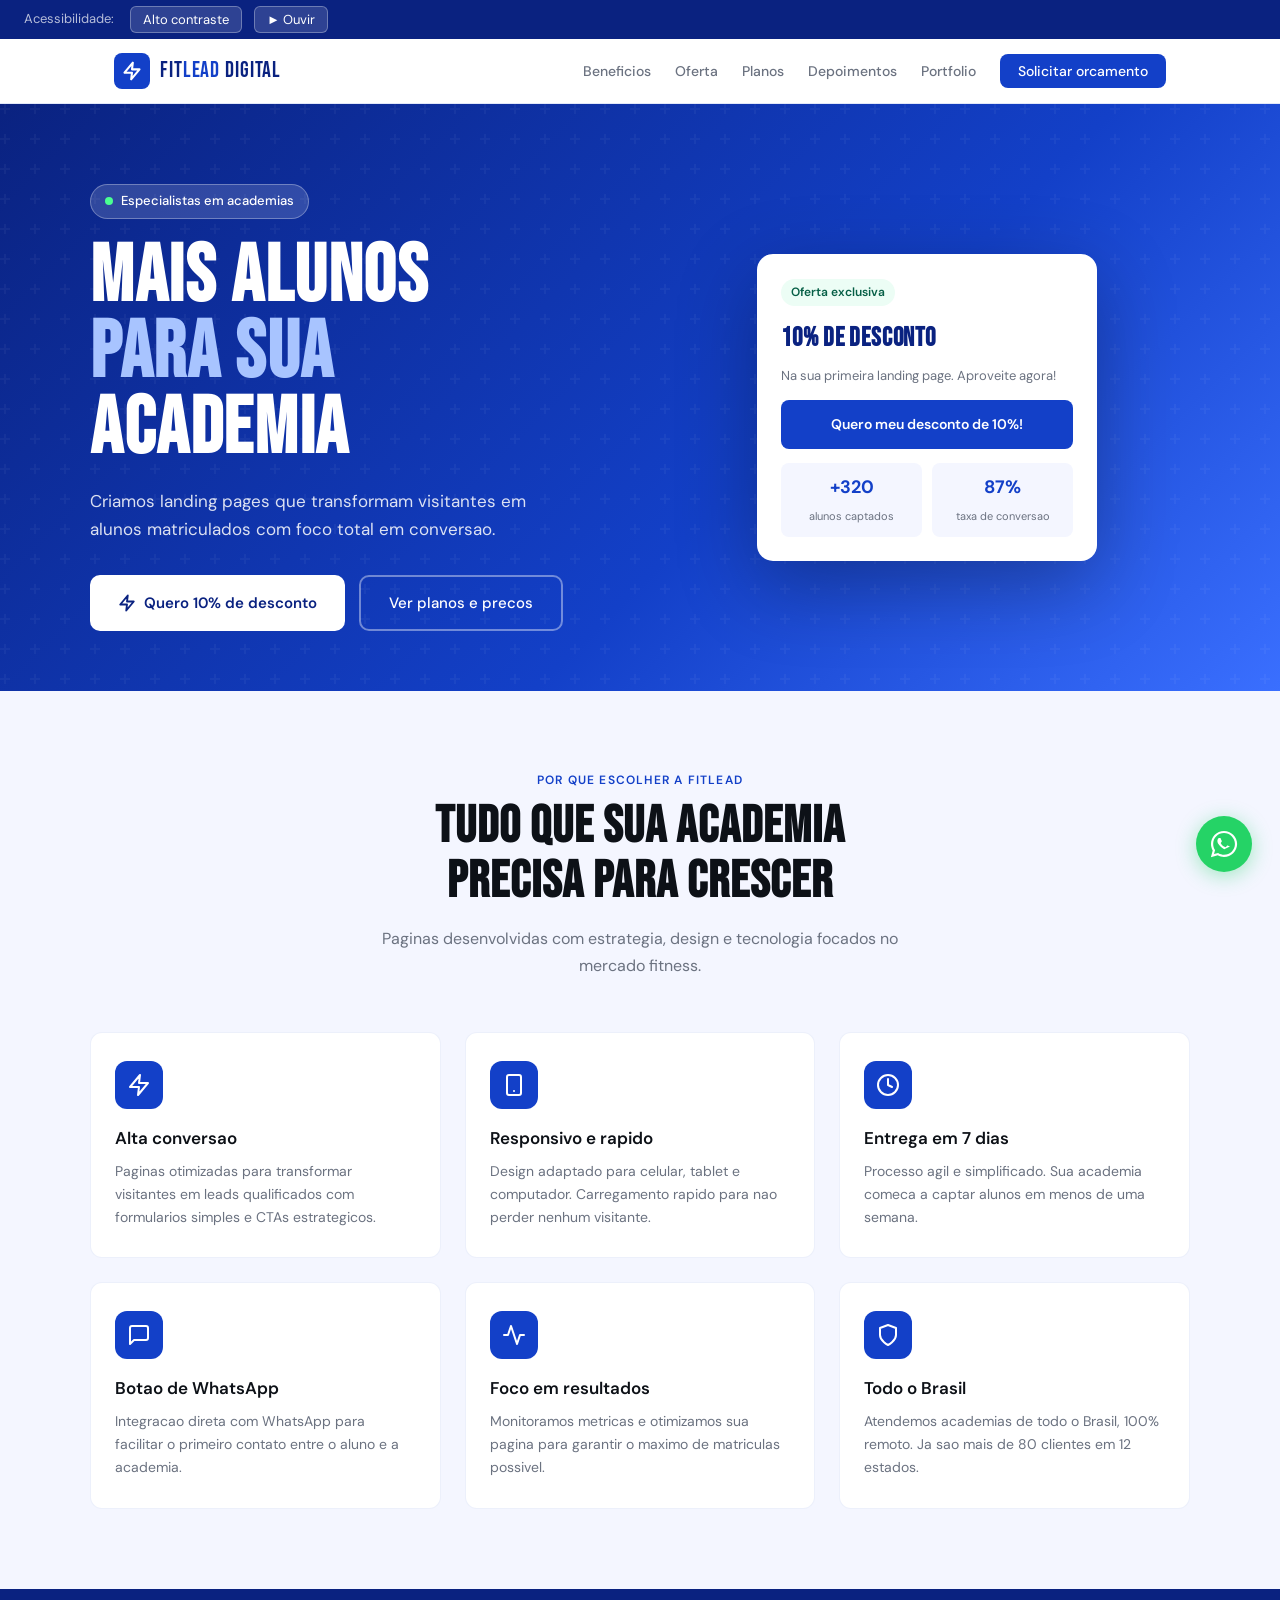
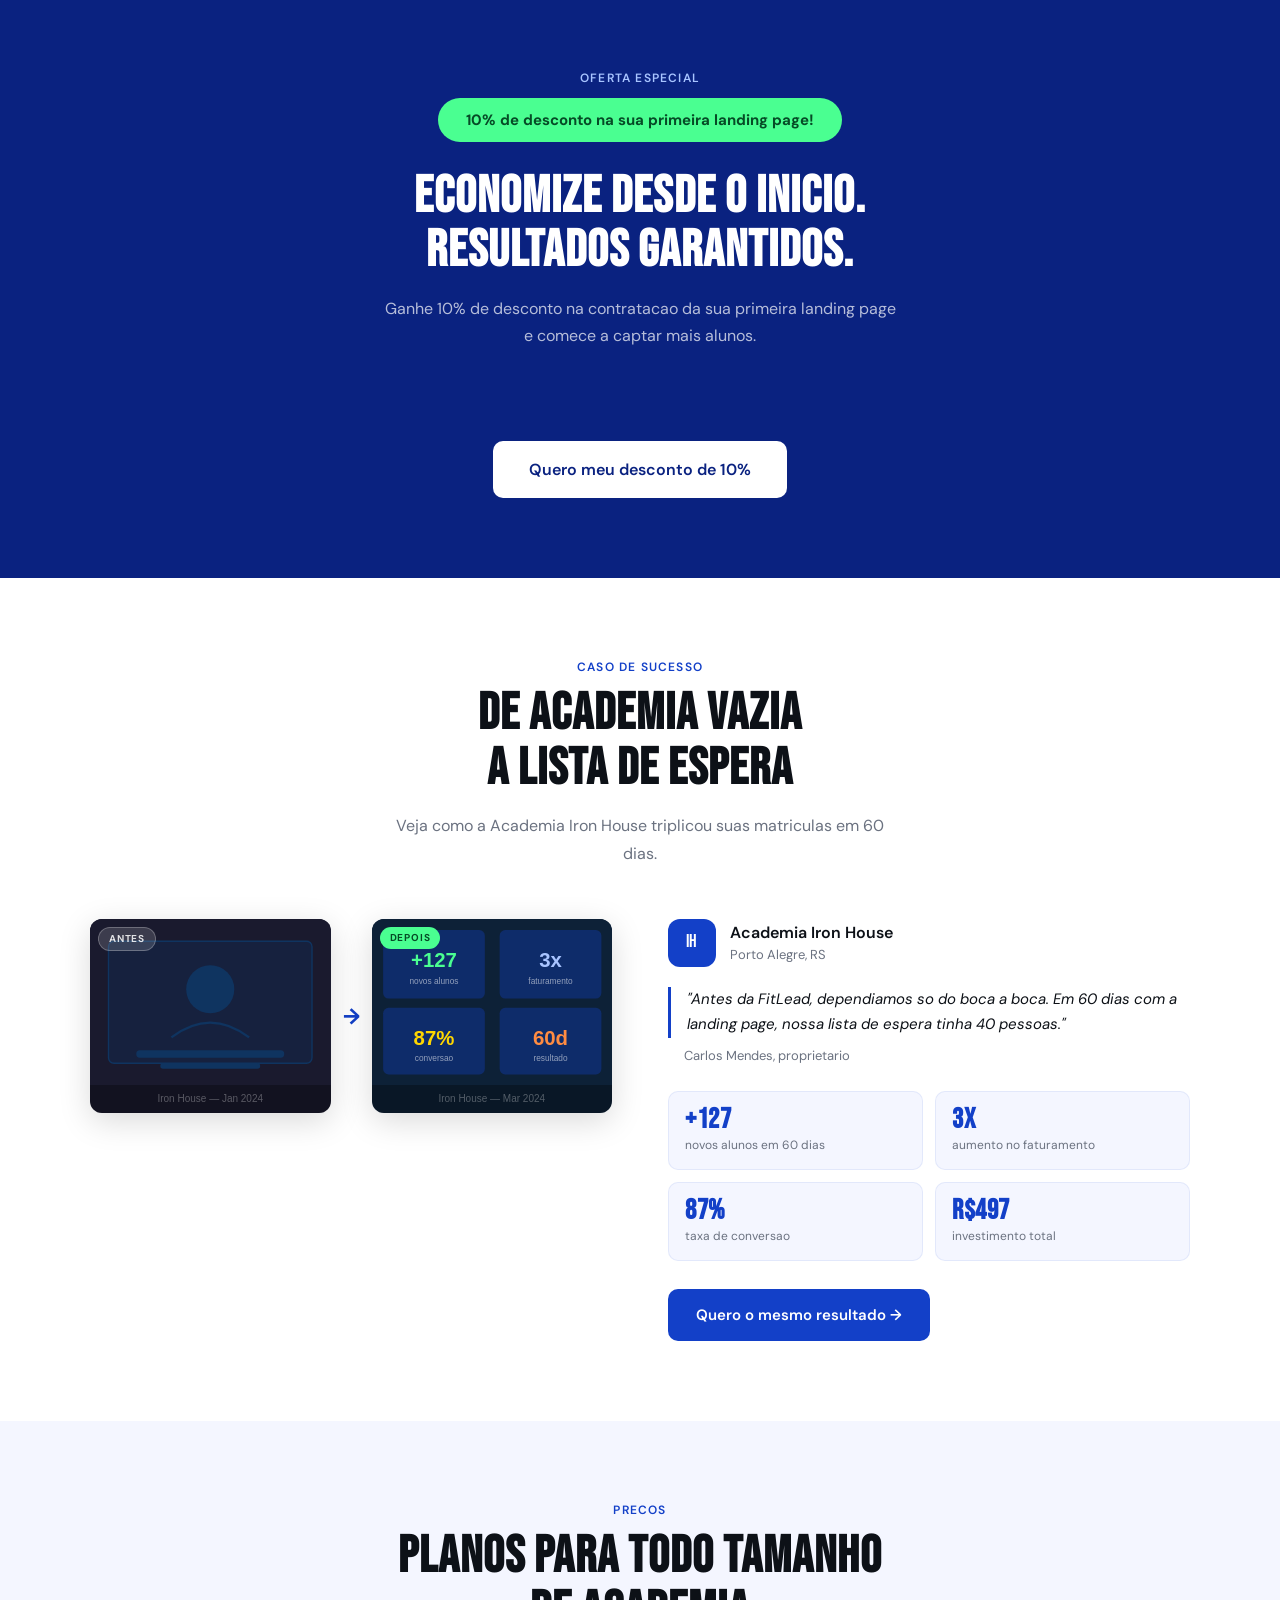
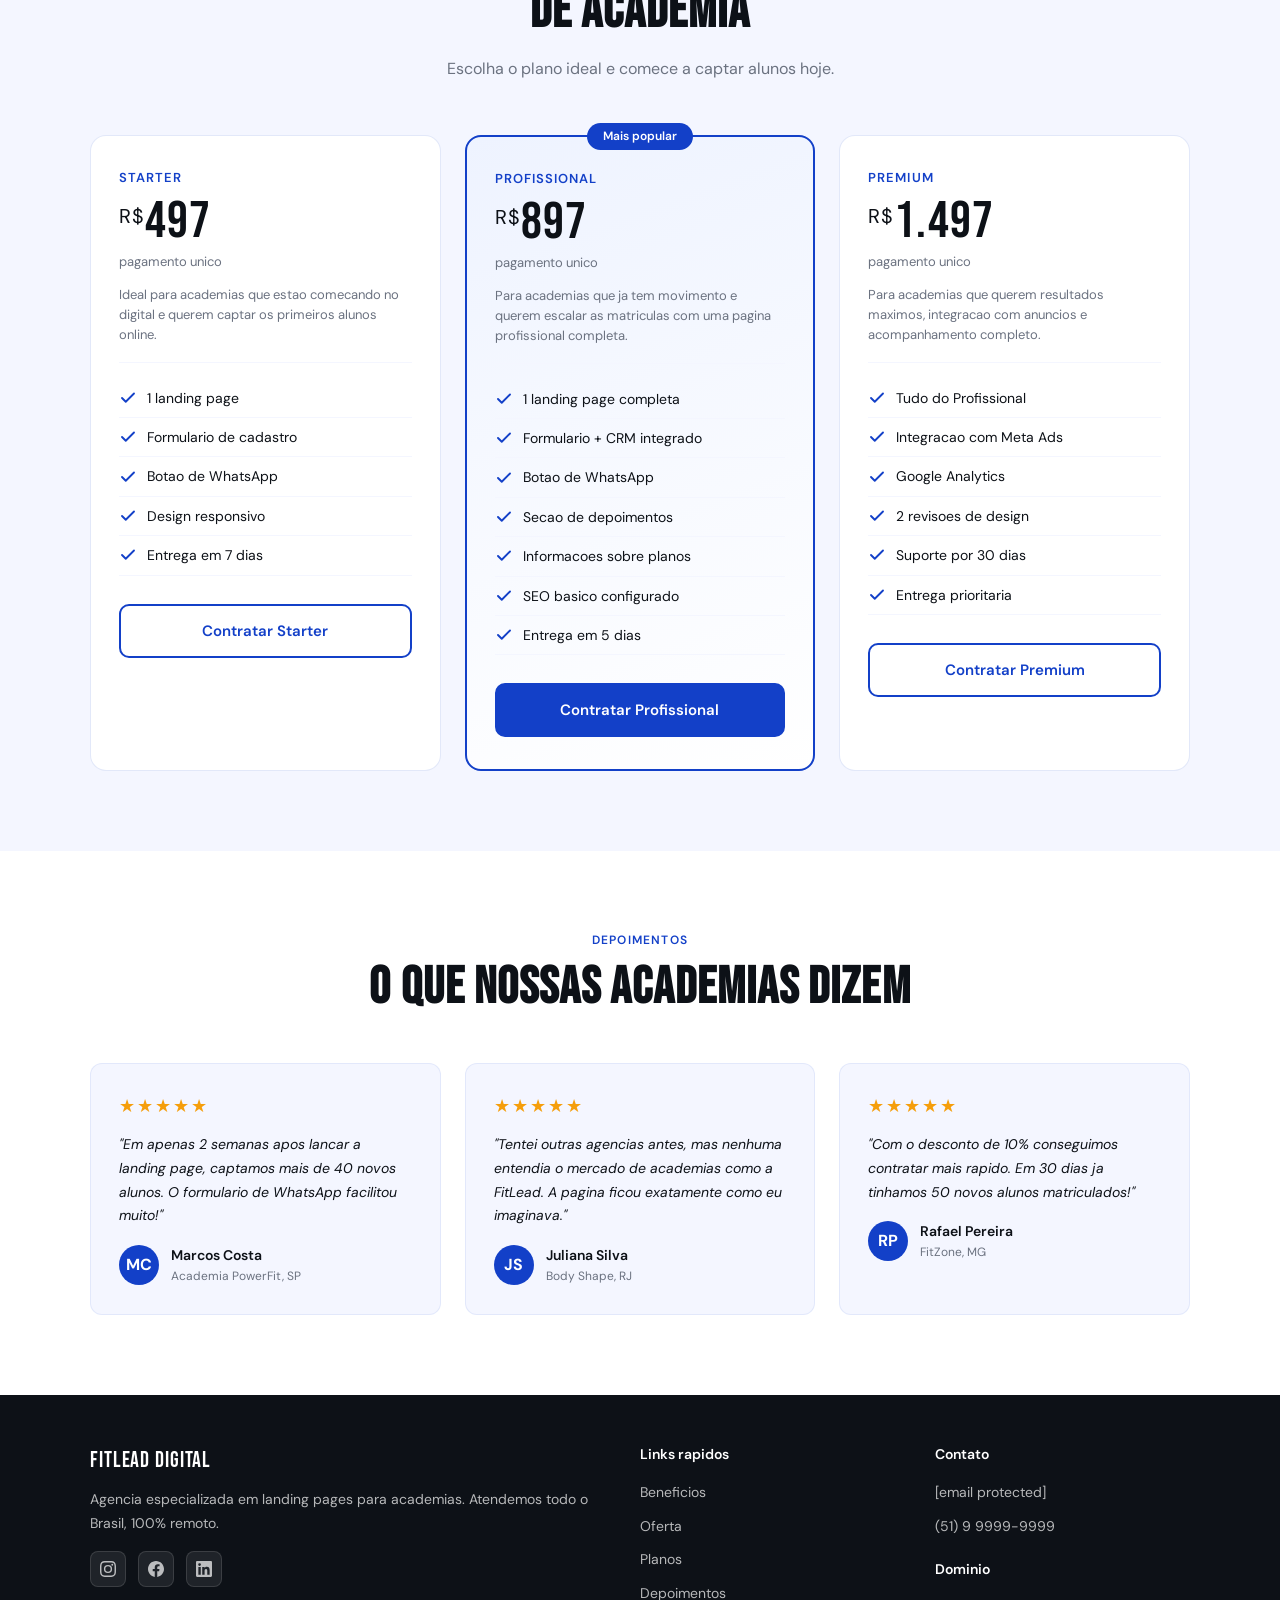
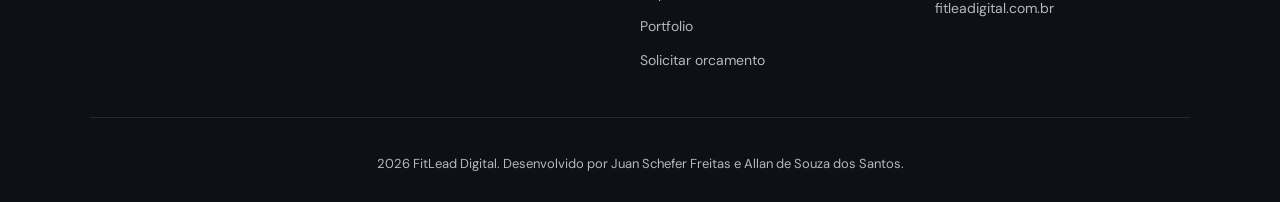
==== commit 03ba09b0: "Add files via upload" ====
--- a/index.html
+++ b/index.html
@@ -18,8 +18,6 @@
 
 <div id="a11y-bar" role="toolbar" aria-label="Ferramentas de acessibilidade">
   <span>Acessibilidade:</span>
-  <button class="a11y-btn" onclick="changeFontSize(-1)" aria-label="Diminuir fonte">A-</button>
-  <button class="a11y-btn" onclick="changeFontSize(1)" aria-label="Aumentar fonte">A+</button>
   <button class="a11y-btn" onclick="toggleContrast()" id="contrast-btn">Alto contraste</button>
   <button class="a11y-btn" onclick="readPage()" id="tts-btn">&#9658; Ouvir</button>
 </div>
